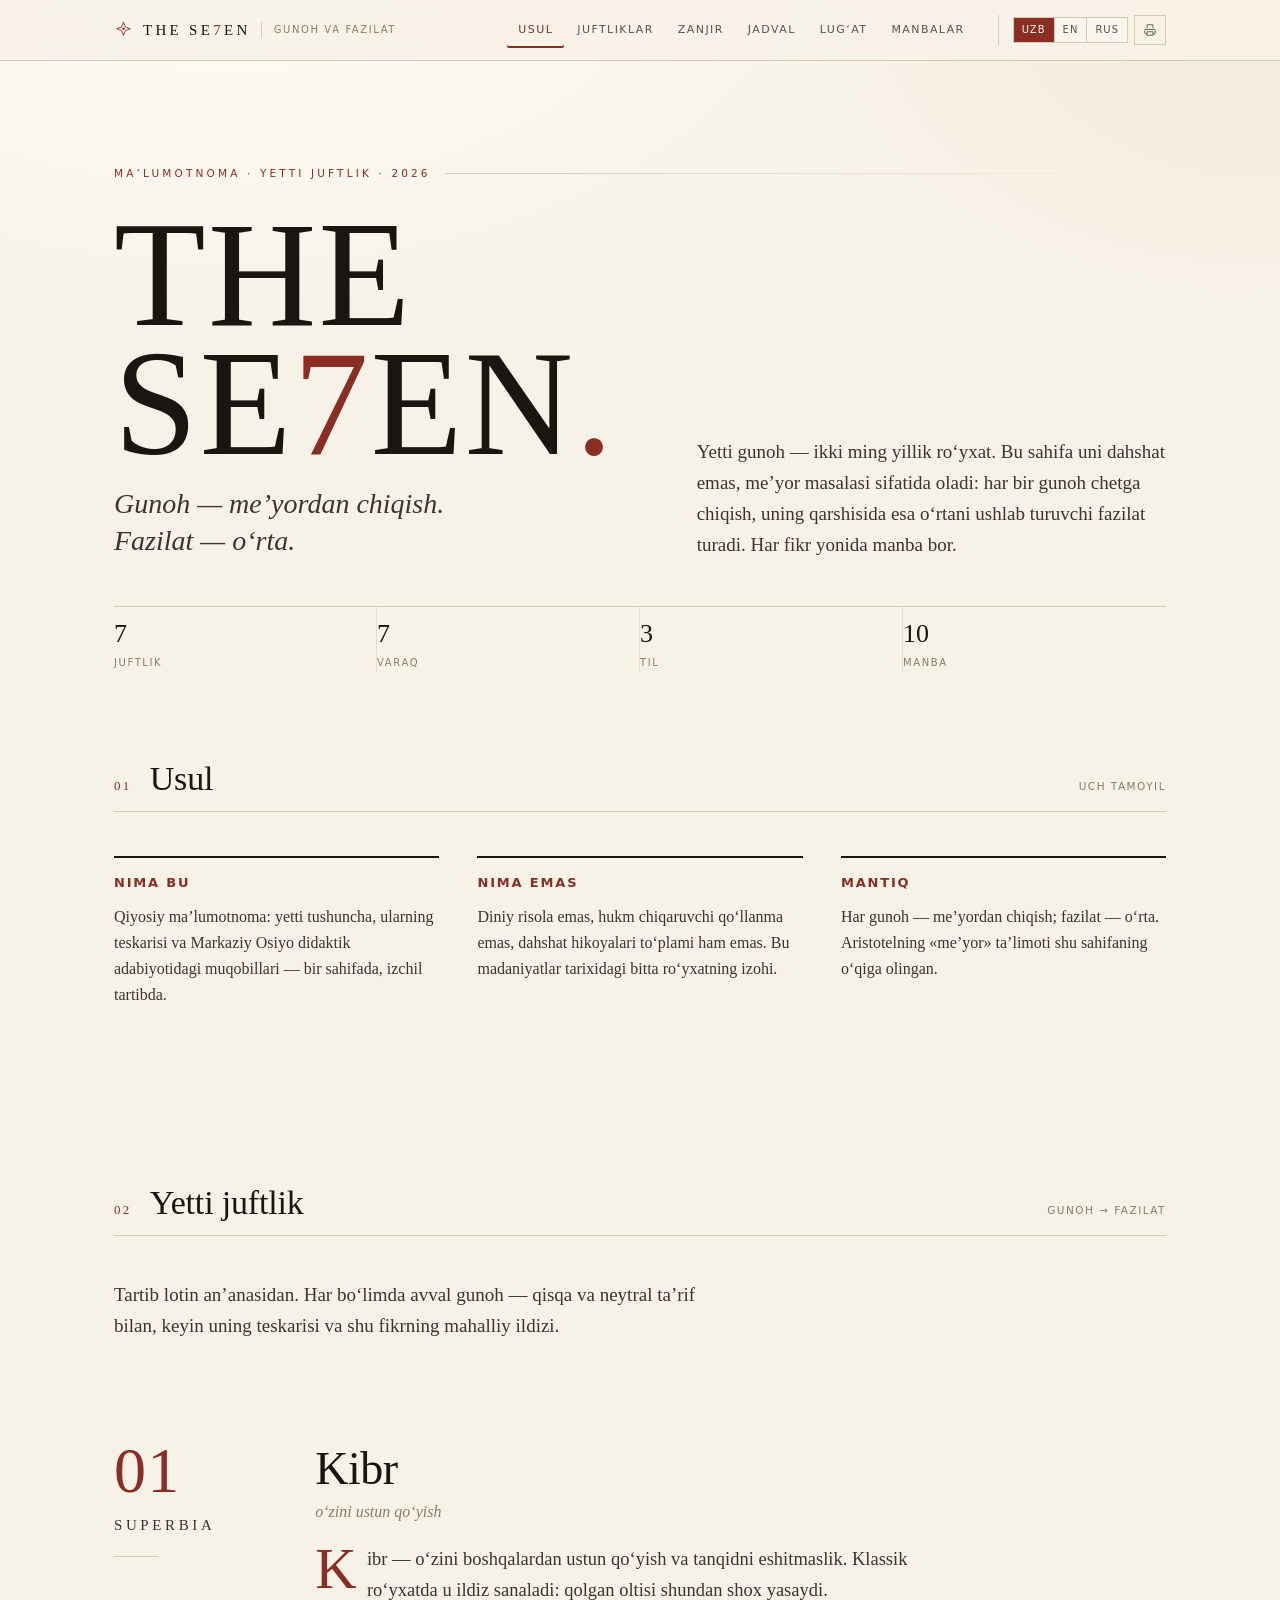
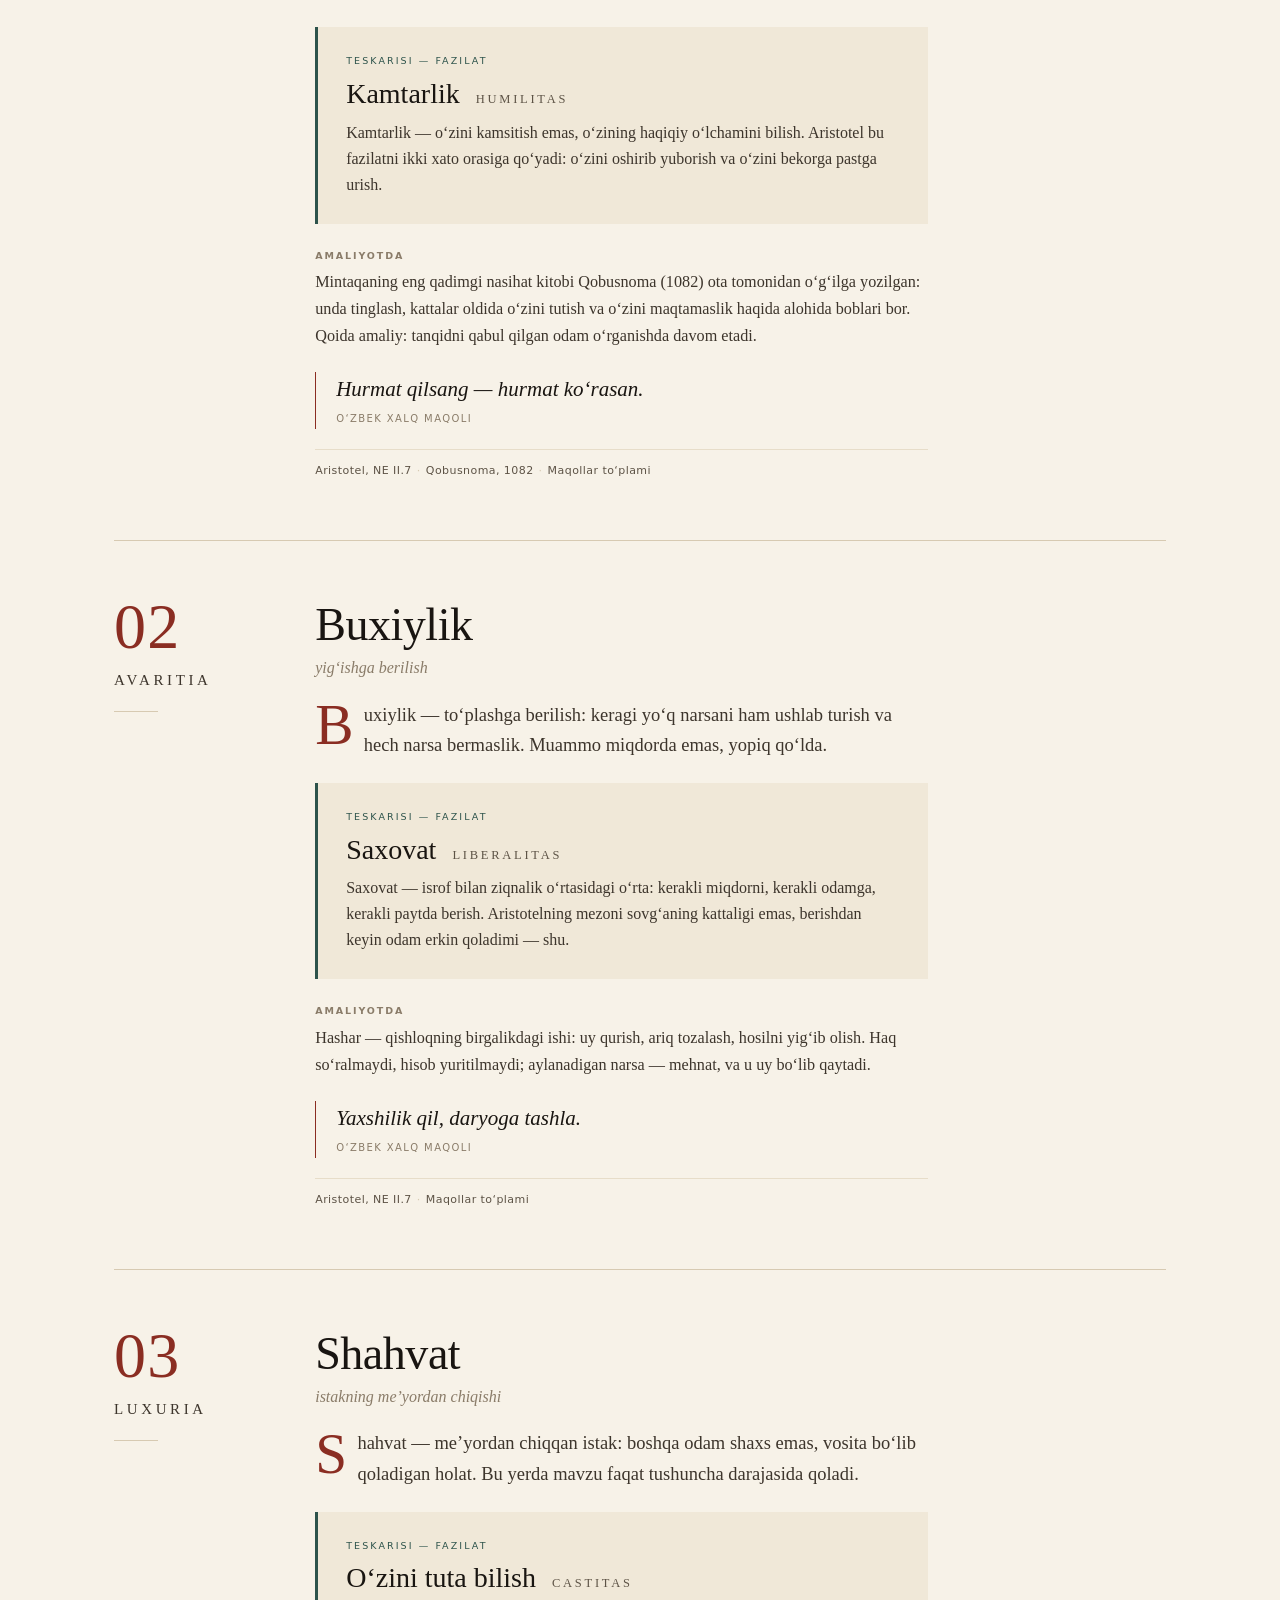
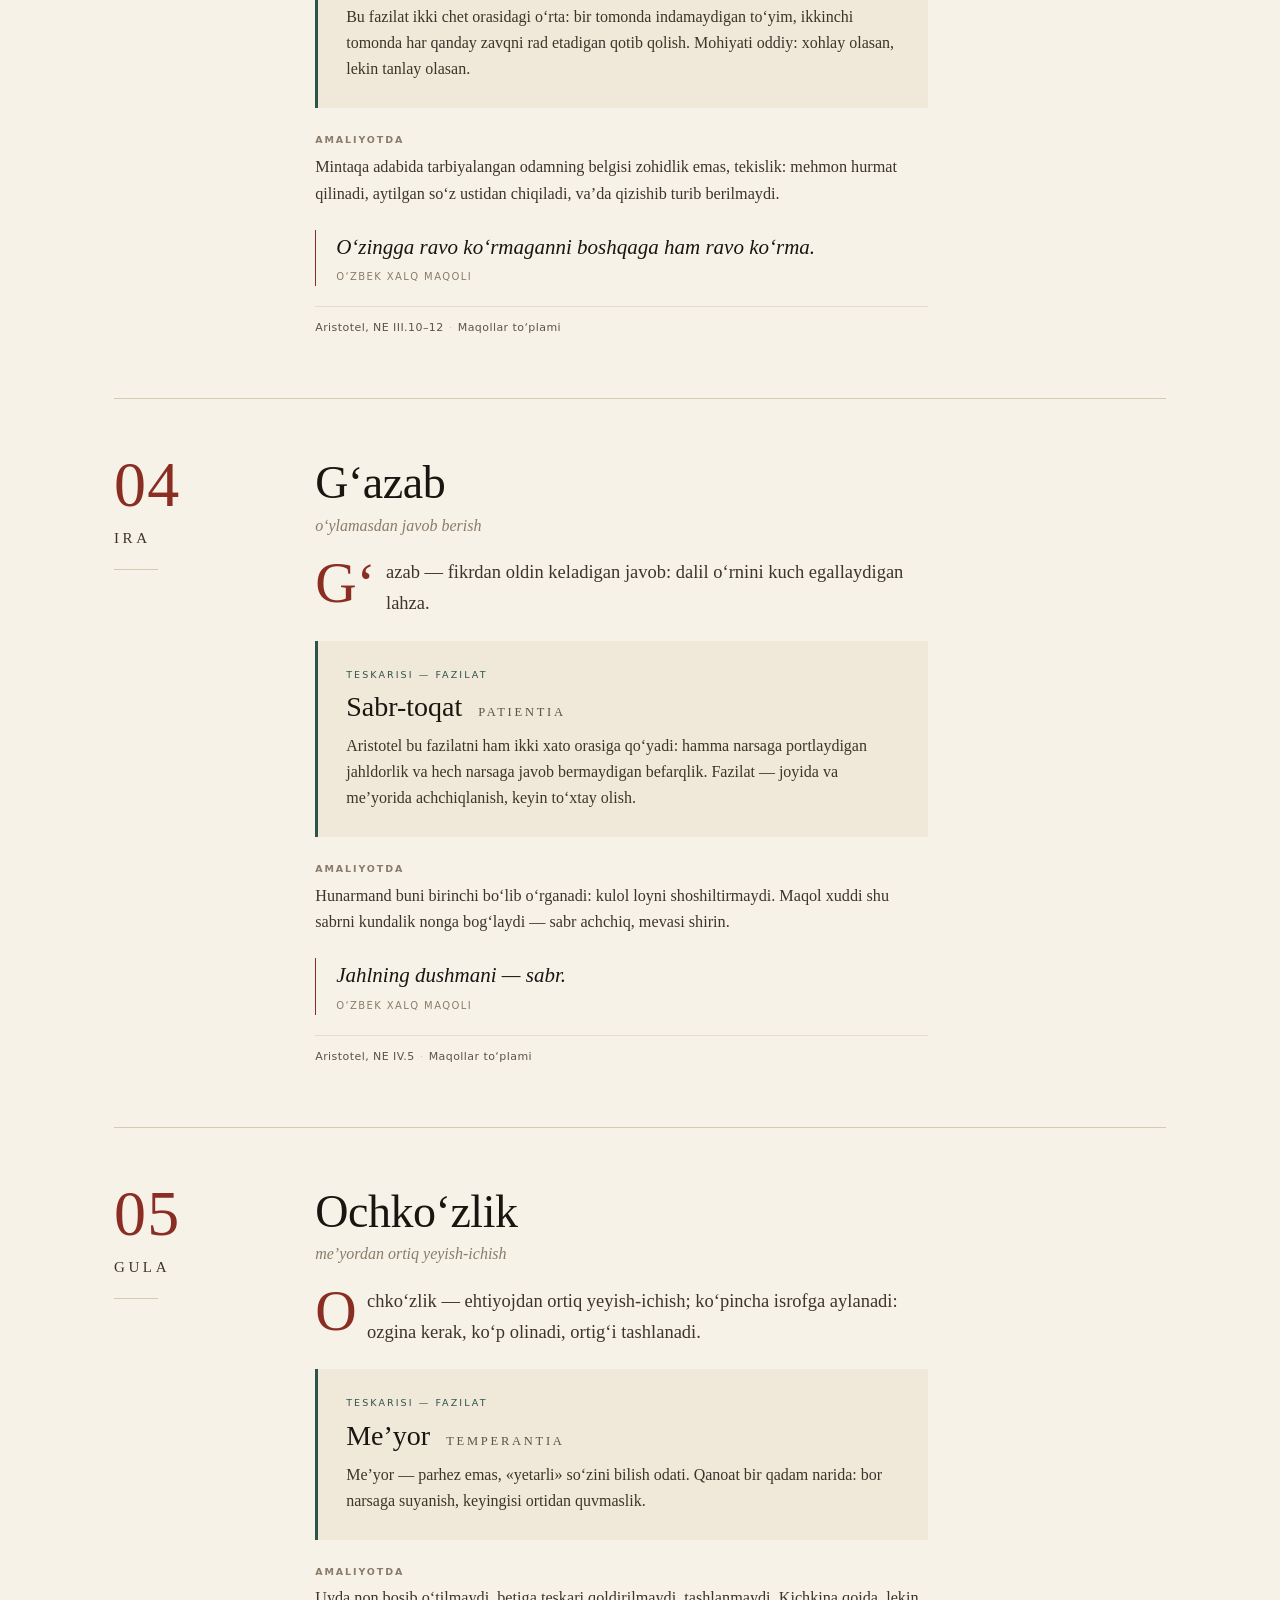
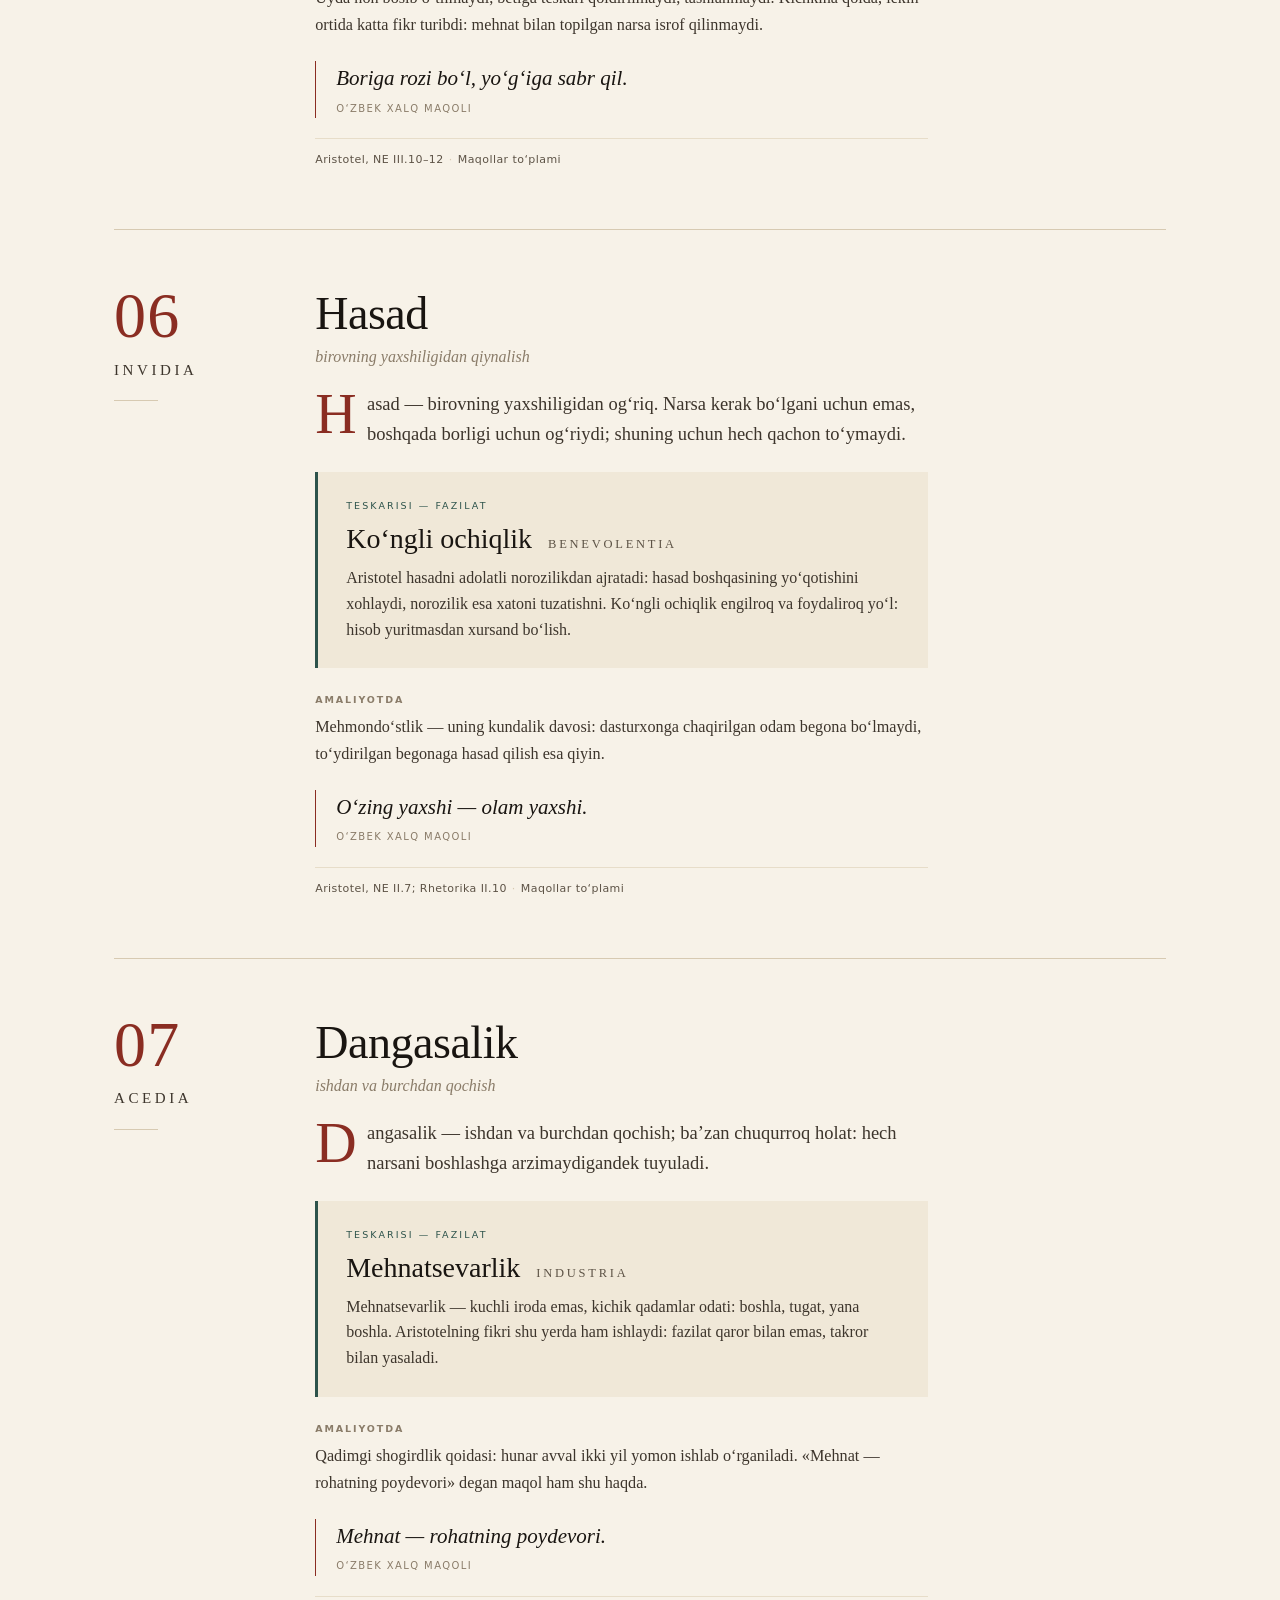
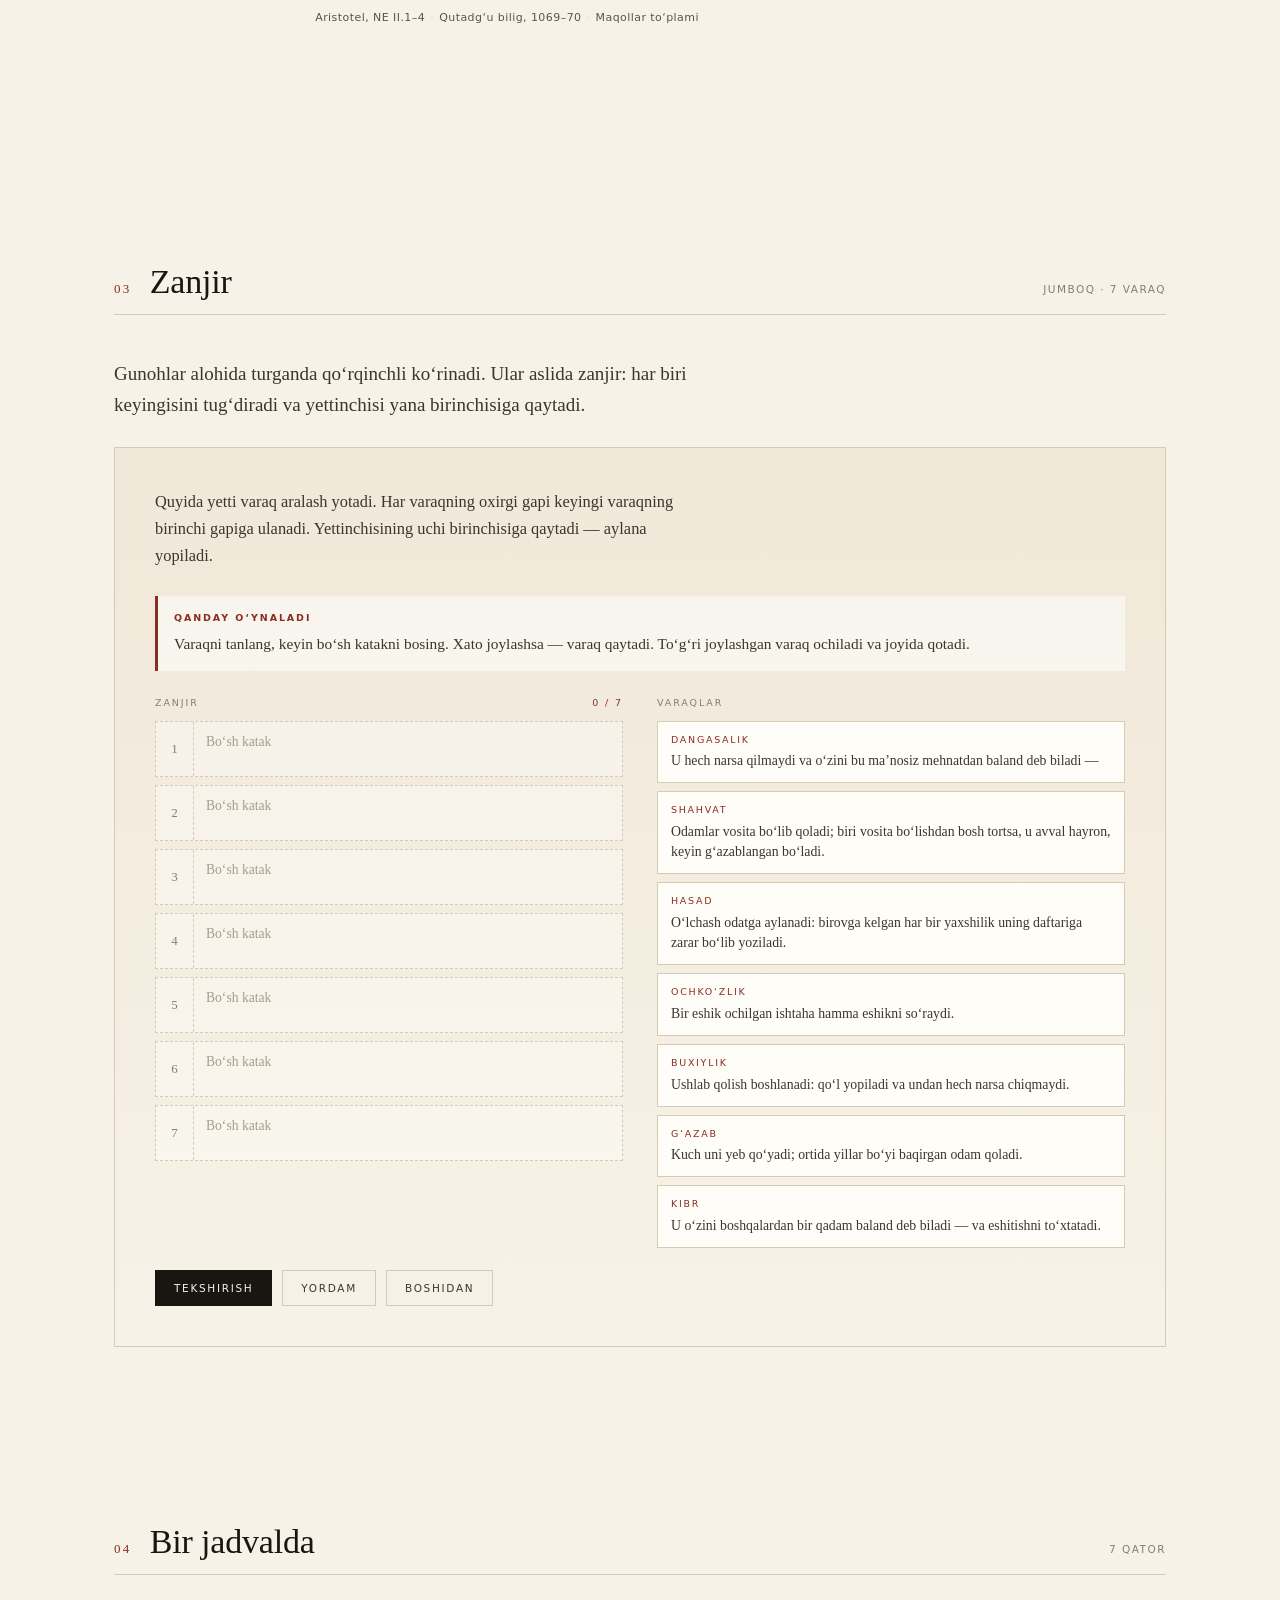
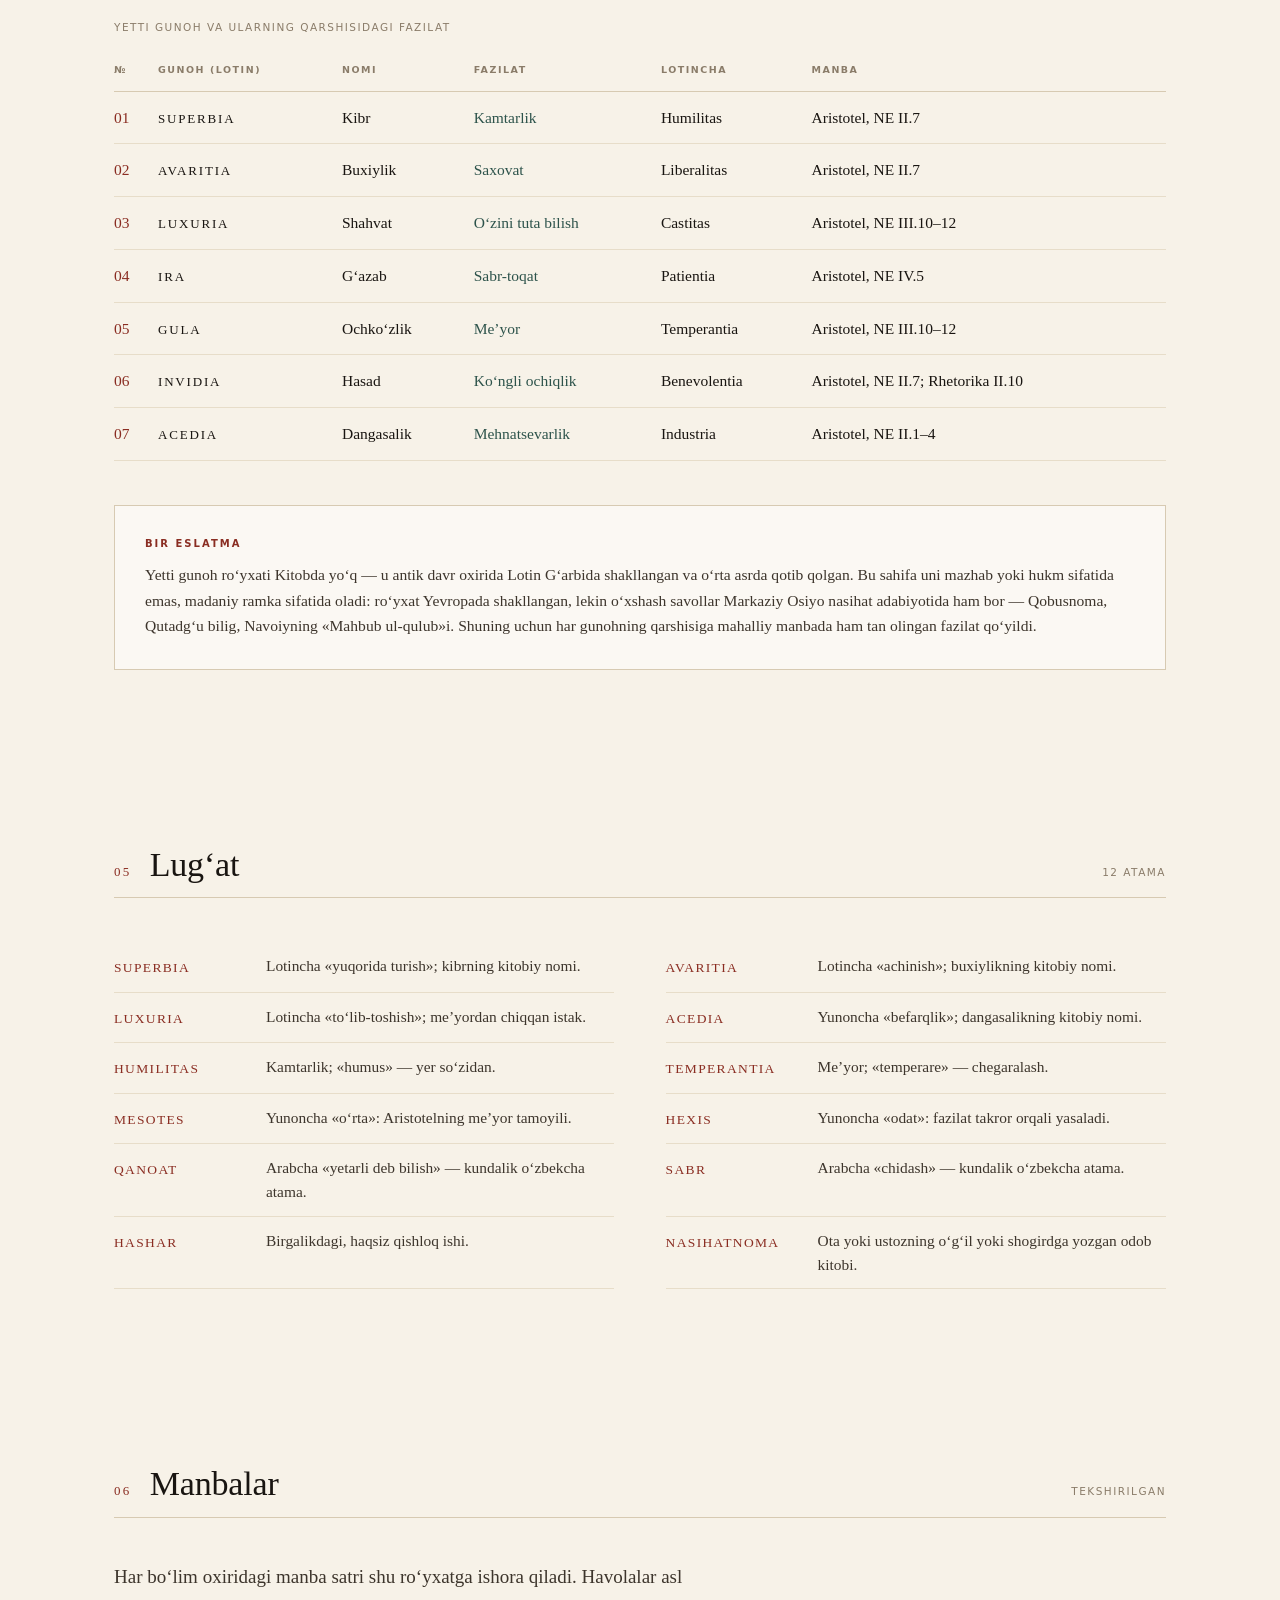
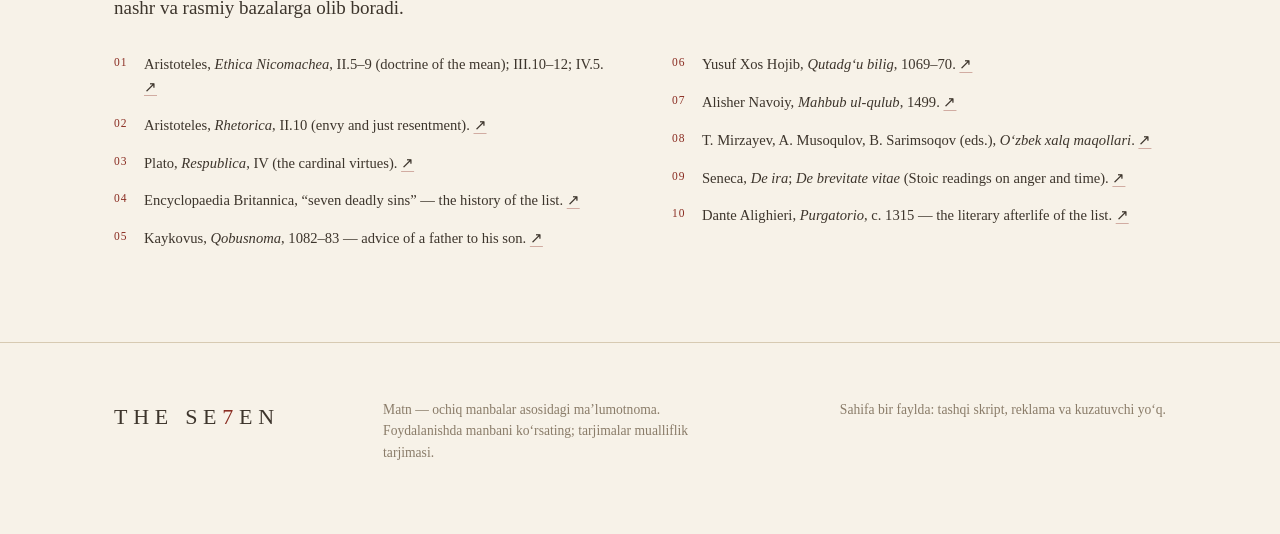
==== _info_template.html @ a53ce7a4 "The Se7en: religion out, brand fixed, Aristotelian mean as the axis, and the Chain puzzle" ====
<!DOCTYPE html>
<html lang="uz">
<head>
<meta charset="utf-8">
<meta name="viewport" content="width=device-width, initial-scale=1, viewport-fit=cover">
<title>The Se7en — gunoh va fazilat</title>
<meta name="description" content="Yetti gunoh va ularning teskarisi — yetti fazilat. Me'yor haqidagi ma'lumotnoma: Aristotel, Qobusnoma, Qutadg'u bilig, xalq maqollari. UZB · EN · RUS.">
<meta name="color-scheme" content="light">
<meta property="og:title" content="The Se7en — gunoh va fazilat">
<meta property="og:description" content="Yetti juftlik, yetti qulf va bitta zanjir. Manbali, neytral ma'lumotnoma.">
<meta property="og:type" content="article">
<style>
@font-face{
  font-family:"Fell";
  src:url([data-uri]*@@FONT@@*/) format("woff2");
  font-weight:400; font-style:normal; font-display:swap;
}
:root{
  --paper:#f7f2e8; --paper-2:#f0e8d8; --paper-3:#e9dfcb;
  --ink:#191511; --ink-2:#3d352c; --ink-3:#5d5346; --muted:#8a7c69;
  --rule:#d7cab2; --rule-2:#e7ddc9;
  --accent:#8a2d22; --green:#2d534b; --gold:#8a6a2d;
  --serif:"Iowan Old Style","Palatino Linotype",Palatino,"Book Antiqua",Georgia,"Times New Roman",serif;
  --sans:ui-sans-serif,system-ui,-apple-system,"Segoe UI",Roboto,"Helvetica Neue",Arial,sans-serif;
  --mono:ui-monospace,SFMono-Regular,Menlo,Consolas,monospace;
  --maxw:1180px; --gutter:clamp(18px,5vw,64px);
}
*{box-sizing:border-box}
html{scroll-behavior:smooth; -webkit-text-size-adjust:100%}
body{
  margin:0; background:var(--paper); color:var(--ink);
  font-family:var(--serif); font-size:17.5px; line-height:1.66;
  font-kerning:normal; font-variant-ligatures:common-ligatures;
  background-image:
    radial-gradient(1200px 700px at 18% -8%, #fffdf7 0%, rgba(255,253,247,0) 60%),
    radial-gradient(900px 600px at 100% 0%, #f3ecdc 0%, rgba(243,236,220,0) 55%);
  background-attachment:fixed;
}
::selection{background:rgba(138,45,34,.14)}
a{color:inherit; text-underline-offset:.22em; text-decoration-thickness:1px; text-decoration-color:rgba(138,45,34,.45)}
a:hover{text-decoration-color:var(--accent)}
:focus-visible{outline:2px solid var(--accent); outline-offset:3px}
.wrap{max-width:var(--maxw); margin:0 auto; padding:0 var(--gutter)}

/* ── header ───────────────────────────────────────────────── */
.top{position:sticky; top:0; z-index:40; background:rgba(247,242,232,.86);
  -webkit-backdrop-filter:saturate(120%) blur(10px); backdrop-filter:saturate(120%) blur(10px);
  border-bottom:1px solid var(--rule)}
.top-in{max-width:var(--maxw); margin:0 auto; padding:0 var(--gutter); height:60px; display:flex; align-items:center; gap:22px}
.brand{display:flex; align-items:center; gap:10px; text-decoration:none; flex:0 0 auto}
.brand svg{display:block; color:var(--accent)}
.brand b{font-family:"Fell",var(--serif); font-weight:400; font-size:15px; letter-spacing:.22em; text-transform:uppercase}
.brand b i{font-style:normal; color:var(--accent)}
.brand span{font-family:var(--sans); font-size:10px; letter-spacing:.16em; text-transform:uppercase; color:var(--muted); border-left:1px solid var(--rule); padding-left:12px}
nav.links{display:flex; gap:2px; margin-left:auto; flex-wrap:nowrap}
nav.links a{font-family:var(--sans); font-size:11px; letter-spacing:.13em; text-transform:uppercase; color:var(--ink-3);
  text-decoration:none; padding:9px 11px; border-radius:2px; white-space:nowrap; transition:color .25s, background .25s}
nav.links a:hover{color:var(--ink); background:rgba(25,21,17,.045)}
nav.links a.on{color:var(--accent); box-shadow:inset 0 -2px 0 var(--accent)}
.tools{display:flex; align-items:center; gap:6px; flex:0 0 auto; padding-left:14px; border-left:1px solid var(--rule)}
.lang{display:flex; border:1px solid var(--rule); background:rgba(255,255,255,.35)}
.lang button{font-family:var(--sans); font-size:10px; letter-spacing:.10em; text-transform:uppercase;
  background:none; border:0; color:var(--ink-3); padding:7px 8px; cursor:pointer; line-height:1}
.lang button+button{border-left:1px solid var(--rule)}
.lang button[aria-pressed="true"]{background:var(--accent); color:#fdf8ee}
.icon{width:32px; height:30px; display:grid; place-items:center; background:none; border:1px solid var(--rule); color:var(--ink-3); cursor:pointer}
.icon:hover{color:var(--accent); border-color:var(--accent)}

/* ── hero ─────────────────────────────────────────────────── */
.hero{padding:clamp(48px,9vw,104px) 0 clamp(30px,5vw,52px); overflow:hidden}
.hero .kicker{font-family:var(--sans); font-size:10.5px; letter-spacing:.30em; text-transform:uppercase; color:var(--accent); display:flex; align-items:center; gap:14px}
.hero .kicker::after{content:""; height:1px; flex:1; background:linear-gradient(90deg,var(--rule),transparent)}
h1.title{font-family:"Fell",var(--serif); font-weight:400; font-size:clamp(52px,12.4vw,150px); line-height:.86; letter-spacing:.015em; margin:clamp(16px,3vw,28px) 0 0}
h1.title .n{color:var(--accent)}
.sub{font-size:clamp(19px,2.6vw,28px); line-height:1.32; font-style:italic; color:var(--ink-2); margin:18px 0 0; max-width:26ch}
.hero-grid{display:grid; grid-template-columns:1.05fr .95fr; gap:clamp(24px,5vw,72px); align-items:end}
.lede{font-size:clamp(16.5px,1.5vw,19px); line-height:1.62; color:var(--ink-2); max-width:56ch; margin:clamp(24px,4vw,38px) 0 0}
.lede strong{font-weight:400; color:var(--ink); box-shadow:inset 0 -.42em 0 rgba(138,45,34,.13)}
.meta{display:grid; grid-template-columns:repeat(4,1fr); border-top:1px solid var(--rule); margin-top:clamp(28px,4vw,46px)}
.meta div{padding:14px 14px 0 0; border-right:1px solid var(--rule-2)}
.meta div:last-child{border-right:0}
.meta b{display:block; font-family:"Fell",var(--serif); font-weight:400; font-size:26px; line-height:1}
.meta span{display:block; font-family:var(--sans); font-size:10px; letter-spacing:.16em; text-transform:uppercase; color:var(--muted); margin-top:8px}

/* ── sections ─────────────────────────────────────────────── */
section{padding:clamp(44px,7vw,88px) 0; scroll-margin-top:76px}
.sec-head{display:flex; align-items:baseline; gap:18px; border-bottom:1px solid var(--rule); padding-bottom:14px; margin-bottom:clamp(26px,4vw,44px)}
.sec-head h2{font-size:clamp(24px,3.2vw,34px); font-weight:400; margin:0; line-height:1.1; letter-spacing:-.005em}
.sec-head .no{font-family:"Fell",var(--serif); font-size:13px; letter-spacing:.18em; color:var(--accent); flex:0 0 auto}
.sec-head .hint{margin-left:auto; font-family:var(--sans); font-size:10.5px; letter-spacing:.14em; text-transform:uppercase; color:var(--muted); text-align:right}
.usul{display:grid; grid-template-columns:repeat(3,1fr); gap:clamp(20px,3vw,40px)}
.usul h3{font-size:13px; font-family:var(--sans); font-weight:600; letter-spacing:.14em; text-transform:uppercase; color:var(--accent); margin:0 0 10px; padding-top:14px; border-top:2px solid var(--ink)}
.usul p{margin:0; font-size:16px; line-height:1.62; color:var(--ink-2)}

/* ── entries ──────────────────────────────────────────────── */
.entry{display:grid; grid-template-columns:150px 1fr; gap:clamp(18px,4vw,54px); padding:clamp(34px,5vw,60px) 0; border-top:1px solid var(--rule)}
.entry:first-child{border-top:0}
.entry .rail{position:sticky; top:86px; align-self:start}
.entry .num{font-family:"Fell",var(--serif); font-size:clamp(44px,6vw,64px); line-height:.8; color:var(--accent); display:block; letter-spacing:.02em}
.entry .lat{font-family:"Fell",var(--serif); font-size:15px; letter-spacing:.24em; text-transform:uppercase; color:var(--ink-2); display:block; margin-top:16px}
.entry .rail .mark{display:block; width:44px; height:1px; background:var(--rule); margin-top:18px}
.entry .body{max-width:70ch}
.entry h3{font-size:clamp(30px,4.4vw,46px); font-weight:400; line-height:1.04; margin:0 0 6px; letter-spacing:-.01em}
.entry .gloss{font-style:italic; color:var(--muted); font-size:16px; margin:0 0 18px}
.entry p.def{font-size:clamp(16.5px,1.6vw,18.5px); line-height:1.66; margin:0 0 22px; color:var(--ink-2)}
.entry p.def::first-letter{font-family:"Fell",var(--serif); font-size:3.1em; line-height:.78; float:left; margin:.06em .18em 0 0; color:var(--accent)}
.virtue{background:var(--paper-2); border-left:3px solid var(--green); padding:clamp(18px,2.6vw,26px) clamp(18px,2.6vw,28px); margin:0 0 24px}
.virtue .lbl{font-family:var(--sans); font-size:9.5px; letter-spacing:.22em; text-transform:uppercase; color:var(--green); display:block; margin-bottom:10px}
.virtue .names{display:flex; flex-wrap:wrap; align-items:baseline; gap:10px 16px; margin-bottom:10px}
.virtue .vname{font-size:clamp(22px,2.8vw,28px); line-height:1.1}
.virtue .vlat{font-family:"Fell",var(--serif); font-size:12.5px; letter-spacing:.22em; text-transform:uppercase; color:var(--ink-3)}
.virtue p{margin:0; font-size:16px; line-height:1.62; color:var(--ink-2)}
.entry .practice{margin:0 0 22px; font-size:16.2px; line-height:1.66; color:var(--ink-2)}
.entry .practice b{font-family:var(--sans); font-size:9.5px; letter-spacing:.2em; text-transform:uppercase; color:var(--muted); display:block; margin-bottom:6px; font-weight:600}
blockquote{margin:0 0 20px; padding:2px 0 2px 20px; border-left:1px solid var(--accent); font-size:clamp(18px,2.1vw,21px); font-style:italic; line-height:1.45}
blockquote cite{display:block; font-style:normal; font-family:var(--sans); font-size:10px; letter-spacing:.14em; text-transform:uppercase; color:var(--muted); margin-top:8px}
.refs{font-family:var(--sans); font-size:11px; letter-spacing:.04em; color:var(--ink-3); border-top:1px solid var(--rule-2); padding-top:12px; display:flex; flex-wrap:wrap; gap:6px 14px}
.refs span{position:relative}
.refs span+span::before{content:"·"; position:absolute; left:-9px; color:var(--rule)}

/* ── puzzle ───────────────────────────────────────────────── */
.puzzle{background:linear-gradient(180deg,var(--paper-2),var(--paper)); border:1px solid var(--rule); padding:clamp(20px,3.4vw,40px)}
.pz-intro{max-width:66ch; margin:0 0 clamp(18px,3vw,26px); color:var(--ink-2); font-size:16.4px}
.pz-rule{margin:0 0 24px; padding:14px 16px; border-left:3px solid var(--accent); background:rgba(255,255,255,.55); font-size:15.4px; color:var(--ink-2)}
.pz-rule b{font-family:var(--sans); font-size:9.5px; letter-spacing:.2em; text-transform:uppercase; color:var(--accent); display:block; margin-bottom:6px; font-weight:600}
.pz-board{display:grid; grid-template-columns:1fr 1fr; gap:clamp(16px,3vw,34px); align-items:start}
.pz-col-t{font-family:var(--sans); font-size:9.5px; letter-spacing:.2em; text-transform:uppercase; color:var(--muted); margin:0 0 10px; display:flex; justify-content:space-between; align-items:center}
.pz-col-t em{font-style:normal; color:var(--accent)}
.slots{list-style:none; margin:0; padding:0; display:flex; flex-direction:column; gap:8px}
.slot{display:flex; align-items:stretch; min-height:56px; border:1px dashed var(--rule); background:rgba(255,255,255,.35); transition:border-color .25s, background .25s}
.slot .idx{width:38px; display:grid; place-items:center; font-family:"Fell",var(--serif); font-size:13px; color:var(--muted); border-right:1px dashed var(--rule)}
.slot .fill{flex:1; padding:10px 12px; display:flex; gap:10px; align-items:baseline; cursor:pointer}
.slot .fill .nm{font-family:var(--sans); font-size:10px; letter-spacing:.16em; text-transform:uppercase; color:var(--accent); flex:0 0 auto}
.slot .fill .tx{font-size:13.6px; line-height:1.42; color:var(--ink-2)}
.slot.filled{border-style:solid; border-color:var(--ink-3); background:#fffdf7}
.slot.locked{border-color:var(--green); background:rgba(45,83,75,.07)}
.slot.locked .idx{color:var(--green); border-right-color:rgba(45,83,75,.3)}
.slot.locked .fill{cursor:default}
.slot.wrong{animation:shake .4s ease}
@keyframes shake{0%,100%{transform:translateX(0)}25%{transform:translateX(-5px)}75%{transform:translateX(5px)}}
.deck{list-style:none; margin:0; padding:0; display:flex; flex-direction:column; gap:8px}
.card{position:relative; text-align:left; width:100%; border:1px solid var(--rule); background:#fffdf7; padding:11px 13px; cursor:pointer;
  font-family:var(--serif); color:var(--ink-2); font-size:13.8px; line-height:1.45; transition:transform .2s, box-shadow .2s, border-color .2s; display:block}
.card:hover{border-color:var(--accent); box-shadow:0 6px 18px -12px rgba(0,0,0,.5)}
.card .nm{display:block; font-family:var(--sans); font-size:9.5px; letter-spacing:.18em; text-transform:uppercase; color:var(--accent); margin-bottom:5px}
.card .hook{color:var(--gold); font-style:italic}
.card.sel{border-color:var(--accent); box-shadow:inset 0 0 0 1px var(--accent)}
.pz-putbar{display:none}
@media (max-width:1000px){
  /* a card should be reachable before the empty slots: deck first */
  .pz-board > div:first-child{order:2}
  .pz-board > div:last-child{order:1}
  .pz-putbar{
    position:fixed; left:0; right:0; bottom:0; z-index:60; align-items:center; gap:8px;
    padding:10px 14px calc(10px + env(safe-area-inset-bottom, 0px));
    background:rgba(247,242,232,.985); border-top:1px solid var(--rule);
    box-shadow:0 -14px 34px -24px rgba(0,0,0,.55);
  }
  .pz-putbar.show{display:flex}
  .pz-putbar .t{font-family:var(--sans); font-size:9.5px; letter-spacing:.14em; text-transform:uppercase; color:var(--muted); margin-right:2px}
  .pz-putbar button{
    flex:1 1 0; min-width:0; height:40px; border:1px solid var(--ink-3); background:#fffdf7;
    font-family:"Fell",var(--serif); font-size:15px; color:var(--ink); cursor:pointer;
  }
  .pz-putbar button[disabled]{opacity:.25; pointer-events:none}
  body.pz-choosing{padding-bottom:78px}
  .slot{min-height:46px}
}
.pz-actions{display:flex; flex-wrap:wrap; gap:10px; align-items:center; margin-top:22px}
.btn{font-family:var(--sans); font-size:10.5px; letter-spacing:.16em; text-transform:uppercase; padding:11px 18px; cursor:pointer;
  border:1px solid var(--ink); background:var(--ink); color:var(--paper); transition:.25s}
.btn:hover{background:var(--accent); border-color:var(--accent)}
.btn.ghost{background:none; color:var(--ink-2); border-color:var(--rule)}
.btn.ghost:hover{color:var(--accent); border-color:var(--accent); background:none}
.btn[disabled]{opacity:.3; cursor:not-allowed; pointer-events:none}
.pz-status{font-family:var(--sans); font-size:11px; letter-spacing:.1em; color:var(--muted); margin-left:auto}
.pz-done{margin-top:26px; padding-top:24px; border-top:1px solid var(--rule); display:none}
.pz-done.show{display:block; animation:fade .8s ease}
@keyframes fade{from{opacity:0; transform:translateY(8px)}to{opacity:1; transform:none}}
.pz-done h4{margin:0 0 14px; font-size:clamp(20px,2.6vw,26px); font-weight:400}
.pz-pairs{list-style:none; margin:0 0 18px; padding:0; display:grid; grid-template-columns:repeat(auto-fit,minmax(240px,1fr)); gap:6px 24px}
.pz-pairs li{font-size:14.6px; color:var(--ink-2); display:flex; gap:8px; align-items:baseline; padding:6px 0; border-bottom:1px solid var(--rule-2)}
.pz-pairs li b{font-weight:400; color:var(--ink)}
.pz-pairs li i{font-style:normal; color:var(--green)}
.pz-pairs li s{color:var(--muted); font-size:13px; text-decoration:none; margin-left:auto; font-family:var(--sans); letter-spacing:.04em}
.pz-close{font-size:17px; font-style:italic; color:var(--ink); margin:0}
.pz-seal{display:flex; justify-content:center; margin:6px 0 18px}
.pz-seal svg{width:132px; height:132px; overflow:visible}
.pz-seal .ray{opacity:.13; transition:opacity .5s ease}
.pz-seal .ray.on{transition:opacity .5s ease}
.pz-seal .ray.on{opacity:1}

/* ── table ────────────────────────────────────────────────── */
.tbl-wrap{overflow-x:auto; -webkit-overflow-scrolling:touch}
table{border-collapse:collapse; width:100%; min-width:660px; font-size:15.5px}
caption{text-align:left; font-family:var(--sans); font-size:10.5px; letter-spacing:.14em; text-transform:uppercase; color:var(--muted); padding-bottom:12px}
th,td{text-align:left; padding:13px 14px 13px 0; border-bottom:1px solid var(--rule-2); vertical-align:baseline}
th{font-family:var(--sans); font-size:9.5px; letter-spacing:.16em; text-transform:uppercase; color:var(--muted); font-weight:600; border-bottom:1px solid var(--rule)}
td.n{font-family:"Fell",var(--serif); color:var(--accent); width:44px}
td.lat{font-family:"Fell",var(--serif); letter-spacing:.14em; text-transform:uppercase; font-size:13px}
td.v{color:var(--green)}
tr:hover td{background:rgba(255,255,255,.4)}
.note{margin-top:clamp(28px,4vw,44px); padding:clamp(20px,3vw,30px); background:rgba(255,255,255,.45); border:1px solid var(--rule)}
.note h4{font-family:var(--sans); font-size:10px; letter-spacing:.2em; text-transform:uppercase; color:var(--accent); margin:0 0 10px; font-weight:600}
.note p{margin:0; font-size:15.6px; line-height:1.64; color:var(--ink-2)}

/* ── glossary ─────────────────────────────────────────────── */
dl.gloss{display:grid; grid-template-columns:repeat(2,minmax(0,1fr)); gap:0 clamp(24px,4vw,56px); margin:0}
dl.gloss div{display:grid; grid-template-columns:136px 1fr; gap:16px; padding:12px 0; border-bottom:1px solid var(--rule-2)}
dl.gloss dt{font-family:var(--serif); font-size:13.5px; letter-spacing:.1em; text-transform:uppercase; color:var(--accent); padding-top:3px}
dl.gloss dd{margin:0; font-size:15.4px; line-height:1.55; color:var(--ink-2)}

/* ── sources ──────────────────────────────────────────────── */
ol.src{margin:0; padding:0; list-style:none; counter-reset:s; columns:2; column-gap:clamp(28px,5vw,64px); font-size:14.6px; line-height:1.56; color:var(--ink-2)}
ol.src li{counter-increment:s; break-inside:avoid; margin:0 0 15px; padding-left:30px; position:relative}
ol.src li::before{content:counter(s,decimal-leading-zero); position:absolute; left:0; top:1px; font-family:"Fell",var(--serif); font-size:11.5px; letter-spacing:.08em; color:var(--accent)}
ol.src li i{font-style:italic}
ol.src a{text-decoration-color:rgba(138,45,34,.35)}

footer{border-top:1px solid var(--rule); padding:clamp(30px,5vw,56px) 0 clamp(40px,6vw,70px)}
.foot{display:flex; flex-wrap:wrap; gap:18px 40px; align-items:flex-start; justify-content:space-between}
.foot p{margin:0; font-size:13.6px; line-height:1.6; color:var(--muted); max-width:52ch}
.foot .fmark{font-family:"Fell",var(--serif); font-size:22px; letter-spacing:.26em; text-transform:uppercase; color:var(--ink-2)}
.foot .fmark i{font-style:normal; color:var(--accent)}

[data-rv]{opacity:0; transform:translateY(14px); transition:opacity .7s ease, transform .7s cubic-bezier(.2,.8,.2,1)}
[data-rv].in{opacity:1; transform:none}

/* ── responsive ───────────────────────────────────────────── */
@media (max-width:1000px){
  .hero-grid{grid-template-columns:1fr; align-items:start}
  .sub{max-width:34ch}
  .usul{grid-template-columns:1fr; gap:26px}
  ol.src{columns:1}
  .pz-board{grid-template-columns:1fr}
}
@media (max-width:820px){
  body{font-size:16.5px}
  .top{background:rgba(247,242,232,.975)}
  .top-in{height:auto; flex-wrap:wrap; padding-top:8px; padding-bottom:0; row-gap:0}
  nav.links{order:3; margin:0; width:calc(100% + var(--gutter)*2); margin-left:calc(var(--gutter)*-1);
    overflow-x:auto; -webkit-overflow-scrolling:touch; scrollbar-width:none; border-top:1px solid var(--rule-2); padding-left:var(--gutter)}
  nav.links::-webkit-scrollbar{display:none}
  nav.links a{padding:9px 7px 10px; font-size:9.5px; letter-spacing:.07em; border-radius:0}
  .tools{margin-left:auto; padding-left:10px}
  section{scroll-margin-top:104px}
  .brand span{display:none}
  .entry{grid-template-columns:1fr; gap:14px}
  .entry .rail{position:static; display:flex; align-items:center; gap:14px; flex-wrap:wrap}
  .entry .num{font-size:38px}
  .entry .lat{margin-top:0}
  .entry .rail .mark{display:none}
  dl.gloss{grid-template-columns:1fr}
  .meta{grid-template-columns:repeat(2,1fr)}
  .meta div{padding:12px 12px 12px 0; border-bottom:1px solid var(--rule-2)}
  .meta div:nth-child(2n){border-right:0}
  .meta div:nth-child(n+3){border-bottom:0}
  .card{font-size:14.2px; padding:12px 13px}
  .slot .fill .tx{font-size:13.4px}
}
@media (max-width:720px){
  .entry p.def::first-letter{font-size:1em; float:none; margin:0; color:inherit; line-height:inherit}
}
@media (max-width:520px){
  :root{--gutter:18px}
  .top-in{height:auto; min-height:52px; gap:10px; padding-top:8px}
  .brand b{font-size:13px; letter-spacing:.18em}
  .lang button{padding:8px 7px; font-size:9.5px}
  .icon{width:30px; height:30px}
  h1.title{font-size:clamp(44px,16vw,88px)}
  .sub{font-size:18px}
  .sec-head .hint{display:none}
  blockquote{font-size:17.5px}
  dl.gloss div{grid-template-columns:112px 1fr; gap:12px}
  .pz-status{margin-left:0; width:100%}
  .pz-actions .btn{flex:1 1 auto; text-align:center}
}
@media (prefers-reduced-motion:reduce){
  html{scroll-behavior:auto}
  *{transition:none !important; animation:none !important}
  [data-rv]{opacity:1; transform:none}
}
@media print{
  .top,.icon,.lang,.puzzle{display:none}
  body{background:#fff; font-size:11pt}
  section{padding:16pt 0; break-inside:avoid}
  .entry{break-inside:avoid; border-top:1px solid #ccc}
  a{text-decoration:none}
  .virtue{background:#f4f0e6}
}
</style>
</head>
<body>

<header class="top">
  <div class="top-in">
    <a class="brand" href="#top" aria-label="The Se7en">
      <svg width="19" height="19" viewBox="0 0 24 24" fill="none" stroke="currentColor" stroke-width="1.1" aria-hidden="true">
        <path d="M12 2.6l2.3 6.2 6.2 2.3-6.2 2.3L12 19.6l-2.3-6.2L3.5 11l6.2-2.3z"/>
        <circle cx="12" cy="11" r="1.5" fill="currentColor" stroke="none"/>
      </svg>
      <b>The Se<i>7</i>en</b>
      <span data-i18n="brand.sub">gunoh va fazilat</span>
    </a>
    <nav class="links" aria-label="Sections">
      <a href="#usul" data-nav="usul" data-i18n="nav.usul">Usul</a>
      <a href="#juftlik" data-nav="juftlik" data-i18n="nav.juftlik">Juftliklar</a>
      <a href="#zanjir" data-nav="zanjir" data-i18n="nav.zanjir">Zanjir</a>
      <a href="#jadval" data-nav="jadval" data-i18n="nav.jadval">Jadval</a>
      <a href="#lugat" data-nav="lugat" data-i18n="nav.lugat">Lug‘at</a>
      <a href="#manbalar" data-nav="manbalar" data-i18n="nav.manbalar">Manbalar</a>
    </nav>
    <div class="tools">
      <div class="lang" role="group" aria-label="Language">
        <button type="button" data-lang="uz" aria-pressed="true">UZB</button>
        <button type="button" data-lang="en" aria-pressed="false">EN</button>
        <button type="button" data-lang="ru" aria-pressed="false">RUS</button>
      </div>
      <button class="icon" type="button" id="printBtn" data-i18n-title="ui.print" title="Chop etish / PDF" aria-label="Print">
        <svg width="14" height="14" viewBox="0 0 24 24" fill="none" stroke="currentColor" stroke-width="1.5" aria-hidden="true"><path d="M7 9V3h10v6M7 19H5a2 2 0 0 1-2-2v-4a2 2 0 0 1 2-2h14a2 2 0 0 1 2 2v4a2 2 0 0 1-2 2h-2M7 15h10v6H7z"/></svg>
      </button>
    </div>
  </div>
</header>

<main id="top">

  <section class="hero" style="padding-bottom:0">
    <div class="wrap">
      <div class="kicker"><span data-i18n="hero.kicker">Ma’lumotnoma · yetti juftlik · 2026</span></div>
      <div class="hero-grid">
        <div>
          <h1 class="title">THE SE<span class="n">7</span>EN<span class="n">.</span></h1>
          <p class="sub" data-i18n="hero.sub">Gunoh — me’yordan chiqish. Fazilat — o‘rta.</p>
        </div>
        <div>
          <p class="lede" data-i18n="hero.lede">Yetti gunoh — ikki ming yillik ro‘yxat. Bu sahifa uni dahshat emas, <strong>me’yor</strong> masalasi sifatida oladi: har bir gunoh chetga chiqish, uning qarshisida esa o‘rtani ushlab turuvchi fazilat turadi. Har fikr yonida manba bor.</p>
        </div>
      </div>
      <div class="meta" id="metaRow"></div>
    </div>
  </section>

  <section id="usul">
    <div class="wrap">
      <div class="sec-head"><span class="no">01</span><h2 data-i18n="usul.title">Usul</h2><span class="hint" data-i18n="usul.hint">uch tamoyil</span></div>
      <div class="usul">
        <div data-rv><h3 data-i18n="usul.a.h">Nima bu</h3><p data-i18n="usul.a.t">Qiyosiy ma’lumotnoma: yetti tushuncha, ularning teskarisi va Markaziy Osiyo didaktik adabiyotidagi muqobillari — bir sahifada, izchil tartibda.</p></div>
        <div data-rv><h3 data-i18n="usul.b.h">Nima emas</h3><p data-i18n="usul.b.t">Diniy risola emas, hukm chiqaruvchi qo‘llanma emas, dahshat hikoyalari to‘plami ham emas. Bu madaniyatlar tarixidagi bitta ro‘yxatning izohi.</p></div>
        <div data-rv><h3 data-i18n="usul.c.h">Mantiq</h3><p data-i18n="usul.c.t">Har gunoh — me’yordan chiqish; fazilat — o‘rta. Aristotelning «me’yor» ta’limoti shu sahifaning o‘qiga olingan.</p></div>
      </div>
    </div>
  </section>

  <section id="juftlik">
    <div class="wrap">
      <div class="sec-head"><span class="no">02</span><h2 data-i18n="juftlik.title">Yetti juftlik</h2><span class="hint" data-i18n="juftlik.hint">gunoh → fazilat</span></div>
      <p class="lede" style="margin:0 0 clamp(24px,4vw,44px); max-width:64ch" data-i18n="juftlik.intro">Tartib lotin an’anasidan. Har bo‘limda avval gunoh — qisqa va neytral ta’rif bilan, keyin uning teskarisi va shu fikrning mahalliy ildizi.</p>
      <div id="entries"></div>
    </div>
  </section>

  <section id="zanjir">
    <div class="wrap">
      <div class="sec-head"><span class="no">03</span><h2 data-i18n="zanjir.title">Zanjir</h2><span class="hint" data-i18n="zanjir.hint">jumboq · 7 varaq</span></div>
      <p class="lede" style="margin:0 0 clamp(18px,3vw,26px); max-width:64ch" data-i18n="zanjir.lead">Gunohlar alohida turganda qo‘rqinchli ko‘rinadi. Ular aslida zanjir: har biri keyingisini tug‘diradi va yettinchisi yana birinchisiga qaytadi.</p>
      <div class="puzzle" id="pz">
        <p class="pz-intro" data-i18n="zanjir.intro">Quyida yetti varaq aralash yotadi. Har varaqning oxirgi gapi keyingi varaqning birinchi gapiga ulanadi. Yettinchisining uchi birinchisiga qaytadi — aylana yopiladi.</p>
        <div class="pz-rule"><b data-i18n="zanjir.howh">Qanday o‘ynaladi</b><span data-i18n="zanjir.how">Varaqni tanlang, keyin bo‘sh katakni bosing. Xato joylashsa — varaq qaytadi. To‘g‘ri joylashgan varaq ochiladi va joyida qotadi.</span></div>
        <div class="pz-board">
          <div>
            <p class="pz-col-t"><span data-i18n="zanjir.slots">Zanjir</span><em id="pzCount">0 / 7</em></p>
            <ol class="slots" id="pzSlots"></ol>
          </div>
          <div>
            <p class="pz-col-t"><span data-i18n="zanjir.deck">Varaqlar</span></p>
            <ul class="deck" id="pzDeck"></ul>
          </div>
        </div>
        <div class="pz-actions">
          <button class="btn" id="pzCheck" data-i18n="zanjir.check">Tekshirish</button>
          <button class="btn ghost" id="pzHint" data-i18n="zanjir.hintBtn">Yordam</button>
          <button class="btn ghost" id="pzReset" data-i18n="zanjir.reset">Boshidan</button>
          <span class="pz-status" id="pzStatus" aria-live="polite"></span>
        </div>
        <div class="pz-done" id="pzDone">
          <div class="pz-seal" aria-hidden="true">
            <svg viewBox="0 0 100 100" fill="none" stroke="#2d534b" stroke-width="1.1" id="pzSeal"></svg>
          </div>
          <h4 data-i18n="zanjir.doneT">Zanjir yopildi</h4>
          <ul class="pz-pairs" id="pzPairs"></ul>
          <p class="pz-close" data-i18n="zanjir.doneC">Zanjirni uzish uchun yettitasini ham kesish shart emas — bitta halqani uzish yetarli.</p>
        </div>
      </div>
      <div class="pz-putbar" id="pzPut"><span class="t" data-i18n="zanjir.which">Qaysi katak?</span></div>
    </div>
  </section>

  <section id="jadval">
    <div class="wrap">
      <div class="sec-head"><span class="no">04</span><h2 data-i18n="jadval.title">Bir jadvalda</h2><span class="hint" data-i18n="jadval.hint">7 qator</span></div>
      <div class="tbl-wrap">
        <table id="tbl">
          <caption data-i18n="jadval.cap">Yetti gunoh va ularning qarshisidagi fazilat</caption>
          <thead><tr id="tblHead"></tr></thead>
          <tbody id="tblBody"></tbody>
        </table>
      </div>
      <div class="note"><h4 data-i18n="note.h">Bir eslatma</h4><p data-i18n="note.t"></p></div>
    </div>
  </section>

  <section id="lugat">
    <div class="wrap">
      <div class="sec-head"><span class="no">05</span><h2 data-i18n="lugat.title">Lug‘at</h2><span class="hint" data-i18n="lugat.hint">12 atama</span></div>
      <dl class="gloss" id="gloss"></dl>
    </div>
  </section>

  <section id="manbalar">
    <div class="wrap">
      <div class="sec-head"><span class="no">06</span><h2 data-i18n="manbalar.title">Manbalar</h2><span class="hint" data-i18n="manbalar.hint">tekshirilgan</span></div>
      <p class="lede" style="margin:0 0 clamp(20px,3vw,30px); max-width:60ch" data-i18n="manbalar.intro">Har bo‘lim oxiridagi manba satri shu ro‘yxatga ishora qiladi. Havolalar asl nashr va rasmiy bazalarga olib boradi.</p>
      <ol class="src" id="src"></ol>
    </div>
  </section>
</main>

<footer>
  <div class="wrap foot">
    <div class="fmark">The Se<i>7</i>en</div>
    <p data-i18n="foot.a">Matn — ochiq manbalar asosidagi ma’lumotnoma. Foydalanishda manbani ko‘rsating; tarjimalar mualliflik tarjimasi.</p>
    <p data-i18n="foot.b">Sahifa bir faylda: tashqi skript, reklama va kuzatuvchi yo‘q.</p>
  </div>
</footer>

<script>
/* ═══════════════════════════════════════════════════════════
   THE SE7EN — one file, three languages, no external requests.
   Registered, non-judgemental, sourced. Every claim carries a link.
   ═══════════════════════════════════════════════════════════ */
const DATA = {

uz: {
  "brand.sub":"gunoh va fazilat",
  nav:{usul:"Usul", juftlik:"Juftliklar", zanjir:"Zanjir", jadval:"Jadval", lugat:"Lug‘at", manbalar:"Manbalar"},
  ui:{print:"Chop etish / PDF"},
  hero:{kicker:"Ma’lumotnoma · yetti juftlik · 2026",
    sub:"Gunoh — me’yordan chiqish. Fazilat — o‘rta.",
    lede:"Yetti gunoh — ikki ming yillik ro‘yxat. Bu sahifa uni dahshat emas, me’yor masalasi sifatida oladi: har bir gunoh chetga chiqish, uning qarshisida esa o‘rtani ushlab turuvchi fazilat turadi. Har fikr yonida manba bor."},
  meta:[["7","juftlik"],["7","varaq"],["3","til"],["10","manba"]],
  usul:{title:"Usul", hint:"uch tamoyil",
    a:{h:"Nima bu", t:"Qiyosiy ma’lumotnoma: yetti tushuncha, ularning teskarisi va Markaziy Osiyo didaktik adabiyotidagi muqobillari — bir sahifada, izchil tartibda."},
    b:{h:"Nima emas", t:"Diniy risola emas, hukm chiqaruvchi qo‘llanma emas, dahshat hikoyalari to‘plami ham emas. Bu madaniyatlar tarixidagi bitta ro‘yxatning izohi."},
    c:{h:"Mantiq", t:"Har gunoh — me’yordan chiqish; fazilat — o‘rta. Aristotelning «me’yor» ta’limoti shu sahifaning o‘qiga olingan."}},
  juftlik:{title:"Yetti juftlik", hint:"gunoh → fazilat",
    intro:"Tartib lotin an’anasidan. Har bo‘limda avval gunoh — qisqa va neytral ta’rif bilan, keyin uning teskarisi va shu fikrning mahalliy ildizi."},
  labels:{virtue:"Teskarisi — fazilat", practice:"Amaliyotda", refs:"Manbalar", src:"manba"},
  entries:[
    {n:"01", lat:"Superbia", name:"Kibr", gloss:"o‘zini ustun qo‘yish",
     def:"Kibr — o‘zini boshqalardan ustun qo‘yish va tanqidni eshitmaslik. Klassik ro‘yxatda u ildiz sanaladi: qolgan oltisi shundan shox yasaydi.",
     vlat:"Humilitas", vname:"Kamtarlik",
     vtext:"Kamtarlik — o‘zini kamsitish emas, o‘zining haqiqiy o‘lchamini bilish. Aristotel bu fazilatni ikki xato orasiga qo‘yadi: o‘zini oshirib yuborish va o‘zini bekorga pastga urish.",
     practice:"Mintaqaning eng qadimgi nasihat kitobi Qobusnoma (1082) ota tomonidan o‘g‘ilga yozilgan: unda tinglash, kattalar oldida o‘zini tutish va o‘zini maqtamaslik haqida alohida boblari bor. Qoida amaliy: tanqidni qabul qilgan odam o‘rganishda davom etadi.",
     quote:"Hurmat qilsang — hurmat ko‘rasan.", qsrc:"O‘zbek xalq maqoli",
     refs:["Aristotel, NE II.7","Qobusnoma, 1082","Maqollar to‘plami"]},

    {n:"02", lat:"Avaritia", name:"Buxiylik", gloss:"yig‘ishga berilish",
     def:"Buxiylik — to‘plashga berilish: keragi yo‘q narsani ham ushlab turish va hech narsa bermaslik. Muammo miqdorda emas, yopiq qo‘lda.",
     vlat:"Liberalitas", vname:"Saxovat",
     vtext:"Saxovat — isrof bilan ziqnalik o‘rtasidagi o‘rta: kerakli miqdorni, kerakli odamga, kerakli paytda berish. Aristotelning mezoni sovg‘aning kattaligi emas, berishdan keyin odam erkin qoladimi — shu.",
     practice:"Hashar — qishloqning birgalikdagi ishi: uy qurish, ariq tozalash, hosilni yig‘ib olish. Haq so‘ralmaydi, hisob yuritilmaydi; aylanadigan narsa — mehnat, va u uy bo‘lib qaytadi.",
     quote:"Yaxshilik qil, daryoga tashla.", qsrc:"O‘zbek xalq maqoli",
     refs:["Aristotel, NE II.7","Maqollar to‘plami"]},

    {n:"03", lat:"Luxuria", name:"Shahvat", gloss:"istakning me’yordan chiqishi",
     def:"Shahvat — me’yordan chiqqan istak: boshqa odam shaxs emas, vosita bo‘lib qoladigan holat. Bu yerda mavzu faqat tushuncha darajasida qoladi.",
     vlat:"Castitas", vname:"O‘zini tuta bilish",
     vtext:"Bu fazilat ikki chet orasidagi o‘rta: bir tomonda indamaydigan to‘yim, ikkinchi tomonda har qanday zavqni rad etadigan qotib qolish. Mohiyati oddiy: xohlay olasan, lekin tanlay olasan.",
     practice:"Mintaqa adabida tarbiyalangan odamning belgisi zohidlik emas, tekislik: mehmon hurmat qilinadi, aytilgan so‘z ustidan chiqiladi, va’da qizishib turib berilmaydi.",
     quote:"O‘zingga ravo ko‘rmaganni boshqaga ham ravo ko‘rma.", qsrc:"O‘zbek xalq maqoli",
     refs:["Aristotel, NE III.10–12","Maqollar to‘plami"]},

    {n:"04", lat:"Ira", name:"G‘azab", gloss:"o‘ylamasdan javob berish",
     def:"G‘azab — fikrdan oldin keladigan javob: dalil o‘rnini kuch egallaydigan lahza.",
     vlat:"Patientia", vname:"Sabr-toqat",
     vtext:"Aristotel bu fazilatni ham ikki xato orasiga qo‘yadi: hamma narsaga portlaydigan jahldorlik va hech narsaga javob bermaydigan befarqlik. Fazilat — joyida va me’yorida achchiqlanish, keyin to‘xtay olish.",
     practice:"Hunarmand buni birinchi bo‘lib o‘rganadi: kulol loyni shoshiltirmaydi. Maqol xuddi shu sabrni kundalik nonga bog‘laydi — sabr achchiq, mevasi shirin.",
     quote:"Jahlning dushmani — sabr.", qsrc:"O‘zbek xalq maqoli",
     refs:["Aristotel, NE IV.5","Maqollar to‘plami"]},

    {n:"05", lat:"Gula", name:"Ochko‘zlik", gloss:"me’yordan ortiq yeyish-ichish",
     def:"Ochko‘zlik — ehtiyojdan ortiq yeyish-ichish; ko‘pincha isrofga aylanadi: ozgina kerak, ko‘p olinadi, ortig‘i tashlanadi.",
     vlat:"Temperantia", vname:"Me’yor",
     vtext:"Me’yor — parhez emas, «yetarli» so‘zini bilish odati. Qanoat bir qadam narida: bor narsaga suyanish, keyingisi ortidan quvmaslik.",
     practice:"Uyda non bosib o‘tilmaydi, betiga teskari qoldirilmaydi, tashlanmaydi. Kichkina qoida, lekin ortida katta fikr turibdi: mehnat bilan topilgan narsa isrof qilinmaydi.",
     quote:"Boriga rozi bo‘l, yo‘g‘iga sabr qil.", qsrc:"O‘zbek xalq maqoli",
     refs:["Aristotel, NE III.10–12","Maqollar to‘plami"]},

    {n:"06", lat:"Invidia", name:"Hasad", gloss:"birovning yaxshiligidan qiynalish",
     def:"Hasad — birovning yaxshiligidan og‘riq. Narsa kerak bo‘lgani uchun emas, boshqada borligi uchun og‘riydi; shuning uchun hech qachon to‘ymaydi.",
     vlat:"Benevolentia", vname:"Ko‘ngli ochiqlik",
     vtext:"Aristotel hasadni adolatli norozilikdan ajratadi: hasad boshqasining yo‘qotishini xohlaydi, norozilik esa xatoni tuzatishni. Ko‘ngli ochiqlik engilroq va foydaliroq yo‘l: hisob yuritmasdan xursand bo‘lish.",
     practice:"Mehmondo‘stlik — uning kundalik davosi: dasturxonga chaqirilgan odam begona bo‘lmaydi, to‘ydirilgan begonaga hasad qilish esa qiyin.",
     quote:"O‘zing yaxshi — olam yaxshi.", qsrc:"O‘zbek xalq maqoli",
     refs:["Aristotel, NE II.7; Rhetorika II.10","Maqollar to‘plami"]},

    {n:"07", lat:"Acedia", name:"Dangasalik", gloss:"ishdan va burchdan qochish",
     def:"Dangasalik — ishdan va burchdan qochish; ba’zan chuqurroq holat: hech narsani boshlashga arzimaydigandek tuyuladi.",
     vlat:"Industria", vname:"Mehnatsevarlik",
     vtext:"Mehnatsevarlik — kuchli iroda emas, kichik qadamlar odati: boshla, tugat, yana boshla. Aristotelning fikri shu yerda ham ishlaydi: fazilat qaror bilan emas, takror bilan yasaladi.",
     practice:"Qadimgi shogirdlik qoidasi: hunar avval ikki yil yomon ishlab o‘rganiladi. «Mehnat — rohatning poydevori» degan maqol ham shu haqda.",
     quote:"Mehnat — rohatning poydevori.", qsrc:"O‘zbek xalq maqoli",
     refs:["Aristotel, NE II.1–4","Qutadg‘u bilig, 1069–70","Maqollar to‘plami"]}
  ],
  zanjir:{title:"Zanjir", hint:"jumboq · 7 varaq",
    lead:"Gunohlar alohida turganda qo‘rqinchli ko‘rinadi. Ular aslida zanjir: har biri keyingisini tug‘diradi va yettinchisi yana birinchisiga qaytadi.",
    intro:"Quyida yetti varaq aralash yotadi. Har varaqning oxirgi gapi keyingi varaqning birinchi gapiga ulanadi. Yettinchisining uchi birinchisiga qaytadi — aylana yopiladi.",
    howh:"Qanday o‘ynaladi",
    how:"Varaqni tanlang, keyin bo‘sh katakni bosing. Xato joylashsa — varaq qaytadi. To‘g‘ri joylashgan varaq ochiladi va joyida qotadi.",
    slots:"Zanjir", deck:"Varaqlar", check:"Tekshirish", hintBtn:"Yordam", reset:"Boshidan",
    which:"Qaysi katak?", pick:"Varaq tanlang — yoki bo‘sh katakni bosing", placed:"Joylashtirildi", empty:"Bo‘sh katak",
    right:"To‘g‘ri", wrong:"Bu joy emas — varaq qaytdi", hintDone:"Birinchi halqa ochildi",
    complete:"Zanjir yopildi. Yetti halqa bir-biriga ulandi.",
    doneT:"Endi teskarisi", doneC:"Zanjirni uzish uchun yettitasini ham kesish shart emas — bitta halqani uzish yetarli.",
    cuts:[["Kibr","Kamtarlik"],["Buxiylik","Saxovat"],["Shahvat","O‘zini tutish"],["G‘azab","Sabr"],["Ochko‘zlik","Me’yor"],["Hasad","Ko‘ngli ochiqlik"],["Dangasalik","Mehnatsevarlik"]],
    cards:[
      {k:"kibr", t:"U o‘zini boshqalardan bir qadam baland deb biladi — va eshitishni to‘xtatadi.", h:"U o‘zini hamma bilan o‘lchay boshlaydi."},
      {k:"hasad", t:"O‘lchash odatga aylanadi: birovga kelgan har bir yaxshilik uning daftariga zarar bo‘lib yoziladi.", h:"U daftarning narigi tomonidagi narsani xohlaydi va ushlab qolishga o‘tadi."},
      {k:"buxiylik", t:"Ushlab qolish boshlanadi: qo‘l yopiladi va undan hech narsa chiqmaydi.", h:"Qo‘l yopilgan joyda og‘iz ochiladi: ishtaha ko‘proq so‘raydi."},
      {k:"ochkozlik", t:"Bir eshik ochilgan ishtaha hamma eshikni so‘raydi.", h:"Chegarasiz xohlash odamni odam sifatida ko‘rishdan voz kechtiradi."},
      {k:"shahvat", t:"Odamlar vosita bo‘lib qoladi; biri vosita bo‘lishdan bosh tortsa, u avval hayron, keyin g‘azablangan bo‘ladi.", h:"Rad javobi kuch bilan beriladi."},
      {k:"gazab", t:"Kuch uni yeb qo‘yadi; ortida yillar bo‘yi baqirgan odam qoladi.", h:"Endi hech narsa boshlashga arzimaydi — iroda jim qoladi."},
      {k:"dangasalik", t:"U hech narsa qilmaydi va o‘zini bu ma’nosiz mehnatdan baland deb biladi —", h:"...va aylana yopiladi: u yana o‘zini boshqalardan bir qadam baland deb biladi."}
    ]},
  jadval:{title:"Bir jadvalda", hint:"7 qator", cap:"Yetti gunoh va ularning qarshisidagi fazilat",
    th:["№","Gunoh (lotin)","Nomi","Fazilat","Lotincha","Manba"]},
  note:{h:"Bir eslatma",
    t:"Yetti gunoh ro‘yxati Kitobda yo‘q — u antik davr oxirida Lotin G‘arbida shakllangan va o‘rta asrda qotib qolgan. Bu sahifa uni mazhab yoki hukm sifatida emas, madaniy ramka sifatida oladi: ro‘yxat Yevropada shakllangan, lekin o‘xshash savollar Markaziy Osiyo nasihat adabiyotida ham bor — Qobusnoma, Qutadg‘u bilig, Navoiyning «Mahbub ul-qulub»i. Shuning uchun har gunohning qarshisiga mahalliy manbada ham tan olingan fazilat qo‘yildi."},
  lugat:{title:"Lug‘at", hint:"12 atama",
    items:[["Superbia","Lotincha «yuqorida turish»; kibrning kitobiy nomi."],
      ["Avaritia","Lotincha «achinish»; buxiylikning kitobiy nomi."],
      ["Luxuria","Lotincha «to‘lib-toshish»; me’yordan chiqqan istak."],
      ["Acedia","Yunoncha «befarqlik»; dangasalikning kitobiy nomi."],
      ["Humilitas","Kamtarlik; «humus» — yer so‘zidan."],
      ["Temperantia","Me’yor; «temperare» — chegaralash."],
      ["Mesotes","Yunoncha «o‘rta»: Aristotelning me’yor tamoyili."],
      ["Hexis","Yunoncha «odat»: fazilat takror orqali yasaladi."],
      ["Qanoat","Arabcha «yetarli deb bilish» — kundalik o‘zbekcha atama."],
      ["Sabr","Arabcha «chidash» — kundalik o‘zbekcha atama."],
      ["Hashar","Birgalikdagi, haqsiz qishloq ishi."],
      ["Nasihatnoma","Ota yoki ustozning o‘g‘il yoki shogirdga yozgan odob kitobi."]]},
  manbalar:{title:"Manbalar", hint:"tekshirilgan",
    intro:"Har bo‘lim oxiridagi manba satri shu ro‘yxatga ishora qiladi. Havolalar asl nashr va rasmiy bazalarga olib boradi."},
  foot:{a:"Matn — ochiq manbalar asosidagi ma’lumotnoma. Foydalanishda manbani ko‘rsating; tarjimalar mualliflik tarjimasi.",
    b:"Sahifa bir faylda: tashqi skript, reklama va kuzatuvchi yo‘q."}
},

en: {
  "brand.sub":"vice and virtue",
  nav:{usul:"Method", juftlik:"Pairs", zanjir:"Chain", jadval:"Table", lugat:"Glossary", manbalar:"Sources"},
  ui:{print:"Print / PDF"},
  hero:{kicker:"Reference · seven pairs · 2026",
    sub:"Vice is the extreme. Virtue is the mean.",
    lede:"The seven deadly sins are a two-thousand-year-old list. This page reads the list not as horror but as a question of measure: every vice is an overshoot, and opposite it stands the virtue that holds the middle. Every claim carries a source."},
  meta:[["7","pairs"],["7","cards"],["3","languages"],["10","sources"]],
  usul:{title:"Method", hint:"three principles",
    a:{h:"What this is", t:"A comparative reference: seven concepts, their reversals, and the equivalents found in the didactic literature of Central Asia — on one page, in a fixed order."},
    b:{h:"What it is not", t:"Not a religious tract, not a book of rulings, not a collection of horror stories. It is a reading of one list inside cultural history."},
    c:{h:"The logic", t:"Every vice is a departure from measure; the virtue is the middle. Aristotle’s doctrine of the mean is the axis of this page."}},
  juftlik:{title:"Seven pairs", hint:"vice → virtue",
    intro:"The order follows the Latin tradition. Each entry opens with the vice, defined briefly and neutrally, then turns to its reversal and to the local root of that idea."},
  labels:{virtue:"Its reversal — virtue", practice:"In practice", refs:"Sources", src:"source"},
  entries:[
    {n:"01", lat:"Superbia", name:"Pride", gloss:"putting oneself above others",
     def:"Pride is the habit of placing oneself above others and refusing to hear correction. In the classical list it is the root: the other six grow out of it.",
     vlat:"Humilitas", vname:"Humility",
     vtext:"Humility is not self-belittlement; it is knowing your own true size. Aristotle sets this virtue between two errors — vanity, which overrates, and undue self-abasement, which underrates.",
     practice:"The oldest advice book of the region, the Qabus-nama (1082), was written by a father for his son; whole chapters deal with listening, with holding oneself before elders, and with not praising oneself. The rule is practical: the person who accepts correction keeps learning.",
     quote:"Respect others, and you will be respected.", qsrc:"Uzbek proverb",
     refs:["Aristotle, NE II.7","Qabus-nama, 1082","Proverb collection"]},

    {n:"02", lat:"Avaritia", name:"Greed", gloss:"the urge to hoard",
     def:"Greed is the urge to accumulate: holding what is not needed and giving nothing away. The problem is not the amount but the closed hand.",
     vlat:"Liberalitas", vname:"Generosity",
     vtext:"Generosity is the middle between waste and meanness: the right amount, to the right person, at the right time. Aristotle’s test is not the size of the gift but whether giving leaves you free.",
     practice:"Hashar — the village working together: raising a house, clearing the irrigation channel, bringing in the harvest. No wage is asked and no account is kept; what circulates is labour, and it returns as a house.",
     quote:"Do good and cast it into the river.", qsrc:"Uzbek proverb",
     refs:["Aristotle, NE II.7","Proverb collection"]},

    {n:"03", lat:"Luxuria", name:"Lust", gloss:"desire beyond measure",
     def:"Lust is desire that has left its measure: a state in which another person becomes a means rather than a person. The subject stays here at the level of idea, not scene.",
     vlat:"Castitas", vname:"Self-command",
     vtext:"The virtue lies between two edges: numbness that refuses all pleasure, and appetite that refuses all limits. Its core is simple — you may want, and still choose.",
     practice:"In the advice literature of the region the mark of a disciplined person is not austerity but evenness: the guest is respected, the word given is kept, and no promise is made in heat.",
     quote:"Do not wish for another what you would not wish for yourself.", qsrc:"Uzbek proverb",
     refs:["Aristotle, NE III.10–12","Proverb collection"]},

    {n:"04", lat:"Ira", name:"Wrath", gloss:"answering before thinking",
     def:"Wrath is the answer that arrives before the thought — the moment when force takes the place of argument.",
     vlat:"Patientia", vname:"Even temper",
     vtext:"Aristotle sets this virtue between two errors too: irascibility, which explodes at everything, and dullness, which never answers even a wrong worth answering. The virtue is to be angry at the right thing, at the right time, and then to stop.",
     practice:"A craftsman learns this first: a potter does not hurry clay. The proverb ties the same patience to daily bread — patience is bitter, its fruit is sweet.",
     quote:"The enemy of anger is patience.", qsrc:"Uzbek proverb",
     refs:["Aristotle, NE IV.5","Proverb collection"]},

    {n:"05", lat:"Gula", name:"Gluttony", gloss:"eating and drinking beyond need",
     def:"Gluttony is eating and drinking beyond need, and it usually ends in waste: a little is required, much is taken, the rest is thrown out.",
     vlat:"Temperantia", vname:"Measure",
     vtext:"Measure is not a diet; it is the habit of knowing where “enough” lies. Contentment is a step further: leaning on what you already have instead of chasing the next thing.",
     practice:"In the house, bread is not stepped over, not left face-down, not thrown out. A small rule — and behind it a large idea: what is made by labour is not wasted.",
     quote:"Be content with what you have; be patient with what you lack.", qsrc:"Uzbek proverb",
     refs:["Aristotle, NE III.10–12","Proverb collection"]},

    {n:"06", lat:"Invidia", name:"Envy", gloss:"pain at another’s good",
     def:"Envy is pain at another person’s good — not because the thing is wanted, but because someone else has it. That is why it is never satisfied.",
     vlat:"Benevolentia", vname:"Goodwill",
     vtext:"Aristotle separates envy from just resentment: envy wants the other to lose, resentment wants the wrong corrected. Goodwill is the lighter, better habit — gladness at another’s success, without keeping a score.",
     practice:"Hospitality is its everyday cure: a guest at the table stops being a stranger, and a stranger who has been fed is harder to resent.",
     quote:"Be good yourself, and the world is good.", qsrc:"Uzbek proverb",
     refs:["Aristotle, NE II.7; Rhetoric II.10","Proverb collection"]},

    {n:"07", lat:"Acedia", name:"Sloth", gloss:"flight from work and duty",
     def:"Sloth is flight from work and duty, and sometimes a deeper state in which nothing seems worth beginning.",
     vlat:"Industria", vname:"Diligence",
     vtext:"Diligence is not a strong will; it is the habit of small steps — begin, finish, begin again. Aristotle’s point holds here too: virtues are made by repetition, not by resolution.",
     practice:"The old rule of apprenticeship: a craft is learned by doing it badly for two years. “Labour is the foundation of rest,” says the proverb.",
     quote:"Labour is the foundation of rest.", qsrc:"Uzbek proverb",
     refs:["Aristotle, NE II.1–4","Qutadgu Bilig, 1069–70","Proverb collection"]}
  ],
  zanjir:{title:"The Chain", hint:"puzzle · 7 cards",
    lead:"Seen one at a time, the vices look monstrous. In fact they are a chain: each one produces the next, and the seventh returns to the first.",
    intro:"Seven cards lie shuffled below. The last sentence of each card is the hook for the first sentence of the next. The end of the seventh returns to the first — the circle closes.",
    howh:"How to play",
    how:"Pick a card, then tap an empty slot. If the placement is wrong, the card comes back. A correct card opens and locks in place.",
    slots:"The chain", deck:"Cards", check:"Check", hintBtn:"Hint", reset:"Restart",
    which:"Which slot?", pick:"Pick a card — or tap an empty slot", placed:"Placed", empty:"Empty slot",
    right:"Correct", wrong:"Not this slot — the card returns", hintDone:"The first link is open",
    complete:"The chain is closed. Seven links joined.",
    doneT:"Now the reversal", doneC:"You do not have to cut all seven links to break the chain — one is enough.",
    cuts:[["Pride","Humility"],["Greed","Generosity"],["Lust","Self-command"],["Wrath","Patience"],["Gluttony","Measure"],["Envy","Goodwill"],["Sloth","Diligence"]],
    cards:[
      {k:"kibr", t:"He is certain he stands a step above the others — and he stops listening.", h:"He begins to measure himself against everyone."},
      {k:"hasad", t:"Measuring becomes a habit: every good thing that happens to anyone else is entered in his ledger as a loss.", h:"He wants what is on the other side of the ledger, and starts to keep."},
      {k:"buxiylik", t:"Keeping begins: the hand closes and nothing leaves it.", h:"Where the hand closed, the mouth opens — appetite asks for more."},
      {k:"ochkozlik", t:"An appetite given one door asks for all of them.", h:"Wanting without limit, he stops seeing people as people."},
      {k:"shahvat", t:"People become instruments; when one refuses to be an instrument he is surprised — and then furious.", h:"The refusal is answered with force."},
      {k:"gazab", t:"Force consumes him; what is left is a man who has been shouting for years.", h:"Nothing seems worth beginning now; the will goes quiet."},
      {k:"dangasalik", t:"He does nothing, and tells himself he is above all this pointless labour —", h:"…and the circle closes: he is certain he stands a step above the others."}
    ]},
  jadval:{title:"In one table", hint:"7 rows", cap:"The seven vices and the virtue set against each",
    th:["№","Vice (Latin)","Name","Virtue","Latin","Source"]},
  note:{h:"One note",
    t:"The seven-sin list is not in the Bible — it took shape in the Latin West in late antiquity and hardened in the Middle Ages. This page treats it not as a doctrine or a verdict but as a cultural frame: the list was formed in Europe, yet similar questions run through the didactic literature of Central Asia too — the Qabus-nama, Qutadgu Bilig, Navoiy’s Mahbub ul-qulub. That is why each vice is paired with a virtue that local sources also recognise."},
  lugat:{title:"Glossary", hint:"12 terms",
    items:[["Superbia","Latin “to be above”; the book name of pride."],
      ["Avaritia","Latin “to grieve over”; the book name of greed."],
      ["Luxuria","Latin “to overflow”; desire past its measure."],
      ["Acedia","Greek “indifference”; the book name of sloth."],
      ["Humilitas","Humility; from humus — earth."],
      ["Temperantia","Measure; from temperare — to bound."],
      ["Mesotes","Greek “the middle”: Aristotle’s principle of the mean."],
      ["Hexis","Greek “habit”: virtue is made by repetition."],
      ["Qanoat","Arabic “to deem sufficient” — an everyday Uzbek word."],
      ["Sabr","Arabic “to endure” — an everyday Uzbek word."],
      ["Hashar","Communal village labour, given without pay."],
      ["Nasihatnama","An advice book written by a father or master for a son or apprentice."]]},
  manbalar:{title:"Sources", hint:"verified",
    intro:"The source line at the end of each entry points to this list. Links lead to the original editions and official databases."},
  foot:{a:"A reference text built on open sources. When quoting, name the source; translations are the author’s.",
    b:"One file: no external scripts, no advertising, no trackers."}
},

ru: {
  "brand.sub":"порок и добродетель",
  nav:{usul:"Метод", juftlik:"Пары", zanjir:"Цепь", jadval:"Таблица", lugat:"Словарь", manbalar:"Источники"},
  ui:{print:"Печать / PDF"},
  hero:{kicker:"Справочник · семь пар · 2026",
    sub:"Порок — выход из меры. Добродетель — середина.",
    lede:"Семь смертных грехов — список возрастом в две тысячи лет. Эта страница читает его не как ужас, а как вопрос о мере: каждый порок — крайность, и напротив него стоит добродетель, держащая середину. У каждого утверждения есть источник."},
  meta:[["7","пар"],["7","карт"],["3","языка"],["10","источников"]],
  usul:{title:"Метод", hint:"три принципа",
    a:{h:"Что это", t:"Сравнительный справочник: семь понятий, их обратная сторона и соответствия в дидактической литературе Центральной Азии — на одной странице, в строгом порядке."},
    b:{h:"Чем это не является", t:"Это не религиозный трактат, не книга предписаний и не сборник историй ужасов. Это разбор одного списка внутри истории культуры."},
    c:{h:"Логика", t:"Каждый порок — уход от меры; добродетель — середина. Учение Аристотеля о середине взято осью этой страницы."}},
  juftlik:{title:"Семь пар", hint:"порок → добродетель",
    intro:"Порядок взят из латинской традиции. В каждом разделе сначала порок — кратко и нейтрально, затем его обратная сторона и местный корень этой мысли."},
  labels:{virtue:"Обратная сторона — добродетель", practice:"На практике", refs:"Источники", src:"источник"},
  entries:[
    {n:"01", lat:"Superbia", name:"Гордыня", gloss:"поставить себя выше других",
     def:"Гордыня — привычка ставить себя выше других и не слышать поправок. В классическом списке она считается корнем: остальные шесть вырастают из неё.",
     vlat:"Humilitas", vname:"Смирение",
     vtext:"Смирение — не самоуничижение, а знание своего настоящего размера. Аристотель ставит эту добродетель между двумя ошибками: тщеславием, которое завышает, и напрасным самоуничижением, которое занижает.",
     practice:"Самая старая книга наставлений региона — «Кабус-наме» (1082), написанная отцом для сына; целые главы в ней о том, как слушать, как держать себя перед старшими и как не хвалить себя. Правило практическое: кто принимает поправку, тот продолжает учиться.",
     quote:"Уважай других — и тебя будут уважать.", qsrc:"Узбекская пословица",
     refs:["Аристотель, NE II.7","Кабус-наме, 1082","Сборник пословиц"]},

    {n:"02", lat:"Avaritia", name:"Жадность", gloss:"стремление копить",
     def:"Жадность — стремление копить: держать ненужное и ничего не отдавать. Дело не в количестве, а в закрытой руке.",
     vlat:"Liberalitas", vname:"Щедрость",
     vtext:"Щедрость — середина между расточительством и скупостью: нужное количество, нужному человеку, в нужный момент. Мерило Аристотеля — не размер дара, а остаёшься ли ты свободным, когда отдаёшь.",
     practice:"Хашар — совместная работа села: поставить дом, очистить арык, собрать урожай. Платы не просят и счёта не ведут; в обороте труд, и он возвращается домом.",
     quote:"Сделай добро и брось его в реку.", qsrc:"Узбекская пословица",
     refs:["Аристотель, NE II.7","Сборник пословиц"]},

    {n:"03", lat:"Luxuria", name:"Похоть", gloss:"желание вне меры",
     def:"Похоть — желание, вышедшее из меры: состояние, в котором другой человек становится средством, а не человеком. Здесь тема остаётся на уровне понятия.",
     vlat:"Castitas", vname:"Владение собой",
     vtext:"Добродетель лежит между двумя краями: оцепенением, отвергающим всякое удовольствие, и аппетитом, не знающим границ. Суть проста: можно хотеть — и всё равно выбирать.",
     practice:"В литературе наставлений региона признак воспитанного человека — не аскеза, а ровность: гостя уважают, данному слову следуют, обещание не дают в горячке.",
     quote:"Не желай другому того, чего не желаешь себе.", qsrc:"Узбекская пословица",
     refs:["Аристотель, NE III.10–12","Сборник пословиц"]},

    {n:"04", lat:"Ira", name:"Гнев", gloss:"ответ раньше мысли",
     def:"Гнев — ответ, приходящий раньше мысли: мгновение, когда сила занимает место довода.",
     vlat:"Patientia", vname:"Ровность",
     vtext:"Аристотель и здесь ставит добродетель между двумя ошибками: вспыльчивостью, которая взрывается из-за всего, и вялостью, которая не отвечает даже на настоящую несправедливость. Добродетель — злиться на верное, в верное время и уметь остановиться.",
     practice:"Ремесленник узнаёт это первым: гончар не торопит глину. Пословица привязывает то же терпение к хлебу: терпение горько, плод его сладок.",
     quote:"Враг гнева — терпение.", qsrc:"Узбекская пословица",
     refs:["Аристотель, NE IV.5","Сборник пословиц"]},

    {n:"05", lat:"Gula", name:"Обжорство", gloss:"есть и пить сверх нужды",
     def:"Обжорство — еда и питьё сверх нужды, и обычно оно кончается расточительством: нужно немного, берут много, остальное выбрасывают.",
     vlat:"Temperantia", vname:"Мера",
     vtext:"Мера — не диета, а привычка знать, где лежит «достаточно». Довольство на шаг дальше: опираться на то, что есть, а не гнаться за следующим.",
     practice:"В доме через хлеб не переступают, не кладут его лицевой стороной вниз, не выбрасывают. Маленькое правило — и за ним большая мысль: сделанное трудом не тратится впустую.",
     quote:"Будь доволен тем, что есть, и терпелив к тому, чего нет.", qsrc:"Узбекская пословица",
     refs:["Аристотель, NE III.10–12","Сборник пословиц"]},

    {n:"06", lat:"Invidia", name:"Зависть", gloss:"боль от чужого блага",
     def:"Зависть — боль от чужого блага: не потому, что вещь нужна, а потому, что она есть у другого. Поэтому она никогда не насыщается.",
     vlat:"Benevolentia", vname:"Доброжелательность",
     vtext:"Аристотель отделяет зависть от праведного негодования: зависть хочет, чтобы другой потерял, негодование — чтобы ошибка была исправлена. Доброжелательность легче и полезнее: радость за чужой успех без счёта.",
     practice:"Гостеприимство — её повседневное лекарство: приглашённый за дастархан перестаёт быть чужим, а накормленному чужому завидовать труднее.",
     quote:"Сам будь хорош — и мир хорош.", qsrc:"Узбекская пословица",
     refs:["Аристотель, NE II.7; Риторика II.10","Сборник пословиц"]},

    {n:"07", lat:"Acedia", name:"Лень", gloss:"бегство от труда и долга",
     def:"Лень — бегство от труда и обязанности, а иногда более глубокое состояние: кажется, что начинать ничего не стоит.",
     vlat:"Industria", vname:"Трудолюбие",
     vtext:"Трудолюбие — не сильная воля, а привычка малых шагов: начни, закончи, начни снова. Мысль Аристотеля работает и здесь: добродетель делается повторением, а не решением.",
     practice:"Старое правило ученичества: ремесло осваивают, два года делая его плохо. «Труд — основа покоя», — говорит пословица.",
     quote:"Труд — основа покоя.", qsrc:"Узбекская пословица",
     refs:["Аристотель, NE II.1–4","Кутадгу билиг, 1069–70","Сборник пословиц"]}
  ],
  zanjir:{title:"Цепь", hint:"головоломка · 7 карт",
    lead:"Пороки, взятые по отдельности, кажутся чудовищами. На деле это цепь: каждый производит следующий, а седьмой возвращается к первому.",
    intro:"Семь карт лежат вперемешку. Последняя фраза каждой карты — зацепка для первой фразы следующей. Конец седьмой возвращается к первой — круг замыкается.",
    howh:"Как играть",
    how:"Выберите карту, затем нажмите на пустую ячейку. Если место неверное, карта вернётся. Верная карта открывается и остаётся на месте.",
    slots:"Цепь", deck:"Карты", check:"Проверить", hintBtn:"Подсказка", reset:"Заново",
    which:"Какая ячейка?", pick:"Выберите карту — или нажмите на пустую ячейку", placed:"Размещено", empty:"Пустая ячейка",
    right:"Верно", wrong:"Не это место — карта вернулась", hintDone:"Первое звено открыто",
    complete:"Цепь замкнута. Семь звеньев соединены.",
    doneT:"Теперь обратная сторона", doneC:"Чтобы разорвать цепь, не нужно рубить все семь звеньев — достаточно одного.",
    cuts:[["Гордыня","Смирение"],["Жадность","Щедрость"],["Похоть","Владение собой"],["Гнев","Терпение"],["Обжорство","Мера"],["Зависть","Доброжелательность"],["Лень","Трудолюбие"]],
    cards:[
      {k:"kibr", t:"Он уверен, что стоит на шаг выше остальных, — и перестаёт слушать.", h:"Он начинает мерить себя со всеми."},
      {k:"hasad", t:"Измерение становится привычкой: каждое чужое благо записывается в его счёт как убыток.", h:"Он хочет то, что на другой стороне счёта, и начинает удерживать."},
      {k:"buxiylik", t:"Начинается удержание: рука закрывается, и из неё ничего не выходит.", h:"Где закрылась рука, открывается рот — аппетит просит большего."},
      {k:"ochkozlik", t:"Аппетиту, которому открыли одну дверь, нужны все.", h:"Желание без границ перестаёт видеть в людях людей."},
      {k:"shahvat", t:"Люди становятся орудиями; когда одно отказывается быть орудием, он сперва удивлён, потом в ярости.", h:"На отказ отвечают силой."},
      {k:"gazab", t:"Сила съедает его; остаётся человек, который кричит уже годами.", h:"Теперь ничто не стоит начинания — воля замолкает."},
      {k:"dangasalik", t:"Он ничего не делает и говорит себе, что выше этого бессмысленного труда, —", h:"…и круг замыкается: он снова уверен, что стоит на шаг выше остальных."}
    ]},
  jadval:{title:"В одной таблице", hint:"7 строк", cap:"Семь пороков и противостоящая каждому добродетель",
    th:["№","Порок (лат.)","Название","Добродетель","Лат.","Источник"]},
  note:{h:"Одно замечание",
    t:"Списка семи грехов нет в Библии — он сложился в латинском Западе в поздней античности и застыл в Средние века. Эта страница берёт его не как вероучение и не как приговор, а как культурную рамку: список сложился в Европе, но похожие вопросы есть и в дидактической литературе Центральной Азии — «Кабус-наме», «Кутадгу билиг», «Махбуб уль-кулуб» Навои. Поэтому напротив каждого порока стоит добродетель, признанная и местными источниками."},
  lugat:{title:"Словарь", hint:"12 терминов",
    items:[["Superbia","Лат. «быть наверху»; книжное имя гордыни."],
      ["Avaritia","Лат. «скорбеть»; книжное имя жадности."],
      ["Luxuria","Лат. «переливаться»; желание вне меры."],
      ["Acedia","Греч. «равнодушие»; книжное имя лени."],
      ["Humilitas","Смирение; от humus — земля."],
      ["Temperantia","Мера; от temperare — ограничивать."],
      ["Mesotes","Греч. «середина»: принцип меры Аристотеля."],
      ["Hexis","Греч. «привычка»: добродетель делается повторением."],
      ["Qanoat","Араб. «считать достаточным» — обиходное узбекское слово."],
      ["Sabr","Араб. «терпеть» — обиходное узбекское слово."],
      ["Hashar","Совместный сельский труд без оплаты."],
      ["Nasihatnama","Книга наставлений отца или учителя сыну или ученику."]]},
  manbalar:{title:"Источники", hint:"проверено",
    intro:"Строка источников в конце каждого раздела отсылает к этому списку. Ссылки ведут к оригинальным изданиям и официальным базам."},
  foot:{a:"Справочный текст на основе открытых источников. При цитировании указывайте источник; переводы — авторские.",
    b:"Один файл: без внешних скриптов, рекламы и трекеров."}
}
};

/* ── bibliography (language-neutral) ───────────────────────── */
const SOURCES = [
  {t:"Aristoteles, <i>Ethica Nicomachea</i>, II.5–9 (doctrine of the mean); III.10–12; IV.5.",
   href:"http://classics.mit.edu/Aristotle/nicomachaen.2.ii.html"},
  {t:"Aristoteles, <i>Rhetorica</i>, II.10 (envy and just resentment).",
   href:"http://classics.mit.edu/Aristotle/rhetoric.2.ii.html"},
  {t:"Plato, <i>Respublica</i>, IV (the cardinal virtues).",
   href:"http://classics.mit.edu/Plato/republic.5.iv.html"},
  {t:"Encyclopaedia Britannica, “seven deadly sins” — the history of the list.",
   href:"https://www.britannica.com/topic/seven-deadly-sins"},
  {t:"Kaykovus, <i>Qobusnoma</i>, 1082–83 — advice of a father to his son.",
   href:"https://uz.wikipedia.org/wiki/Qobusnoma"},
  {t:"Yusuf Xos Hojib, <i>Qutadg‘u bilig</i>, 1069–70.", href:"https://uz.wikipedia.org/wiki/Yusuf_Xos_Hojib"},
  {t:"Alisher Navoiy, <i>Mahbub ul-qulub</i>, 1499.", href:"https://uz.wikipedia.org/wiki/Mahbub_ul-qulub"},
  {t:"T. Mirzayev, A. Musoqulov, B. Sarimsoqov (eds.), <i>O‘zbek xalq maqollari</i>.",
   href:"https://n.ziyouz.com/books/uzbek_xalq_ogzaki_ijodi/"},
  {t:"Seneca, <i>De ira</i>; <i>De brevitate vitae</i> (Stoic readings on anger and time).",
   href:"https://www.gutenberg.org/ebooks/author/1308"},
  {t:"Dante Alighieri, <i>Purgatorio</i>, c. 1315 — the literary afterlife of the list.",
   href:"https://en.wikipedia.org/wiki/Purgatorio"}
];

/* ── render ────────────────────────────────────────────────── */
const $ = (s, r = document) => r.querySelector(s);
const $$ = (s, r = document) => [...r.querySelectorAll(s)];
let LANG = "uz";

const get = (L, path) => path.split(".").reduce((o, k) => (o == null ? o : o[k]), L);

function entriesHTML(L){
  return L.entries.map(e => `
  <article class="entry" data-rv>
    <div class="rail">
      <span class="num">${e.n}</span>
      <span class="lat">${e.lat}</span>
      <span class="mark" aria-hidden="true"></span>
    </div>
    <div class="body">
      <h3>${e.name}</h3>
      <p class="gloss">${e.gloss}</p>
      <p class="def">${e.def}</p>
      <div class="virtue">
        <span class="lbl">${L.labels.virtue}</span>
        <div class="names"><span class="vname">${e.vname}</span><span class="vlat">${e.vlat}</span></div>
        <p>${e.vtext}</p>
      </div>
      <p class="practice"><b>${L.labels.practice}</b>${e.practice}</p>
      <blockquote>${e.quote}<cite>${e.qsrc}</cite></blockquote>
      <div class="refs">${e.refs.map(r => `<span>${r}</span>`).join("")}</div>
    </div>
  </article>`).join("");
}

function tableHTML(L){
  $("#tblHead").innerHTML = L.jadval.th.map(h => `<th scope="col">${h}</th>`).join("");
  $("#tblBody").innerHTML = L.entries.map((e, i) => `
    <tr>
      <td class="n">${e.n}</td>
      <td class="lat">${e.lat}</td>
      <td>${e.name}</td>
      <td class="v">${e.vname}</td>
      <td>${e.vlat}</td>
      <td>${e.refs[0]}</td>
    </tr>`).join("");
}

function glossHTML(L){
  $("#gloss").innerHTML = L.lugat.items.map(([t, d]) => `<div><dt>${t}</dt><dd>${d}</dd></div>`).join("");
}

function metaHTML(L){
  $("#metaRow").innerHTML = L.meta.map(([b, s]) => `<div><b>${b}</b><span>${s}</span></div>`).join("");
}

function srcHTML(){
  $("#src").innerHTML = SOURCES.map(s =>
    `<li>${s.t} <a href="${s.href}" target="_blank" rel="noopener" aria-label="source">↗</a></li>`).join("");
}

/* ── the chain puzzle ──────────────────────────────────────── */
const PZ = {
  order: ["kibr","hasad","buxiylik","ochkozlik","shahvat","gazab","dangasalik"],
  slots: [],     /* slot index -> key | null */
  locked: [],    /* slot index -> bool */
  pool: [],      /* keys still in the deck */
  sel: null,
  L: null,
  hintStep: 0,

  reset(L){
    this.L = L;
    this.slots = new Array(7).fill(null);
    this.locked = new Array(7).fill(false);
    this.sel = null;
    this.hintStep = 0;
    /* shuffled deck, but never in the solved order */
    let arr = [...this.order];
    for (let i = arr.length - 1; i > 0; i--){ const j = Math.floor(Math.random() * (i + 1)); [arr[i], arr[j]] = [arr[j], arr[i]]; }
    if (arr.join() === this.order.join()) arr.push(arr.shift());
    this.pool = arr;
    $("#pzDone").classList.remove("show");
    $("#pzCheck").style.display = "";
    $("#pzHint").style.display = "";
    this.paint();
  },

  byKey(k){ return this.L.zanjir.cards.find(c => c.k === k); },

  paint(){
    const L = this.L.zanjir;
    const done = this.locked.filter(Boolean).length;
    $("#pzCount").textContent = done + " / 7";
    $("#pzSlots").innerHTML = this.slots.map((k, i) => {
      const locked = this.locked[i];
      const card = k ? this.byKey(k) : null;
      return `<li class="slot ${k ? "filled" : ""} ${locked ? "locked" : ""}" data-slot="${i}">
        <span class="idx">${i + 1}</span>
        <span class="fill" ${locked ? "" : `role="button" tabindex="0"`}>
          ${card
            ? `<span class="nm">${this.nameOf(card.k)}</span><span class="tx">${card.t}</span>`
            : `<span class="tx" style="color:#a99c88">${L.empty}</span>`}
        </span>
      </li>`;
    }).join("");

    $("#pzDeck").innerHTML = this.pool.map(k => {
      const c = this.byKey(k);
      return `<li><button class="card ${this.sel === k ? "sel" : ""}" data-card="${k}" type="button">
        <span class="nm">${this.nameOf(k)}</span>${c.t}
      </button></li>`;
    }).join("");

    $("#pzCheck").disabled = done === 7;
    this.syncSeal(done);
    this.paintPutbar();
  },

  nameOf(k){ return (this._names && this._names[k]) || ""; },

  /* a language switch must not throw away what is already solved */
  snapshot(){ return (this.slots && this.slots.length === 7) ? { slots: [...this.slots], locked: [...this.locked], pool: [...this.pool], hint: this.hintStep } : null; },
  restore(snap){
    if (!snap || !snap.slots || snap.slots.length !== 7) return;
    this.slots = [...snap.slots]; this.locked = [...snap.locked];
    this.pool = [...snap.pool]; this.hintStep = snap.hint;
    if (this.locked.every(Boolean)) this.finish(); else { $("#pzDone").classList.remove("show"); $("#pzCheck").style.display = ""; $("#pzHint").style.display = ""; }
    this.paint();
  },

  /* on a phone the slots sit above the deck, so a picked card would need a
     long scroll to be placed: a bar at the bottom offers the seven slots. */
  paintPutbar(){
    const bar = $("#pzPut");
    if (!bar) return;
    const narrow = matchMedia("(max-width: 1000px)").matches;
    const show = narrow && !!this.sel && !this.locked.every(Boolean);
    bar.classList.toggle("show", show);
    document.body.classList.toggle("pz-choosing", show);
    if (!show) return;
    const label = '<span class="t">' + this.L.zanjir.which + '</span>';
    bar.innerHTML = label + this.slots.map((k, i) => {
      const free = !this.locked[i] && !k;
      return `<button type="button" data-put="${i}" ${free ? "" : "disabled"} aria-label="${i + 1}">${i + 1}</button>`;
    }).join("");
  },

  syncSeal(n){
    const rays = $$("#pzSeal .ray");
    rays.forEach((r, i) => r.classList.toggle("on", i < n));
  },

  pick(k){
    if (this.locked.some((l, i) => this.slots[i] === k && l)) return;
    this.sel = (this.sel === k) ? null : k;
    this.status("");
    this.paint();
  },

  place(slot){
    if (this.locked[slot]) return;
    if (!this.sel){ this.status(this.L.zanjir.pick); return; }
    const k = this.sel;
    /* if the card sat in another slot, take it out first */
    const prev = this.slots.indexOf(k);
    if (prev > -1){ this.slots[prev] = null; }
    this.pool = this.pool.filter(x => x !== k);
    this.slots[slot] = k;
    this.sel = null;
    this.status("");
    this.paint();
  },

  check(){
    const L = this.L.zanjir;
    let right = 0, wrong = 0;
    this.slots.forEach((k, i) => {
      if (!k || this.locked[i]) return;
      if (k === this.order[i]){ this.locked[i] = true; right++; }
      else {
        wrong++;
        const node = $(`[data-slot="${i}"]`);
        if (node){ node.classList.add("wrong"); }
        this.slots[i] = null;
        this.pool.push(k);
      }
    });
    if (right) this.status(L.right + " · " + right);
    else if (wrong) this.status(L.wrong);
    /* deck order follows the canonical list for readability */
    this.pool.sort((a, b) => this.order.indexOf(a) - this.order.indexOf(b));
    if (this.locked.every(Boolean)) this.finish();
    this.paint();
  },

  hint(){
    const L = this.L.zanjir;
    const i = this.hintStep;
    if (i >= 7) return;
    /* reveal slot i: clear it, put the right card in, lock it */
    const k = this.order[i];
    const at = this.slots.indexOf(k);
    if (at > -1) this.slots[at] = null;
    this.pool = this.pool.filter(x => x !== k);
    this.slots[i] = k;
    this.locked[i] = true;
    this.hintStep = i + 1;
    this.sel = null;
    this.status(L.hintDone + " · " + (this.hintStep) + " / 7");
    if (this.locked.every(Boolean)) this.finish();
    this.paint();
  },

  finish(){
    const L = this.L.zanjir;
    $("#pzPairs").innerHTML = L.cuts.map(([a, b]) => `<li><b>${a}</b> <span>→</span> <i>${b}</i></li>`).join("");
    $("#pzDone").classList.add("show");
    $("#pzCheck").style.display = "none";
    $("#pzHint").style.display = "none";
    this.status(L.complete);
  },

  status(t){ const el = $("#pzStatus"); if (el) el.textContent = t || ""; }
};

/* the seven-ray seal */
function sealSVG(){
  const cx = 50, cy = 50, R = 44;
  let out = "";
  for (let i = 0; i < 7; i++){
    const a = -Math.PI / 2 + i * (2 * Math.PI / 7);
    const x = cx + R * Math.cos(a), y = cy + R * Math.sin(a);
    out += `<line class="ray" x1="${cx}" y1="${cy}" x2="${x.toFixed(2)}" y2="${y.toFixed(2)}"/>`;
    out += `<circle class="ray" cx="${x.toFixed(2)}" cy="${y.toFixed(2)}" r="1.8"/>`;
  }
  out += `<circle cx="${cx}" cy="${cy}" r="10" fill="none" stroke="#8a2d22" stroke-width="1.1"/>`;
  out += `<circle cx="${cx}" cy="${cy}" r="2.4" fill="#8a2d22" stroke="none"/>`;
  $("#pzSeal").innerHTML = out;
}

/* ── language ──────────────────────────────────────────────── */
function apply(lang){
  const L = DATA[lang] || DATA.uz;
  const keep = PZ.snapshot();
  LANG = lang;
  document.documentElement.lang = lang;
  $$("[data-i18n]").forEach(el => {
    const v = get(L, el.dataset.i18n);
    if (typeof v === "string" && v) el.textContent = v;
  });
  $$("[data-i18n-title]").forEach(el => {
    const v = get(L, el.dataset.i18nTitle);
    if (typeof v === "string" && v){ el.title = v; el.setAttribute("aria-label", v); }
  });
  $$(".lang button").forEach(b => b.setAttribute("aria-pressed", String(b.dataset.lang === lang)));
  $("#entries").innerHTML = entriesHTML(L);
  tableHTML(L);
  glossHTML(L);
  metaHTML(L);
  /* puzzle names come from the entries: keep the seven keys aligned */
  PZ._names = {
    kibr: L.entries[0].name, buxiylik: L.entries[1].name, shahvat: L.entries[2].name,
    gazab: L.entries[3].name, ochkozlik: L.entries[4].name, hasad: L.entries[5].name,
    dangasalik: L.entries[6].name
  };
  PZ.reset(L);
  PZ.restore(keep);
  reveal();
  try { localStorage.setItem("se7en.lang", lang); } catch(e){}
}

/* ── reveal + nav ──────────────────────────────────────────── */
let io = null;
function reveal(){
  if (!("IntersectionObserver" in window)){ $$("[data-rv]").forEach(e => e.classList.add("in")); return; }
  if (io) io.disconnect();
  io = new IntersectionObserver(es => {
    es.forEach(en => { if (en.isIntersecting){ en.target.classList.add("in"); io.unobserve(en.target); } });
  }, { rootMargin: "0px 0px -8% 0px", threshold: 0.06 });
  $$("[data-rv]:not(.in)").forEach(e => io.observe(e));
}

function spy(){
  const secs = $$("main section[id]");
  const links = $$("nav.links a");
  const onScroll = () => {
    const y = scrollY + 130;
    let cur = secs[0] && secs[0].id;
    secs.forEach(s => { if (s.offsetTop <= y) cur = s.id; });
    links.forEach(a => a.classList.toggle("on", a.dataset.nav === cur));
  };
  addEventListener("scroll", onScroll, { passive: true });
  onScroll();
}

/* ── boot ──────────────────────────────────────────────────── */
(function boot(){
  let saved = null;
  try { saved = localStorage.getItem("se7en.lang"); } catch(e){}
  if (!saved) saved = "uz";
  $$(".lang button").forEach(b => b.addEventListener("click", () => apply(b.dataset.lang)));
  const p = $("#printBtn"); if (p) p.addEventListener("click", () => window.print());
  sealSVG();
  $$("#pzDeck").forEach(d => d.addEventListener("click", e => {
    const b = e.target.closest("[data-card]");
    if (b) PZ.pick(b.dataset.card);
  }));
  $("#pzSlots").addEventListener("click", e => {
    const s = e.target.closest("[data-slot]");
    if (s) PZ.place(+s.dataset.slot);
  });
  $("#pzSlots").addEventListener("keydown", e => {
    if (e.key !== "Enter" && e.key !== " ") return;
    const s = e.target.closest("[data-slot]");
    if (s){ e.preventDefault(); PZ.place(+s.dataset.slot); }
  });
  $("#pzPut").addEventListener("click", e => {
    const b = e.target.closest("[data-put]");
    if (b && !b.disabled) PZ.place(+b.dataset.put);
  });
  $("#pzCheck").addEventListener("click", () => PZ.check());
  $("#pzHint").addEventListener("click", () => PZ.hint());
  $("#pzReset").addEventListener("click", () => PZ.reset(DATA[LANG] || DATA.uz));
  srcHTML();
  apply(saved);
  spy();
})();
</script>
</body>
</html>
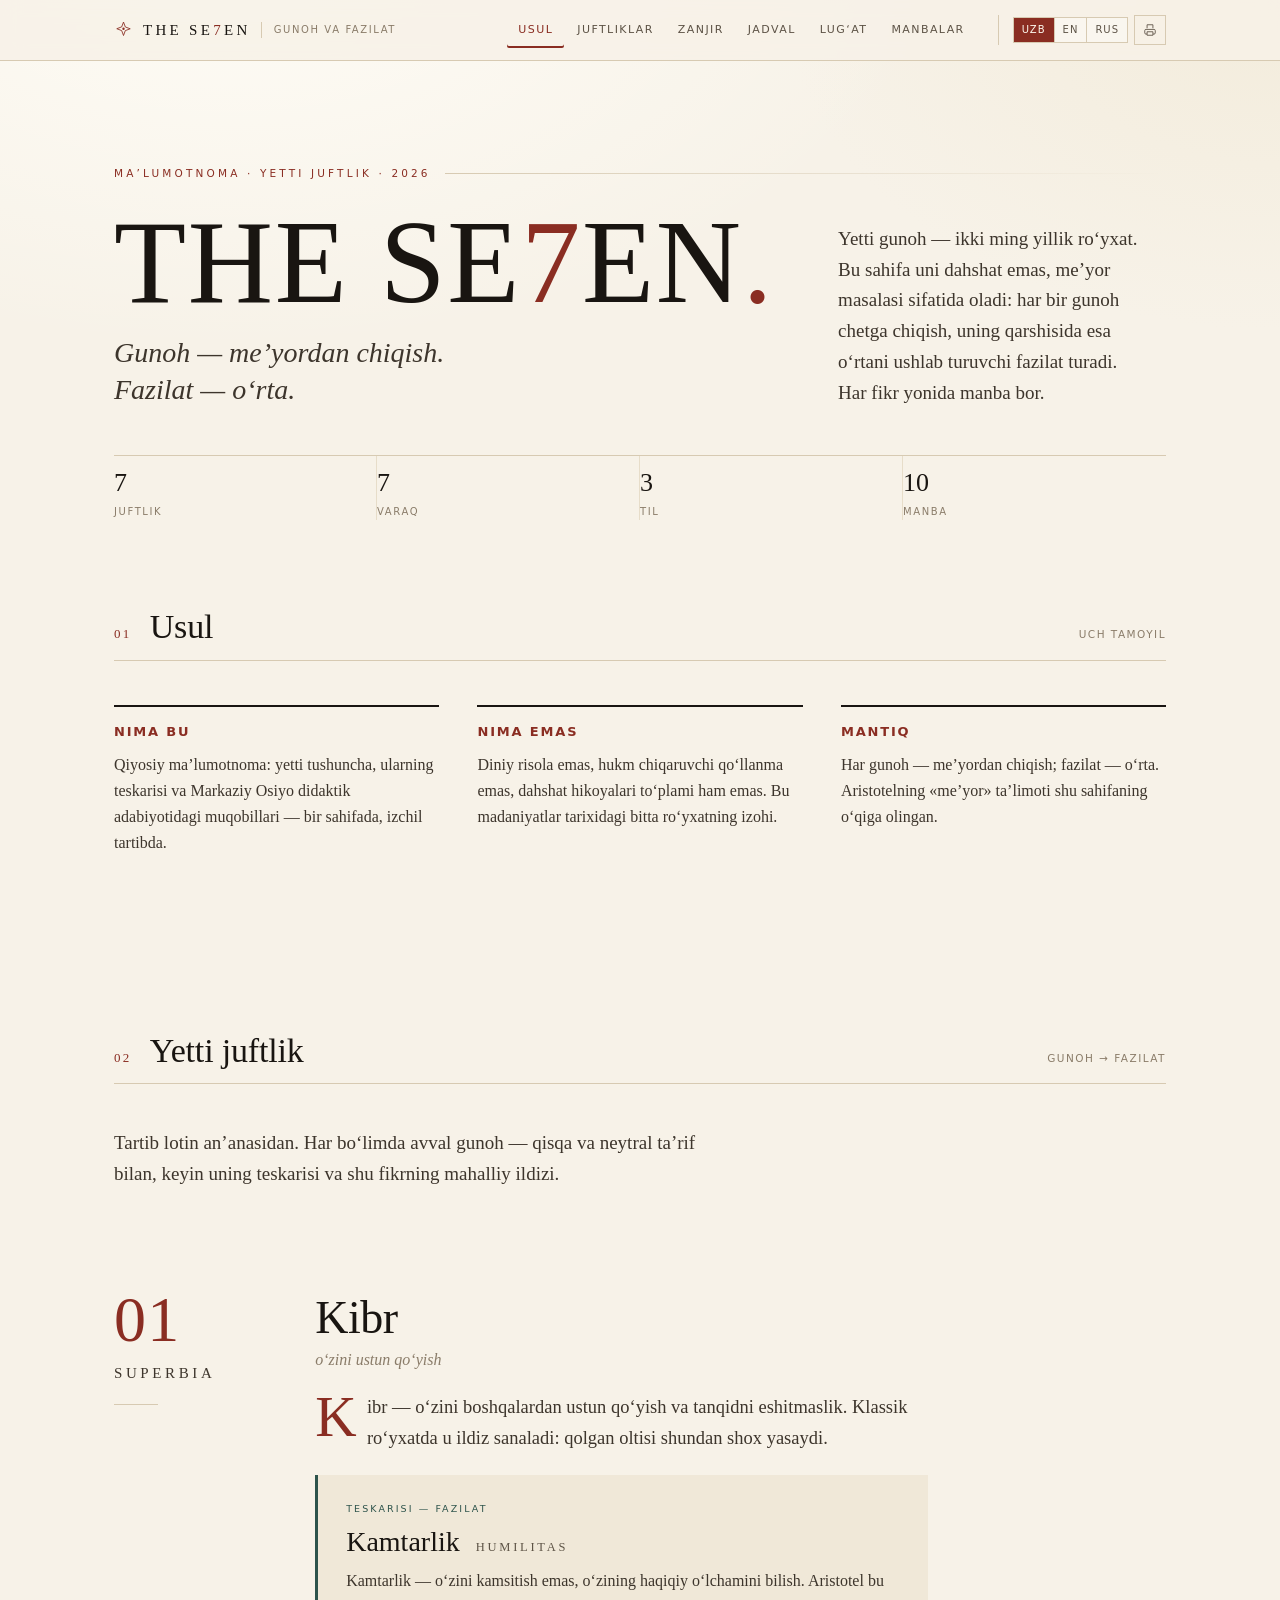
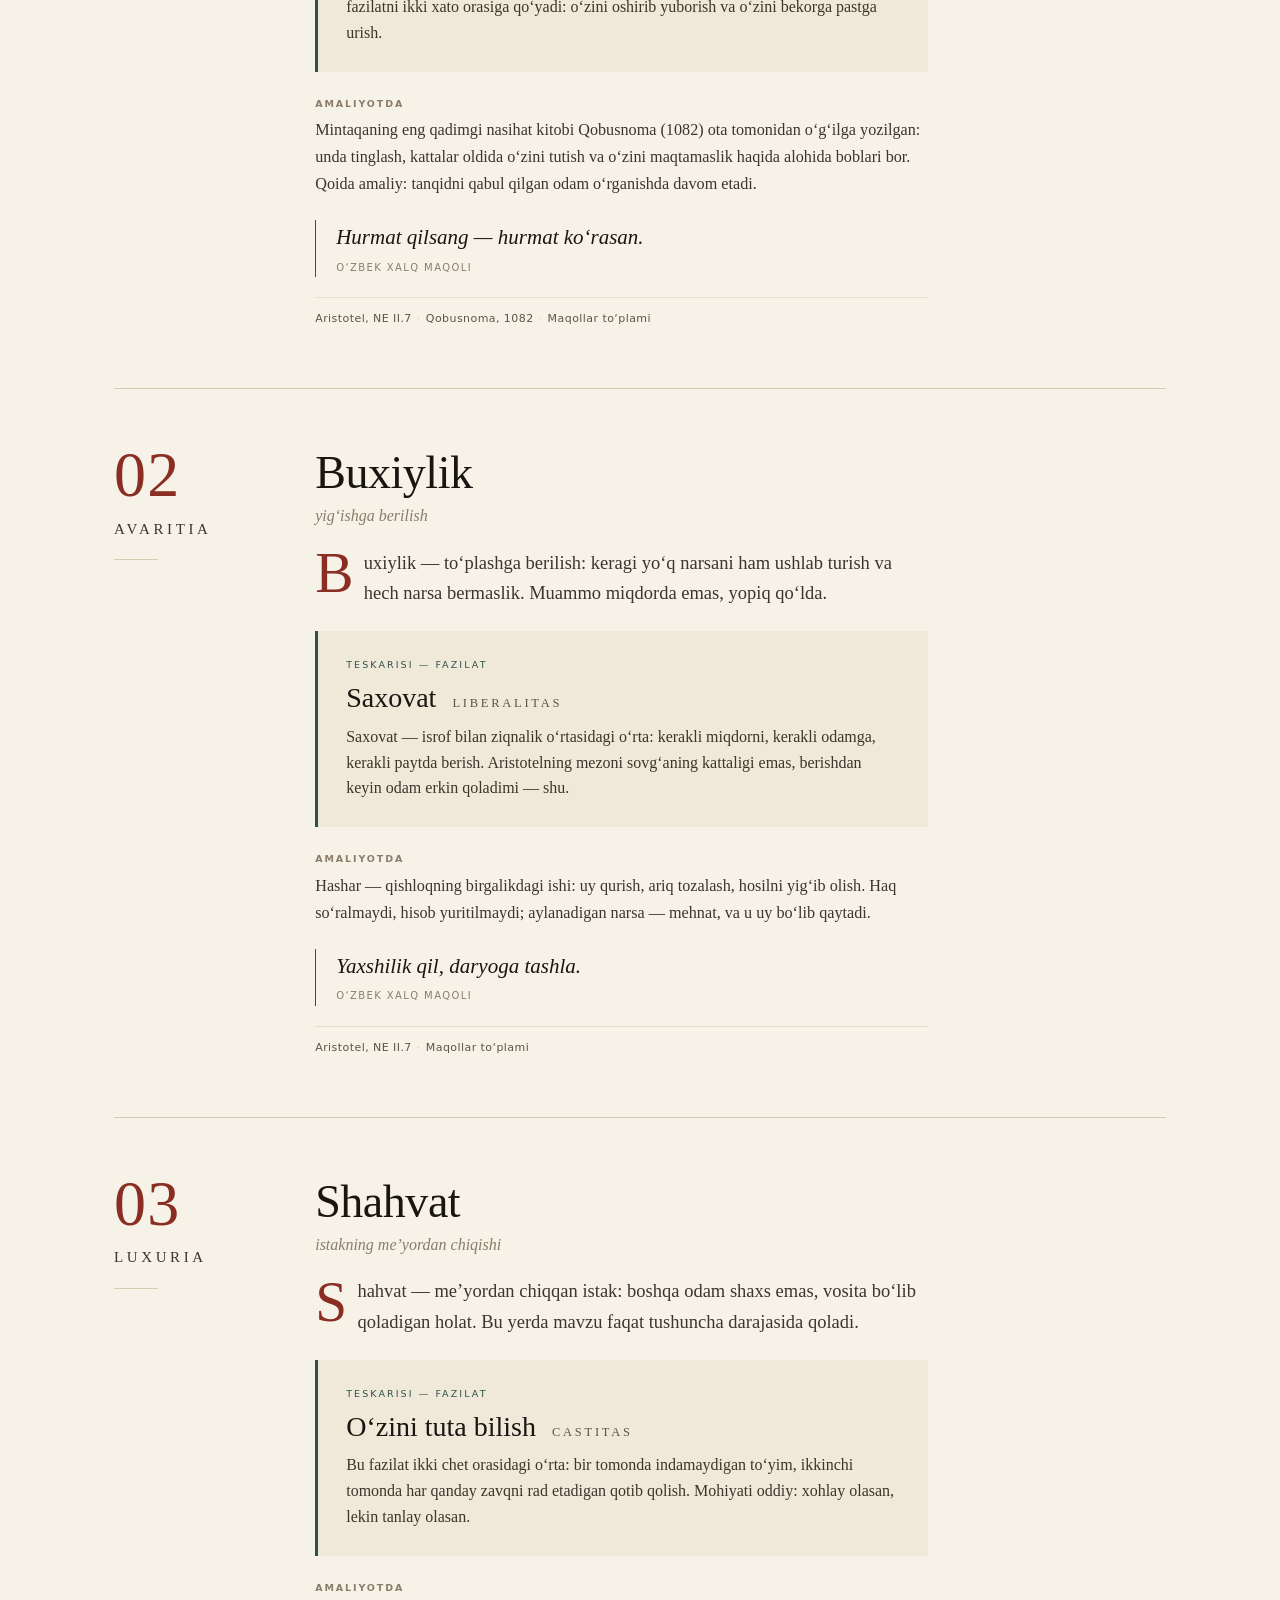
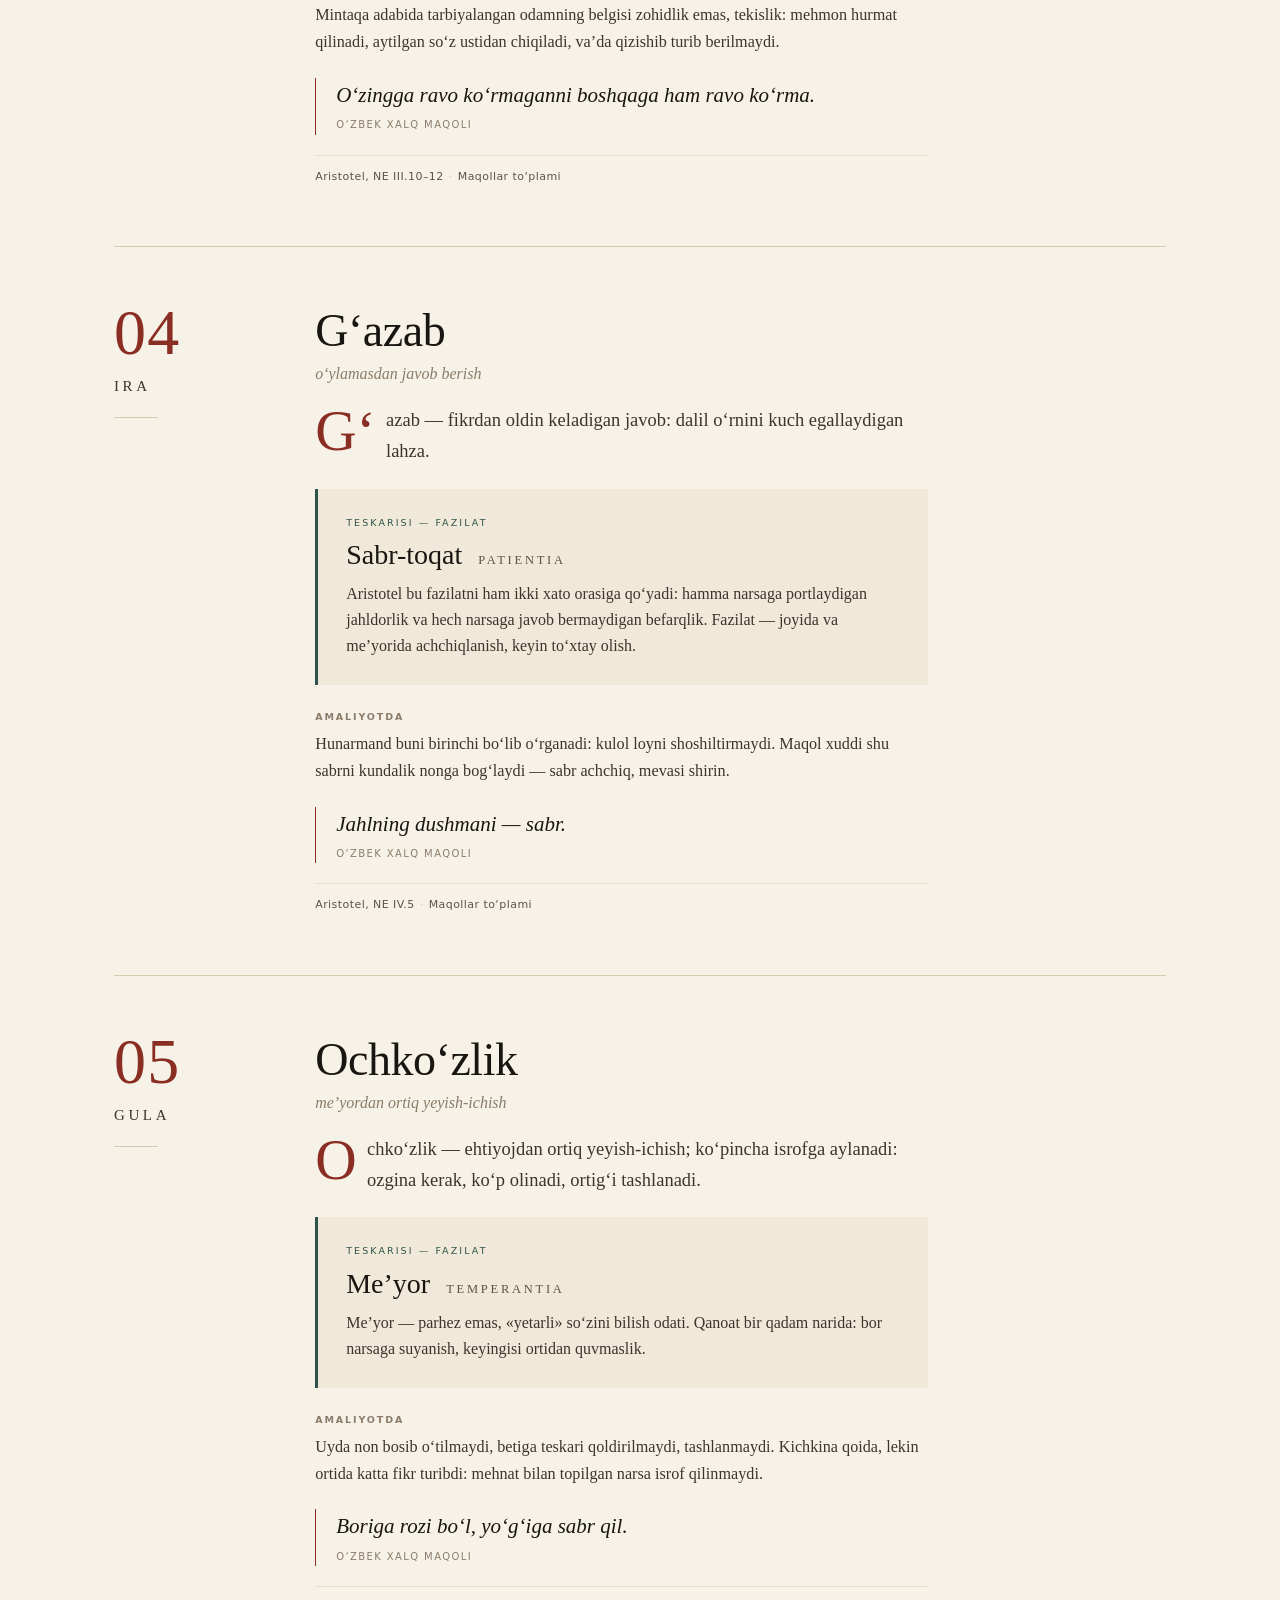
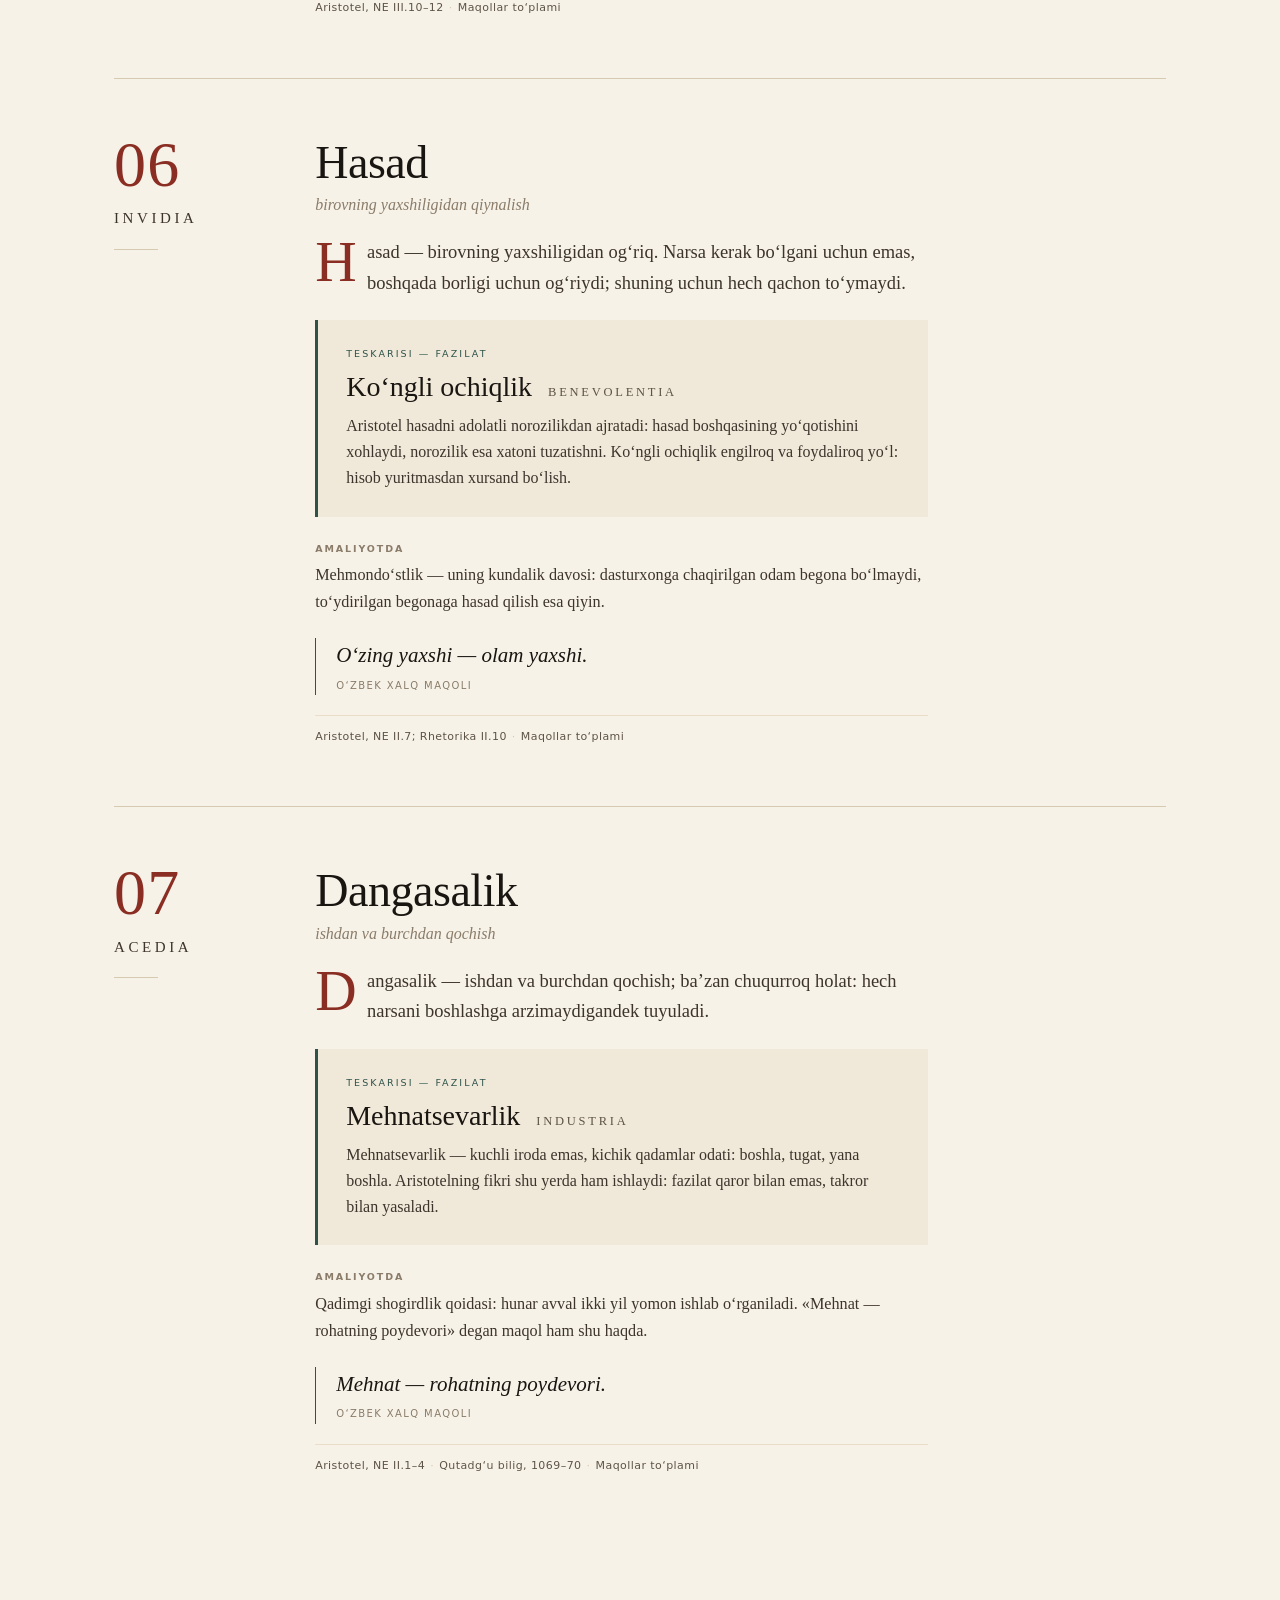
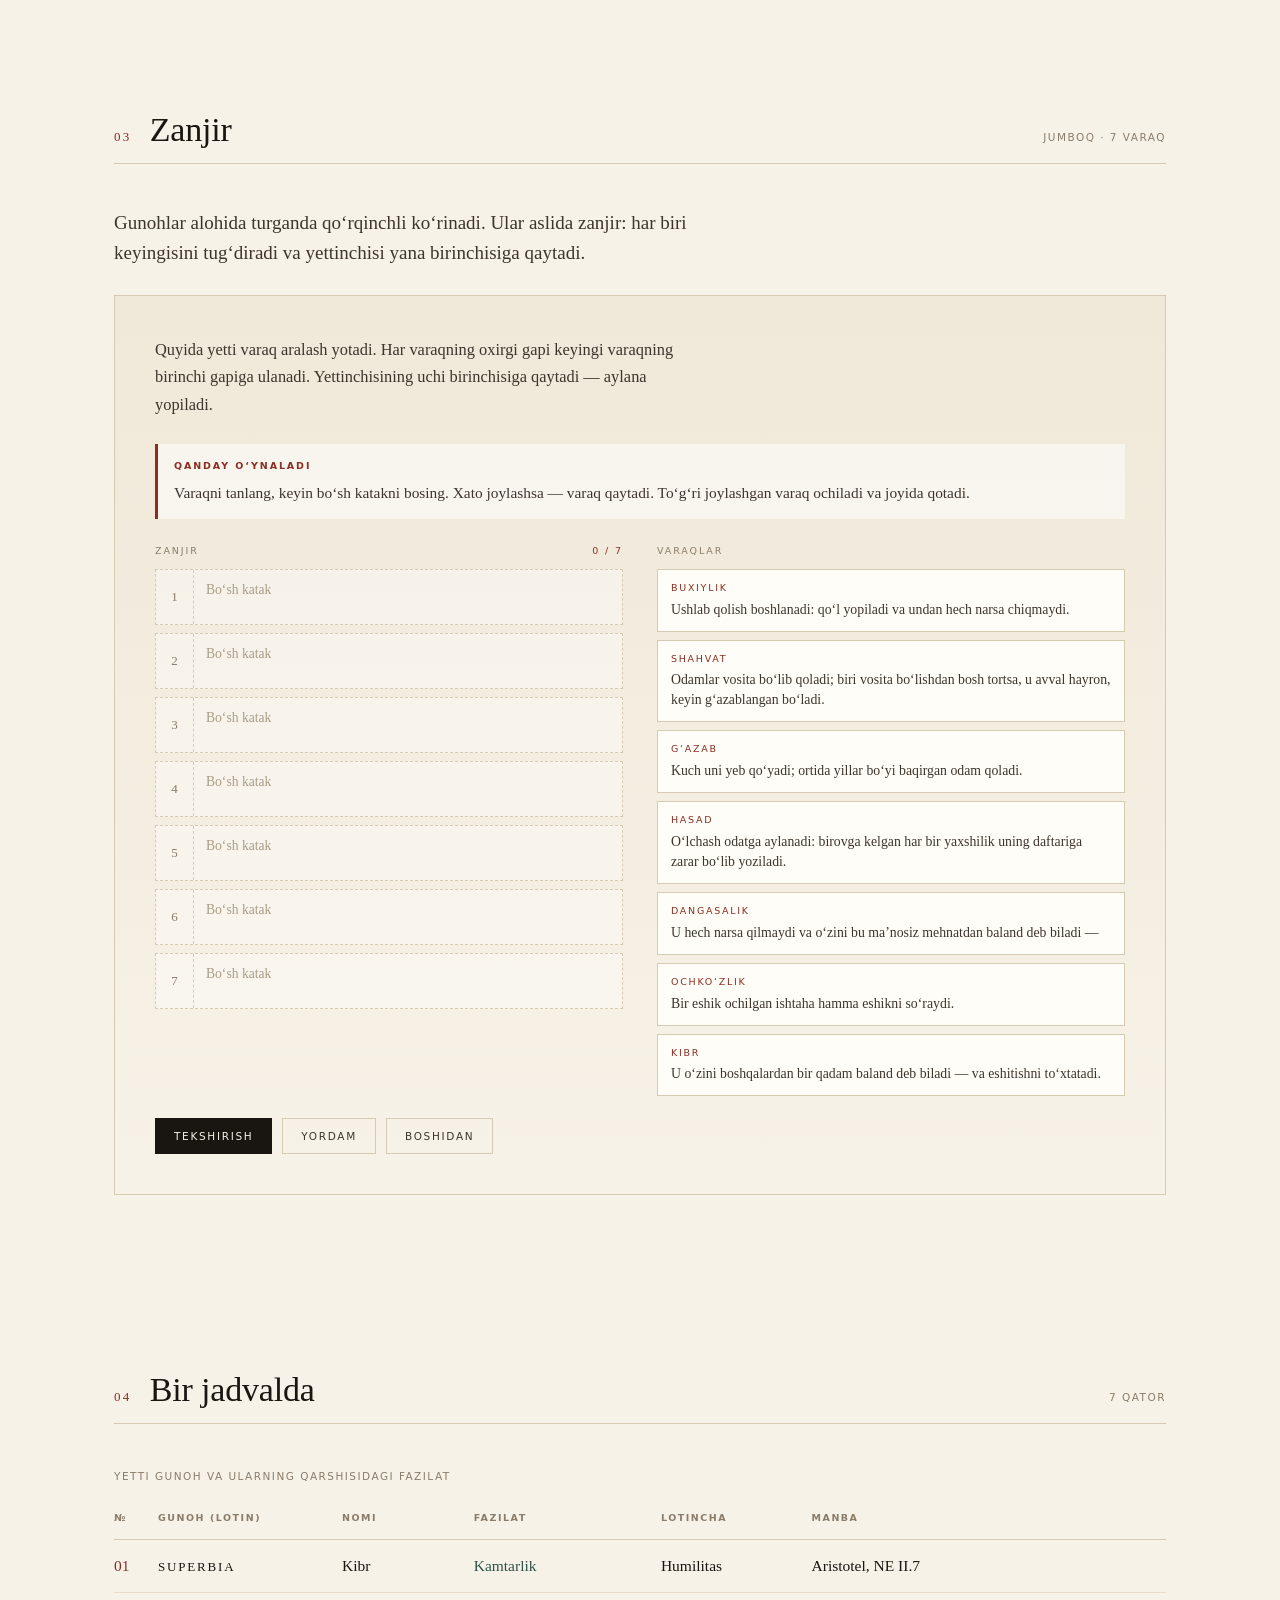
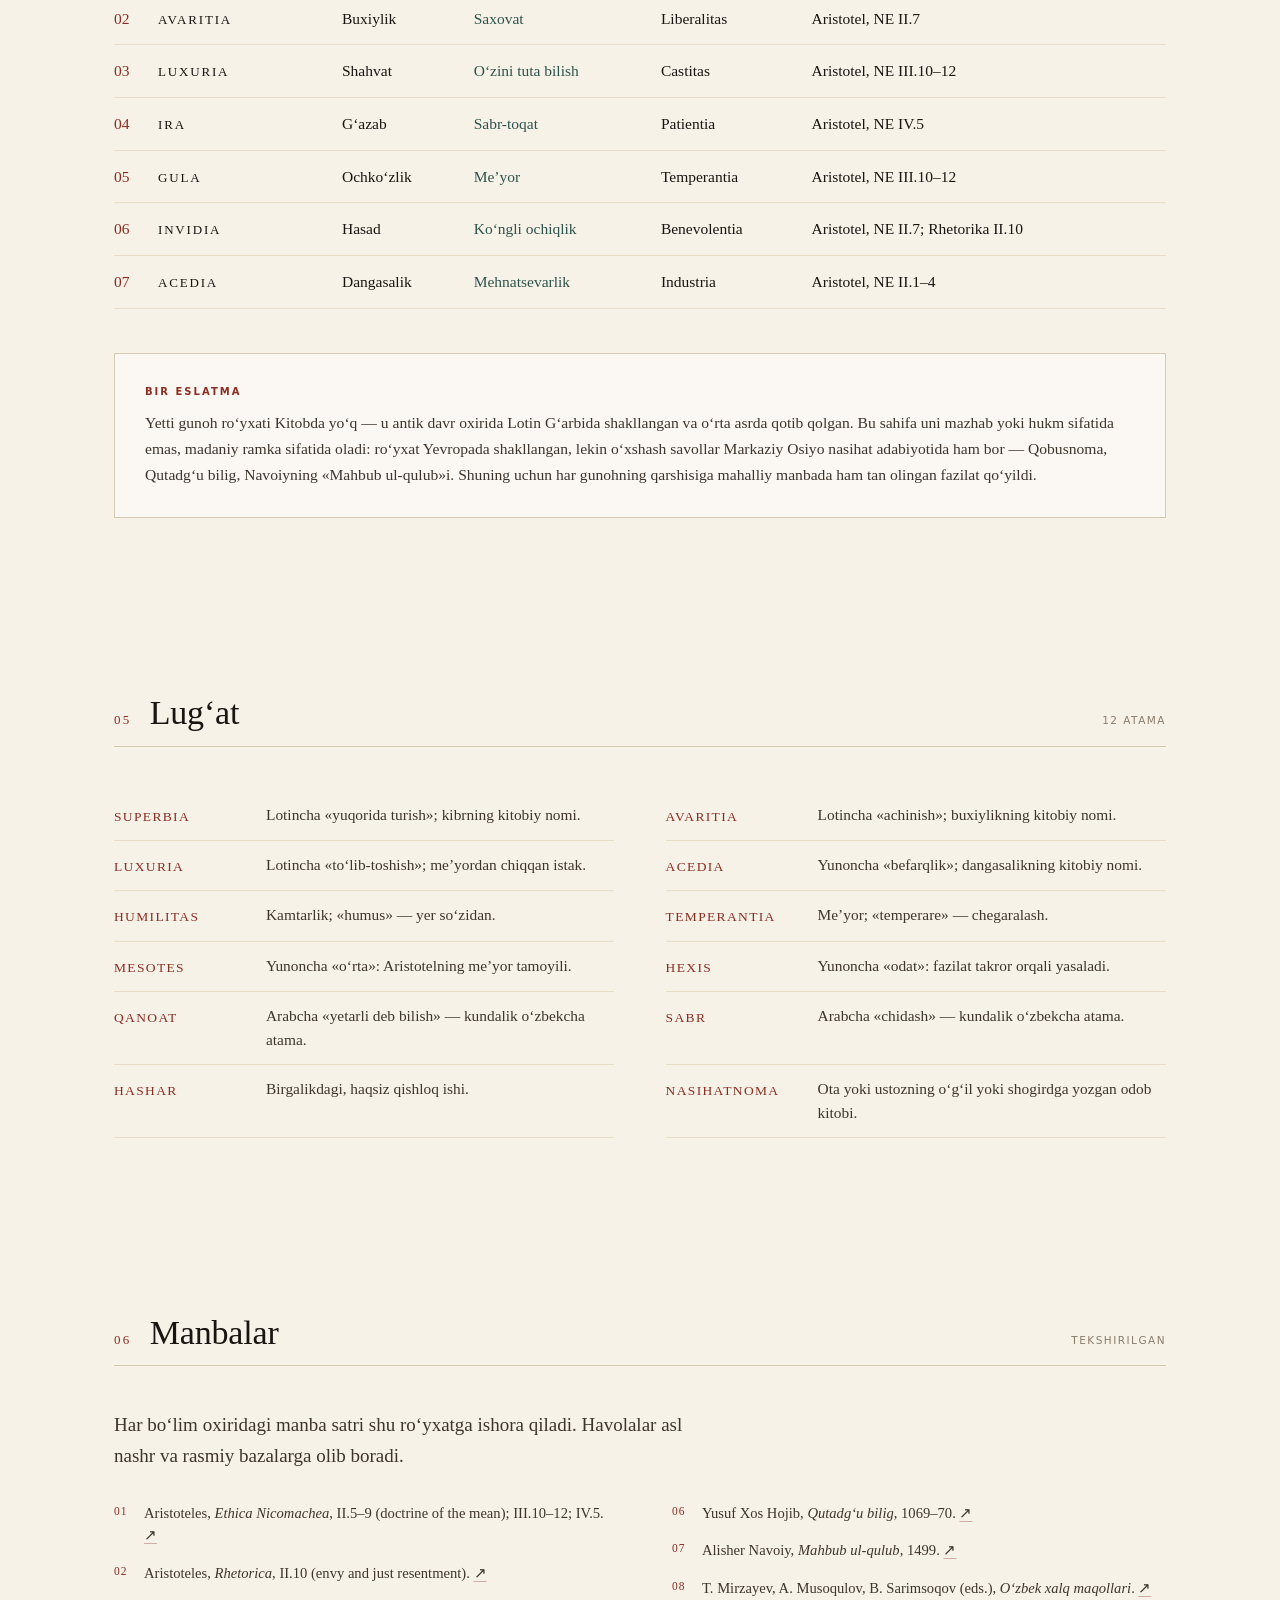
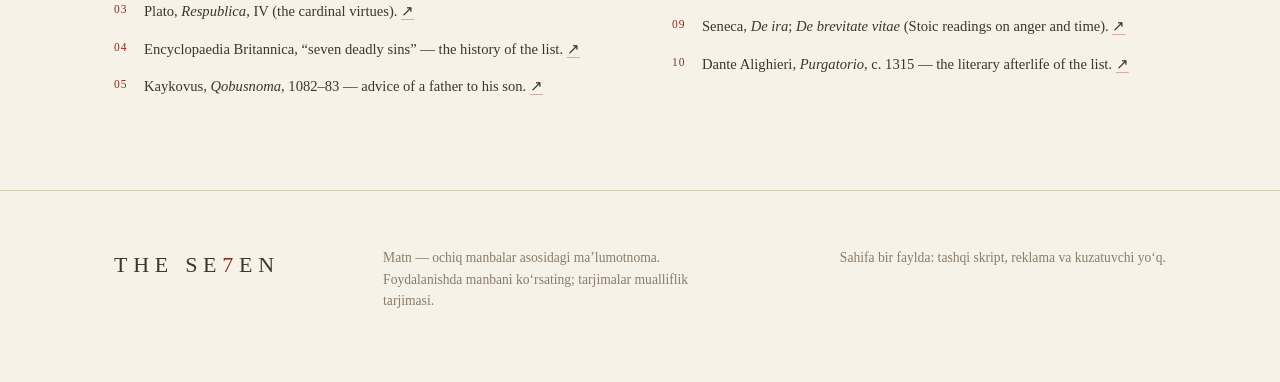
==== commit 5b44d51a: "hero: one-line THE SE7EN, tighter on a phone; docs: brand row" ====
--- a/_info_template.html
+++ b/_info_template.html
@@ -70,7 +70,7 @@
 .hero{padding:clamp(48px,9vw,104px) 0 clamp(30px,5vw,52px); overflow:hidden}
 .hero .kicker{font-family:var(--sans); font-size:10.5px; letter-spacing:.30em; text-transform:uppercase; color:var(--accent); display:flex; align-items:center; gap:14px}
 .hero .kicker::after{content:""; height:1px; flex:1; background:linear-gradient(90deg,var(--rule),transparent)}
-h1.title{font-family:"Fell",var(--serif); font-weight:400; font-size:clamp(52px,12.4vw,150px); line-height:.86; letter-spacing:.015em; margin:clamp(16px,3vw,28px) 0 0}
+h1.title{font-family:"Fell",var(--serif); font-weight:400; font-size:clamp(44px,9.4vw,118px); line-height:.9; white-space:nowrap; letter-spacing:.015em; margin:clamp(16px,3vw,28px) 0 0}
 h1.title .n{color:var(--accent)}
 .sub{font-size:clamp(19px,2.6vw,28px); line-height:1.32; font-style:italic; color:var(--ink-2); margin:18px 0 0; max-width:26ch}
 .hero-grid{display:grid; grid-template-columns:1.05fr .95fr; gap:clamp(24px,5vw,72px); align-items:end}
@@ -267,7 +267,7 @@
   .brand b{font-size:13px; letter-spacing:.18em}
   .lang button{padding:8px 7px; font-size:9.5px}
   .icon{width:30px; height:30px}
-  h1.title{font-size:clamp(44px,16vw,88px)}
+  h1.title{font-size:clamp(40px,12.6vw,72px)}
   .sub{font-size:18px}
   .sec-head .hint{display:none}
   blockquote{font-size:17.5px}
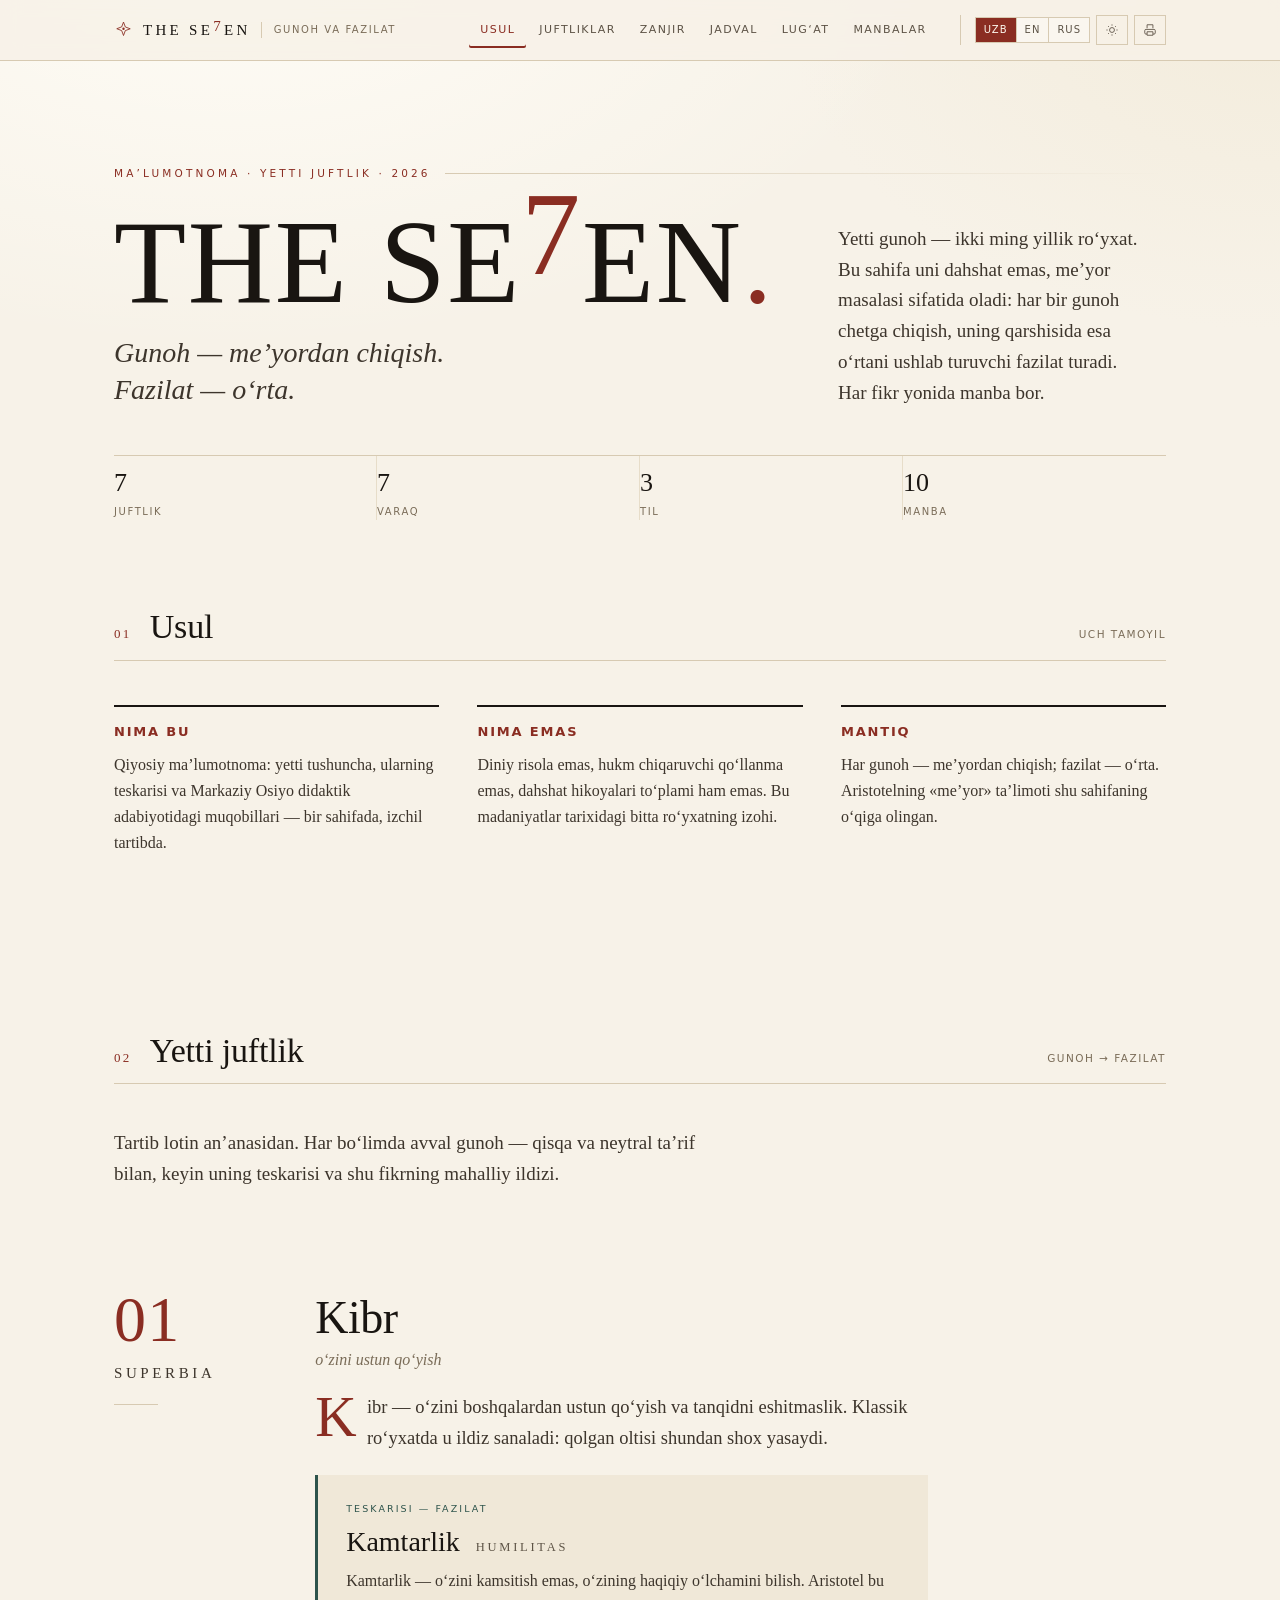
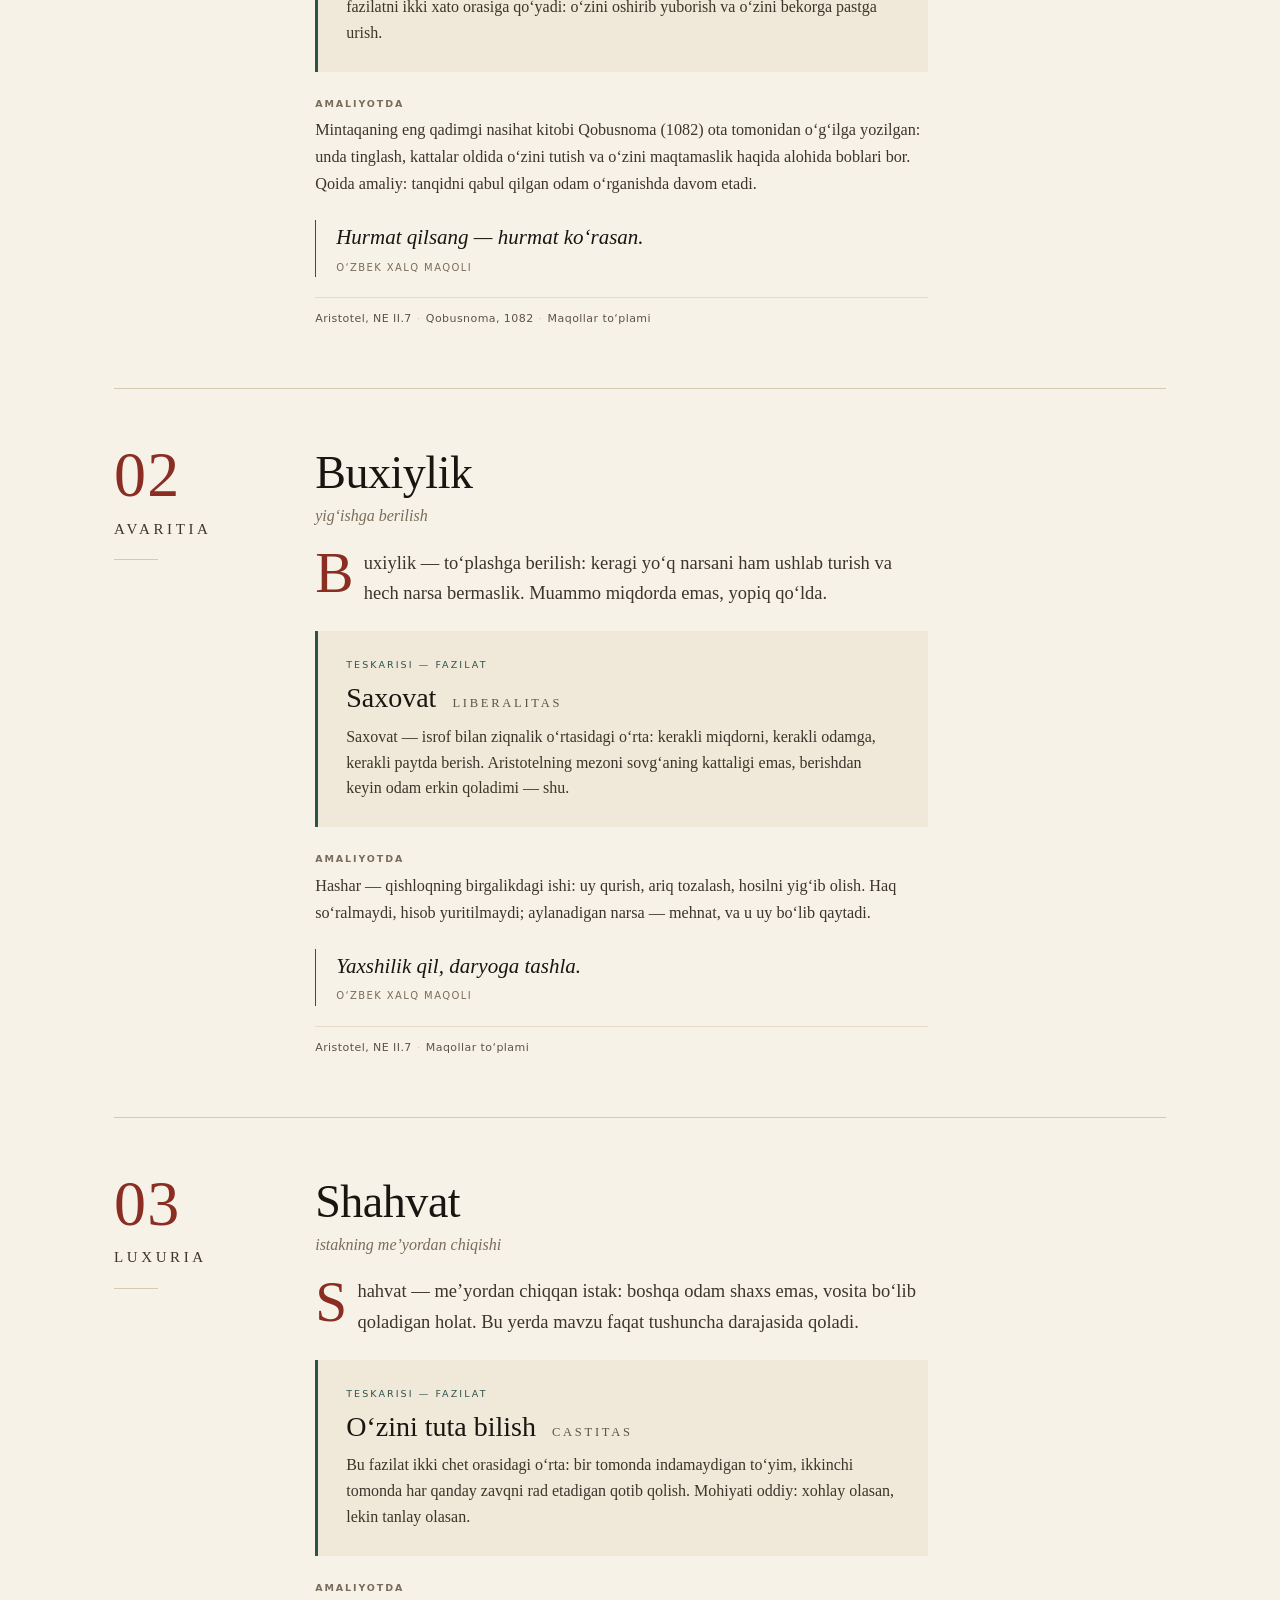
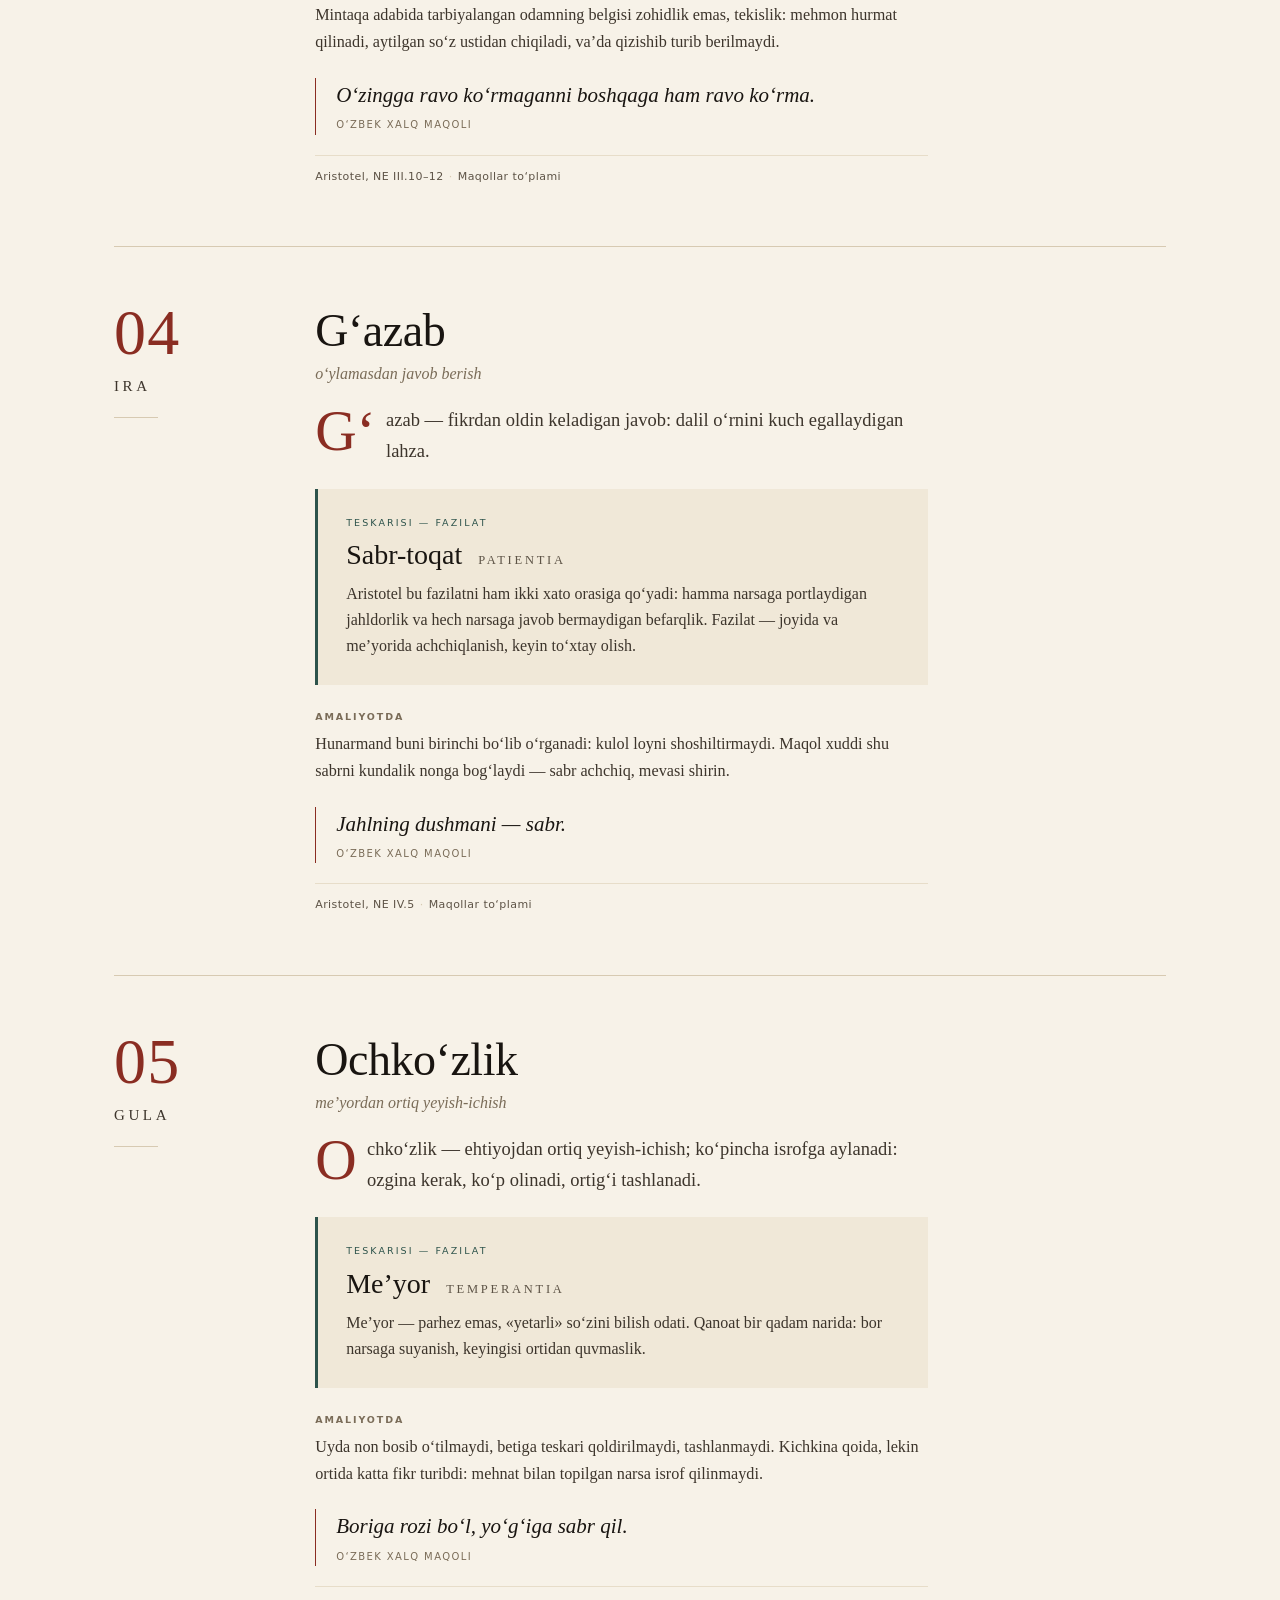
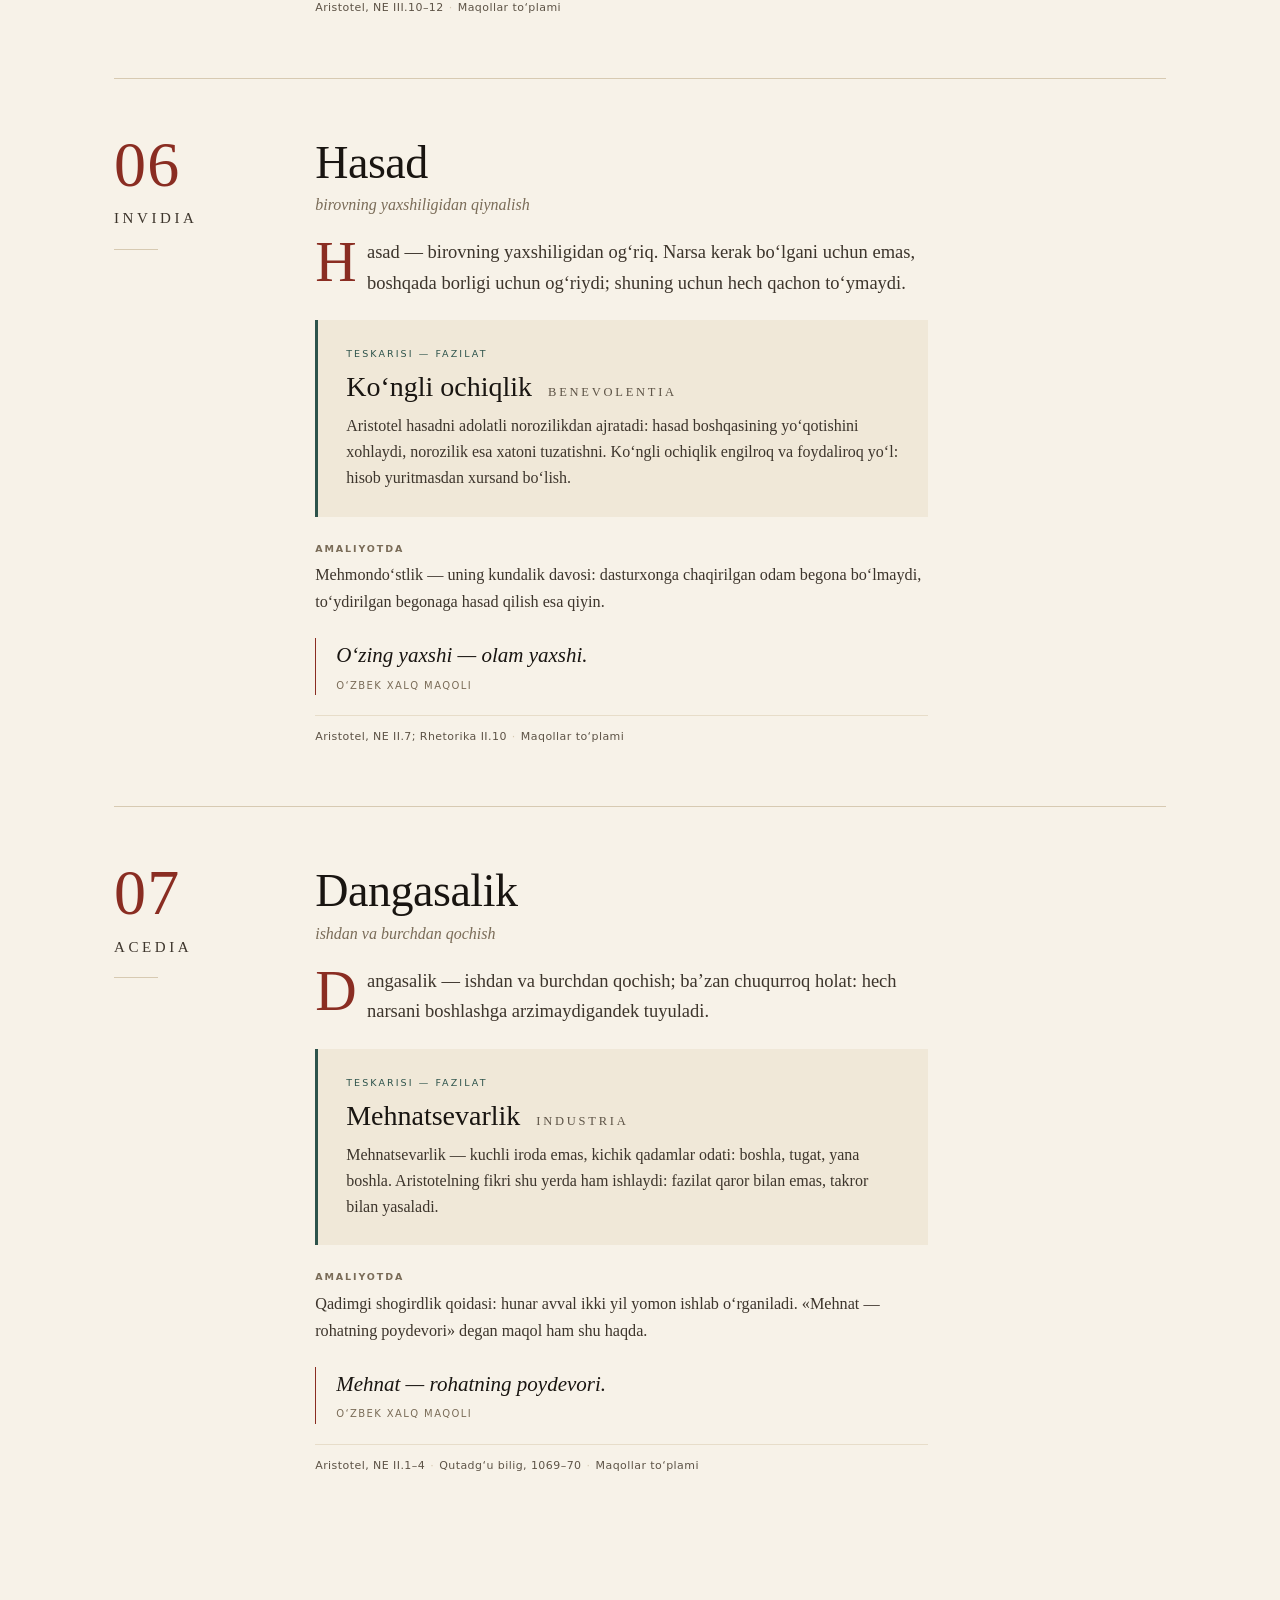
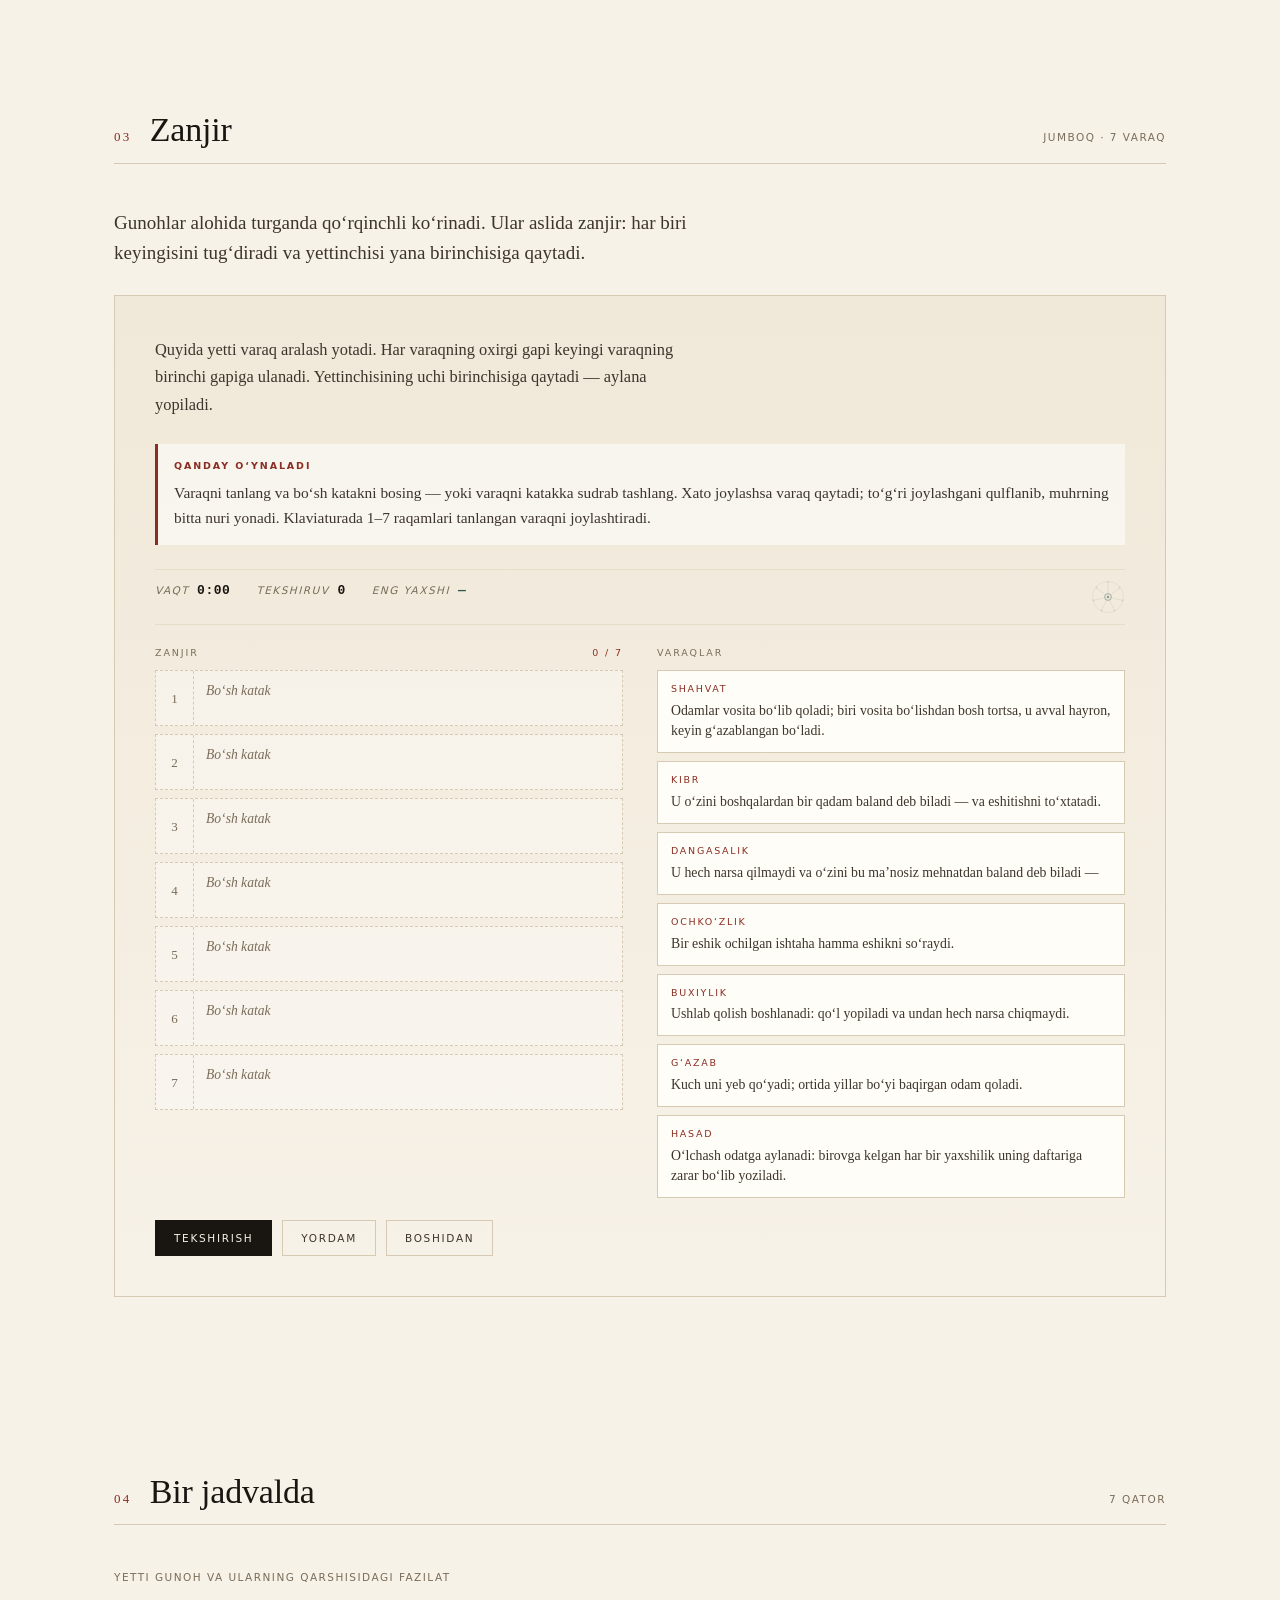
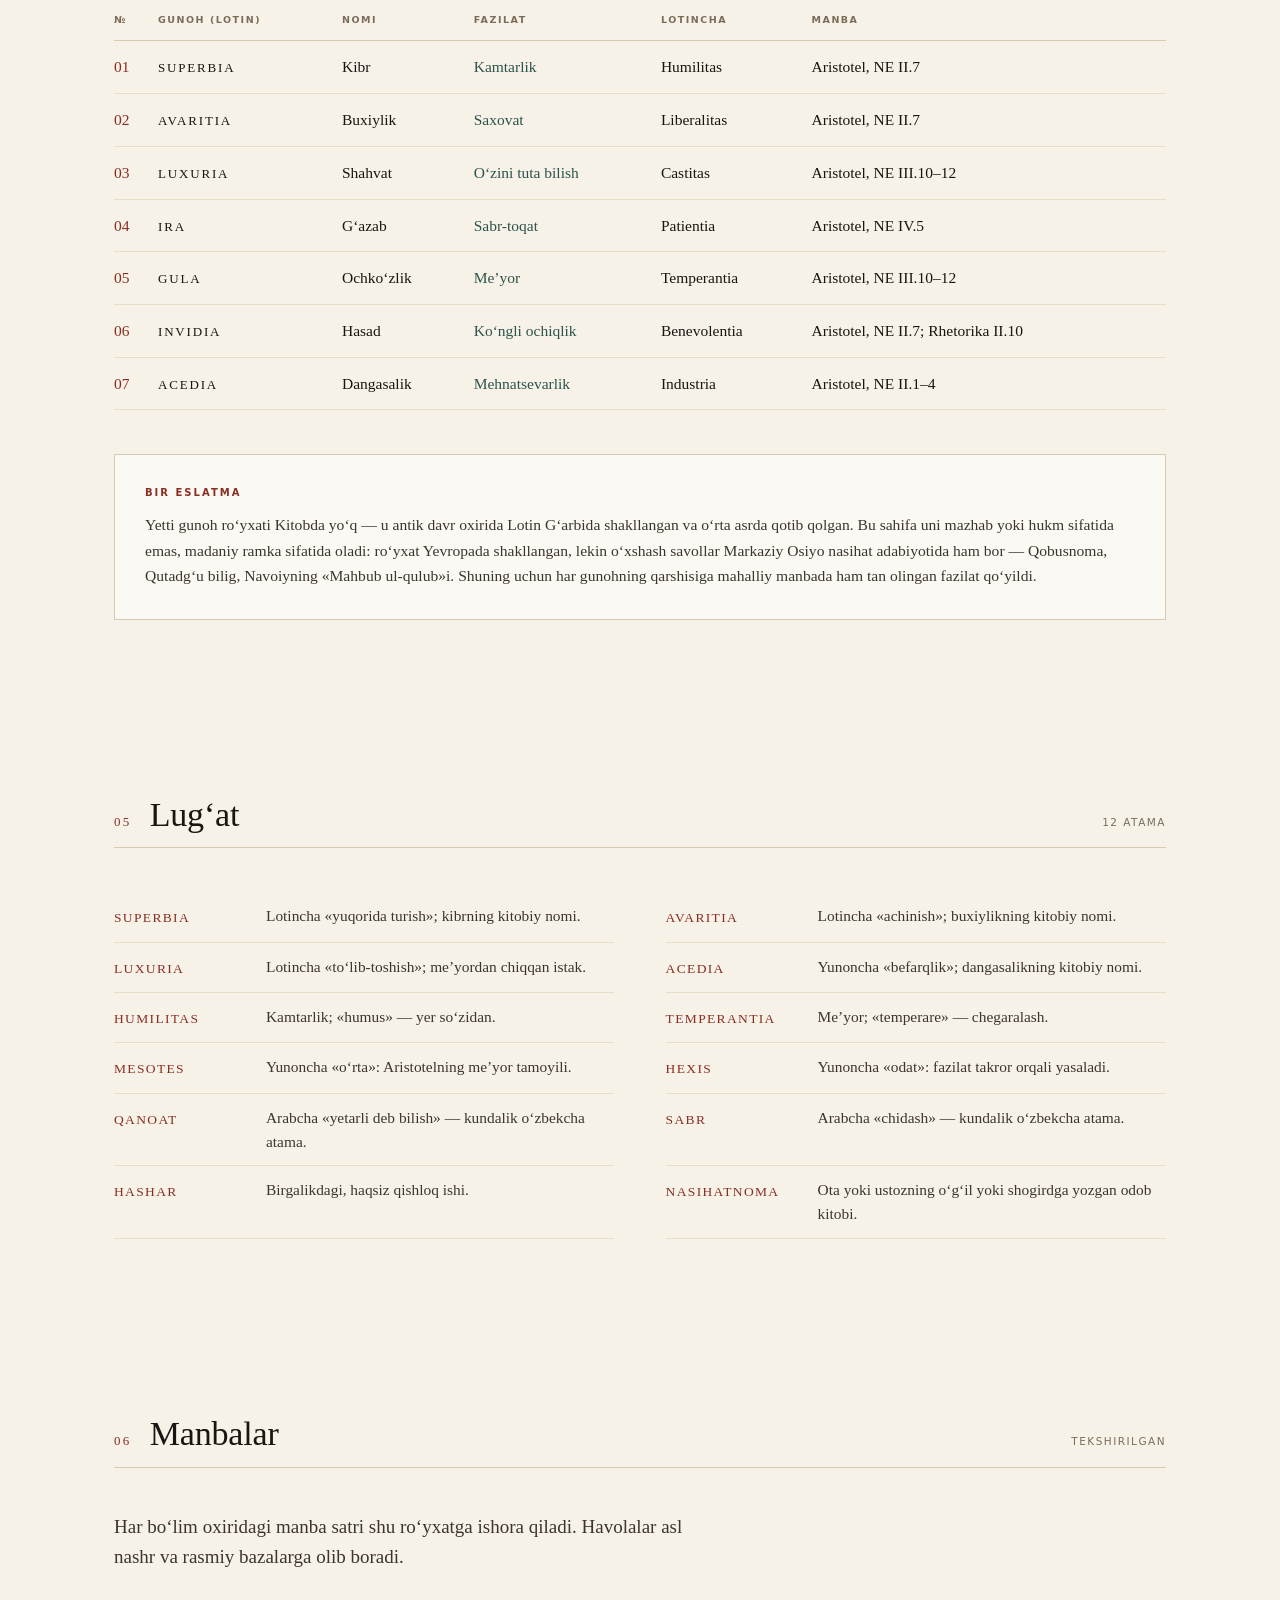
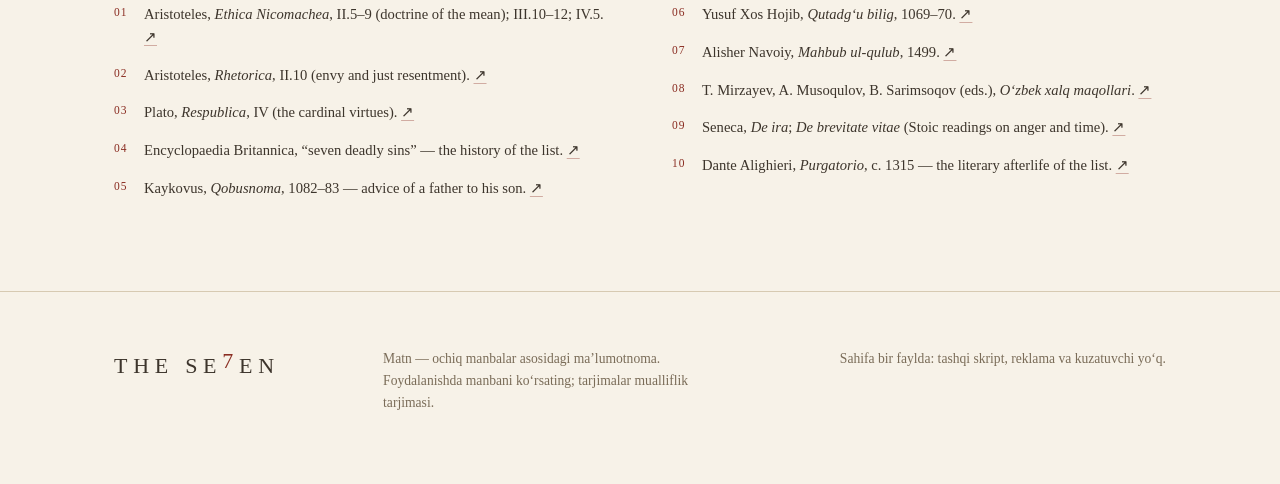
==== commit bd7bb029: "The Se7en: night ink theme, an upright 7, and a puzzle that answers back — drag, joints, clock, seal" ====
--- a/_info_template.html
+++ b/_info_template.html
@@ -3,9 +3,18 @@
 <head>
 <meta charset="utf-8">
 <meta name="viewport" content="width=device-width, initial-scale=1, viewport-fit=cover">
+<script>
+(function(){
+  var t = null;
+  try { t = localStorage.getItem("se7en.theme"); } catch(e){}
+  var sys = matchMedia("(prefers-color-scheme: dark)").matches ? "dark" : "light";
+  document.documentElement.dataset.theme = (t === "dark" || t === "light") ? t : sys;
+  document.documentElement.dataset.themeAuto = t ? "0" : "1";
+})();
+</script>
 <title>The Se7en — gunoh va fazilat</title>
 <meta name="description" content="Yetti gunoh va ularning teskarisi — yetti fazilat. Me'yor haqidagi ma'lumotnoma: Aristotel, Qobusnoma, Qutadg'u bilig, xalq maqollari. UZB · EN · RUS.">
-<meta name="color-scheme" content="light">
+<meta name="color-scheme" content="light dark">
 <meta property="og:title" content="The Se7en — gunoh va fazilat">
 <meta property="og:description" content="Yetti juftlik, yetti qulf va bitta zanjir. Manbali, neytral ma'lumotnoma.">
 <meta property="og:type" content="article">
@@ -16,14 +25,37 @@
   font-weight:400; font-style:normal; font-display:swap;
 }
 :root{
+  color-scheme:light;
   --paper:#f7f2e8; --paper-2:#f0e8d8; --paper-3:#e9dfcb;
-  --ink:#191511; --ink-2:#3d352c; --ink-3:#5d5346; --muted:#8a7c69;
+  --ink:#191511; --ink-2:#3d352c; --ink-3:#5d5346; --muted:#7a6c58;
   --rule:#d7cab2; --rule-2:#e7ddc9;
   --accent:#8a2d22; --green:#2d534b; --gold:#8a6a2d;
+  --on-accent:#fdf8ee; --surface:#fffdf7;
+  --wash:rgba(255,255,255,.35); --wash-2:rgba(255,255,255,.55);
+  --hover:rgba(25,21,17,.045); --sel:rgba(138,45,34,.14);
+  --linkline:rgba(138,45,34,.45); --shadow:rgba(0,0,0,.5);
+  --locked-wash:rgba(45,83,75,.07); --locked-line:rgba(45,83,75,.3);
+  --topbar:rgba(247,242,232,.86); --topbar-solid:rgba(247,242,232,.985);
+  --glow-1:#fffdf7; --glow-2:#f3ecdc;
   --serif:"Iowan Old Style","Palatino Linotype",Palatino,"Book Antiqua",Georgia,"Times New Roman",serif;
   --sans:ui-sans-serif,system-ui,-apple-system,"Segoe UI",Roboto,"Helvetica Neue",Arial,sans-serif;
   --mono:ui-monospace,SFMono-Regular,Menlo,Consolas,monospace;
   --maxw:1180px; --gutter:clamp(18px,5vw,64px);
+}
+/* night ink: the same letterpress page, printed on dark stock */
+html[data-theme="dark"]{
+  color-scheme:dark;
+  --paper:#12100d; --paper-2:#17140f; --paper-3:#1e1a14;
+  --ink:#f1e8d7; --ink-2:#d8cbb6; --ink-3:#b5a68e; --muted:#94866f;
+  --rule:#3a3229; --rule-2:#2b251d;
+  --accent:#d9765c; --green:#7fb9a9; --gold:#d6ae6a;
+  --on-accent:#171310; --surface:#1a1611;
+  --wash:rgba(255,255,255,.045); --wash-2:rgba(255,255,255,.07);
+  --hover:rgba(255,255,255,.07); --sel:rgba(217,118,92,.24);
+  --linkline:rgba(217,118,92,.5); --shadow:rgba(0,0,0,.75);
+  --locked-wash:rgba(127,185,169,.12); --locked-line:rgba(127,185,169,.38);
+  --topbar:rgba(18,16,13,.86); --topbar-solid:rgba(18,16,13,.985);
+  --glow-1:#1c1813; --glow-2:#0d0b09;
 }
 *{box-sizing:border-box}
 html{scroll-behavior:smooth; -webkit-text-size-adjust:100%}
@@ -32,18 +64,18 @@
   font-family:var(--serif); font-size:17.5px; line-height:1.66;
   font-kerning:normal; font-variant-ligatures:common-ligatures;
   background-image:
-    radial-gradient(1200px 700px at 18% -8%, #fffdf7 0%, rgba(255,253,247,0) 60%),
-    radial-gradient(900px 600px at 100% 0%, #f3ecdc 0%, rgba(243,236,220,0) 55%);
+    radial-gradient(1200px 700px at 18% -8%, var(--glow-1) 0%, transparent 60%),
+    radial-gradient(900px 600px at 100% 0%, var(--glow-2) 0%, transparent 55%);
   background-attachment:fixed;
 }
-::selection{background:rgba(138,45,34,.14)}
-a{color:inherit; text-underline-offset:.22em; text-decoration-thickness:1px; text-decoration-color:rgba(138,45,34,.45)}
+::selection{background:var(--sel)}
+a{color:inherit; text-underline-offset:.22em; text-decoration-thickness:1px; text-decoration-color:var(--linkline)}
 a:hover{text-decoration-color:var(--accent)}
 :focus-visible{outline:2px solid var(--accent); outline-offset:3px}
 .wrap{max-width:var(--maxw); margin:0 auto; padding:0 var(--gutter)}
 
 /* ── header ───────────────────────────────────────────────── */
-.top{position:sticky; top:0; z-index:40; background:rgba(247,242,232,.86);
+.top{position:sticky; top:0; z-index:40; background:var(--topbar);
   -webkit-backdrop-filter:saturate(120%) blur(10px); backdrop-filter:saturate(120%) blur(10px);
   border-bottom:1px solid var(--rule)}
 .top-in{max-width:var(--maxw); margin:0 auto; padding:0 var(--gutter); height:60px; display:flex; align-items:center; gap:22px}
@@ -55,16 +87,19 @@
 nav.links{display:flex; gap:2px; margin-left:auto; flex-wrap:nowrap}
 nav.links a{font-family:var(--sans); font-size:11px; letter-spacing:.13em; text-transform:uppercase; color:var(--ink-3);
   text-decoration:none; padding:9px 11px; border-radius:2px; white-space:nowrap; transition:color .25s, background .25s}
-nav.links a:hover{color:var(--ink); background:rgba(25,21,17,.045)}
+nav.links a:hover{color:var(--ink); background:var(--hover)}
 nav.links a.on{color:var(--accent); box-shadow:inset 0 -2px 0 var(--accent)}
 .tools{display:flex; align-items:center; gap:6px; flex:0 0 auto; padding-left:14px; border-left:1px solid var(--rule)}
-.lang{display:flex; border:1px solid var(--rule); background:rgba(255,255,255,.35)}
+.lang{display:flex; border:1px solid var(--rule); background:var(--wash)}
 .lang button{font-family:var(--sans); font-size:10px; letter-spacing:.10em; text-transform:uppercase;
   background:none; border:0; color:var(--ink-3); padding:7px 8px; cursor:pointer; line-height:1}
 .lang button+button{border-left:1px solid var(--rule)}
-.lang button[aria-pressed="true"]{background:var(--accent); color:#fdf8ee}
+.lang button[aria-pressed="true"]{background:var(--accent); color:var(--on-accent)}
 .icon{width:32px; height:30px; display:grid; place-items:center; background:none; border:1px solid var(--rule); color:var(--ink-3); cursor:pointer}
 .icon:hover{color:var(--accent); border-color:var(--accent)}
+.theme .i-moon{display:none}
+html[data-theme="dark"] .theme .i-sun{display:none}
+html[data-theme="dark"] .theme .i-moon{display:block}
 
 /* ── hero ─────────────────────────────────────────────────── */
 .hero{padding:clamp(48px,9vw,104px) 0 clamp(30px,5vw,52px); overflow:hidden}
@@ -72,6 +107,9 @@
 .hero .kicker::after{content:""; height:1px; flex:1; background:linear-gradient(90deg,var(--rule),transparent)}
 h1.title{font-family:"Fell",var(--serif); font-weight:400; font-size:clamp(44px,9.4vw,118px); line-height:.9; white-space:nowrap; letter-spacing:.015em; margin:clamp(16px,3vw,28px) 0 0}
 h1.title .n{color:var(--accent)}
+/* IM Fell draws 7 as an old-style figure that hangs below the baseline:
+   lift it by its own descender so the wordmark sits on one line */
+.s7{display:inline-block; transform:translateY(-.235em)}
 .sub{font-size:clamp(19px,2.6vw,28px); line-height:1.32; font-style:italic; color:var(--ink-2); margin:18px 0 0; max-width:26ch}
 .hero-grid{display:grid; grid-template-columns:1.05fr .95fr; gap:clamp(24px,5vw,72px); align-items:end}
 .lede{font-size:clamp(16.5px,1.5vw,19px); line-height:1.62; color:var(--ink-2); max-width:56ch; margin:clamp(24px,4vw,38px) 0 0}
@@ -121,27 +159,38 @@
 /* ── puzzle ───────────────────────────────────────────────── */
 .puzzle{background:linear-gradient(180deg,var(--paper-2),var(--paper)); border:1px solid var(--rule); padding:clamp(20px,3.4vw,40px)}
 .pz-intro{max-width:66ch; margin:0 0 clamp(18px,3vw,26px); color:var(--ink-2); font-size:16.4px}
-.pz-rule{margin:0 0 24px; padding:14px 16px; border-left:3px solid var(--accent); background:rgba(255,255,255,.55); font-size:15.4px; color:var(--ink-2)}
+.pz-rule{margin:0 0 24px; padding:14px 16px; border-left:3px solid var(--accent); background:var(--wash-2); font-size:15.4px; color:var(--ink-2)}
 .pz-rule b{font-family:var(--sans); font-size:9.5px; letter-spacing:.2em; text-transform:uppercase; color:var(--accent); display:block; margin-bottom:6px; font-weight:600}
+.pz-hud{display:flex; flex-wrap:wrap; gap:6px 26px; margin:0 0 20px; padding:10px 0; border-top:1px solid var(--rule-2); border-bottom:1px solid var(--rule-2); font-family:var(--sans); font-size:10.5px; letter-spacing:.14em; text-transform:uppercase; color:var(--muted)}
+.pz-hud span{display:inline-flex; align-items:baseline; gap:8px}
+.pz-hud b{font-family:var(--mono); font-size:13px; letter-spacing:.04em; color:var(--ink); font-variant-numeric:tabular-nums}
+.pz-hud b.rec{color:var(--green)}
+.pz-mini{margin-left:auto}
+.pz-mini svg{width:34px; height:34px; color:var(--green)}
+.pz-mini .ray{opacity:.16; transition:opacity .45s ease}
+.pz-mini .ray.on{opacity:1}
 .pz-board{display:grid; grid-template-columns:1fr 1fr; gap:clamp(16px,3vw,34px); align-items:start}
 .pz-col-t{font-family:var(--sans); font-size:9.5px; letter-spacing:.2em; text-transform:uppercase; color:var(--muted); margin:0 0 10px; display:flex; justify-content:space-between; align-items:center}
 .pz-col-t em{font-style:normal; color:var(--accent)}
 .slots{list-style:none; margin:0; padding:0; display:flex; flex-direction:column; gap:8px}
-.slot{display:flex; align-items:stretch; min-height:56px; border:1px dashed var(--rule); background:rgba(255,255,255,.35); transition:border-color .25s, background .25s}
+.slot{position:relative; display:flex; align-items:stretch; min-height:56px; border:1px dashed var(--rule); background:var(--wash); transition:border-color .25s, background .25s}
 .slot .idx{width:38px; display:grid; place-items:center; font-family:"Fell",var(--serif); font-size:13px; color:var(--muted); border-right:1px dashed var(--rule)}
 .slot .fill{flex:1; padding:10px 12px; display:flex; gap:10px; align-items:baseline; cursor:pointer}
 .slot .fill .nm{font-family:var(--sans); font-size:10px; letter-spacing:.16em; text-transform:uppercase; color:var(--accent); flex:0 0 auto}
 .slot .fill .tx{font-size:13.6px; line-height:1.42; color:var(--ink-2)}
-.slot.filled{border-style:solid; border-color:var(--ink-3); background:#fffdf7}
-.slot.locked{border-color:var(--green); background:rgba(45,83,75,.07)}
-.slot.locked .idx{color:var(--green); border-right-color:rgba(45,83,75,.3)}
+.slot .fill .tx.empty{color:var(--muted); font-style:italic}
+.slot.filled{border-style:solid; border-color:var(--ink-3); background:var(--surface)}
+.slot.locked{border-color:var(--green); background:var(--locked-wash)}
+.slot.locked .idx{color:var(--green); border-right-color:var(--locked-line)}
 .slot.locked .fill{cursor:default}
+.slot.locked + .slot.locked::before{content:""; position:absolute; left:18px; top:-9px; width:1px; height:9px; background:var(--green)}
+.slot.locked + .slot.locked::after{content:""; position:absolute; left:15.5px; top:-5px; width:6px; height:6px; border:1px solid var(--green); border-radius:50%; background:var(--paper-2)}
 .slot.wrong{animation:shake .4s ease}
 @keyframes shake{0%,100%{transform:translateX(0)}25%{transform:translateX(-5px)}75%{transform:translateX(5px)}}
 .deck{list-style:none; margin:0; padding:0; display:flex; flex-direction:column; gap:8px}
-.card{position:relative; text-align:left; width:100%; border:1px solid var(--rule); background:#fffdf7; padding:11px 13px; cursor:pointer;
+.card{position:relative; text-align:left; width:100%; border:1px solid var(--rule); background:var(--surface); padding:11px 13px; cursor:pointer;
   font-family:var(--serif); color:var(--ink-2); font-size:13.8px; line-height:1.45; transition:transform .2s, box-shadow .2s, border-color .2s; display:block}
-.card:hover{border-color:var(--accent); box-shadow:0 6px 18px -12px rgba(0,0,0,.5)}
+.card:hover{border-color:var(--accent); box-shadow:0 6px 18px -12px var(--shadow)}
 .card .nm{display:block; font-family:var(--sans); font-size:9.5px; letter-spacing:.18em; text-transform:uppercase; color:var(--accent); margin-bottom:5px}
 .card .hook{color:var(--gold); font-style:italic}
 .card.sel{border-color:var(--accent); box-shadow:inset 0 0 0 1px var(--accent)}
@@ -153,19 +202,36 @@
   .pz-putbar{
     position:fixed; left:0; right:0; bottom:0; z-index:60; align-items:center; gap:8px;
     padding:10px 14px calc(10px + env(safe-area-inset-bottom, 0px));
-    background:rgba(247,242,232,.985); border-top:1px solid var(--rule);
-    box-shadow:0 -14px 34px -24px rgba(0,0,0,.55);
+    background:var(--topbar-solid); border-top:1px solid var(--rule);
+    box-shadow:0 -14px 34px -24px var(--shadow);
   }
   .pz-putbar.show{display:flex}
   .pz-putbar .t{font-family:var(--sans); font-size:9.5px; letter-spacing:.14em; text-transform:uppercase; color:var(--muted); margin-right:2px}
   .pz-putbar button{
-    flex:1 1 0; min-width:0; height:40px; border:1px solid var(--ink-3); background:#fffdf7;
+    flex:1 1 0; min-width:0; height:40px; border:1px solid var(--ink-3); background:var(--surface);
     font-family:"Fell",var(--serif); font-size:15px; color:var(--ink); cursor:pointer;
   }
   .pz-putbar button[disabled]{opacity:.25; pointer-events:none}
+  .pz-win{letter-spacing:.1em; gap:4px 0}
+  .pz-win-actions{flex-direction:column; align-items:stretch}
+  .pz-win-actions .btn{width:100%}
   body.pz-choosing{padding-bottom:78px}
   .slot{min-height:46px}
 }
+.pz-seam{margin:16px 0 0; min-height:0; font-size:14.4px; line-height:1.5; color:var(--ink-2); display:none}
+.pz-seam.on{display:block; padding:11px 14px; border-left:2px solid var(--green); background:var(--locked-wash)}
+.pz-seam b{font-family:var(--sans); font-size:9.5px; letter-spacing:.2em; text-transform:uppercase; color:var(--green); font-weight:600; margin-right:8px}
+.pz-seam q{quotes:"«" "»"; font-style:italic}
+.slot.hot{border-color:var(--accent); border-style:solid; background:var(--sel)}
+.slot.ok{animation:okflash .9s ease}
+.slot.bad{animation:shake .45s ease, badflash .9s ease}
+@keyframes okflash{0%{box-shadow:inset 0 0 0 2px var(--green)}100%{box-shadow:inset 0 0 0 0 transparent}}
+@keyframes badflash{0%,60%{box-shadow:inset 0 0 0 2px var(--accent)}100%{box-shadow:inset 0 0 0 0 transparent}}
+body.dragging-card{user-select:none; cursor:grabbing}
+body.dragging-card .card{cursor:grabbing}
+.card.dragging{opacity:.35}
+.drag-ghost{position:fixed; left:0; top:0; z-index:200; pointer-events:none; margin:0;
+  box-shadow:0 22px 40px -22px var(--shadow); transform-origin:0 0; border-color:var(--accent)}
 .pz-actions{display:flex; flex-wrap:wrap; gap:10px; align-items:center; margin-top:22px}
 .btn{font-family:var(--sans); font-size:10.5px; letter-spacing:.16em; text-transform:uppercase; padding:11px 18px; cursor:pointer;
   border:1px solid var(--ink); background:var(--ink); color:var(--paper); transition:.25s}
@@ -183,9 +249,16 @@
 .pz-pairs li b{font-weight:400; color:var(--ink)}
 .pz-pairs li i{font-style:normal; color:var(--green)}
 .pz-pairs li s{color:var(--muted); font-size:13px; text-decoration:none; margin-left:auto; font-family:var(--sans); letter-spacing:.04em}
+.pz-win{margin:18px 0 0; display:flex; flex-wrap:wrap; justify-content:center; gap:6px 0; font-family:var(--sans); font-size:10.5px; letter-spacing:.14em; text-transform:uppercase; color:var(--muted)}
+.pz-win .st{display:inline-flex; align-items:baseline; gap:6px; white-space:nowrap}
+.pz-win .st+.st{border-left:1px solid var(--rule); margin-left:12px; padding-left:12px}
+.pz-win em{border-bottom:1px solid var(--green); padding-bottom:1px}
+.pz-win b{font-family:var(--mono); font-size:12.5px; letter-spacing:.04em; color:var(--ink); font-variant-numeric:tabular-nums}
+.pz-win em{font-style:normal; color:var(--green)}
+.pz-win-actions{display:flex; flex-wrap:wrap; gap:10px; justify-content:center; margin-top:22px}
 .pz-close{font-size:17px; font-style:italic; color:var(--ink); margin:0}
 .pz-seal{display:flex; justify-content:center; margin:6px 0 18px}
-.pz-seal svg{width:132px; height:132px; overflow:visible}
+.pz-seal svg{width:132px; height:132px; overflow:visible; color:var(--green)}
 .pz-seal .ray{opacity:.13; transition:opacity .5s ease}
 .pz-seal .ray.on{transition:opacity .5s ease}
 .pz-seal .ray.on{opacity:1}
@@ -199,8 +272,8 @@
 td.n{font-family:"Fell",var(--serif); color:var(--accent); width:44px}
 td.lat{font-family:"Fell",var(--serif); letter-spacing:.14em; text-transform:uppercase; font-size:13px}
 td.v{color:var(--green)}
-tr:hover td{background:rgba(255,255,255,.4)}
-.note{margin-top:clamp(28px,4vw,44px); padding:clamp(20px,3vw,30px); background:rgba(255,255,255,.45); border:1px solid var(--rule)}
+tr:hover td{background:var(--wash-2)}
+.note{margin-top:clamp(28px,4vw,44px); padding:clamp(20px,3vw,30px); background:var(--wash-2); border:1px solid var(--rule)}
 .note h4{font-family:var(--sans); font-size:10px; letter-spacing:.2em; text-transform:uppercase; color:var(--accent); margin:0 0 10px; font-weight:600}
 .note p{margin:0; font-size:15.6px; line-height:1.64; color:var(--ink-2)}
 
@@ -236,7 +309,7 @@
 }
 @media (max-width:820px){
   body{font-size:16.5px}
-  .top{background:rgba(247,242,232,.975)}
+  .top{background:var(--topbar-solid)}
   .top-in{height:auto; flex-wrap:wrap; padding-top:8px; padding-bottom:0; row-gap:0}
   nav.links{order:3; margin:0; width:calc(100% + var(--gutter)*2); margin-left:calc(var(--gutter)*-1);
     overflow-x:auto; -webkit-overflow-scrolling:touch; scrollbar-width:none; border-top:1px solid var(--rule-2); padding-left:var(--gutter)}
@@ -281,7 +354,12 @@
   [data-rv]{opacity:1; transform:none}
 }
 @media print{
-  .top,.icon,.lang,.puzzle{display:none}
+  html[data-theme="dark"]{
+    --paper:#fff; --ink:#111; --ink-2:#222; --ink-3:#444; --muted:#666;
+    --rule:#bbb; --rule-2:#ddd; --accent:#7a2a20; --green:#2d534b;
+    --surface:#fff; --wash:transparent; --wash-2:transparent; --glow-1:#fff; --glow-2:#fff;
+  }
+  .top,.icon,.lang,.puzzle,.theme{display:none}
   body{background:#fff; font-size:11pt}
   section{padding:16pt 0; break-inside:avoid}
   .entry{break-inside:avoid; border-top:1px solid #ccc}
@@ -299,7 +377,7 @@
         <path d="M12 2.6l2.3 6.2 6.2 2.3-6.2 2.3L12 19.6l-2.3-6.2L3.5 11l6.2-2.3z"/>
         <circle cx="12" cy="11" r="1.5" fill="currentColor" stroke="none"/>
       </svg>
-      <b>The Se<i>7</i>en</b>
+      <b>The Se<i class="s7">7</i>en</b>
       <span data-i18n="brand.sub">gunoh va fazilat</span>
     </a>
     <nav class="links" aria-label="Sections">
@@ -316,6 +394,11 @@
         <button type="button" data-lang="en" aria-pressed="false">EN</button>
         <button type="button" data-lang="ru" aria-pressed="false">RUS</button>
       </div>
+      <button class="icon theme" type="button" id="themeBtn" aria-pressed="false"
+              data-i18n-title="ui.theme" title="Kunduzgi / tungi" aria-label="Theme">
+        <svg class="i-sun" width="14" height="14" viewBox="0 0 24 24" fill="none" stroke="currentColor" stroke-width="1.5" aria-hidden="true"><circle cx="12" cy="12" r="4.2"/><path d="M12 2.4v2.1M12 19.5v2.1M2.4 12h2.1M19.5 12h2.1M5.2 5.2l1.5 1.5M17.3 17.3l1.5 1.5M18.8 5.2l-1.5 1.5M6.7 17.3l-1.5 1.5"/></svg>
+        <svg class="i-moon" width="14" height="14" viewBox="0 0 24 24" fill="none" stroke="currentColor" stroke-width="1.5" aria-hidden="true"><path d="M20.5 14.6A8.6 8.6 0 0 1 9.4 3.5a8.7 8.7 0 1 0 11.1 11.1z"/></svg>
+      </button>
       <button class="icon" type="button" id="printBtn" data-i18n-title="ui.print" title="Chop etish / PDF" aria-label="Print">
         <svg width="14" height="14" viewBox="0 0 24 24" fill="none" stroke="currentColor" stroke-width="1.5" aria-hidden="true"><path d="M7 9V3h10v6M7 19H5a2 2 0 0 1-2-2v-4a2 2 0 0 1 2-2h14a2 2 0 0 1 2 2v4a2 2 0 0 1-2 2h-2M7 15h10v6H7z"/></svg>
       </button>
@@ -330,7 +413,7 @@
       <div class="kicker"><span data-i18n="hero.kicker">Ma’lumotnoma · yetti juftlik · 2026</span></div>
       <div class="hero-grid">
         <div>
-          <h1 class="title">THE SE<span class="n">7</span>EN<span class="n">.</span></h1>
+          <h1 class="title">THE SE<span class="n s7">7</span>EN<span class="n">.</span></h1>
           <p class="sub" data-i18n="hero.sub">Gunoh — me’yordan chiqish. Fazilat — o‘rta.</p>
         </div>
         <div>
@@ -367,6 +450,12 @@
       <div class="puzzle" id="pz">
         <p class="pz-intro" data-i18n="zanjir.intro">Quyida yetti varaq aralash yotadi. Har varaqning oxirgi gapi keyingi varaqning birinchi gapiga ulanadi. Yettinchisining uchi birinchisiga qaytadi — aylana yopiladi.</p>
         <div class="pz-rule"><b data-i18n="zanjir.howh">Qanday o‘ynaladi</b><span data-i18n="zanjir.how">Varaqni tanlang, keyin bo‘sh katakni bosing. Xato joylashsa — varaq qaytadi. To‘g‘ri joylashgan varaq ochiladi va joyida qotadi.</span></div>
+        <div class="pz-hud" id="pzHud">
+          <span><i data-i18n="zanjir.hudTime">vaqt</i><b id="pzTime">0:00</b></span>
+          <span><i data-i18n="zanjir.hudChecks">tekshiruv</i><b id="pzChecks">0</b></span>
+          <span><i data-i18n="zanjir.hudBest">eng yaxshi</i><b id="pzBest">—</b></span>
+          <span class="pz-mini" aria-hidden="true"><svg viewBox="0 0 100 100" fill="none" stroke="currentColor" stroke-width="1.6" id="pzSealMini"></svg></span>
+        </div>
         <div class="pz-board">
           <div>
             <p class="pz-col-t"><span data-i18n="zanjir.slots">Zanjir</span><em id="pzCount">0 / 7</em></p>
@@ -377,6 +466,7 @@
             <ul class="deck" id="pzDeck"></ul>
           </div>
         </div>
+        <p class="pz-seam" id="pzSeam" aria-live="polite"></p>
         <div class="pz-actions">
           <button class="btn" id="pzCheck" data-i18n="zanjir.check">Tekshirish</button>
           <button class="btn ghost" id="pzHint" data-i18n="zanjir.hintBtn">Yordam</button>
@@ -385,11 +475,16 @@
         </div>
         <div class="pz-done" id="pzDone">
           <div class="pz-seal" aria-hidden="true">
-            <svg viewBox="0 0 100 100" fill="none" stroke="#2d534b" stroke-width="1.1" id="pzSeal"></svg>
+            <svg viewBox="0 0 100 100" fill="none" stroke="currentColor" stroke-width="1.1" id="pzSeal"></svg>
           </div>
           <h4 data-i18n="zanjir.doneT">Zanjir yopildi</h4>
           <ul class="pz-pairs" id="pzPairs"></ul>
           <p class="pz-close" data-i18n="zanjir.doneC">Zanjirni uzish uchun yettitasini ham kesish shart emas — bitta halqani uzish yetarli.</p>
+          <p class="pz-win" id="pzWin"></p>
+          <div class="pz-win-actions">
+            <button class="btn ghost" id="pzShare" data-i18n="zanjir.share">Natijani nusxalash</button>
+            <button class="btn" id="pzAgain" data-i18n="zanjir.again">Yana o‘ynash</button>
+          </div>
         </div>
       </div>
       <div class="pz-putbar" id="pzPut"><span class="t" data-i18n="zanjir.which">Qaysi katak?</span></div>
@@ -428,7 +523,7 @@
 
 <footer>
   <div class="wrap foot">
-    <div class="fmark">The Se<i>7</i>en</div>
+    <div class="fmark">The Se<i class="s7">7</i>en</div>
     <p data-i18n="foot.a">Matn — ochiq manbalar asosidagi ma’lumotnoma. Foydalanishda manbani ko‘rsating; tarjimalar mualliflik tarjimasi.</p>
     <p data-i18n="foot.b">Sahifa bir faylda: tashqi skript, reklama va kuzatuvchi yo‘q.</p>
   </div>
@@ -444,7 +539,7 @@
 uz: {
   "brand.sub":"gunoh va fazilat",
   nav:{usul:"Usul", juftlik:"Juftliklar", zanjir:"Zanjir", jadval:"Jadval", lugat:"Lug‘at", manbalar:"Manbalar"},
-  ui:{print:"Chop etish / PDF"},
+  ui:{print:"Chop etish / PDF", theme:"Kunduzgi yoki tungi ko‘rinish"},
   hero:{kicker:"Ma’lumotnoma · yetti juftlik · 2026",
     sub:"Gunoh — me’yordan chiqish. Fazilat — o‘rta.",
     lede:"Yetti gunoh — ikki ming yillik ro‘yxat. Bu sahifa uni dahshat emas, me’yor masalasi sifatida oladi: har bir gunoh chetga chiqish, uning qarshisida esa o‘rtani ushlab turuvchi fazilat turadi. Har fikr yonida manba bor."},
@@ -517,10 +612,14 @@
     lead:"Gunohlar alohida turganda qo‘rqinchli ko‘rinadi. Ular aslida zanjir: har biri keyingisini tug‘diradi va yettinchisi yana birinchisiga qaytadi.",
     intro:"Quyida yetti varaq aralash yotadi. Har varaqning oxirgi gapi keyingi varaqning birinchi gapiga ulanadi. Yettinchisining uchi birinchisiga qaytadi — aylana yopiladi.",
     howh:"Qanday o‘ynaladi",
-    how:"Varaqni tanlang, keyin bo‘sh katakni bosing. Xato joylashsa — varaq qaytadi. To‘g‘ri joylashgan varaq ochiladi va joyida qotadi.",
+    how:"Varaqni tanlang va bo‘sh katakni bosing — yoki varaqni katakka sudrab tashlang. Xato joylashsa varaq qaytadi; to‘g‘ri joylashgani qulflanib, muhrning bitta nuri yonadi. Klaviaturada 1–7 raqamlari tanlangan varaqni joylashtiradi.",
     slots:"Zanjir", deck:"Varaqlar", check:"Tekshirish", hintBtn:"Yordam", reset:"Boshidan",
     which:"Qaysi katak?", pick:"Varaq tanlang — yoki bo‘sh katakni bosing", placed:"Joylashtirildi", empty:"Bo‘sh katak",
-    right:"To‘g‘ri", wrong:"Bu joy emas — varaq qaytdi", hintDone:"Birinchi halqa ochildi",
+    right:"To‘g‘ri", wrong:"Bu joy emas — varaq qaytdi", hintDone:"Halqa ochildi",
+    early:"Erta — bu halqa keyinroq turadi", late:"Kech — bu halqa avvalroq turadi",
+    seam:"Ulanish", hudTime:"vaqt", hudChecks:"tekshiruv", hudBest:"eng yaxshi",
+    hintsWord:"yordam", newBest:"yangi rekord",
+    share:"Natijani nusxalash", shared:"Nusxalandi", again:"Yana o‘ynash",
     complete:"Zanjir yopildi. Yetti halqa bir-biriga ulandi.",
     doneT:"Endi teskarisi", doneC:"Zanjirni uzish uchun yettitasini ham kesish shart emas — bitta halqani uzish yetarli.",
     cuts:[["Kibr","Kamtarlik"],["Buxiylik","Saxovat"],["Shahvat","O‘zini tutish"],["G‘azab","Sabr"],["Ochko‘zlik","Me’yor"],["Hasad","Ko‘ngli ochiqlik"],["Dangasalik","Mehnatsevarlik"]],
@@ -559,7 +658,7 @@
 en: {
   "brand.sub":"vice and virtue",
   nav:{usul:"Method", juftlik:"Pairs", zanjir:"Chain", jadval:"Table", lugat:"Glossary", manbalar:"Sources"},
-  ui:{print:"Print / PDF"},
+  ui:{print:"Print / PDF", theme:"Day or night view"},
   hero:{kicker:"Reference · seven pairs · 2026",
     sub:"Vice is the extreme. Virtue is the mean.",
     lede:"The seven deadly sins are a two-thousand-year-old list. This page reads the list not as horror but as a question of measure: every vice is an overshoot, and opposite it stands the virtue that holds the middle. Every claim carries a source."},
@@ -632,10 +731,14 @@
     lead:"Seen one at a time, the vices look monstrous. In fact they are a chain: each one produces the next, and the seventh returns to the first.",
     intro:"Seven cards lie shuffled below. The last sentence of each card is the hook for the first sentence of the next. The end of the seventh returns to the first — the circle closes.",
     howh:"How to play",
-    how:"Pick a card, then tap an empty slot. If the placement is wrong, the card comes back. A correct card opens and locks in place.",
+    how:"Pick a card and tap an empty slot — or drag the card onto it with a mouse. A wrong card returns; a right one locks in and lights one ray of the seal. On a keyboard, digits 1–7 place the selected card.",
     slots:"The chain", deck:"Cards", check:"Check", hintBtn:"Hint", reset:"Restart",
     which:"Which slot?", pick:"Pick a card — or tap an empty slot", placed:"Placed", empty:"Empty slot",
-    right:"Correct", wrong:"Not this slot — the card returns", hintDone:"The first link is open",
+    right:"Correct", wrong:"Not this slot — the card returns", hintDone:"Link opened",
+    early:"Too early — this link comes later", late:"Too late — this link comes earlier",
+    seam:"Joint", hudTime:"time", hudChecks:"checks", hudBest:"best",
+    hintsWord:"hints", newBest:"new best",
+    share:"Copy result", shared:"Copied", again:"Play again",
     complete:"The chain is closed. Seven links joined.",
     doneT:"Now the reversal", doneC:"You do not have to cut all seven links to break the chain — one is enough.",
     cuts:[["Pride","Humility"],["Greed","Generosity"],["Lust","Self-command"],["Wrath","Patience"],["Gluttony","Measure"],["Envy","Goodwill"],["Sloth","Diligence"]],
@@ -674,7 +777,7 @@
 ru: {
   "brand.sub":"порок и добродетель",
   nav:{usul:"Метод", juftlik:"Пары", zanjir:"Цепь", jadval:"Таблица", lugat:"Словарь", manbalar:"Источники"},
-  ui:{print:"Печать / PDF"},
+  ui:{print:"Печать / PDF", theme:"Дневной или ночной вид"},
   hero:{kicker:"Справочник · семь пар · 2026",
     sub:"Порок — выход из меры. Добродетель — середина.",
     lede:"Семь смертных грехов — список возрастом в две тысячи лет. Эта страница читает его не как ужас, а как вопрос о мере: каждый порок — крайность, и напротив него стоит добродетель, держащая середину. У каждого утверждения есть источник."},
@@ -747,10 +850,14 @@
     lead:"Пороки, взятые по отдельности, кажутся чудовищами. На деле это цепь: каждый производит следующий, а седьмой возвращается к первому.",
     intro:"Семь карт лежат вперемешку. Последняя фраза каждой карты — зацепка для первой фразы следующей. Конец седьмой возвращается к первой — круг замыкается.",
     howh:"Как играть",
-    how:"Выберите карту, затем нажмите на пустую ячейку. Если место неверное, карта вернётся. Верная карта открывается и остаётся на месте.",
+    how:"Выберите карту и нажмите на пустую ячейку — или перетащите карту мышью. Неверная карта возвращается, верная закрепляется и зажигает один луч печати. На клавиатуре цифры 1–7 ставят выбранную карту.",
     slots:"Цепь", deck:"Карты", check:"Проверить", hintBtn:"Подсказка", reset:"Заново",
     which:"Какая ячейка?", pick:"Выберите карту — или нажмите на пустую ячейку", placed:"Размещено", empty:"Пустая ячейка",
-    right:"Верно", wrong:"Не это место — карта вернулась", hintDone:"Первое звено открыто",
+    right:"Верно", wrong:"Не это место — карта вернулась", hintDone:"Звено открыто",
+    early:"Рано — это звено стоит позже", late:"Поздно — это звено стоит раньше",
+    seam:"Стык", hudTime:"время", hudChecks:"проверки", hudBest:"рекорд",
+    hintsWord:"подсказки", newBest:"новый рекорд",
+    share:"Скопировать результат", shared:"Скопировано", again:"Сыграть снова",
     complete:"Цепь замкнута. Семь звеньев соединены.",
     doneT:"Теперь обратная сторона", doneC:"Чтобы разорвать цепь, не нужно рубить все семь звеньев — достаточно одного.",
     cuts:[["Гордыня","Смирение"],["Жадность","Щедрость"],["Похоть","Владение собой"],["Гнев","Терпение"],["Обжорство","Мера"],["Зависть","Доброжелательность"],["Лень","Трудолюбие"]],
@@ -869,31 +976,52 @@
 /* ── the chain puzzle ──────────────────────────────────────── */
 const PZ = {
   order: ["kibr","hasad","buxiylik","ochkozlik","shahvat","gazab","dangasalik"],
-  slots: [],     /* slot index -> key | null */
-  locked: [],    /* slot index -> bool */
-  pool: [],      /* keys still in the deck */
-  sel: null,
-  L: null,
-  hintStep: 0,
+  slots: [], locked: [], pool: [], sel: null, L: null,
+  checks: 0, hints: 0, started: false, t0: 0, timer: null, won: false,
+  _lastDrag: 0,
 
   reset(L){
     this.L = L;
     this.slots = new Array(7).fill(null);
     this.locked = new Array(7).fill(false);
     this.sel = null;
-    this.hintStep = 0;
+    this.checks = 0; this.hints = 0; this.started = false; this.t0 = 0; this.won = false;
+    this.stopClock();
     /* shuffled deck, but never in the solved order */
     let arr = [...this.order];
     for (let i = arr.length - 1; i > 0; i--){ const j = Math.floor(Math.random() * (i + 1)); [arr[i], arr[j]] = [arr[j], arr[i]]; }
     if (arr.join() === this.order.join()) arr.push(arr.shift());
     this.pool = arr;
     $("#pzDone").classList.remove("show");
-    $("#pzCheck").style.display = "";
-    $("#pzHint").style.display = "";
+    $("#pzCheck").style.display = ""; $("#pzHint").style.display = "";
+    $("#pzSeam").classList.remove("on"); $("#pzSeam").innerHTML = "";
+    $("#pzTime").textContent = "0:00"; $("#pzChecks").textContent = "0";
+    this.status("");
     this.paint();
   },
 
   byKey(k){ return this.L.zanjir.cards.find(c => c.k === k); },
+  nameOf(k){ return (this._names && this._names[k]) || ""; },
+
+  /* clock + counters */
+  startClock(){
+    if (this.started || this.won) return;
+    this.started = true; this.t0 = Date.now();
+    this.timer = setInterval(() => this.hud(), 1000);
+    this.hud();
+  },
+  stopClock(){ if (this.timer){ clearInterval(this.timer); this.timer = null; } },
+  elapsed(){ return this.started ? Math.max(0, Math.floor((Date.now() - this.t0) / 1000)) : 0; },
+  clock(sec){ const m = Math.floor(sec / 60), r = sec % 60; return m + ":" + String(r).padStart(2, "0"); },
+  best(){ try { const v = parseInt(localStorage.getItem("se7en.best"), 10); return isFinite(v) ? v : null; } catch(e){ return null; } },
+  hud(){
+    const t = $("#pzTime"); if (!t) return;
+    t.textContent = this.clock(this.elapsed());
+    $("#pzChecks").textContent = String(this.checks);
+    const b = this.best(), el = $("#pzBest");
+    el.textContent = b === null ? "—" : this.clock(b);
+    el.classList.add("rec");
+  },
 
   paint(){
     const L = this.L.zanjir;
@@ -903,18 +1031,18 @@
       const locked = this.locked[i];
       const card = k ? this.byKey(k) : null;
       return `<li class="slot ${k ? "filled" : ""} ${locked ? "locked" : ""}" data-slot="${i}">
-        <span class="idx">${i + 1}</span>
+        <span class="idx">${locked ? "✓" : i + 1}</span>
         <span class="fill" ${locked ? "" : `role="button" tabindex="0"`}>
           ${card
             ? `<span class="nm">${this.nameOf(card.k)}</span><span class="tx">${card.t}</span>`
-            : `<span class="tx" style="color:#a99c88">${L.empty}</span>`}
+            : `<span class="tx empty">${L.empty}</span>`}
         </span>
       </li>`;
     }).join("");
 
     $("#pzDeck").innerHTML = this.pool.map(k => {
       const c = this.byKey(k);
-      return `<li><button class="card ${this.sel === k ? "sel" : ""}" data-card="${k}" type="button">
+      return `<li><button class="card ${this.sel === k ? "sel" : ""}" data-card="${k}" type="button" aria-pressed="${this.sel === k}">
         <span class="nm">${this.nameOf(k)}</span>${c.t}
       </button></li>`;
     }).join("");
@@ -922,27 +1050,15 @@
     $("#pzCheck").disabled = done === 7;
     this.syncSeal(done);
     this.paintPutbar();
-  },
-
-  nameOf(k){ return (this._names && this._names[k]) || ""; },
-
-  /* a language switch must not throw away what is already solved */
-  snapshot(){ return (this.slots && this.slots.length === 7) ? { slots: [...this.slots], locked: [...this.locked], pool: [...this.pool], hint: this.hintStep } : null; },
-  restore(snap){
-    if (!snap || !snap.slots || snap.slots.length !== 7) return;
-    this.slots = [...snap.slots]; this.locked = [...snap.locked];
-    this.pool = [...snap.pool]; this.hintStep = snap.hint;
-    if (this.locked.every(Boolean)) this.finish(); else { $("#pzDone").classList.remove("show"); $("#pzCheck").style.display = ""; $("#pzHint").style.display = ""; }
-    this.paint();
-  },
-
-  /* on a phone the slots sit above the deck, so a picked card would need a
-     long scroll to be placed: a bar at the bottom offers the seven slots. */
+    this.hud();
+    this.applyFlash();
+  },
+
   paintPutbar(){
     const bar = $("#pzPut");
     if (!bar) return;
     const narrow = matchMedia("(max-width: 1000px)").matches;
-    const show = narrow && !!this.sel && !this.locked.every(Boolean);
+    const show = narrow && !!this.sel && !this.won;
     bar.classList.toggle("show", show);
     document.body.classList.toggle("pz-choosing", show);
     if (!show) return;
@@ -954,78 +1070,252 @@
   },
 
   syncSeal(n){
-    const rays = $$("#pzSeal .ray");
-    rays.forEach((r, i) => r.classList.toggle("on", i < n));
+    /* the last ray is lit only when the whole chain closes — then all seven
+       light one after another */
+    const closing = n === 7 && !this._sealClosed;
+    this._sealClosed = n === 7;
+    $$("#pzSeal .ray, #pzSealMini .ray").forEach(r => {
+      r.style.transitionDelay = closing ? (+r.dataset.ray * 65) + "ms" : "0ms";
+      r.classList.toggle("on", +r.dataset.ray < n);
+    });
   },
 
   pick(k){
     if (this.locked.some((l, i) => this.slots[i] === k && l)) return;
     this.sel = (this.sel === k) ? null : k;
     this.status("");
+    this.startClock();
     this.paint();
   },
 
   place(slot){
-    if (this.locked[slot]) return;
+    if (this.locked[slot] || this.won) return;
+    /* tapping a card that already sits in a slot takes it back to the deck */
+    if (this.slots[slot] && !this.sel){
+      const back = this.slots[slot];
+      this.slots[slot] = null;
+      this.pool.push(back);
+      this.pool.sort((a, b) => this.order.indexOf(a) - this.order.indexOf(b));
+      this.status("");
+      this.paint();
+      return;
+    }
     if (!this.sel){ this.status(this.L.zanjir.pick); return; }
     const k = this.sel;
-    /* if the card sat in another slot, take it out first */
     const prev = this.slots.indexOf(k);
-    if (prev > -1){ this.slots[prev] = null; }
+    if (prev > -1) this.slots[prev] = null;
     this.pool = this.pool.filter(x => x !== k);
     this.slots[slot] = k;
     this.sel = null;
     this.status("");
+    this.startClock();
     this.paint();
+  },
+
+  flash(i, cls){
+    /* the board is re-rendered after every change, so the class is applied
+       once the new rows exist */
+    this._flash = this._flash || [];
+    this._flash.push([i, cls]);
+  },
+  applyFlash(){
+    const list = this._flash || [];
+    this._flash = [];
+    requestAnimationFrame(() => list.forEach(([i, cls]) => {
+      const node = $(`[data-slot="${i}"]`);
+      if (!node) return;
+      node.classList.add(cls);
+      setTimeout(() => node.classList.remove(cls), 950);
+    }));
+  },
+
+  /* the last sentence of one card and the first of the next: the joint */
+  split(t){
+    const parts = (t.match(/[^.!?…]+[.!?…]+/g) || [t]).map(x => x.trim());
+    return { head: parts[0] || t, tail: parts[parts.length - 1] || t };
+  },
+  clip(t, n){ return t.length > n ? t.slice(0, n - 1).trim() + "…" : t; },
+
+  seam(i){
+    /* joint between slot i-1 and slot i (or 7 -> 1 when i is 0 and everything is locked) */
+    const prevK = i === 0 ? this.slots[6] : this.slots[i - 1];
+    const curK = i === 0 ? this.slots[0] : this.slots[i];
+    if (!prevK || !curK) return "";
+    const tail = this.clip(this.split(this.byKey(prevK).t).tail, 62);
+    const head = this.clip(this.split(this.byKey(curK).t).head, 62);
+    return `<b>${this.L.zanjir.seam}</b><q>${tail}</q> → <q>${head}</q>`;
+  },
+  showSeam(html){
+    const el = $("#pzSeam");
+    if (!html){ el.classList.remove("on"); el.innerHTML = ""; return; }
+    el.innerHTML = html; el.classList.add("on");
   },
 
   check(){
     const L = this.L.zanjir;
-    let right = 0, wrong = 0;
+    if (this.won) return;
+    const filled = this.slots.some((k, i) => k && !this.locked[i]);
+    if (!filled){ this.status(L.pick); return; }
+    this.checks++; this.startClock();
+    let right = 0; const wrong = [];
     this.slots.forEach((k, i) => {
       if (!k || this.locked[i]) return;
-      if (k === this.order[i]){ this.locked[i] = true; right++; }
-      else {
-        wrong++;
-        const node = $(`[data-slot="${i}"]`);
-        if (node){ node.classList.add("wrong"); }
-        this.slots[i] = null;
-        this.pool.push(k);
-      }
+      if (k === this.order[i]){ this.locked[i] = true; right++; this.flash(i, "ok"); }
+      else { wrong.push([i, k]); this.slots[i] = null; this.pool.push(k); this.flash(i, "bad"); }
     });
-    if (right) this.status(L.right + " · " + right);
-    else if (wrong) this.status(L.wrong);
     /* deck order follows the canonical list for readability */
     this.pool.sort((a, b) => this.order.indexOf(a) - this.order.indexOf(b));
+
+    if (right){
+      const last = this.locked.map((l, i) => l ? i : -1).filter(i => i >= 0).pop();
+      this.showSeam(this.seam(last));
+      this.status(L.right + " · " + right);
+    } else if (wrong.length === 1){
+      const [i, k] = wrong[0];
+      this.status(this.order.indexOf(k) > i ? L.early : L.late);
+    } else if (wrong.length){
+      this.status(L.wrong);
+    }
     if (this.locked.every(Boolean)) this.finish();
     this.paint();
   },
 
   hint(){
+    if (this.won) return;
     const L = this.L.zanjir;
-    const i = this.hintStep;
-    if (i >= 7) return;
-    /* reveal slot i: clear it, put the right card in, lock it */
+    const i = this.locked.findIndex(l => !l);
+    if (i < 0) return;
     const k = this.order[i];
     const at = this.slots.indexOf(k);
     if (at > -1) this.slots[at] = null;
     this.pool = this.pool.filter(x => x !== k);
-    this.slots[i] = k;
-    this.locked[i] = true;
-    this.hintStep = i + 1;
-    this.sel = null;
-    this.status(L.hintDone + " · " + (this.hintStep) + " / 7");
+    this.slots[i] = k; this.locked[i] = true; this.hints++; this.sel = null;
+    this.startClock();
+    this.flash(i, "ok");
+    this.showSeam(this.seam(i));
+    this.status(L.hintDone + " · " + this.locked.filter(Boolean).length + " / 7");
     if (this.locked.every(Boolean)) this.finish();
     this.paint();
   },
 
   finish(){
     const L = this.L.zanjir;
+    this.won = true;
+    this.stopClock();
+    this.sel = null;
+    const secs = this.elapsed();
+    const prev = this.best();
+    let fresh = false;
+    if (prev === null || secs < prev){
+      fresh = true;
+      try { localStorage.setItem("se7en.best", String(secs)); } catch(e){}
+    }
+    /* the seventh link closes back on the first */
+    this.showSeam(this.seam(0));
     $("#pzPairs").innerHTML = L.cuts.map(([a, b]) => `<li><b>${a}</b> <span>→</span> <i>${b}</i></li>`).join("");
+    $("#pzWin").innerHTML =
+      `<span class="st"><b>${this.clock(secs)}</b>${L.hudTime}</span>` +
+      `<span class="st"><b>${this.checks}</b>${L.hudChecks}</span>` +
+      `<span class="st"><b>${this.hints}</b>${L.hintsWord}</span>` +
+      (fresh ? `<span class="st"><em>${L.newBest}</em></span>` : "");
     $("#pzDone").classList.add("show");
     $("#pzCheck").style.display = "none";
     $("#pzHint").style.display = "none";
     this.status(L.complete);
+    this.paint();
+  },
+
+  shareText(){
+    const L = this.L.zanjir;
+    return `The Se7en — ${L.title}: 7/7 · ${this.clock(this.elapsed())} · ${this.checks} ${L.hudChecks.toLowerCase()} · se7en-omega.vercel.app`;
+  },
+  async share(){
+    const L = this.L.zanjir;
+    const txt = this.shareText();
+    let ok = false;
+    if (navigator.share){
+      try { await navigator.share({ title: this.L.zanjir.title, text: txt }); ok = true; }
+      catch(e){ return; }   /* the reader closed the sheet */
+    }
+    if (!ok) try { await navigator.clipboard.writeText(txt); ok = true; }
+    catch(e){
+      try {
+        const ta = document.createElement("textarea");
+        ta.value = txt; ta.style.position = "fixed"; ta.style.opacity = "0";
+        document.body.appendChild(ta); ta.select(); ok = document.execCommand("copy"); ta.remove();
+      } catch(e2){ ok = false; }
+    }
+    const b = $("#pzShare");
+    b.textContent = ok ? this.L.zanjir.shared : txt;
+    setTimeout(() => { b.textContent = this.L.zanjir.share; }, 2200);
+  },
+
+  /* a language switch must not throw away what is already solved */
+  snapshot(){
+    return (this.slots && this.slots.length === 7)
+      ? { slots: [...this.slots], locked: [...this.locked], pool: [...this.pool],
+          checks: this.checks, hints: this.hints, started: this.started, t0: this.t0, won: this.won }
+      : null;
+  },
+  restore(snap){
+    if (!snap || !snap.slots || snap.slots.length !== 7) return;
+    this.slots = [...snap.slots]; this.locked = [...snap.locked]; this.pool = [...snap.pool];
+    this.checks = snap.checks; this.hints = snap.hints; this.started = snap.started; this.t0 = snap.t0;
+    this.won = false;
+    $("#pzDone").classList.remove("show");
+    $("#pzCheck").style.display = ""; $("#pzHint").style.display = "";
+    if (this.started && !snap.won && this.timer === null) this.timer = setInterval(() => this.hud(), 1000);
+    this.paint();
+    if (snap.won) this.finish();
+  },
+
+  /* drag a card onto a slot — mouse and pen; touch keeps tap + the numbered bar */
+  initDrag(){
+    const deck = $("#pzDeck");
+    if (!deck) return;
+    deck.addEventListener("pointerdown", e => {
+      if (e.pointerType === "touch" || e.button !== 0) return;
+      const card = e.target.closest(".card");
+      if (!card) return;
+      const key = card.dataset.card;
+      const sx = e.clientX, sy = e.clientY;
+      let ghost = null, hot = null, dragging = false;
+      const move = ev => {
+        if (!dragging){
+          if (Math.hypot(ev.clientX - sx, ev.clientY - sy) < 7) return;
+          dragging = true;
+          const r = card.getBoundingClientRect();
+          ghost = card.cloneNode(true);
+          ghost.className = "card drag-ghost";
+          ghost.style.width = r.width + "px";
+          document.body.appendChild(ghost);
+          card.classList.add("dragging");
+          document.body.classList.add("dragging-card");
+        }
+        ghost.style.transform = `translate(${ev.clientX - 46}px, ${ev.clientY - 24}px) rotate(-.9deg)`;
+        const el = document.elementFromPoint(ev.clientX, ev.clientY);
+        const slot = el && el.closest ? el.closest(".slot") : null;
+        if (hot && hot !== slot) hot.classList.remove("hot");
+        hot = (slot && !slot.classList.contains("locked")) ? slot : null;
+        if (hot) hot.classList.add("hot");
+      };
+      const up = () => {
+        window.removeEventListener("pointermove", move);
+        window.removeEventListener("pointerup", up);
+        window.removeEventListener("pointercancel", up);
+        if (ghost) ghost.remove();
+        card.classList.remove("dragging");
+        document.body.classList.remove("dragging-card");
+        if (hot) hot.classList.remove("hot");
+        if (dragging){
+          this._lastDrag = Date.now();
+          if (hot){ this.sel = key; this.place(+hot.dataset.slot); }
+        }
+      };
+      window.addEventListener("pointermove", move);
+      window.addEventListener("pointerup", up);
+      window.addEventListener("pointercancel", up);
+    });
   },
 
   status(t){ const el = $("#pzStatus"); if (el) el.textContent = t || ""; }
@@ -1038,12 +1328,14 @@
   for (let i = 0; i < 7; i++){
     const a = -Math.PI / 2 + i * (2 * Math.PI / 7);
     const x = cx + R * Math.cos(a), y = cy + R * Math.sin(a);
-    out += `<line class="ray" x1="${cx}" y1="${cy}" x2="${x.toFixed(2)}" y2="${y.toFixed(2)}"/>`;
-    out += `<circle class="ray" cx="${x.toFixed(2)}" cy="${y.toFixed(2)}" r="1.8"/>`;
+    out += `<line class="ray" data-ray="${i}" x1="${cx}" y1="${cy}" x2="${x.toFixed(2)}" y2="${y.toFixed(2)}"/>`;
+    out += `<circle class="ray" data-ray="${i}" cx="${x.toFixed(2)}" cy="${y.toFixed(2)}" r="1.8"/>`;
   }
-  out += `<circle cx="${cx}" cy="${cy}" r="10" fill="none" stroke="#8a2d22" stroke-width="1.1"/>`;
-  out += `<circle cx="${cx}" cy="${cy}" r="2.4" fill="#8a2d22" stroke="none"/>`;
+  out += `<circle class="ring" cx="${cx}" cy="${cy}" r="46" fill="none" stroke="currentColor" stroke-width=".8" opacity=".28"/>`;
+  out += `<circle cx="${cx}" cy="${cy}" r="10" fill="none" stroke="currentColor" stroke-width="1.1"/>`;
+  out += `<circle cx="${cx}" cy="${cy}" r="2.4" fill="currentColor" stroke="none"/>`;
   $("#pzSeal").innerHTML = out;
+  const m = $("#pzSealMini"); if (m) m.innerHTML = out;
 }
 
 /* ── language ──────────────────────────────────────────────── */
@@ -1109,10 +1401,11 @@
   $$(".lang button").forEach(b => b.addEventListener("click", () => apply(b.dataset.lang)));
   const p = $("#printBtn"); if (p) p.addEventListener("click", () => window.print());
   sealSVG();
-  $$("#pzDeck").forEach(d => d.addEventListener("click", e => {
+  $("#pzDeck").addEventListener("click", e => {
+    if (Date.now() - PZ._lastDrag < 350) return;   /* a drag ends with a click we should ignore */
     const b = e.target.closest("[data-card]");
     if (b) PZ.pick(b.dataset.card);
-  }));
+  });
   $("#pzSlots").addEventListener("click", e => {
     const s = e.target.closest("[data-slot]");
     if (s) PZ.place(+s.dataset.slot);
@@ -1129,6 +1422,37 @@
   $("#pzCheck").addEventListener("click", () => PZ.check());
   $("#pzHint").addEventListener("click", () => PZ.hint());
   $("#pzReset").addEventListener("click", () => PZ.reset(DATA[LANG] || DATA.uz));
+  $("#pzAgain").addEventListener("click", () => PZ.reset(DATA[LANG] || DATA.uz));
+  $("#pzShare").addEventListener("click", () => PZ.share());
+  PZ.initDrag();
+
+  /* keyboard: 1–7 put the selected card, Escape lets go of it */
+  document.addEventListener("keydown", e => {
+    if (e.target.matches("input, textarea, select, [contenteditable]")) return;
+    if (e.key === "Escape" && PZ.sel){ e.preventDefault(); PZ.sel = null; PZ.paint(); return; }
+    if (/^[1-7]$/.test(e.key) && PZ.sel && !PZ.won){ e.preventDefault(); PZ.place(+e.key - 1); }
+  });
+
+  /* theme */
+  const themeBtn = $("#themeBtn");
+  const syncTheme = () => themeBtn.setAttribute("aria-pressed", String(document.documentElement.dataset.theme === "dark"));
+  themeBtn.addEventListener("click", () => {
+    const next = document.documentElement.dataset.theme === "dark" ? "light" : "dark";
+    document.documentElement.dataset.theme = next;
+    try { localStorage.setItem("se7en.theme", next); } catch(e){}
+    syncTheme();
+  });
+  syncTheme();
+  /* until the reader picks a side, follow the system */
+  matchMedia("(prefers-color-scheme: dark)").addEventListener("change", ev => {
+    let chosen = null;
+    try { chosen = localStorage.getItem("se7en.theme"); } catch(e){}
+    if (!chosen){
+      document.documentElement.dataset.theme = ev.matches ? "dark" : "light";
+      syncTheme();
+    }
+  });
+
   srcHTML();
   apply(saved);
   spy();
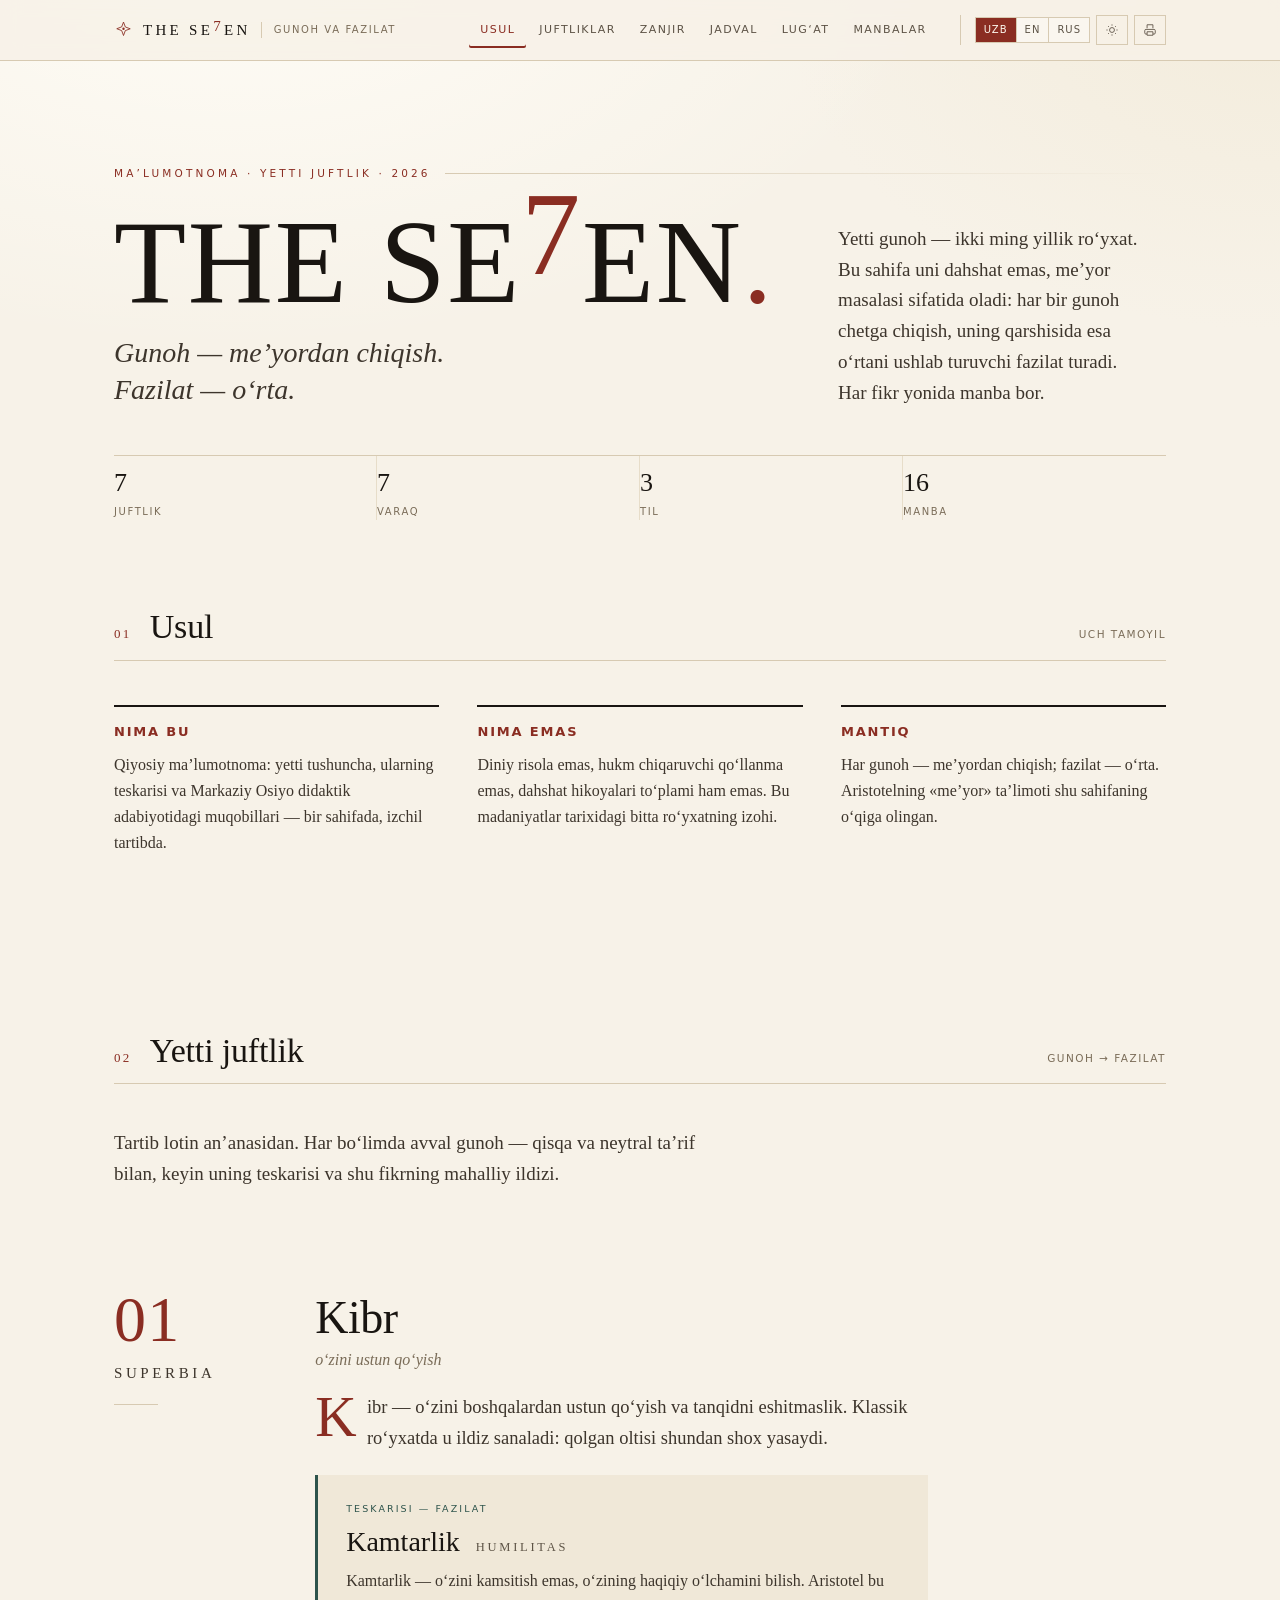
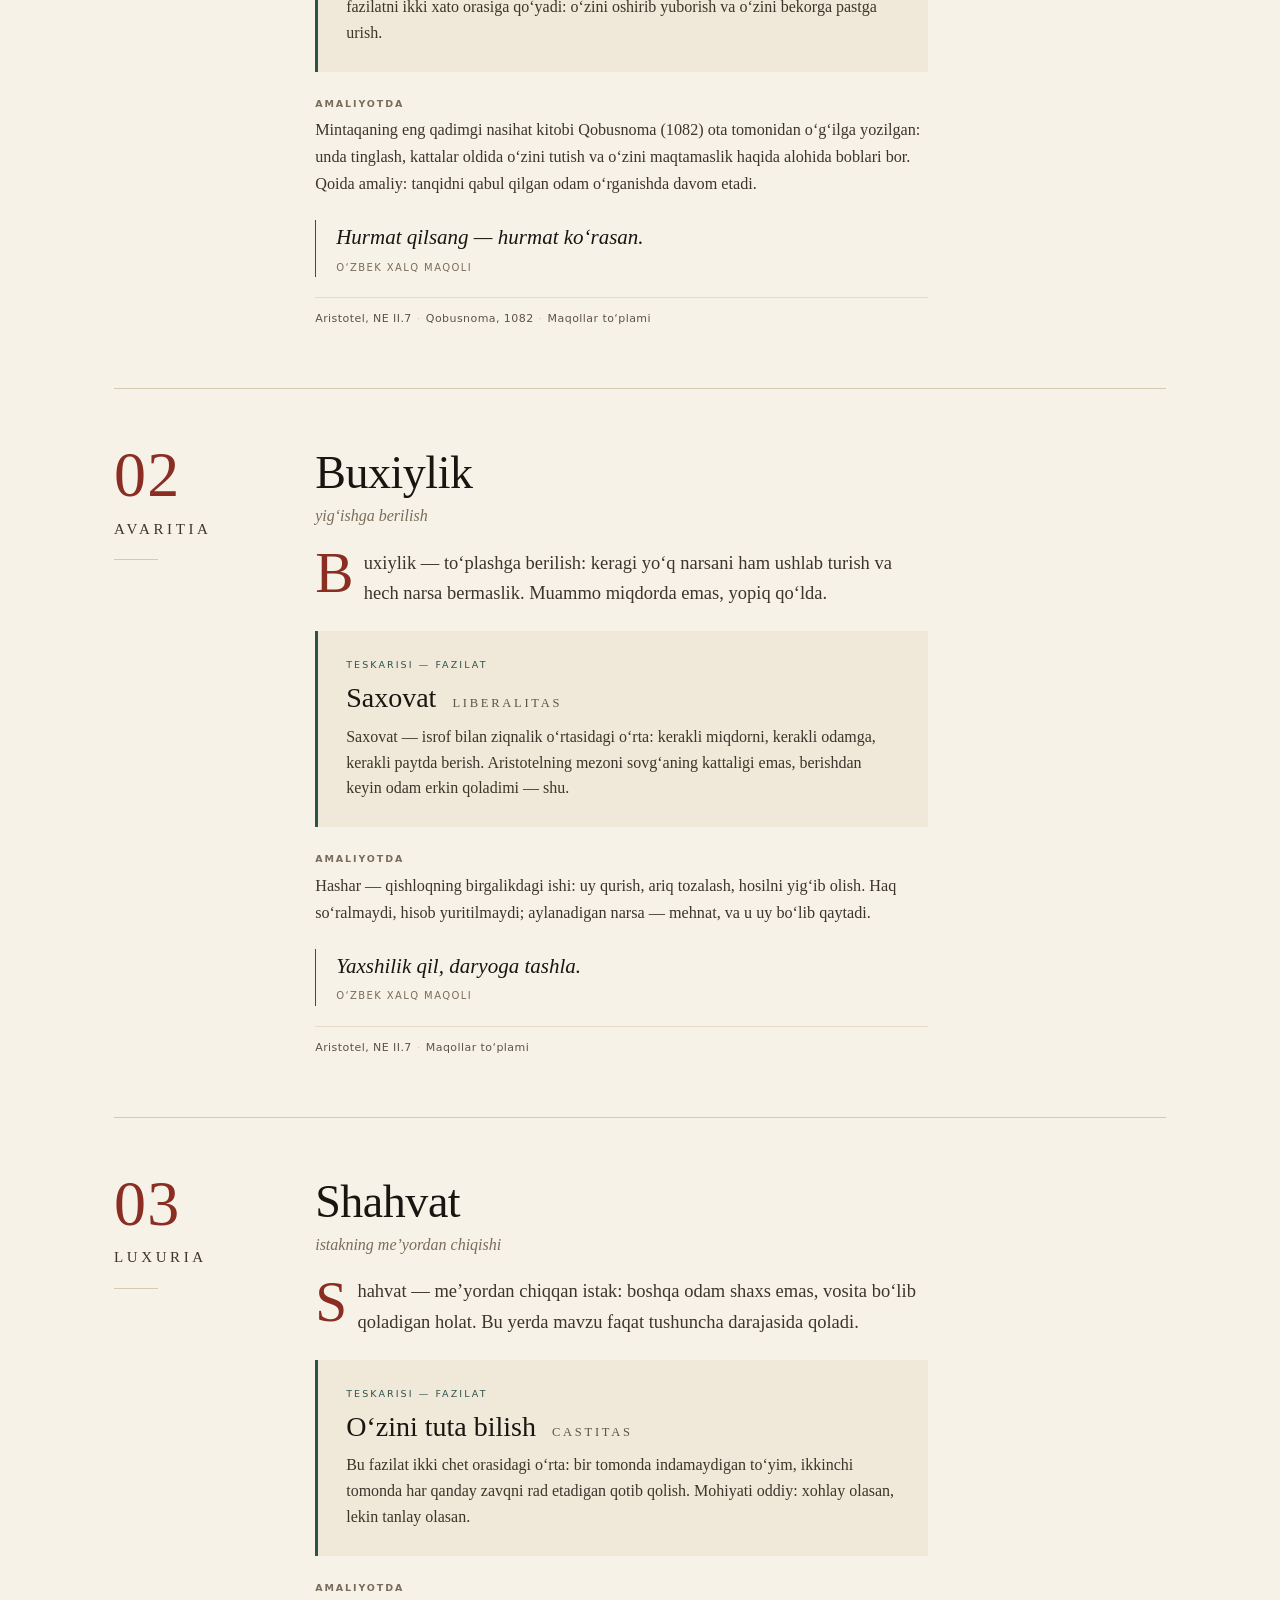
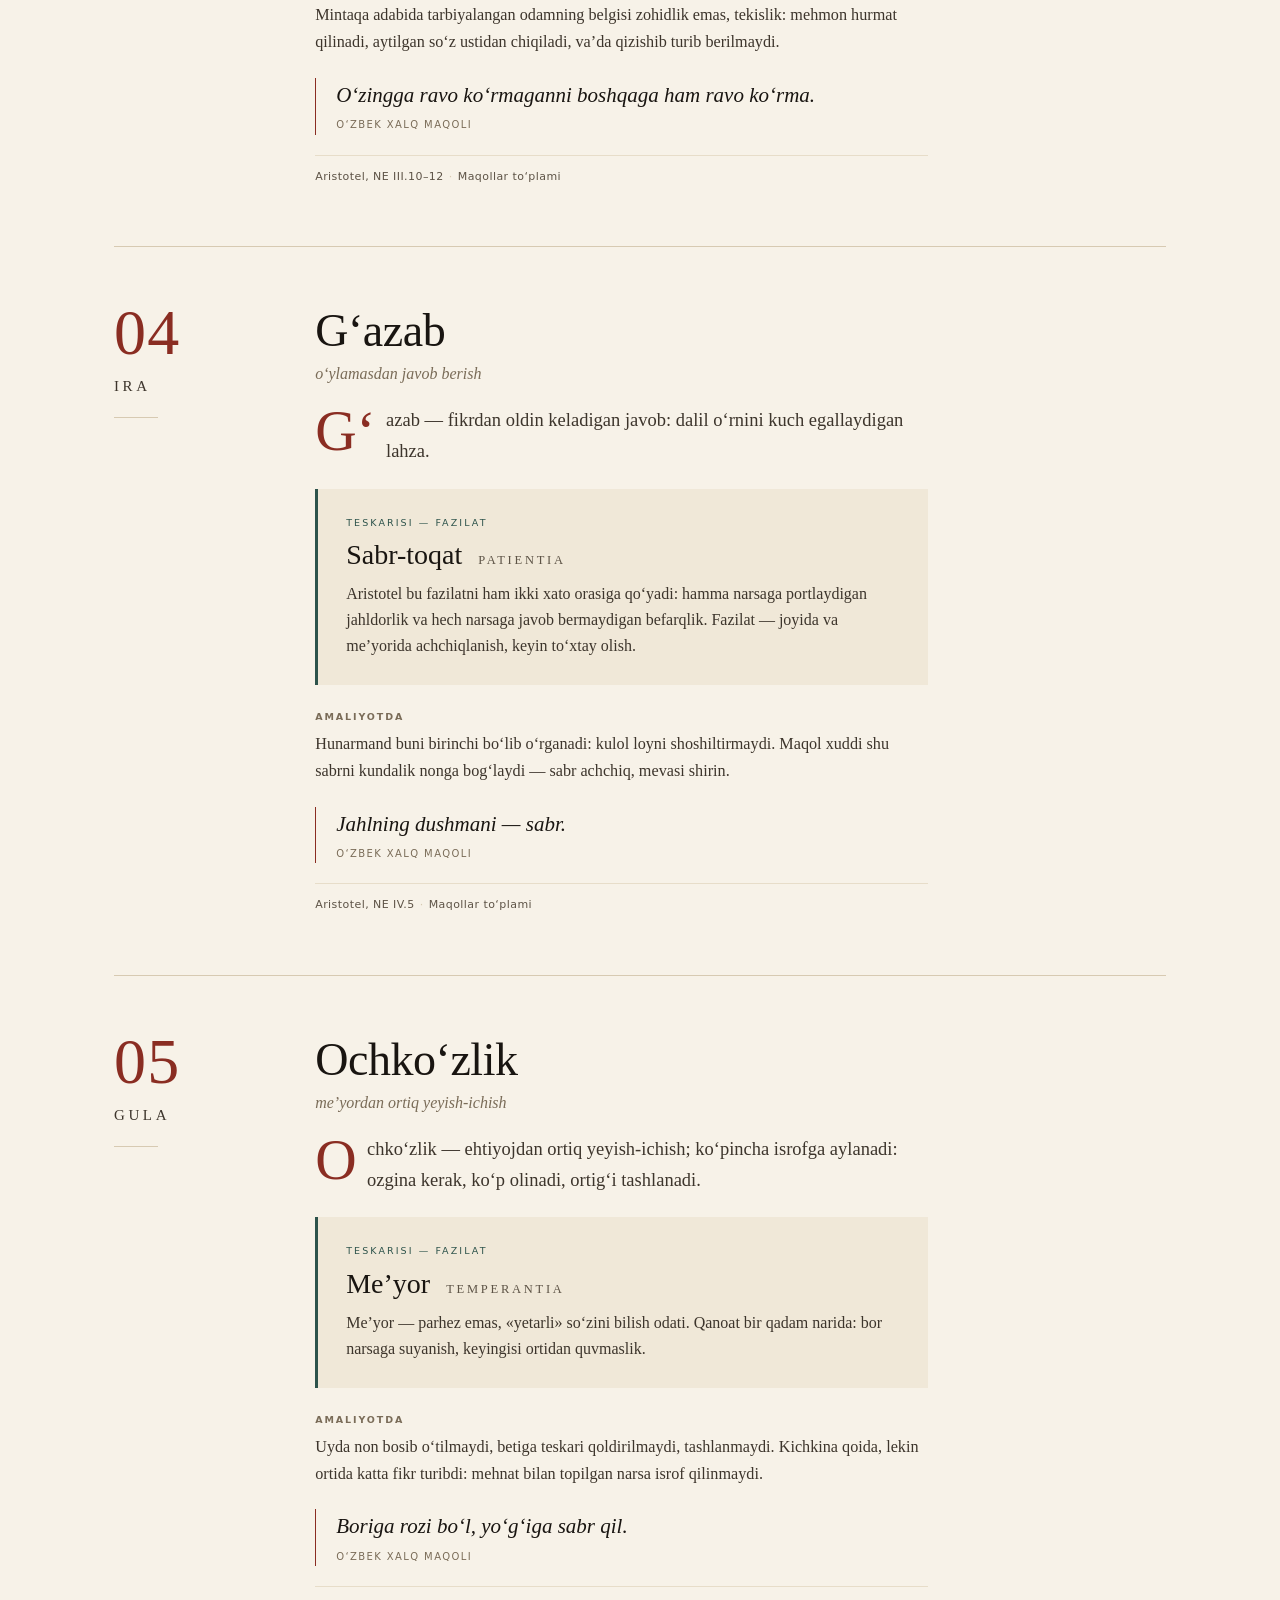
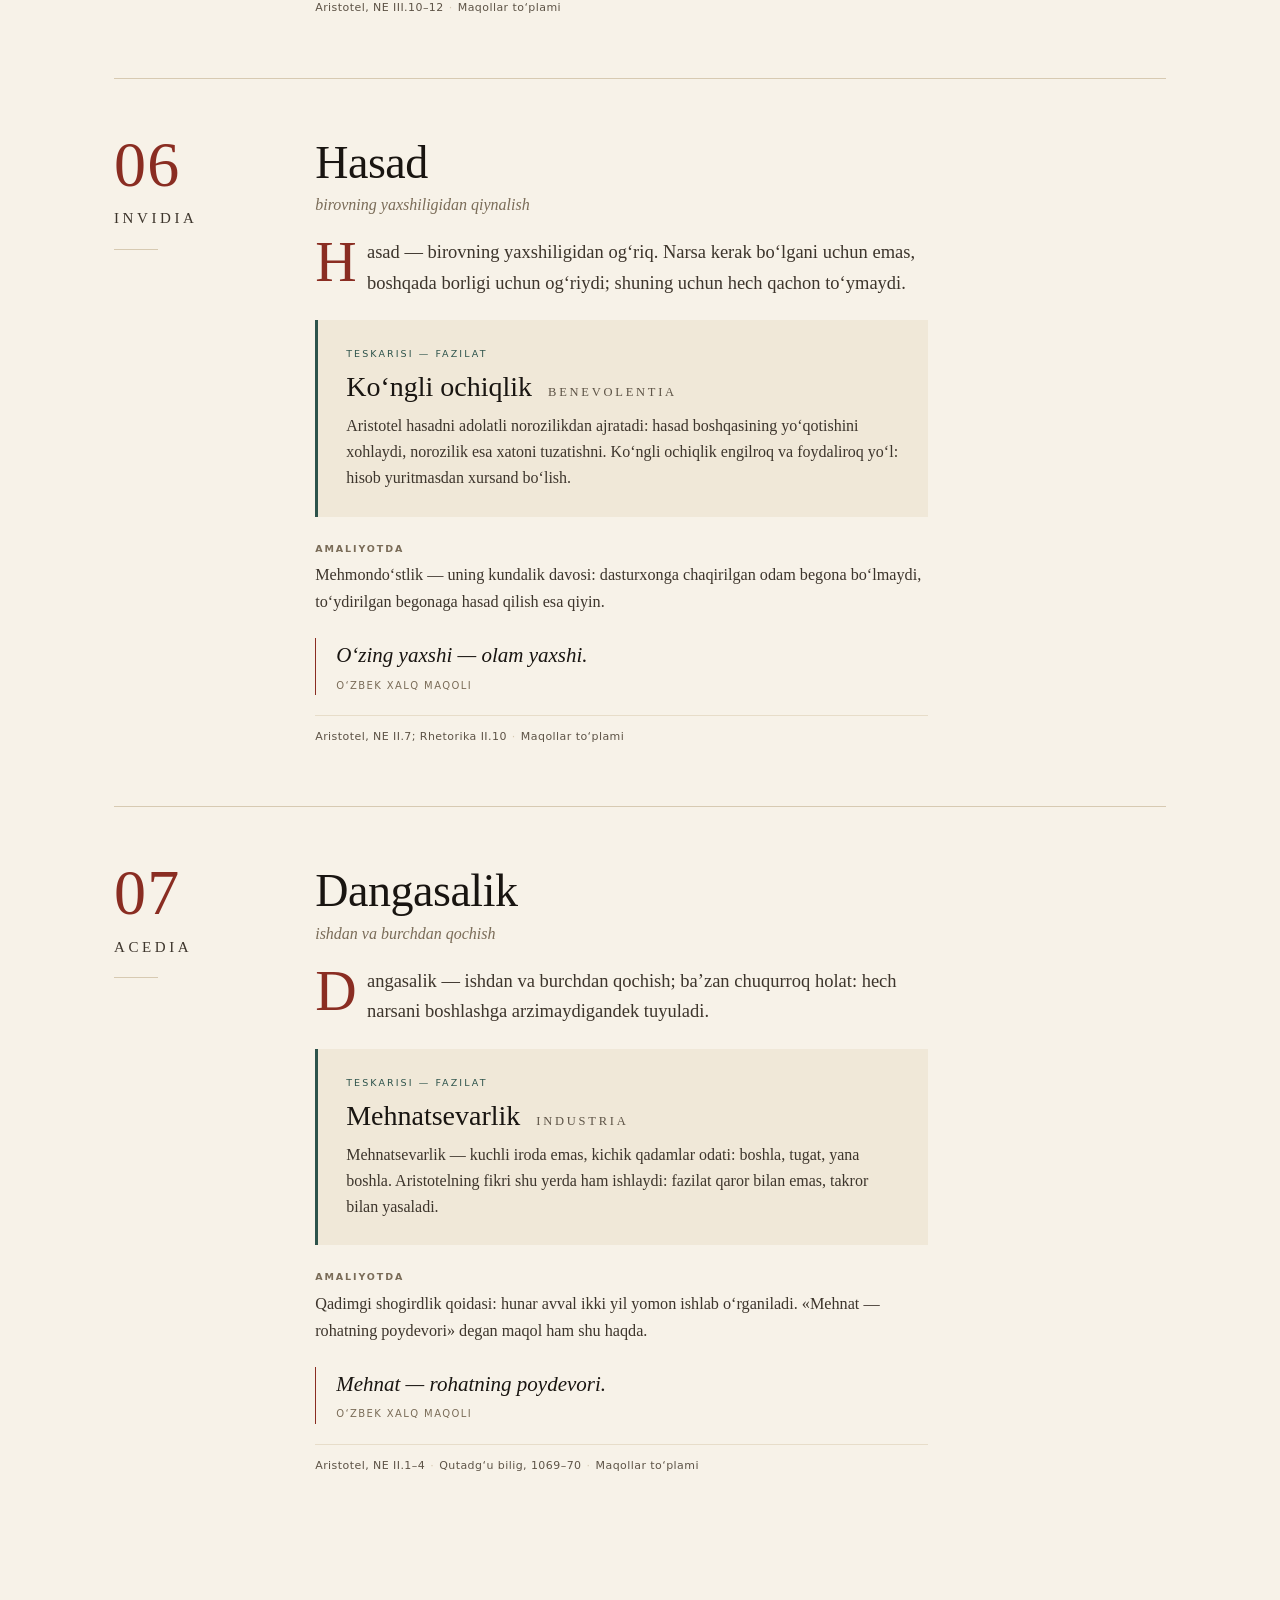
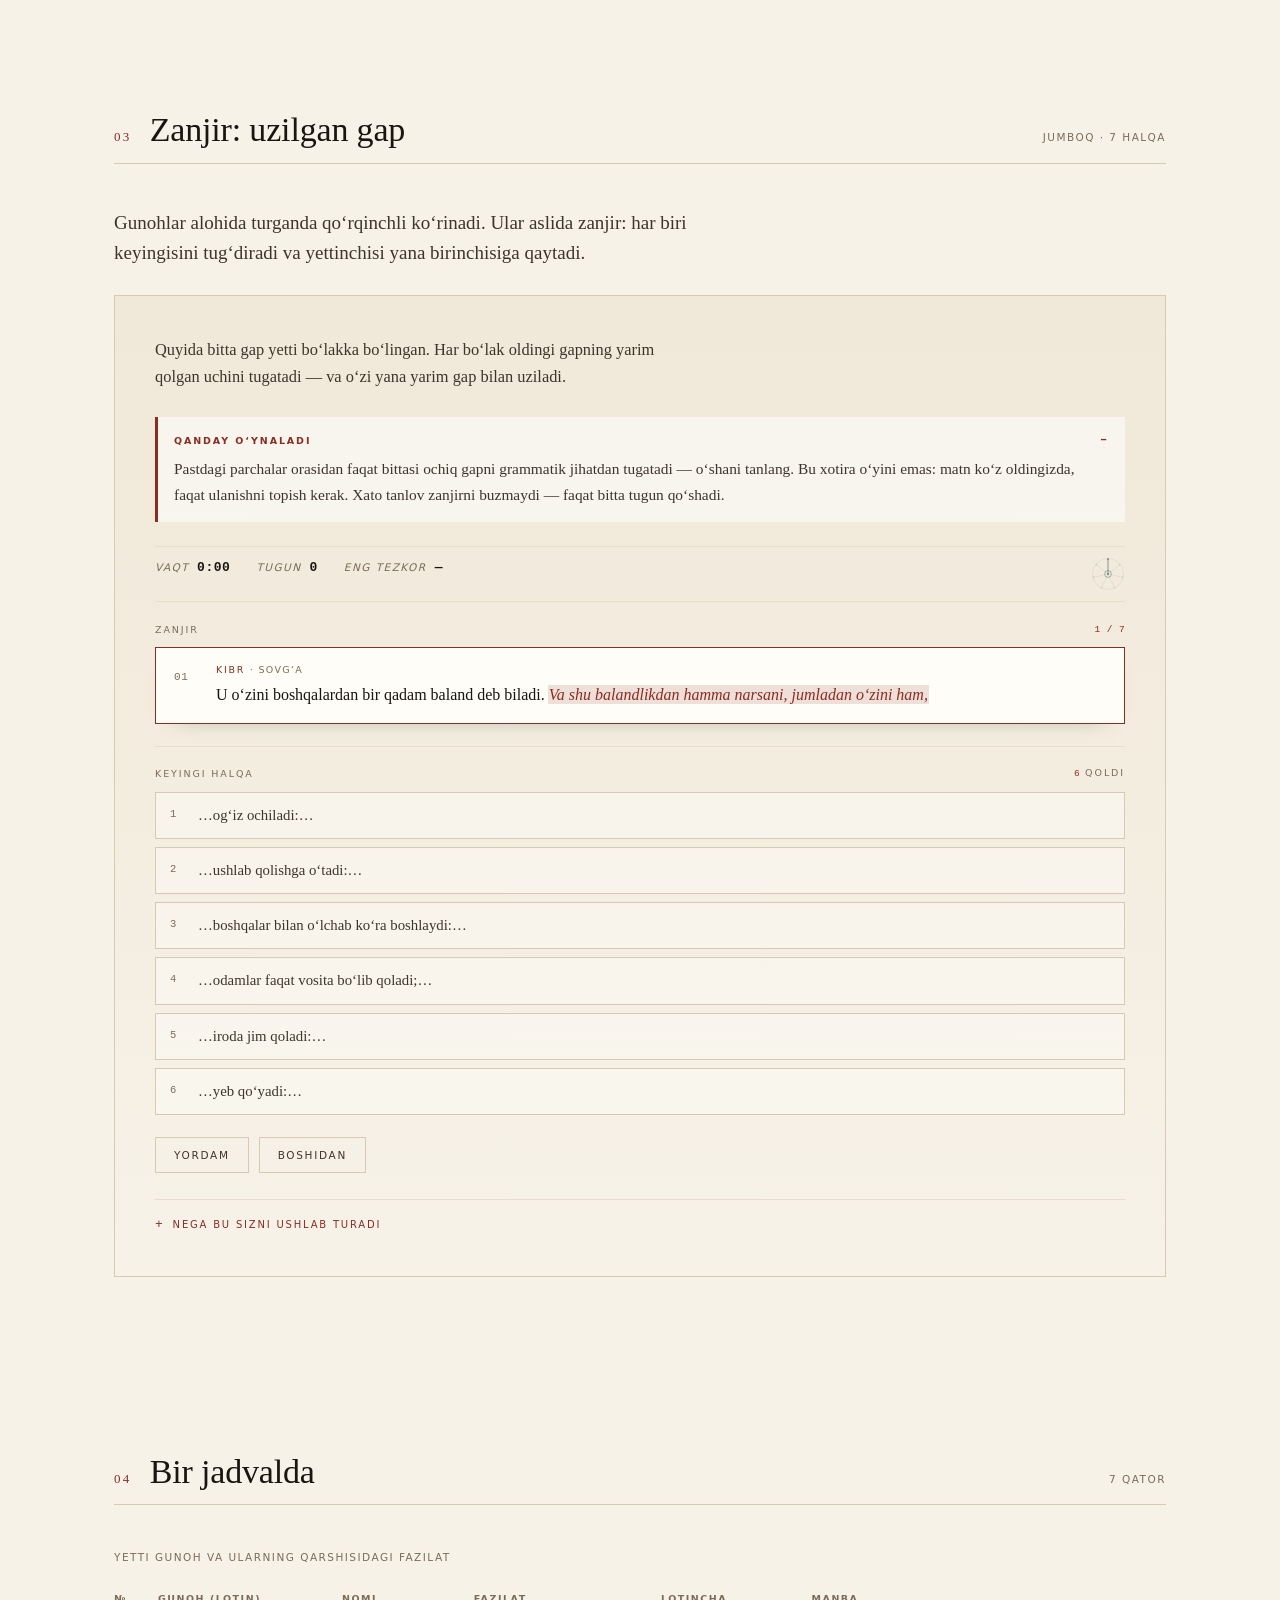
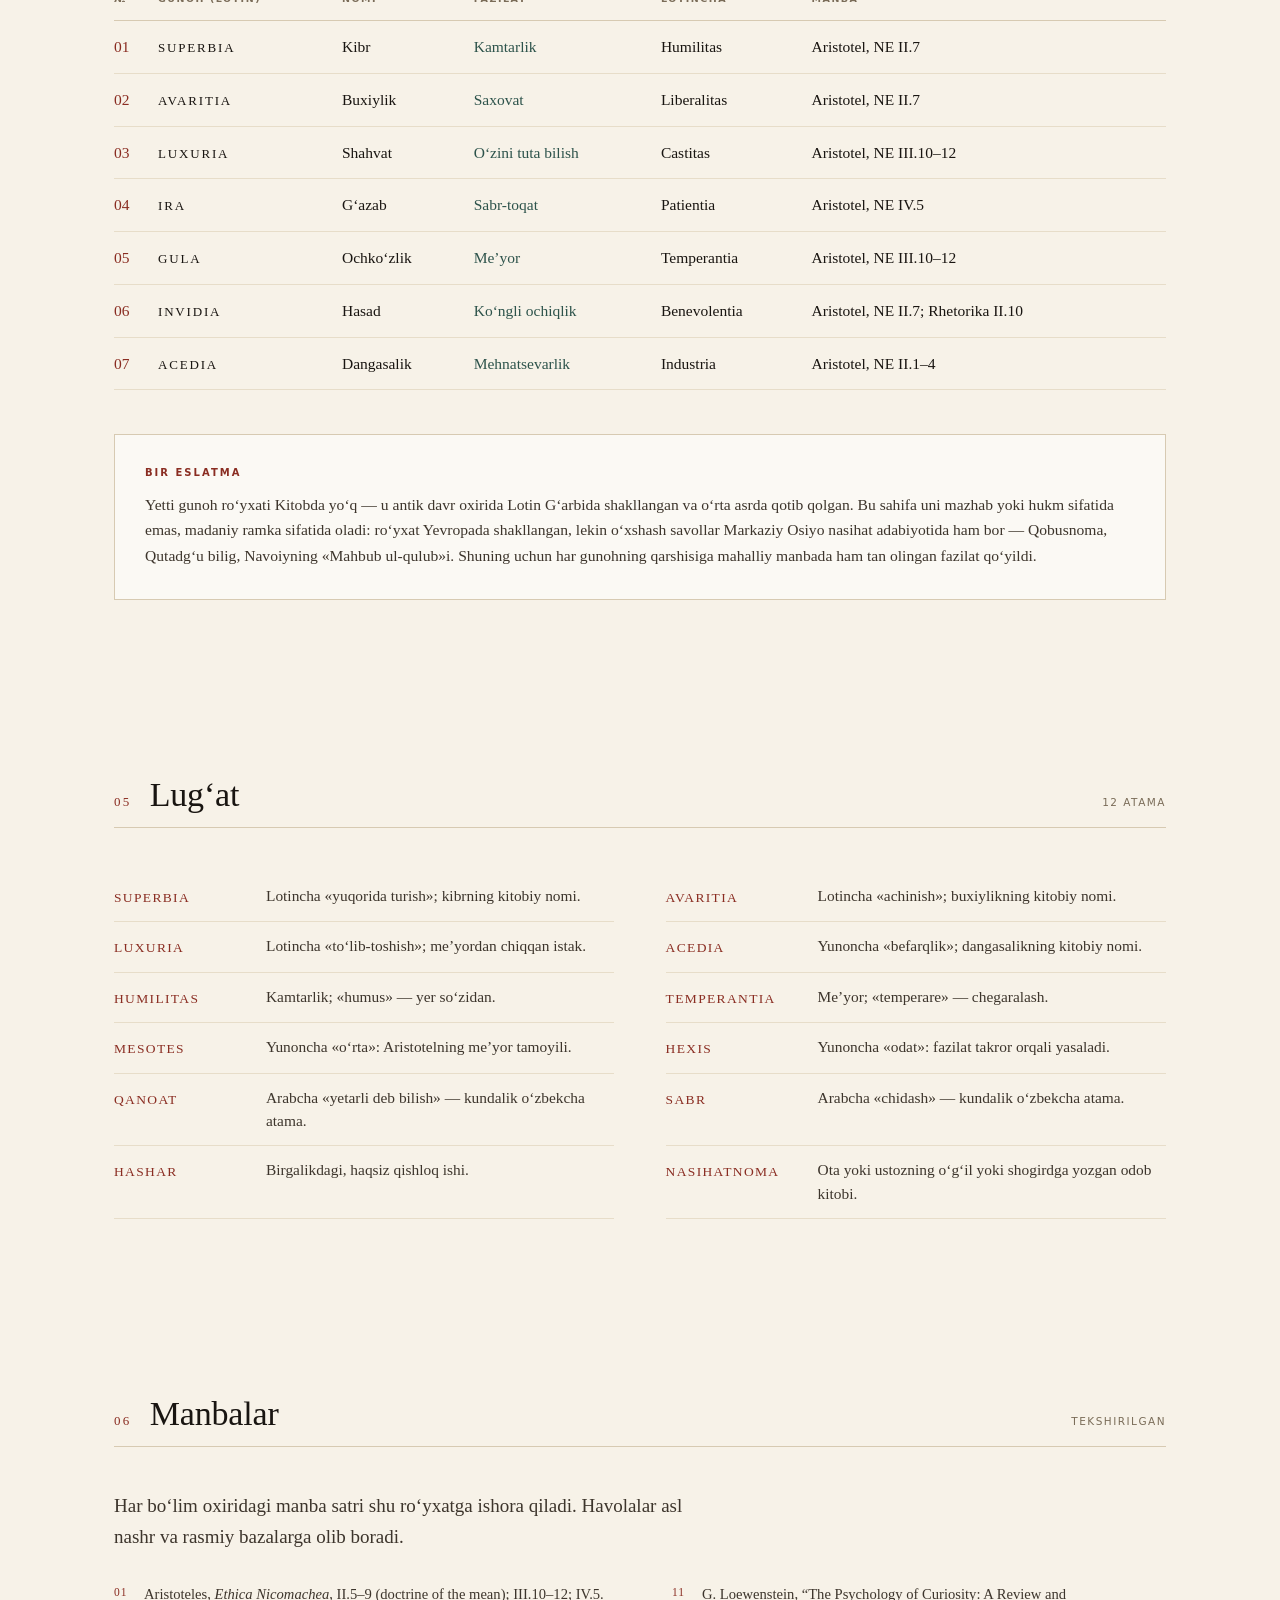
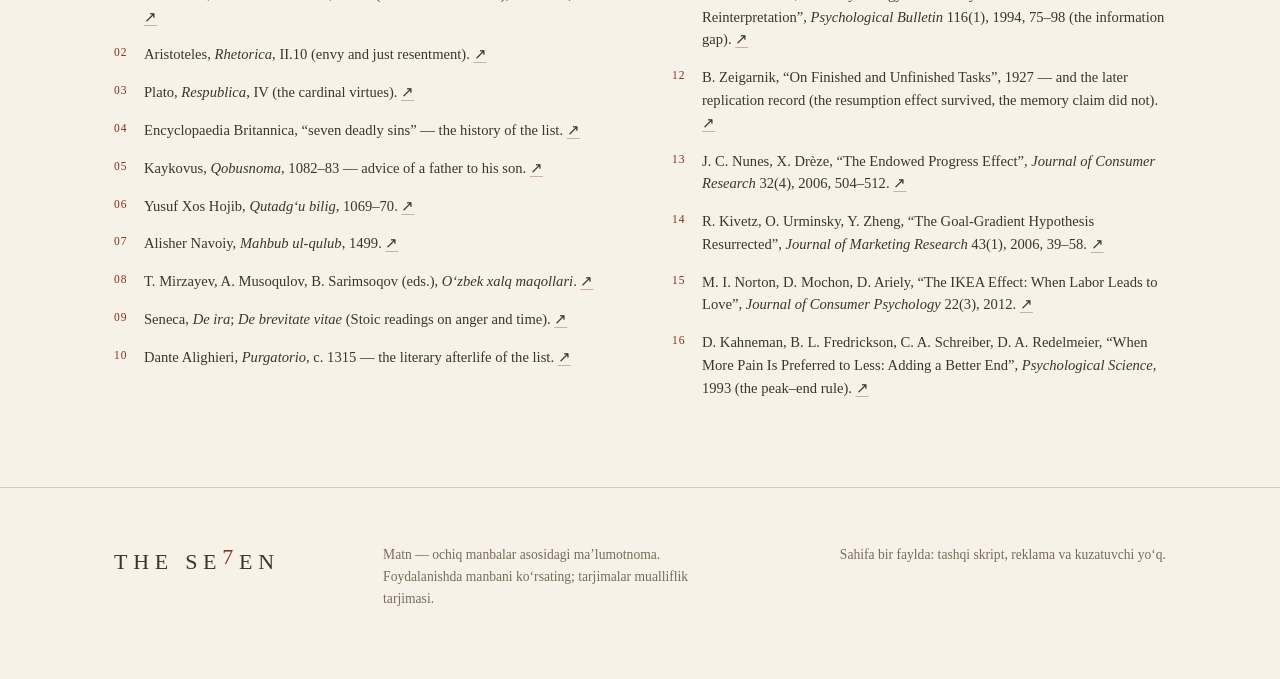
==== commit 7598cc0d: "The Chain, take two: the puzzle is now a single sentence cut into seven pieces — finish the half-sen" ====
--- a/_info_template.html
+++ b/_info_template.html
@@ -160,7 +160,13 @@
 .puzzle{background:linear-gradient(180deg,var(--paper-2),var(--paper)); border:1px solid var(--rule); padding:clamp(20px,3.4vw,40px)}
 .pz-intro{max-width:66ch; margin:0 0 clamp(18px,3vw,26px); color:var(--ink-2); font-size:16.4px}
 .pz-rule{margin:0 0 24px; padding:14px 16px; border-left:3px solid var(--accent); background:var(--wash-2); font-size:15.4px; color:var(--ink-2)}
-.pz-rule b{font-family:var(--sans); font-size:9.5px; letter-spacing:.2em; text-transform:uppercase; color:var(--accent); display:block; margin-bottom:6px; font-weight:600}
+.pz-rule summary{font-family:var(--sans); font-size:9.5px; letter-spacing:.2em; text-transform:uppercase; color:var(--accent); font-weight:600; cursor:pointer; list-style:none; display:flex; align-items:center; gap:8px}
+.pz-rule summary::-webkit-details-marker{display:none}
+.pz-rule summary::after{content:"+"; font-family:var(--mono); font-size:12px; color:var(--accent); margin-left:auto}
+.pz-rule[open] summary::after{content:"–"}
+.pz-rule[open] summary{margin-bottom:6px}
+.pz-rule > span{display:block}
+.pz-hud.wrap{margin-top:18px}
 .pz-hud{display:flex; flex-wrap:wrap; gap:6px 26px; margin:0 0 20px; padding:10px 0; border-top:1px solid var(--rule-2); border-bottom:1px solid var(--rule-2); font-family:var(--sans); font-size:10.5px; letter-spacing:.14em; text-transform:uppercase; color:var(--muted)}
 .pz-hud span{display:inline-flex; align-items:baseline; gap:8px}
 .pz-hud b{font-family:var(--mono); font-size:13px; letter-spacing:.04em; color:var(--ink); font-variant-numeric:tabular-nums}
@@ -169,69 +175,70 @@
 .pz-mini svg{width:34px; height:34px; color:var(--green)}
 .pz-mini .ray{opacity:.16; transition:opacity .45s ease}
 .pz-mini .ray.on{opacity:1}
-.pz-board{display:grid; grid-template-columns:1fr 1fr; gap:clamp(16px,3vw,34px); align-items:start}
-.pz-col-t{font-family:var(--sans); font-size:9.5px; letter-spacing:.2em; text-transform:uppercase; color:var(--muted); margin:0 0 10px; display:flex; justify-content:space-between; align-items:center}
-.pz-col-t em{font-style:normal; color:var(--accent)}
-.slots{list-style:none; margin:0; padding:0; display:flex; flex-direction:column; gap:8px}
-.slot{position:relative; display:flex; align-items:stretch; min-height:56px; border:1px dashed var(--rule); background:var(--wash); transition:border-color .25s, background .25s}
-.slot .idx{width:38px; display:grid; place-items:center; font-family:"Fell",var(--serif); font-size:13px; color:var(--muted); border-right:1px dashed var(--rule)}
-.slot .fill{flex:1; padding:10px 12px; display:flex; gap:10px; align-items:baseline; cursor:pointer}
-.slot .fill .nm{font-family:var(--sans); font-size:10px; letter-spacing:.16em; text-transform:uppercase; color:var(--accent); flex:0 0 auto}
-.slot .fill .tx{font-size:13.6px; line-height:1.42; color:var(--ink-2)}
-.slot .fill .tx.empty{color:var(--muted); font-style:italic}
-.slot.filled{border-style:solid; border-color:var(--ink-3); background:var(--surface)}
-.slot.locked{border-color:var(--green); background:var(--locked-wash)}
-.slot.locked .idx{color:var(--green); border-right-color:var(--locked-line)}
-.slot.locked .fill{cursor:default}
-.slot.locked + .slot.locked::before{content:""; position:absolute; left:18px; top:-9px; width:1px; height:9px; background:var(--green)}
-.slot.locked + .slot.locked::after{content:""; position:absolute; left:15.5px; top:-5px; width:6px; height:6px; border:1px solid var(--green); border-radius:50%; background:var(--paper-2)}
-.slot.wrong{animation:shake .4s ease}
+/* ── the chain: one continuous linked text ─────────────────── */
+.pz-chain{list-style:none; margin:0; padding:0}
+.link{position:relative; display:grid; grid-template-columns:30px 1fr; gap:12px; padding:15px 18px;
+  border:1px solid var(--rule-2); background:var(--surface); transition:border-color .3s, box-shadow .3s}
+.link .n{font-family:var(--mono); font-size:11px; letter-spacing:.06em; color:var(--muted); padding-top:5px}
+.link .body{font-size:16px; line-height:1.56; color:var(--ink); margin:0}
+.link .nm{display:block; font-family:var(--sans); font-size:9.5px; letter-spacing:.18em; text-transform:uppercase; color:var(--accent); margin-bottom:5px}
+.link .nm em{font-style:normal; color:var(--muted); letter-spacing:.14em}
+.link .fit{color:var(--green)}                    /* the fragment that answers the dangling end before it */
+.link .gap{color:var(--accent); font-style:italic} /* the sentence left hanging: the open loop */
+.link.open{border-color:var(--accent); box-shadow:0 10px 26px -22px var(--shadow)}
+.link.open .gap{background:var(--sel); box-shadow:0 0 0 1px var(--sel)}
+.link.done{border-color:var(--green); background:var(--locked-wash)}
+.link.done .gap{background:none; box-shadow:none; color:var(--ink-2); font-style:normal}
+.link.fresh{animation:linkIn .55s cubic-bezier(.2,.7,.3,1) both}
+@keyframes linkIn{from{opacity:0; transform:translateY(10px) scale(.995)}to{opacity:1; transform:none}}
+.join{height:26px; display:grid; place-items:center; color:var(--green); position:relative}
+.join svg{width:44px; height:26px; opacity:.55}
+.join.on svg{opacity:1; animation:ringPulse 1.1s ease}
+@keyframes ringPulse{0%{transform:scale(.6)}55%{transform:scale(1.12)}100%{transform:scale(1)}}
+.pz-ask.gone{display:none}
+.pz-loop{margin:0 0 18px; font-size:15.6px; line-height:1.55; color:var(--ink-2)}
+.pz-loop b{display:block; font-family:var(--sans); font-size:9.5px; letter-spacing:.18em; text-transform:uppercase; color:var(--green); font-weight:600; margin-bottom:5px}
+.pz-loop q{quotes:"«" "»"; font-style:italic; color:var(--ink)}
+.pz-seam{margin:16px 0 0; display:none; font-size:14.4px; line-height:1.55; color:var(--ink-2)}
+.pz-seam.on{display:block; padding:11px 14px; border-left:2px solid var(--green); background:var(--locked-wash); animation:fade .5s ease}
+.pz-seam b{font-family:var(--sans); font-size:9.5px; letter-spacing:.2em; text-transform:uppercase; color:var(--green); font-weight:600; margin-right:8px}
+.pz-seam q{quotes:"«" "»"; font-style:italic; color:var(--ink)}
+.pz-seam .arw{color:var(--green); margin:0 3px}
+@keyframes fade{from{opacity:0; transform:translateY(6px)}to{opacity:1; transform:none}}
+/* the open clause breathes, gently, while it waits to be finished */
+@media (prefers-reduced-motion:no-preference){
+  .link.open .gap{animation:breathe 2.6s ease-in-out infinite}
+}
+@keyframes breathe{0%,100%{box-shadow:0 0 0 1px var(--sel)}50%{box-shadow:0 0 0 3px var(--sel)}}
+.pz-ask{margin-top:22px; padding-top:18px; border-top:1px solid var(--rule-2)}
+.pz-col-t{font-family:var(--sans); font-size:9.5px; letter-spacing:.2em; text-transform:uppercase; color:var(--muted); margin:0 0 10px; display:flex; justify-content:space-between; align-items:center; gap:10px}
+.pz-col-t em{font-style:normal; color:var(--accent); font-family:var(--mono); letter-spacing:.04em}
+.cands{list-style:none; margin:0; padding:0; display:grid; gap:8px}
+.cand{width:100%; text-align:left; font-family:var(--serif); font-size:14.8px; line-height:1.5; color:var(--ink-2);
+  background:var(--wash); border:1px solid var(--rule); padding:11px 14px 12px; cursor:pointer;
+  transition:border-color .2s, background .2s, color .2s; display:grid; grid-template-columns:18px 1fr; gap:10px}
+.cand .k{font-family:var(--mono); font-size:10.5px; color:var(--muted); padding-top:3px}
+.cand > span:last-child{min-width:0}
+.cand:hover{border-color:var(--green); background:var(--locked-wash); color:var(--ink)}
+.cand:hover .k{color:var(--green)}
+.cand.hot{border-color:var(--accent); background:var(--sel); color:var(--ink)}
+.cand.bad{animation:shake .42s ease; border-color:var(--accent)}
+.cands.gone{display:none}
 @keyframes shake{0%,100%{transform:translateX(0)}25%{transform:translateX(-5px)}75%{transform:translateX(5px)}}
-.deck{list-style:none; margin:0; padding:0; display:flex; flex-direction:column; gap:8px}
-.card{position:relative; text-align:left; width:100%; border:1px solid var(--rule); background:var(--surface); padding:11px 13px; cursor:pointer;
-  font-family:var(--serif); color:var(--ink-2); font-size:13.8px; line-height:1.45; transition:transform .2s, box-shadow .2s, border-color .2s; display:block}
-.card:hover{border-color:var(--accent); box-shadow:0 6px 18px -12px var(--shadow)}
-.card .nm{display:block; font-family:var(--sans); font-size:9.5px; letter-spacing:.18em; text-transform:uppercase; color:var(--accent); margin-bottom:5px}
-.card .hook{color:var(--gold); font-style:italic}
-.card.sel{border-color:var(--accent); box-shadow:inset 0 0 0 1px var(--accent)}
-.pz-putbar{display:none}
-@media (max-width:1000px){
-  /* a card should be reachable before the empty slots: deck first */
-  .pz-board > div:first-child{order:2}
-  .pz-board > div:last-child{order:1}
-  .pz-putbar{
-    position:fixed; left:0; right:0; bottom:0; z-index:60; align-items:center; gap:8px;
-    padding:10px 14px calc(10px + env(safe-area-inset-bottom, 0px));
-    background:var(--topbar-solid); border-top:1px solid var(--rule);
-    box-shadow:0 -14px 34px -24px var(--shadow);
-  }
-  .pz-putbar.show{display:flex}
-  .pz-putbar .t{font-family:var(--sans); font-size:9.5px; letter-spacing:.14em; text-transform:uppercase; color:var(--muted); margin-right:2px}
-  .pz-putbar button{
-    flex:1 1 0; min-width:0; height:40px; border:1px solid var(--ink-3); background:var(--surface);
-    font-family:"Fell",var(--serif); font-size:15px; color:var(--ink); cursor:pointer;
-  }
-  .pz-putbar button[disabled]{opacity:.25; pointer-events:none}
-  .pz-win{letter-spacing:.1em; gap:4px 0}
-  .pz-win-actions{flex-direction:column; align-items:stretch}
-  .pz-win-actions .btn{width:100%}
-  body.pz-choosing{padding-bottom:78px}
-  .slot{min-height:46px}
-}
-.pz-seam{margin:16px 0 0; min-height:0; font-size:14.4px; line-height:1.5; color:var(--ink-2); display:none}
-.pz-seam.on{display:block; padding:11px 14px; border-left:2px solid var(--green); background:var(--locked-wash)}
-.pz-seam b{font-family:var(--sans); font-size:9.5px; letter-spacing:.2em; text-transform:uppercase; color:var(--green); font-weight:600; margin-right:8px}
-.pz-seam q{quotes:"«" "»"; font-style:italic}
-.slot.hot{border-color:var(--accent); border-style:solid; background:var(--sel)}
-.slot.ok{animation:okflash .9s ease}
-.slot.bad{animation:shake .45s ease, badflash .9s ease}
-@keyframes okflash{0%{box-shadow:inset 0 0 0 2px var(--green)}100%{box-shadow:inset 0 0 0 0 transparent}}
-@keyframes badflash{0%,60%{box-shadow:inset 0 0 0 2px var(--accent)}100%{box-shadow:inset 0 0 0 0 transparent}}
+.cand.dragging{opacity:.35}
+.drag-ghost{position:fixed; left:0; top:0; z-index:200; pointer-events:none; margin:0; max-width:540px;
+  box-shadow:0 22px 40px -22px var(--shadow); transform-origin:0 0; border-color:var(--accent); background:var(--surface)}
 body.dragging-card{user-select:none; cursor:grabbing}
-body.dragging-card .card{cursor:grabbing}
-.card.dragging{opacity:.35}
-.drag-ghost{position:fixed; left:0; top:0; z-index:200; pointer-events:none; margin:0;
-  box-shadow:0 22px 40px -22px var(--shadow); transform-origin:0 0; border-color:var(--accent)}
+/* why this holds attention: the psychology, folded away */
+.pz-why{margin-top:26px; border-top:1px solid var(--rule-2); padding-top:14px}
+.pz-why summary{cursor:pointer; font-family:var(--sans); font-size:10px; letter-spacing:.18em; text-transform:uppercase; color:var(--accent); list-style:none; display:flex; align-items:center; gap:8px}
+.pz-why summary::-webkit-details-marker{display:none}
+.pz-why summary::before{content:"+"; font-family:var(--mono); font-size:13px; color:var(--accent)}
+.pz-why[open] summary::before{content:"–"}
+.pz-why-body{margin-top:14px; display:grid; gap:14px}
+.pz-why-item h5{margin:0 0 4px; font-family:var(--serif); font-weight:400; font-size:16.5px; color:var(--ink)}
+.pz-why-item p{margin:0; font-size:14.6px; line-height:1.6; color:var(--ink-2)}
+.pz-why-item a{color:var(--green); text-decoration:none; font-family:var(--sans); font-size:10px; letter-spacing:.06em; border-bottom:1px solid var(--locked-line); padding-bottom:1px}
 .pz-actions{display:flex; flex-wrap:wrap; gap:10px; align-items:center; margin-top:22px}
 .btn{font-family:var(--sans); font-size:10.5px; letter-spacing:.16em; text-transform:uppercase; padding:11px 18px; cursor:pointer;
   border:1px solid var(--ink); background:var(--ink); color:var(--paper); transition:.25s}
@@ -445,39 +452,42 @@
 
   <section id="zanjir">
     <div class="wrap">
-      <div class="sec-head"><span class="no">03</span><h2 data-i18n="zanjir.title">Zanjir</h2><span class="hint" data-i18n="zanjir.hint">jumboq · 7 varaq</span></div>
+      <div class="sec-head"><span class="no">03</span><h2 data-i18n="zanjir.title">Zanjir</h2><span class="hint" data-i18n="zanjir.hint">jumboq · 7 halqa</span></div>
       <p class="lede" style="margin:0 0 clamp(18px,3vw,26px); max-width:64ch" data-i18n="zanjir.lead">Gunohlar alohida turganda qo‘rqinchli ko‘rinadi. Ular aslida zanjir: har biri keyingisini tug‘diradi va yettinchisi yana birinchisiga qaytadi.</p>
       <div class="puzzle" id="pz">
-        <p class="pz-intro" data-i18n="zanjir.intro">Quyida yetti varaq aralash yotadi. Har varaqning oxirgi gapi keyingi varaqning birinchi gapiga ulanadi. Yettinchisining uchi birinchisiga qaytadi — aylana yopiladi.</p>
-        <div class="pz-rule"><b data-i18n="zanjir.howh">Qanday o‘ynaladi</b><span data-i18n="zanjir.how">Varaqni tanlang, keyin bo‘sh katakni bosing. Xato joylashsa — varaq qaytadi. To‘g‘ri joylashgan varaq ochiladi va joyida qotadi.</span></div>
-        <div class="pz-hud" id="pzHud">
+        <p class="pz-intro" data-i18n="zanjir.intro">Quyida bitta gap yetti bo‘lakka bo‘lingan. Har bo‘lak oldingi gapning yarim qolgan uchini tugatadi — va o‘zi yana yarim gap bilan uziladi.</p>
+        <details class="pz-rule" id="pzRule" open>
+          <summary data-i18n="zanjir.howh">Qanday o‘ynaladi</summary>
+          <span data-i18n="zanjir.how">Pastdagi parchalar orasidan faqat bittasi ochiq gapni grammatik jihatdan tugatadi — o‘shani tanlang. Bu xotira o‘yini emas: matn ko‘z oldingizda, faqat ulanishni topish kerak. Xato tanlov zanjirni buzmaydi — faqat bitta tugun qo‘shadi.</span>
+        </details>
+        <div class="pz-hud wrap" id="pzHud">
           <span><i data-i18n="zanjir.hudTime">vaqt</i><b id="pzTime">0:00</b></span>
-          <span><i data-i18n="zanjir.hudChecks">tekshiruv</i><b id="pzChecks">0</b></span>
-          <span><i data-i18n="zanjir.hudBest">eng yaxshi</i><b id="pzBest">—</b></span>
+          <span><i data-i18n="zanjir.hudKnots">tugun</i><b id="pzKnots">0</b></span>
+          <span><i data-i18n="zanjir.hudBest">eng tezkor</i><b id="pzBest">—</b></span>
           <span class="pz-mini" aria-hidden="true"><svg viewBox="0 0 100 100" fill="none" stroke="currentColor" stroke-width="1.6" id="pzSealMini"></svg></span>
         </div>
-        <div class="pz-board">
-          <div>
-            <p class="pz-col-t"><span data-i18n="zanjir.slots">Zanjir</span><em id="pzCount">0 / 7</em></p>
-            <ol class="slots" id="pzSlots"></ol>
-          </div>
-          <div>
-            <p class="pz-col-t"><span data-i18n="zanjir.deck">Varaqlar</span></p>
-            <ul class="deck" id="pzDeck"></ul>
-          </div>
+        <p class="pz-col-t"><span data-i18n="zanjir.chainT">Zanjir</span><em id="pzCount">1 / 7</em></p>
+        <ol class="pz-chain" id="pzChain"></ol>
+        <p class="pz-seam" id="pzSeam" aria-live="polite"></p>
+        <div class="pz-ask" id="pzAsk">
+          <p class="pz-col-t"><span data-i18n="zanjir.nextT">Keyingi halqa</span><span id="pzLeft"></span></p>
+          <ul class="cands" id="pzCands"></ul>
         </div>
-        <p class="pz-seam" id="pzSeam" aria-live="polite"></p>
         <div class="pz-actions">
-          <button class="btn" id="pzCheck" data-i18n="zanjir.check">Tekshirish</button>
           <button class="btn ghost" id="pzHint" data-i18n="zanjir.hintBtn">Yordam</button>
           <button class="btn ghost" id="pzReset" data-i18n="zanjir.reset">Boshidan</button>
           <span class="pz-status" id="pzStatus" aria-live="polite"></span>
         </div>
+        <details class="pz-why" id="pzWhy">
+          <summary data-i18n="zanjir.whyT">Nega bu sizni ushlab turadi</summary>
+          <div class="pz-why-body" id="pzWhyBody"></div>
+        </details>
         <div class="pz-done" id="pzDone">
           <div class="pz-seal" aria-hidden="true">
             <svg viewBox="0 0 100 100" fill="none" stroke="currentColor" stroke-width="1.1" id="pzSeal"></svg>
           </div>
-          <h4 data-i18n="zanjir.doneT">Zanjir yopildi</h4>
+          <h4 data-i18n="zanjir.doneT">Aylana yopildi</h4>
+          <p class="pz-loop" id="pzLoop"></p>
           <ul class="pz-pairs" id="pzPairs"></ul>
           <p class="pz-close" data-i18n="zanjir.doneC">Zanjirni uzish uchun yettitasini ham kesish shart emas — bitta halqani uzish yetarli.</p>
           <p class="pz-win" id="pzWin"></p>
@@ -487,7 +497,6 @@
           </div>
         </div>
       </div>
-      <div class="pz-putbar" id="pzPut"><span class="t" data-i18n="zanjir.which">Qaysi katak?</span></div>
     </div>
   </section>
 
@@ -543,7 +552,7 @@
   hero:{kicker:"Ma’lumotnoma · yetti juftlik · 2026",
     sub:"Gunoh — me’yordan chiqish. Fazilat — o‘rta.",
     lede:"Yetti gunoh — ikki ming yillik ro‘yxat. Bu sahifa uni dahshat emas, me’yor masalasi sifatida oladi: har bir gunoh chetga chiqish, uning qarshisida esa o‘rtani ushlab turuvchi fazilat turadi. Har fikr yonida manba bor."},
-  meta:[["7","juftlik"],["7","varaq"],["3","til"],["10","manba"]],
+  meta:[["7","juftlik"],["7","varaq"],["3","til"],["%n","manba"]],
   usul:{title:"Usul", hint:"uch tamoyil",
     a:{h:"Nima bu", t:"Qiyosiy ma’lumotnoma: yetti tushuncha, ularning teskarisi va Markaziy Osiyo didaktik adabiyotidagi muqobillari — bir sahifada, izchil tartibda."},
     b:{h:"Nima emas", t:"Diniy risola emas, hukm chiqaruvchi qo‘llanma emas, dahshat hikoyalari to‘plami ham emas. Bu madaniyatlar tarixidagi bitta ro‘yxatning izohi."},
@@ -608,29 +617,37 @@
      quote:"Mehnat — rohatning poydevori.", qsrc:"O‘zbek xalq maqoli",
      refs:["Aristotel, NE II.1–4","Qutadg‘u bilig, 1069–70","Maqollar to‘plami"]}
   ],
-  zanjir:{title:"Zanjir", hint:"jumboq · 7 varaq",
+  zanjir:{title:"Zanjir: uzilgan gap", hint:"jumboq · 7 halqa",
     lead:"Gunohlar alohida turganda qo‘rqinchli ko‘rinadi. Ular aslida zanjir: har biri keyingisini tug‘diradi va yettinchisi yana birinchisiga qaytadi.",
-    intro:"Quyida yetti varaq aralash yotadi. Har varaqning oxirgi gapi keyingi varaqning birinchi gapiga ulanadi. Yettinchisining uchi birinchisiga qaytadi — aylana yopiladi.",
+    intro:"Quyida bitta gap yetti bo‘lakka bo‘lingan. Har bo‘lak oldingi gapning yarim qolgan uchini tugatadi — va o‘zi yana yarim gap bilan uziladi.",
     howh:"Qanday o‘ynaladi",
-    how:"Varaqni tanlang va bo‘sh katakni bosing — yoki varaqni katakka sudrab tashlang. Xato joylashsa varaq qaytadi; to‘g‘ri joylashgani qulflanib, muhrning bitta nuri yonadi. Klaviaturada 1–7 raqamlari tanlangan varaqni joylashtiradi.",
-    slots:"Zanjir", deck:"Varaqlar", check:"Tekshirish", hintBtn:"Yordam", reset:"Boshidan",
-    which:"Qaysi katak?", pick:"Varaq tanlang — yoki bo‘sh katakni bosing", placed:"Joylashtirildi", empty:"Bo‘sh katak",
-    right:"To‘g‘ri", wrong:"Bu joy emas — varaq qaytdi", hintDone:"Halqa ochildi",
-    early:"Erta — bu halqa keyinroq turadi", late:"Kech — bu halqa avvalroq turadi",
-    seam:"Ulanish", hudTime:"vaqt", hudChecks:"tekshiruv", hudBest:"eng yaxshi",
-    hintsWord:"yordam", newBest:"yangi rekord",
-    share:"Natijani nusxalash", shared:"Nusxalandi", again:"Yana o‘ynash",
-    complete:"Zanjir yopildi. Yetti halqa bir-biriga ulandi.",
-    doneT:"Endi teskarisi", doneC:"Zanjirni uzish uchun yettitasini ham kesish shart emas — bitta halqani uzish yetarli.",
+    how:"Pastdagi parchalar orasidan faqat bittasi ochiq gapni grammatik jihatdan tugatadi — o‘shani tanlang. Bu xotira o‘yini emas: matn ko‘z oldingizda, faqat ulanishni topish kerak. Xato tanlov zanjirni buzmaydi — faqat bitta tugun qo‘shadi.",
+    chainT:"Zanjir", nextT:"Keyingi halqa", leftW:"qoldi", given:"sovg‘a",
+    hudTime:"vaqt", hudKnots:"tugun", hudBest:"eng tezkor", hintsW:"yordam", newBest:"yangi rekord",
+    right:"Ulandi", wrong:"Bu parcha o‘sha yarim gapga ulanmaydi — zanjir joyida qoldi.", seam:"Ulanish",
+    hintBtn:"Yordam", reset:"Boshidan", again:"Yana o‘ynash", share:"Natijani nusxalash", shared:"Nusxalandi",
+    hintDone:"Keyingi parcha shu so‘z bilan boshlanadi:",
+    doneT:"Aylana yopildi",
+    doneC:"Zanjirni uzish uchun yettitasini ham kesish shart emas — bitta halqani uzish yetarli.",
+    loopH:"Oxirgi parcha birinchi gapga qaytdi:",
+    whyT:"Nega bu sizni ushlab turadi",
+    why:[
+      {h:"Yarim qolgan gap", t:"Har halqa tugallanmagan gap bilan uziladi. Psixolog Jorj Louenshteyn buni «bilim bo‘shlig‘i» deb atagan: odam to‘liq bilmagan narsaga emas, aynan sal qolgan narsaga eng kuchli qiziqadi — javob berilishi bilan qiziqish so‘nadi. Shuning uchun har parcha avval javob beradi, keyin yana savol qoldiradi.", n:11},
+      {h:"Boshlanganini tashlab ketish qiyin", t:"1927-yilda Bluma Zeygarnik tugallanmagan ishlar xotirada uzoqroq qolishini ko‘rsatdi. Keyingi takrorlashlar bu farqni ancha zaif topdi (jamlanma nisbat ≈ 1.0), lekin uning hamkasbi Ovsiankina ko‘rgan narsa mustahkam chiqdi: boshlangan ishni odam o‘zi qaytib davom ettiradi. Shuning uchun o‘yin xotiraga emas, davom ettirishga qurilgan.", n:12},
+      {h:"Birinchi qadam sovg‘a", t:"Nunes va Dreze karta tajribasida ko‘rdi: bo‘sh sakkiz shtamp o‘rniga o‘nta shtampdan ikkitasi oldindan bosilgani berilganda, ayni shu mehnat bilan kartani tugatish 19% dan 34% ga chiqdi. Sharti bitta — sovg‘aning sababi aytilishi kerak. Shuning uchun birinchi halqa «sovg‘a» deb belgilangan va sababi yozilgan.", n:13},
+      {h:"Oxiriga yaqin tezlashuv", t:"Kivetz, Urminskiy va Chjen kuzatuvida odamlar maqsadga yaqinlashgan sari tezroq harakat qildi. Shuning uchun hisoblagich qolganini emas, yig‘ilgan halqalarni ko‘rsatadi — va oxirgi halqa tantana bilan yopiladi.", n:14},
+      {h:"O‘z qo‘li bilan ulagan zanjir", t:"Norton, Mochon va Arieli «IKEA effekti»ni ko‘rsatdi: odam o‘zi yig‘gan narsani qimmatroq baholaydi. Chegarasi bor — bu faqat ish tugallansa ishlaydi, buzilgan ish effektni o‘chiradi. Shuning uchun xato javob zanjirni buzmaydi, faqat tugun qo‘shadi.", n:15},
+      {h:"Oxiri esda qoladi", t:"Kahneman va hamkasablari tajriba qanday esda qolishini davomiylik emas, eng kuchli nuqta va yakun belgilashini ko‘rsatdi. Shuning uchun eng kuchli lahza oxirida: yettinchi parcha birinchi gapga qaytib, aylanani yopadi.", n:16}
+    ],
     cuts:[["Kibr","Kamtarlik"],["Buxiylik","Saxovat"],["Shahvat","O‘zini tutish"],["G‘azab","Sabr"],["Ochko‘zlik","Me’yor"],["Hasad","Ko‘ngli ochiqlik"],["Dangasalik","Mehnatsevarlik"]],
     cards:[
-      {k:"kibr", t:"U o‘zini boshqalardan bir qadam baland deb biladi — va eshitishni to‘xtatadi.", h:"U o‘zini hamma bilan o‘lchay boshlaydi."},
-      {k:"hasad", t:"O‘lchash odatga aylanadi: birovga kelgan har bir yaxshilik uning daftariga zarar bo‘lib yoziladi.", h:"U daftarning narigi tomonidagi narsani xohlaydi va ushlab qolishga o‘tadi."},
-      {k:"buxiylik", t:"Ushlab qolish boshlanadi: qo‘l yopiladi va undan hech narsa chiqmaydi.", h:"Qo‘l yopilgan joyda og‘iz ochiladi: ishtaha ko‘proq so‘raydi."},
-      {k:"ochkozlik", t:"Bir eshik ochilgan ishtaha hamma eshikni so‘raydi.", h:"Chegarasiz xohlash odamni odam sifatida ko‘rishdan voz kechtiradi."},
-      {k:"shahvat", t:"Odamlar vosita bo‘lib qoladi; biri vosita bo‘lishdan bosh tortsa, u avval hayron, keyin g‘azablangan bo‘ladi.", h:"Rad javobi kuch bilan beriladi."},
-      {k:"gazab", t:"Kuch uni yeb qo‘yadi; ortida yillar bo‘yi baqirgan odam qoladi.", h:"Endi hech narsa boshlashga arzimaydi — iroda jim qoladi."},
-      {k:"dangasalik", t:"U hech narsa qilmaydi va o‘zini bu ma’nosiz mehnatdan baland deb biladi —", h:"...va aylana yopiladi: u yana o‘zini boshqalardan bir qadam baland deb biladi."}
+      {k:"kibr", in:"", mid:"U o‘zini boshqalardan bir qadam baland deb biladi.", out:"Va shu balandlikdan hamma narsani, jumladan o‘zini ham,"},
+      {k:"hasad", in:"boshqalar bilan o‘lchab ko‘ra boshlaydi:", mid:"birovga kelgan har bir yaxshilik uning daftariga zarar bo‘lib yoziladi.", out:"Va u daftarga qarab, o‘zinikidan ham ko‘proq"},
+      {k:"buxiylik", in:"ushlab qolishga o‘tadi:", mid:"qo‘l yopiladi va undan hech narsa chiqmaydi.", out:"Lekin qo‘l yopilgan joyda"},
+      {k:"ochkozlik", in:"og‘iz ochiladi:", mid:"bir eshik ochilgan ishtaha hamma eshikni so‘raydi.", out:"Va odamni narsa deb ko‘rish boshlangach,"},
+      {k:"shahvat", in:"odamlar faqat vosita bo‘lib qoladi;", mid:"biri vosita bo‘lishdan bosh tortsa, rad javobi kuch bilan qaytariladi.", out:"Va kuch uni"},
+      {k:"gazab", in:"yeb qo‘yadi:", mid:"ortida yillar bo‘yi baqirgan odam qoladi.", out:"Va o‘sha odamga endi hech narsa boshlashga arzimaydi, shuning uchun"},
+      {k:"dangasalik", in:"iroda jim qoladi:", mid:"u hech narsa qilmaydi va o‘zini bu ma’nosiz mehnatdan baland deb biladi.", out:"Ya’ni hammasi boshiga qaytadi: o‘zini boshqalardan bir qadam baland deb biladigan odamga."}
     ]},
   jadval:{title:"Bir jadvalda", hint:"7 qator", cap:"Yetti gunoh va ularning qarshisidagi fazilat",
     th:["№","Gunoh (lotin)","Nomi","Fazilat","Lotincha","Manba"]},
@@ -662,7 +679,7 @@
   hero:{kicker:"Reference · seven pairs · 2026",
     sub:"Vice is the extreme. Virtue is the mean.",
     lede:"The seven deadly sins are a two-thousand-year-old list. This page reads the list not as horror but as a question of measure: every vice is an overshoot, and opposite it stands the virtue that holds the middle. Every claim carries a source."},
-  meta:[["7","pairs"],["7","cards"],["3","languages"],["10","sources"]],
+  meta:[["7","pairs"],["7","cards"],["3","languages"],["%n","sources"]],
   usul:{title:"Method", hint:"three principles",
     a:{h:"What this is", t:"A comparative reference: seven concepts, their reversals, and the equivalents found in the didactic literature of Central Asia — on one page, in a fixed order."},
     b:{h:"What it is not", t:"Not a religious tract, not a book of rulings, not a collection of horror stories. It is a reading of one list inside cultural history."},
@@ -727,29 +744,37 @@
      quote:"Labour is the foundation of rest.", qsrc:"Uzbek proverb",
      refs:["Aristotle, NE II.1–4","Qutadgu Bilig, 1069–70","Proverb collection"]}
   ],
-  zanjir:{title:"The Chain", hint:"puzzle · 7 cards",
+  zanjir:{title:"The Chain: a broken sentence", hint:"puzzle · 7 links",
     lead:"Seen one at a time, the vices look monstrous. In fact they are a chain: each one produces the next, and the seventh returns to the first.",
-    intro:"Seven cards lie shuffled below. The last sentence of each card is the hook for the first sentence of the next. The end of the seventh returns to the first — the circle closes.",
+    intro:"Below, one sentence has been cut into seven pieces. Each piece finishes the half-sentence the one before it left hanging — and leaves a new half-sentence open.",
     howh:"How to play",
-    how:"Pick a card and tap an empty slot — or drag the card onto it with a mouse. A wrong card returns; a right one locks in and lights one ray of the seal. On a keyboard, digits 1–7 place the selected card.",
-    slots:"The chain", deck:"Cards", check:"Check", hintBtn:"Hint", reset:"Restart",
-    which:"Which slot?", pick:"Pick a card — or tap an empty slot", placed:"Placed", empty:"Empty slot",
-    right:"Correct", wrong:"Not this slot — the card returns", hintDone:"Link opened",
-    early:"Too early — this link comes later", late:"Too late — this link comes earlier",
-    seam:"Joint", hudTime:"time", hudChecks:"checks", hudBest:"best",
-    hintsWord:"hints", newBest:"new best",
-    share:"Copy result", shared:"Copied", again:"Play again",
-    complete:"The chain is closed. Seven links joined.",
-    doneT:"Now the reversal", doneC:"You do not have to cut all seven links to break the chain — one is enough.",
+    how:"Only one fragment finishes the open sentence grammatically — pick it. This is not a memory game: the text stays in front of you, the only thing to find is the joint. A wrong choice never breaks the chain, it only adds a knot.",
+    chainT:"The chain", nextT:"Next link", leftW:"left", given:"a gift",
+    hudTime:"time", hudKnots:"knots", hudBest:"fastest", hintsW:"hints", newBest:"new best",
+    right:"Joined", wrong:"That fragment does not join the open half-sentence — the chain stays as it was.", seam:"Joint",
+    hintBtn:"Hint", reset:"Restart", again:"Play again", share:"Copy result", shared:"Copied",
+    hintDone:"The next fragment begins with:",
+    doneT:"The circle is closed",
+    doneC:"You do not have to cut all seven links to break the chain — one is enough.",
+    loopH:"The last fragment returned to the first sentence:",
+    whyT:"Why this holds you",
+    why:[
+      {h:"The half-open sentence", t:"Every link ends on an unfinished clause. The psychologist George Loewenstein called this an information gap: curiosity is strongest not when we know nothing but when we almost know — and it fades the moment the answer arrives. So each fragment answers, then asks again.", n:11},
+      {h:"A started thing is hard to leave", t:"In 1927 Bluma Zeigarnik showed that unfinished tasks linger in memory; later replications made that gap far weaker (pooled ratio ≈ 1.0), but what her colleague Ovsiankina saw held up: people return on their own to a task they have begun. So this game is built on resuming, not on remembering.", n:12},
+      {h:"The first step is a gift", t:"In Nunes and Drèze’s stamp-card study, a 10-stamp card with 2 stamps already given raised completion from 19% to 34% for exactly the same effort — on one condition: the head start had to come with a reason. So the first link is marked as a gift, and the reason is written down.", n:13},
+      {h:"Acceleration near the end", t:"Kivetz, Urminsky and Zheng found that people move faster as a goal comes closer. So the counter shows links gathered, not links left — and the last link closes with ceremony.", n:14},
+      {h:"A chain you joined yourself", t:"Norton, Mochon and Ariely described the IKEA effect: we value what we assembled ourselves. But it holds only if the build is completed — a destroyed or unfinished one kills the effect. So a wrong choice never breaks this chain; it only adds a knot.", n:15},
+      {h:"The end is what is remembered", t:"Kahneman and colleagues showed that an experience is remembered by its peak and its ending, not its duration. So the strongest moment is saved for last: the seventh fragment returns to the first sentence and closes the circle.", n:16}
+    ],
     cuts:[["Pride","Humility"],["Greed","Generosity"],["Lust","Self-command"],["Wrath","Patience"],["Gluttony","Measure"],["Envy","Goodwill"],["Sloth","Diligence"]],
     cards:[
-      {k:"kibr", t:"He is certain he stands a step above the others — and he stops listening.", h:"He begins to measure himself against everyone."},
-      {k:"hasad", t:"Measuring becomes a habit: every good thing that happens to anyone else is entered in his ledger as a loss.", h:"He wants what is on the other side of the ledger, and starts to keep."},
-      {k:"buxiylik", t:"Keeping begins: the hand closes and nothing leaves it.", h:"Where the hand closed, the mouth opens — appetite asks for more."},
-      {k:"ochkozlik", t:"An appetite given one door asks for all of them.", h:"Wanting without limit, he stops seeing people as people."},
-      {k:"shahvat", t:"People become instruments; when one refuses to be an instrument he is surprised — and then furious.", h:"The refusal is answered with force."},
-      {k:"gazab", t:"Force consumes him; what is left is a man who has been shouting for years.", h:"Nothing seems worth beginning now; the will goes quiet."},
-      {k:"dangasalik", t:"He does nothing, and tells himself he is above all this pointless labour —", h:"…and the circle closes: he is certain he stands a step above the others."}
+      {k:"kibr", in:"", mid:"He is certain he stands a step above the others.", out:"And from that height he begins to weigh everything, himself included,"},
+      {k:"hasad", in:"against everyone else:", mid:"every good thing that happens to another is entered in his ledger as a loss.", out:"And reading that ledger, he wants to hold on to more than his own —"},
+      {k:"buxiylik", in:"so he starts to keep:", mid:"the hand closes and nothing leaves it.", out:"But where the hand is closed,"},
+      {k:"ochkozlik", in:"the mouth opens:", mid:"an appetite let in at one door asks for every door.", out:"And once a person is seen as a thing,"},
+      {k:"shahvat", in:"people become only means;", mid:"if one of them refuses to be a means, the refusal is answered with force.", out:"And force"},
+      {k:"gazab", in:"eats him up:", mid:"what is left is a man who has been shouting for years.", out:"And to that man nothing is worth beginning any more, so"},
+      {k:"dangasalik", in:"the will goes quiet:", mid:"he does nothing and counts himself above this pointless labour.", out:"Which is where it began: with a man certain he stands a step above the others."}
     ]},
   jadval:{title:"In one table", hint:"7 rows", cap:"The seven vices and the virtue set against each",
     th:["№","Vice (Latin)","Name","Virtue","Latin","Source"]},
@@ -781,7 +806,7 @@
   hero:{kicker:"Справочник · семь пар · 2026",
     sub:"Порок — выход из меры. Добродетель — середина.",
     lede:"Семь смертных грехов — список возрастом в две тысячи лет. Эта страница читает его не как ужас, а как вопрос о мере: каждый порок — крайность, и напротив него стоит добродетель, держащая середину. У каждого утверждения есть источник."},
-  meta:[["7","пар"],["7","карт"],["3","языка"],["10","источников"]],
+  meta:[["7","пар"],["7","карт"],["3","языка"],["%n","источников"]],
   usul:{title:"Метод", hint:"три принципа",
     a:{h:"Что это", t:"Сравнительный справочник: семь понятий, их обратная сторона и соответствия в дидактической литературе Центральной Азии — на одной странице, в строгом порядке."},
     b:{h:"Чем это не является", t:"Это не религиозный трактат, не книга предписаний и не сборник историй ужасов. Это разбор одного списка внутри истории культуры."},
@@ -846,29 +871,37 @@
      quote:"Труд — основа покоя.", qsrc:"Узбекская пословица",
      refs:["Аристотель, NE II.1–4","Кутадгу билиг, 1069–70","Сборник пословиц"]}
   ],
-  zanjir:{title:"Цепь", hint:"головоломка · 7 карт",
-    lead:"Пороки, взятые по отдельности, кажутся чудовищами. На деле это цепь: каждый производит следующий, а седьмой возвращается к первому.",
-    intro:"Семь карт лежат вперемешку. Последняя фраза каждой карты — зацепка для первой фразы следующей. Конец седьмой возвращается к первой — круг замыкается.",
+  zanjir:{title:"Цепь: разорванная фраза", hint:"головоломка · 7 звеньев",
+    lead:"Пороки, взятые по отдельности, выглядят чудовищами. На деле они — цепь: каждый порождает следующий, а седьмой возвращается к первому.",
+    intro:"Ниже одно предложение разрезано на семь частей. Каждая часть заканчивает половину фразы, оставленную предыдущей, — и сама оставляет новую половину открытой.",
     howh:"Как играть",
-    how:"Выберите карту и нажмите на пустую ячейку — или перетащите карту мышью. Неверная карта возвращается, верная закрепляется и зажигает один луч печати. На клавиатуре цифры 1–7 ставят выбранную карту.",
-    slots:"Цепь", deck:"Карты", check:"Проверить", hintBtn:"Подсказка", reset:"Заново",
-    which:"Какая ячейка?", pick:"Выберите карту — или нажмите на пустую ячейку", placed:"Размещено", empty:"Пустая ячейка",
-    right:"Верно", wrong:"Не это место — карта вернулась", hintDone:"Звено открыто",
-    early:"Рано — это звено стоит позже", late:"Поздно — это звено стоит раньше",
-    seam:"Стык", hudTime:"время", hudChecks:"проверки", hudBest:"рекорд",
-    hintsWord:"подсказки", newBest:"новый рекорд",
-    share:"Скопировать результат", shared:"Скопировано", again:"Сыграть снова",
-    complete:"Цепь замкнута. Семь звеньев соединены.",
-    doneT:"Теперь обратная сторона", doneC:"Чтобы разорвать цепь, не нужно рубить все семь звеньев — достаточно одного.",
+    how:"Только один фрагмент грамматически завершает открытое предложение — выберите его. Это не игра на память: текст перед вами, найти нужно только стык. Неверный выбор не ломает цепь — он лишь добавляет один узел.",
+    chainT:"Цепь", nextT:"Следующее звено", leftW:"осталось", given:"подарок",
+    hudTime:"время", hudKnots:"узлы", hudBest:"рекорд", hintsW:"подсказки", newBest:"новый рекорд",
+    right:"Соединено", wrong:"Этот фрагмент не соединяется с открытой фразой — цепь осталась как была.", seam:"Стык",
+    hintBtn:"Подсказка", reset:"Заново", again:"Сыграть снова", share:"Скопировать результат", shared:"Скопировано",
+    hintDone:"Следующий фрагмент начинается так:",
+    doneT:"Круг замкнулся",
+    doneC:"Чтобы разорвать цепь, не нужно рубить все семь звеньев — достаточно одного.",
+    loopH:"Последний фрагмент вернулся к первому предложению:",
+    whyT:"Почему это держит вас",
+    why:[
+      {h:"Полуоткрытая фраза", t:"Каждое звено обрывается на незаконченной фразе. Психолог Джордж Лёвенштейн назвал это «информационным разрывом»: любопытство сильнее всего не тогда, когда мы не знаем ничего, а когда знаем почти всё, — и гаснет, как только ответ получен. Поэтому каждый фрагмент сначала отвечает, а потом снова спрашивает.", n:11},
+      {h:"Начатое трудно оставить", t:"В 1927 году Блюма Зейгарник показала, что незавершённые дела дольше держатся в памяти; последующие повторения сильно ослабили этот эффект (сводное отношение ≈ 1.0), но то, что увидела её коллега Овсянкина, подтвердилось: к начатому делу человек возвращается сам. Поэтому игра построена на продолжении, а не на запоминании.", n:12},
+      {h:"Первый шаг — подарок", t:"В исследовании Nunes и Drèze карта на 10 штампов, где 2 уже проставлены, дала 34% завершений против 19% у пустой карты на 8 — при том же усилии. Условие одно: у подарка должна быть причина. Поэтому первое звено помечено как подарок, и причина написана.", n:13},
+      {h:"Ускорение к финишу", t:"Kivetz, Urminsky и Zheng показали: чем ближе цель, тем быстрее человек действует. Поэтому счётчик показывает собранные звенья, а не оставшиеся, — и последнее звено закрывается с церемонией.", n:14},
+      {h:"Цепь, собранная своими руками", t:"Norton, Mochon и Ariely описали «эффект IKEA»: собранное своими руками мы ценим выше. Но эффект живёт только при завершении: разрушенная или незаконченная работа его гасит. Поэтому неверный выбор никогда не ломает цепь — он только добавляет узел.", n:15},
+      {h:"Запоминается конец", t:"Канеман и коллеги показали, что опыт запоминается по самой сильной точке и по финалу, а не по длительности. Поэтому самое сильное оставлено на конец: седьмой фрагмент возвращается к первому предложению и замыкает круг.", n:16}
+    ],
     cuts:[["Гордыня","Смирение"],["Жадность","Щедрость"],["Похоть","Владение собой"],["Гнев","Терпение"],["Обжорство","Мера"],["Зависть","Доброжелательность"],["Лень","Трудолюбие"]],
     cards:[
-      {k:"kibr", t:"Он уверен, что стоит на шаг выше остальных, — и перестаёт слушать.", h:"Он начинает мерить себя со всеми."},
-      {k:"hasad", t:"Измерение становится привычкой: каждое чужое благо записывается в его счёт как убыток.", h:"Он хочет то, что на другой стороне счёта, и начинает удерживать."},
-      {k:"buxiylik", t:"Начинается удержание: рука закрывается, и из неё ничего не выходит.", h:"Где закрылась рука, открывается рот — аппетит просит большего."},
-      {k:"ochkozlik", t:"Аппетиту, которому открыли одну дверь, нужны все.", h:"Желание без границ перестаёт видеть в людях людей."},
-      {k:"shahvat", t:"Люди становятся орудиями; когда одно отказывается быть орудием, он сперва удивлён, потом в ярости.", h:"На отказ отвечают силой."},
-      {k:"gazab", t:"Сила съедает его; остаётся человек, который кричит уже годами.", h:"Теперь ничто не стоит начинания — воля замолкает."},
-      {k:"dangasalik", t:"Он ничего не делает и говорит себе, что выше этого бессмысленного труда, —", h:"…и круг замыкается: он снова уверен, что стоит на шаг выше остальных."}
+      {k:"kibr", in:"", mid:"Он уверен, что стоит на шаг выше остальных.", out:"И с этой высоты он начинает мерить всё, включая себя,"},
+      {k:"hasad", in:"меркой остальных:", mid:"каждое чужое благо записывается в его тетрадь как убыток.", out:"И, глядя в эту тетрадь, он хочет удержать больше своего —"},
+      {k:"buxiylik", in:"и начинает удерживать:", mid:"рука закрывается, и из неё ничего не выходит.", out:"Но там, где рука закрыта,"},
+      {k:"ochkozlik", in:"открывается рот:", mid:"аппетит, впущенный в одну дверь, требует все двери.", out:"И как только человек становится вещью,"},
+      {k:"shahvat", in:"люди становятся только средством;", mid:"если кто-то отказывается быть средством, отказ встречают силой.", out:"И сила"},
+      {k:"gazab", in:"съедает его:", mid:"остаётся человек, который годами кричал.", out:"И этому человеку уже не стоит ничего начинать, поэтому"},
+      {k:"dangasalik", in:"воля замолкает:", mid:"он ничего не делает и считает себя выше этого бессмысленного труда.", out:"То есть всё возвращается к началу: к человеку, уверенному, что стоит на шаг выше остальных."}
     ]},
   jadval:{title:"В одной таблице", hint:"7 строк", cap:"Семь пороков и противостоящая каждому добродетель",
     th:["№","Порок (лат.)","Название","Добродетель","Лат.","Источник"]},
@@ -913,7 +946,20 @@
   {t:"Seneca, <i>De ira</i>; <i>De brevitate vitae</i> (Stoic readings on anger and time).",
    href:"https://www.gutenberg.org/ebooks/author/1308"},
   {t:"Dante Alighieri, <i>Purgatorio</i>, c. 1315 — the literary afterlife of the list.",
-   href:"https://en.wikipedia.org/wiki/Purgatorio"}
+   href:"https://en.wikipedia.org/wiki/Purgatorio"},
+  /* the psychology of why a half-open sentence holds attention — see the note under the puzzle */
+  {t:"G. Loewenstein, “The Psychology of Curiosity: A Review and Reinterpretation”, <i>Psychological Bulletin</i> 116(1), 1994, 75–98 (the information gap).",
+   href:"https://www.byrdseed.com/handouts/Psychology%20of%20Curiosity.pdf"},
+  {t:"B. Zeigarnik, “On Finished and Unfinished Tasks”, 1927 — and the later replication record (the resumption effect survived, the memory claim did not).",
+   href:"https://en.wikipedia.org/wiki/Zeigarnik_effect"},
+  {t:"J. C. Nunes, X. Drèze, “The Endowed Progress Effect”, <i>Journal of Consumer Research</i> 32(4), 2006, 504–512.",
+   href:"https://www.coglode.com/nuggets/endowed-progress-effect"},
+  {t:"R. Kivetz, O. Urminsky, Y. Zheng, “The Goal-Gradient Hypothesis Resurrected”, <i>Journal of Marketing Research</i> 43(1), 2006, 39–58.",
+   href:"https://doi.org/10.1509/jmkr.43.1.39"},
+  {t:"M. I. Norton, D. Mochon, D. Ariely, “The IKEA Effect: When Labor Leads to Love”, <i>Journal of Consumer Psychology</i> 22(3), 2012.",
+   href:"https://www.hbs.edu/ris/Publication%20Files/11-091.pdf"},
+  {t:"D. Kahneman, B. L. Fredrickson, C. A. Schreiber, D. A. Redelmeier, “When More Pain Is Preferred to Less: Adding a Better End”, <i>Psychological Science</i>, 1993 (the peak–end rule).",
+   href:"https://en.wikipedia.org/wiki/Peak%E2%80%93end_rule"}
 ];
 
 /* ── render ────────────────────────────────────────────────── */
@@ -964,8 +1010,15 @@
   $("#gloss").innerHTML = L.lugat.items.map(([t, d]) => `<div><dt>${t}</dt><dd>${d}</dd></div>`).join("");
 }
 
+function whyHTML(L){
+  $("#pzWhyBody").innerHTML = L.zanjir.why.map(w => {
+    const src = SOURCES[w.n - 1];
+    return `<div class="pz-why-item"><h5>${w.h}</h5><p>${w.t} <a href="${src.href}" target="_blank" rel="noopener">[${w.n}]</a></p></div>`;
+  }).join("");
+}
+
 function metaHTML(L){
-  $("#metaRow").innerHTML = L.meta.map(([b, s]) => `<div><b>${b}</b><span>${s}</span></div>`).join("");
+  $("#metaRow").innerHTML = L.meta.map(([b, s]) => `<div><b>${b === "%n" ? SOURCES.length : b}</b><span>${s}</span></div>`).join("");
 }
 
 function srcHTML(){
@@ -973,29 +1026,35 @@
     `<li>${s.t} <a href="${s.href}" target="_blank" rel="noopener" aria-label="source">↗</a></li>`).join("");
 }
 
-/* ── the chain puzzle ──────────────────────────────────────── */
+/* ── the chain puzzle ──────────────────────────────────────────
+   One text, cut into seven pieces. Each piece finishes the sentence
+   the one before it left hanging; each piece leaves a new one open.
+   The reader never remembers anything — the text is on screen — the
+   only thing to find is which fragment fits the open clause.        */
+const LINK_SVG = '<svg viewBox="0 0 44 26" fill="none" stroke="currentColor" stroke-width="1.3" aria-hidden="true">'
+  + '<ellipse cx="17" cy="13" rx="9.5" ry="6" transform="rotate(-28 17 13)"/>'
+  + '<ellipse cx="27" cy="13" rx="9.5" ry="6" transform="rotate(-28 27 13)"/></svg>';
+
 const PZ = {
   order: ["kibr","hasad","buxiylik","ochkozlik","shahvat","gazab","dangasalik"],
-  slots: [], locked: [], pool: [], sel: null, L: null,
-  checks: 0, hints: 0, started: false, t0: 0, timer: null, won: false,
-  _lastDrag: 0,
+  chain: [], pool: [], L: null,
+  knots: 0, hints: 0, started: false, t0: 0, timer: null, won: false,
+  _bad: null, _fresh: null, _lastDrag: 0,
 
   reset(L){
     this.L = L;
-    this.slots = new Array(7).fill(null);
-    this.locked = new Array(7).fill(false);
-    this.sel = null;
-    this.checks = 0; this.hints = 0; this.started = false; this.t0 = 0; this.won = false;
+    /* the first link is a gift — and it comes with a stated reason */
+    this.chain = [this.order[0]];
+    let rest = this.order.slice(1);
+    for (let i = rest.length - 1; i > 0; i--){ const j = Math.floor(Math.random() * (i + 1)); [rest[i], rest[j]] = [rest[j], rest[i]]; }
+    this.pool = rest;
+    this.knots = 0; this.hints = 0; this.started = false; this.t0 = 0; this.won = false;
+    this._bad = null; this._fresh = null;
     this.stopClock();
-    /* shuffled deck, but never in the solved order */
-    let arr = [...this.order];
-    for (let i = arr.length - 1; i > 0; i--){ const j = Math.floor(Math.random() * (i + 1)); [arr[i], arr[j]] = [arr[j], arr[i]]; }
-    if (arr.join() === this.order.join()) arr.push(arr.shift());
-    this.pool = arr;
     $("#pzDone").classList.remove("show");
-    $("#pzCheck").style.display = ""; $("#pzHint").style.display = "";
-    $("#pzSeam").classList.remove("on"); $("#pzSeam").innerHTML = "";
-    $("#pzTime").textContent = "0:00"; $("#pzChecks").textContent = "0";
+    $("#pzAsk").style.display = "";
+    $("#pzTime").textContent = "0:00"; $("#pzKnots").textContent = "0";
+    this.showSeam(null);
     this.status("");
     this.paint();
   },
@@ -1003,7 +1062,7 @@
   byKey(k){ return this.L.zanjir.cards.find(c => c.k === k); },
   nameOf(k){ return (this._names && this._names[k]) || ""; },
 
-  /* clock + counters */
+  /* clock */
   startClock(){
     if (this.started || this.won) return;
     this.started = true; this.t0 = Date.now();
@@ -1013,232 +1072,136 @@
   stopClock(){ if (this.timer){ clearInterval(this.timer); this.timer = null; } },
   elapsed(){ return this.started ? Math.max(0, Math.floor((Date.now() - this.t0) / 1000)) : 0; },
   clock(sec){ const m = Math.floor(sec / 60), r = sec % 60; return m + ":" + String(r).padStart(2, "0"); },
-  best(){ try { const v = parseInt(localStorage.getItem("se7en.best"), 10); return isFinite(v) ? v : null; } catch(e){ return null; } },
+  best(){ try { const v = parseInt(localStorage.getItem("se7en.best.chain"), 10); return isFinite(v) ? v : null; } catch(e){ return null; } },
   hud(){
     const t = $("#pzTime"); if (!t) return;
     t.textContent = this.clock(this.elapsed());
-    $("#pzChecks").textContent = String(this.checks);
-    const b = this.best(), el = $("#pzBest");
-    el.textContent = b === null ? "—" : this.clock(b);
-    el.classList.add("rec");
+    $("#pzKnots").textContent = String(this.knots);
+    const b = this.best();
+    $("#pzBest").textContent = b === null ? "—" : this.clock(b);
   },
 
   paint(){
     const L = this.L.zanjir;
-    const done = this.locked.filter(Boolean).length;
-    $("#pzCount").textContent = done + " / 7";
-    $("#pzSlots").innerHTML = this.slots.map((k, i) => {
-      const locked = this.locked[i];
-      const card = k ? this.byKey(k) : null;
-      return `<li class="slot ${k ? "filled" : ""} ${locked ? "locked" : ""}" data-slot="${i}">
-        <span class="idx">${locked ? "✓" : i + 1}</span>
-        <span class="fill" ${locked ? "" : `role="button" tabindex="0"`}>
-          ${card
-            ? `<span class="nm">${this.nameOf(card.k)}</span><span class="tx">${card.t}</span>`
-            : `<span class="tx empty">${L.empty}</span>`}
-        </span>
+    const n = this.chain.length;
+    $("#pzCount").textContent = n + " / 7";
+
+    /* the chain itself: a linked text, one piece per link */
+    let out = "";
+    this.chain.forEach((k, i) => {
+      const c = this.byKey(k);
+      const last = i === n - 1;
+      if (i > 0) out += `<li class="join ${last ? "on" : ""}" aria-hidden="true">${LINK_SVG}</li>`;
+      out += `<li class="link ${last && !this.won ? "open" : ""} ${this.won ? "done" : ""} ${this._fresh === k ? "fresh" : ""}" data-link="${k}">
+        <span class="n">${String(i + 1).padStart(2, "0")}</span>
+        <p class="body"><span class="nm">${this.nameOf(k)}${i === 0 ? ` <em>· ${L.given}</em>` : ""}</span>${
+          c.in ? `<span class="fit">…${c.in}</span> ` : ""}${c.mid}${c.out ? ` <span class="gap">${c.out}</span>` : ""}</p>
       </li>`;
+    });
+    $("#pzChain").innerHTML = out;
+    this._fresh = null;
+
+    /* what is left to fit */
+    $("#pzLeft").innerHTML = `<em>${this.pool.length}</em> ${L.leftW}`;
+    $("#pzCands").innerHTML = this.pool.map((k, i) => {
+      const c = this.byKey(k);
+      const frag = c.in || c.mid;
+      const cut = frag.length > 104 ? frag.slice(0, 103).replace(/[,;:\s]+$/, "") + "…" : frag;
+      return `<li><button class="cand ${this._bad === k ? "bad" : ""}" type="button" data-cand="${k}">
+        <span class="k">${i + 1}</span><span>…${cut}${/[.!?…]$/.test(cut) ? "" : "…"}</span></button></li>`;
     }).join("");
-
-    $("#pzDeck").innerHTML = this.pool.map(k => {
-      const c = this.byKey(k);
-      return `<li><button class="card ${this.sel === k ? "sel" : ""}" data-card="${k}" type="button" aria-pressed="${this.sel === k}">
-        <span class="nm">${this.nameOf(k)}</span>${c.t}
-      </button></li>`;
-    }).join("");
-
-    $("#pzCheck").disabled = done === 7;
-    this.syncSeal(done);
-    this.paintPutbar();
+    $("#pzAsk").classList.toggle("gone", this.won);
+    this._bad = null;
+
+    this.syncSeal(n);
     this.hud();
-    this.applyFlash();
   },
 
-  paintPutbar(){
-    const bar = $("#pzPut");
-    if (!bar) return;
-    const narrow = matchMedia("(max-width: 1000px)").matches;
-    const show = narrow && !!this.sel && !this.won;
-    bar.classList.toggle("show", show);
-    document.body.classList.toggle("pz-choosing", show);
-    if (!show) return;
-    const label = '<span class="t">' + this.L.zanjir.which + '</span>';
-    bar.innerHTML = label + this.slots.map((k, i) => {
-      const free = !this.locked[i] && !k;
-      return `<button type="button" data-put="${i}" ${free ? "" : "disabled"} aria-label="${i + 1}">${i + 1}</button>`;
-    }).join("");
-  },
-
   syncSeal(n){
-    /* the last ray is lit only when the whole chain closes — then all seven
-       light one after another */
     const closing = n === 7 && !this._sealClosed;
     this._sealClosed = n === 7;
     $$("#pzSeal .ray, #pzSealMini .ray").forEach(r => {
-      r.style.transitionDelay = closing ? (+r.dataset.ray * 65) + "ms" : "0ms";
+      r.style.transitionDelay = closing ? (+r.dataset.ray * 70) + "ms" : "0ms";
       r.classList.toggle("on", +r.dataset.ray < n);
     });
   },
 
-  pick(k){
-    if (this.locked.some((l, i) => this.slots[i] === k && l)) return;
-    this.sel = (this.sel === k) ? null : k;
-    this.status("");
-    this.startClock();
-    this.paint();
-  },
-
-  place(slot){
-    if (this.locked[slot] || this.won) return;
-    /* tapping a card that already sits in a slot takes it back to the deck */
-    if (this.slots[slot] && !this.sel){
-      const back = this.slots[slot];
-      this.slots[slot] = null;
-      this.pool.push(back);
-      this.pool.sort((a, b) => this.order.indexOf(a) - this.order.indexOf(b));
-      this.status("");
-      this.paint();
-      return;
-    }
-    if (!this.sel){ this.status(this.L.zanjir.pick); return; }
-    const k = this.sel;
-    const prev = this.slots.indexOf(k);
-    if (prev > -1) this.slots[prev] = null;
-    this.pool = this.pool.filter(x => x !== k);
-    this.slots[slot] = k;
-    this.sel = null;
-    this.status("");
-    this.startClock();
-    this.paint();
-  },
-
-  flash(i, cls){
-    /* the board is re-rendered after every change, so the class is applied
-       once the new rows exist */
-    this._flash = this._flash || [];
-    this._flash.push([i, cls]);
-  },
-  applyFlash(){
-    const list = this._flash || [];
-    this._flash = [];
-    requestAnimationFrame(() => list.forEach(([i, cls]) => {
-      const node = $(`[data-slot="${i}"]`);
-      if (!node) return;
-      node.classList.add(cls);
-      setTimeout(() => node.classList.remove(cls), 950);
-    }));
-  },
-
-  /* the last sentence of one card and the first of the next: the joint */
-  split(t){
-    const parts = (t.match(/[^.!?…]+[.!?…]+/g) || [t]).map(x => x.trim());
-    return { head: parts[0] || t, tail: parts[parts.length - 1] || t };
-  },
-  clip(t, n){ return t.length > n ? t.slice(0, n - 1).trim() + "…" : t; },
-
-  seam(i){
-    /* joint between slot i-1 and slot i (or 7 -> 1 when i is 0 and everything is locked) */
-    const prevK = i === 0 ? this.slots[6] : this.slots[i - 1];
-    const curK = i === 0 ? this.slots[0] : this.slots[i];
-    if (!prevK || !curK) return "";
-    const tail = this.clip(this.split(this.byKey(prevK).t).tail, 62);
-    const head = this.clip(this.split(this.byKey(curK).t).head, 62);
-    return `<b>${this.L.zanjir.seam}</b><q>${tail}</q> → <q>${head}</q>`;
-  },
+  /* the joint: the clause that was hanging, and the fragment that answers it */
   showSeam(html){
     const el = $("#pzSeam");
     if (!html){ el.classList.remove("on"); el.innerHTML = ""; return; }
     el.innerHTML = html; el.classList.add("on");
   },
 
-  check(){
+  choose(k){
+    if (this.won) return;
     const L = this.L.zanjir;
-    if (this.won) return;
-    const filled = this.slots.some((k, i) => k && !this.locked[i]);
-    if (!filled){ this.status(L.pick); return; }
-    this.checks++; this.startClock();
-    let right = 0; const wrong = [];
-    this.slots.forEach((k, i) => {
-      if (!k || this.locked[i]) return;
-      if (k === this.order[i]){ this.locked[i] = true; right++; this.flash(i, "ok"); }
-      else { wrong.push([i, k]); this.slots[i] = null; this.pool.push(k); this.flash(i, "bad"); }
-    });
-    /* deck order follows the canonical list for readability */
-    this.pool.sort((a, b) => this.order.indexOf(a) - this.order.indexOf(b));
-
-    if (right){
-      const last = this.locked.map((l, i) => l ? i : -1).filter(i => i >= 0).pop();
-      this.showSeam(this.seam(last));
-      this.status(L.right + " · " + right);
-    } else if (wrong.length === 1){
-      const [i, k] = wrong[0];
-      this.status(this.order.indexOf(k) > i ? L.early : L.late);
-    } else if (wrong.length){
+    const next = this.order[this.chain.length];
+    this.startClock();
+    if (k === next){
+      const prev = this.chain[this.chain.length - 1];
+      this.chain.push(k);
+      this.pool = this.pool.filter(x => x !== k);
+      this._fresh = k;
+      const tail = this.byKey(prev).out || this.byKey(prev).mid;
+      this.showSeam(`<b>${L.seam}</b><q>${tail}</q> <span class="arw">→</span> <q>…${this.byKey(k).in}</q>`);
+      this.status(L.right + " · " + this.nameOf(k));
+      if (this.chain.length === 7) this.finish(); else this.paint();
+    } else {
+      this.knots++;
+      this._bad = k;
       this.status(L.wrong);
+      this.paint();
     }
-    if (this.locked.every(Boolean)) this.finish();
-    this.paint();
   },
 
   hint(){
     if (this.won) return;
     const L = this.L.zanjir;
-    const i = this.locked.findIndex(l => !l);
-    if (i < 0) return;
-    const k = this.order[i];
-    const at = this.slots.indexOf(k);
-    if (at > -1) this.slots[at] = null;
-    this.pool = this.pool.filter(x => x !== k);
-    this.slots[i] = k; this.locked[i] = true; this.hints++; this.sel = null;
-    this.startClock();
-    this.flash(i, "ok");
-    this.showSeam(this.seam(i));
-    this.status(L.hintDone + " · " + this.locked.filter(Boolean).length + " / 7");
-    if (this.locked.every(Boolean)) this.finish();
-    this.paint();
+    const next = this.order[this.chain.length];
+    const first = (this.byKey(next).in || "").split(/\s+/).slice(0, 2).join(" ");
+    if (!first) return;
+    this.hints++;
+    this.status(L.hintDone + " «" + first + "…»");
   },
 
   finish(){
     const L = this.L.zanjir;
     this.won = true;
     this.stopClock();
-    this.sel = null;
     const secs = this.elapsed();
     const prev = this.best();
     let fresh = false;
     if (prev === null || secs < prev){
       fresh = true;
-      try { localStorage.setItem("se7en.best", String(secs)); } catch(e){}
+      try { localStorage.setItem("se7en.best.chain", String(secs)); } catch(e){}
     }
-    /* the seventh link closes back on the first */
-    this.showSeam(this.seam(0));
+    const first = this.byKey(this.order[0]);
+    $("#pzLoop").innerHTML = `<b>${L.loopH}</b> <q>${first.mid.split(/[.,]/)[0]}</q>`;
     $("#pzPairs").innerHTML = L.cuts.map(([a, b]) => `<li><b>${a}</b> <span>→</span> <i>${b}</i></li>`).join("");
     $("#pzWin").innerHTML =
       `<span class="st"><b>${this.clock(secs)}</b>${L.hudTime}</span>` +
-      `<span class="st"><b>${this.checks}</b>${L.hudChecks}</span>` +
-      `<span class="st"><b>${this.hints}</b>${L.hintsWord}</span>` +
+      `<span class="st"><b>${this.knots}</b>${L.hudKnots}</span>` +
+      `<span class="st"><b>${this.hints}</b>${L.hintsW}</span>` +
       (fresh ? `<span class="st"><em>${L.newBest}</em></span>` : "");
     $("#pzDone").classList.add("show");
-    $("#pzCheck").style.display = "none";
-    $("#pzHint").style.display = "none";
-    this.status(L.complete);
+    this.status("");
     this.paint();
+    this.showSeam(null);
   },
 
   shareText(){
     const L = this.L.zanjir;
-    return `The Se7en — ${L.title}: 7/7 · ${this.clock(this.elapsed())} · ${this.checks} ${L.hudChecks.toLowerCase()} · se7en-omega.vercel.app`;
+    return `The Se7en — ${L.title}: 7/7 · ${this.clock(this.elapsed())} · ${this.knots} ${L.hudKnots.toLowerCase()} · se7en-omega.vercel.app`;
   },
   async share(){
-    const L = this.L.zanjir;
-    const txt = this.shareText();
+    const L = this.L.zanjir, txt = this.shareText();
     let ok = false;
     if (navigator.share){
-      try { await navigator.share({ title: this.L.zanjir.title, text: txt }); ok = true; }
-      catch(e){ return; }   /* the reader closed the sheet */
+      try { await navigator.share({ title: L.title, text: txt }); ok = true; }
+      catch(e){ return; }
     }
-    if (!ok) try { await navigator.clipboard.writeText(txt); ok = true; }
-    catch(e){
+    if (!ok) try { await navigator.clipboard.writeText(txt); ok = true; } catch(e){
       try {
         const ta = document.createElement("textarea");
         ta.value = txt; ta.style.position = "fixed"; ta.style.opacity = "0";
@@ -1246,57 +1209,56 @@
       } catch(e2){ ok = false; }
     }
     const b = $("#pzShare");
-    b.textContent = ok ? this.L.zanjir.shared : txt;
-    setTimeout(() => { b.textContent = this.L.zanjir.share; }, 2200);
+    b.textContent = ok ? L.shared : txt;
+    setTimeout(() => { b.textContent = L.share; }, 2200);
   },
 
-  /* a language switch must not throw away what is already solved */
+  /* a language switch keeps the chain exactly where it was */
   snapshot(){
-    return (this.slots && this.slots.length === 7)
-      ? { slots: [...this.slots], locked: [...this.locked], pool: [...this.pool],
-          checks: this.checks, hints: this.hints, started: this.started, t0: this.t0, won: this.won }
+    return (this.chain && this.chain.length)
+      ? { chain: [...this.chain], pool: [...this.pool], knots: this.knots, hints: this.hints,
+          started: this.started, t0: this.t0, won: this.won }
       : null;
   },
   restore(snap){
-    if (!snap || !snap.slots || snap.slots.length !== 7) return;
-    this.slots = [...snap.slots]; this.locked = [...snap.locked]; this.pool = [...snap.pool];
-    this.checks = snap.checks; this.hints = snap.hints; this.started = snap.started; this.t0 = snap.t0;
-    this.won = false;
+    if (!snap || !snap.chain) return;
+    this.chain = [...snap.chain]; this.pool = [...snap.pool];
+    this.knots = snap.knots; this.hints = snap.hints;
+    this.started = snap.started; this.t0 = snap.t0; this.won = false;
     $("#pzDone").classList.remove("show");
-    $("#pzCheck").style.display = ""; $("#pzHint").style.display = "";
+    $("#pzAsk").style.display = "";
     if (this.started && !snap.won && this.timer === null) this.timer = setInterval(() => this.hud(), 1000);
     this.paint();
     if (snap.won) this.finish();
   },
 
-  /* drag a card onto a slot — mouse and pen; touch keeps tap + the numbered bar */
+  /* drag a fragment onto the open link — mouse and pen only */
   initDrag(){
-    const deck = $("#pzDeck");
-    if (!deck) return;
-    deck.addEventListener("pointerdown", e => {
+    const list = $("#pzCands");
+    if (!list) return;
+    list.addEventListener("pointerdown", e => {
       if (e.pointerType === "touch" || e.button !== 0) return;
-      const card = e.target.closest(".card");
-      if (!card) return;
-      const key = card.dataset.card;
-      const sx = e.clientX, sy = e.clientY;
+      const btn = e.target.closest("[data-cand]");
+      if (!btn) return;
+      const key = btn.dataset.cand, sx = e.clientX, sy = e.clientY;
       let ghost = null, hot = null, dragging = false;
       const move = ev => {
         if (!dragging){
-          if (Math.hypot(ev.clientX - sx, ev.clientY - sy) < 7) return;
+          if (Math.hypot(ev.clientX - sx, ev.clientY - sy) < 8) return;
           dragging = true;
-          const r = card.getBoundingClientRect();
-          ghost = card.cloneNode(true);
-          ghost.className = "card drag-ghost";
+          const r = btn.getBoundingClientRect();
+          ghost = btn.cloneNode(true);
+          ghost.className = "cand drag-ghost";
           ghost.style.width = r.width + "px";
           document.body.appendChild(ghost);
-          card.classList.add("dragging");
+          btn.classList.add("dragging");
           document.body.classList.add("dragging-card");
         }
-        ghost.style.transform = `translate(${ev.clientX - 46}px, ${ev.clientY - 24}px) rotate(-.9deg)`;
+        ghost.style.transform = `translate(${ev.clientX - 80}px, ${ev.clientY - 26}px) rotate(-.8deg)`;
         const el = document.elementFromPoint(ev.clientX, ev.clientY);
-        const slot = el && el.closest ? el.closest(".slot") : null;
-        if (hot && hot !== slot) hot.classList.remove("hot");
-        hot = (slot && !slot.classList.contains("locked")) ? slot : null;
+        const link = el && el.closest ? el.closest(".link.open") : null;
+        if (hot && hot !== link) hot.classList.remove("hot");
+        hot = link || null;
         if (hot) hot.classList.add("hot");
       };
       const up = () => {
@@ -1304,12 +1266,12 @@
         window.removeEventListener("pointerup", up);
         window.removeEventListener("pointercancel", up);
         if (ghost) ghost.remove();
-        card.classList.remove("dragging");
+        btn.classList.remove("dragging");
         document.body.classList.remove("dragging-card");
-        if (hot) hot.classList.remove("hot");
+        if (hot){ hot.classList.remove("hot"); hot.classList.remove("hot"); }
         if (dragging){
           this._lastDrag = Date.now();
-          if (hot){ this.sel = key; this.place(+hot.dataset.slot); }
+          if (hot) this.choose(key);
         }
       };
       window.addEventListener("pointermove", move);
@@ -1357,6 +1319,7 @@
   tableHTML(L);
   glossHTML(L);
   metaHTML(L);
+  whyHTML(L);
   /* puzzle names come from the entries: keep the seven keys aligned */
   PZ._names = {
     kibr: L.entries[0].name, buxiylik: L.entries[1].name, shahvat: L.entries[2].name,
@@ -1401,36 +1364,26 @@
   $$(".lang button").forEach(b => b.addEventListener("click", () => apply(b.dataset.lang)));
   const p = $("#printBtn"); if (p) p.addEventListener("click", () => window.print());
   sealSVG();
-  $("#pzDeck").addEventListener("click", e => {
+  /* on a phone the long rule would push the game below the fold: fold it */
+  const rule = $("#pzRule");
+  if (rule && matchMedia("(max-width: 1000px)").matches) rule.open = false;
+  $("#pzCands").addEventListener("click", e => {
     if (Date.now() - PZ._lastDrag < 350) return;   /* a drag ends with a click we should ignore */
-    const b = e.target.closest("[data-card]");
-    if (b) PZ.pick(b.dataset.card);
+    const b = e.target.closest("[data-cand]");
+    if (b) PZ.choose(b.dataset.cand);
   });
-  $("#pzSlots").addEventListener("click", e => {
-    const s = e.target.closest("[data-slot]");
-    if (s) PZ.place(+s.dataset.slot);
-  });
-  $("#pzSlots").addEventListener("keydown", e => {
-    if (e.key !== "Enter" && e.key !== " ") return;
-    const s = e.target.closest("[data-slot]");
-    if (s){ e.preventDefault(); PZ.place(+s.dataset.slot); }
-  });
-  $("#pzPut").addEventListener("click", e => {
-    const b = e.target.closest("[data-put]");
-    if (b && !b.disabled) PZ.place(+b.dataset.put);
-  });
-  $("#pzCheck").addEventListener("click", () => PZ.check());
   $("#pzHint").addEventListener("click", () => PZ.hint());
   $("#pzReset").addEventListener("click", () => PZ.reset(DATA[LANG] || DATA.uz));
   $("#pzAgain").addEventListener("click", () => PZ.reset(DATA[LANG] || DATA.uz));
   $("#pzShare").addEventListener("click", () => PZ.share());
   PZ.initDrag();
 
-  /* keyboard: 1–7 put the selected card, Escape lets go of it */
+  /* keyboard: the digits pick the n-th fragment offered */
   document.addEventListener("keydown", e => {
     if (e.target.matches("input, textarea, select, [contenteditable]")) return;
-    if (e.key === "Escape" && PZ.sel){ e.preventDefault(); PZ.sel = null; PZ.paint(); return; }
-    if (/^[1-7]$/.test(e.key) && PZ.sel && !PZ.won){ e.preventDefault(); PZ.place(+e.key - 1); }
+    if (!/^[1-6]$/.test(e.key) || PZ.won) return;
+    const btn = $$("#pzCands [data-cand]")[+e.key - 1];
+    if (btn){ e.preventDefault(); PZ.choose(btn.dataset.cand); }
   });
 
   /* theme */
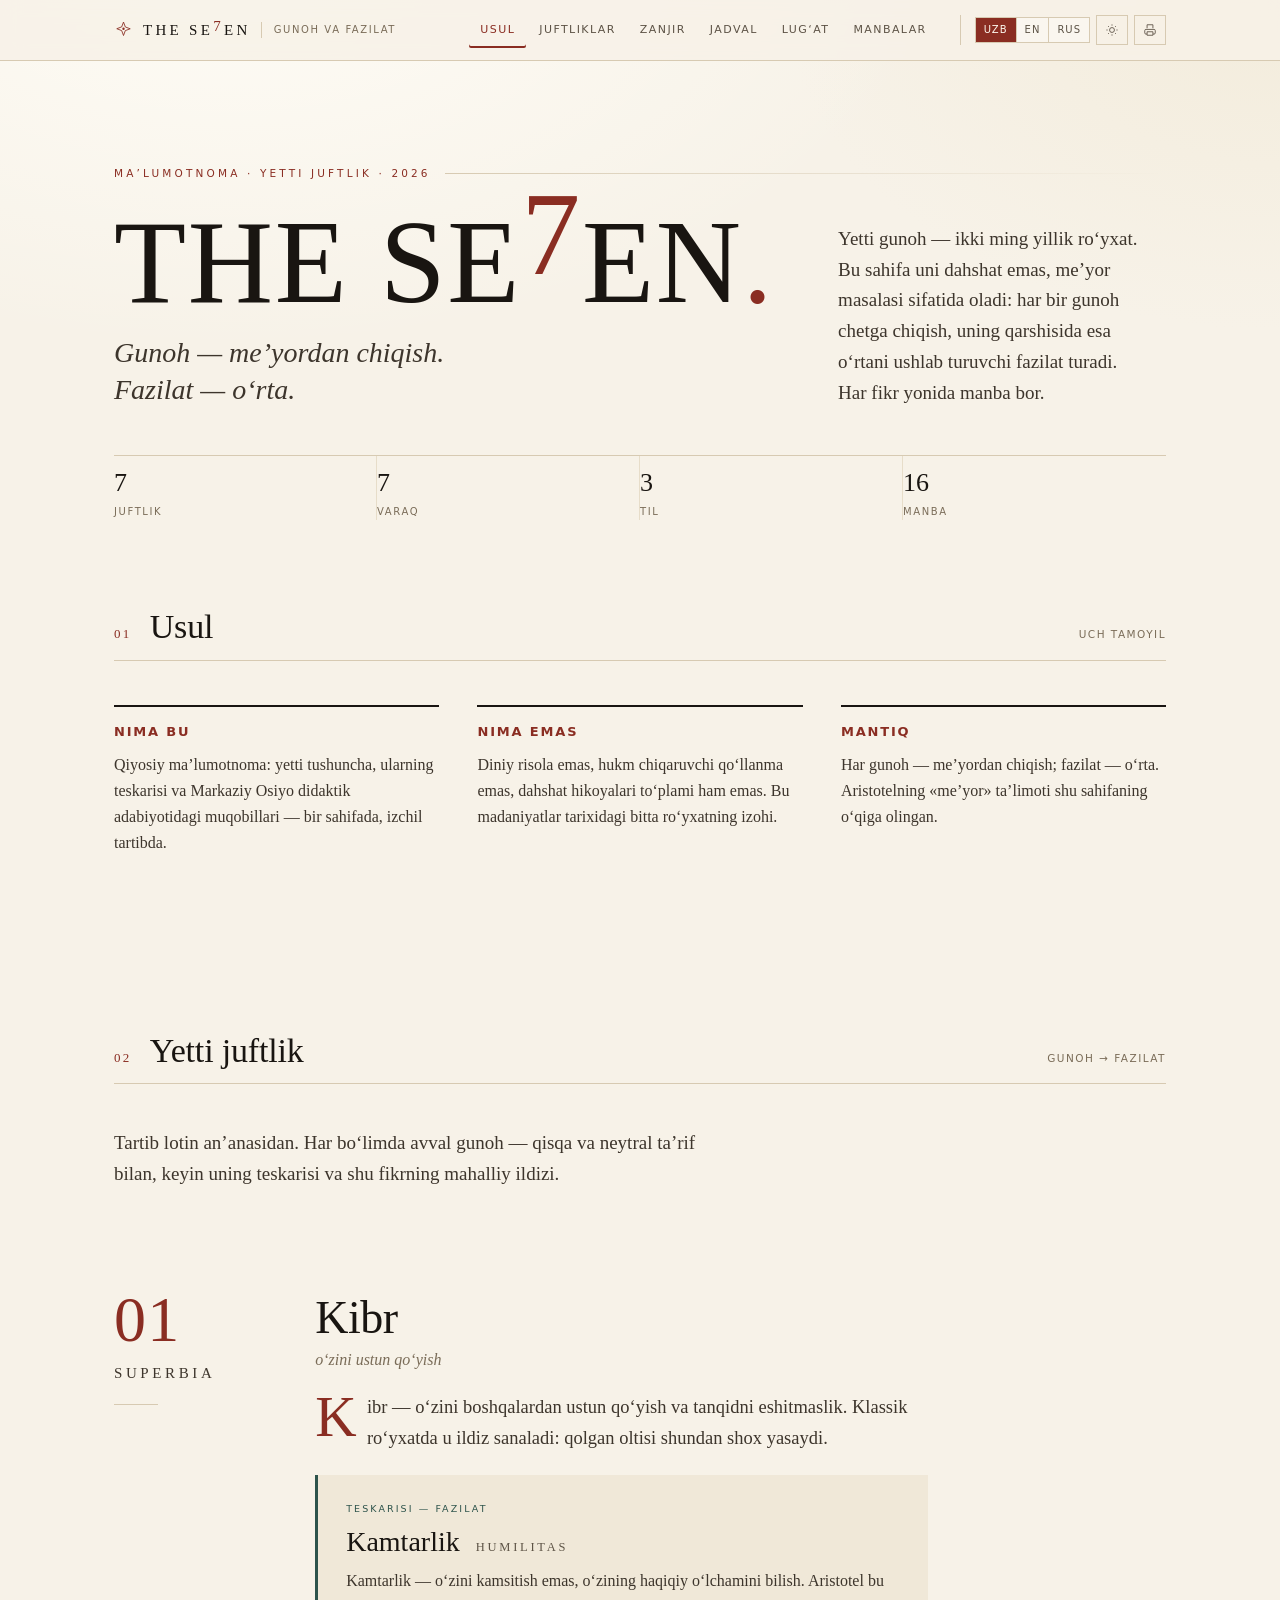
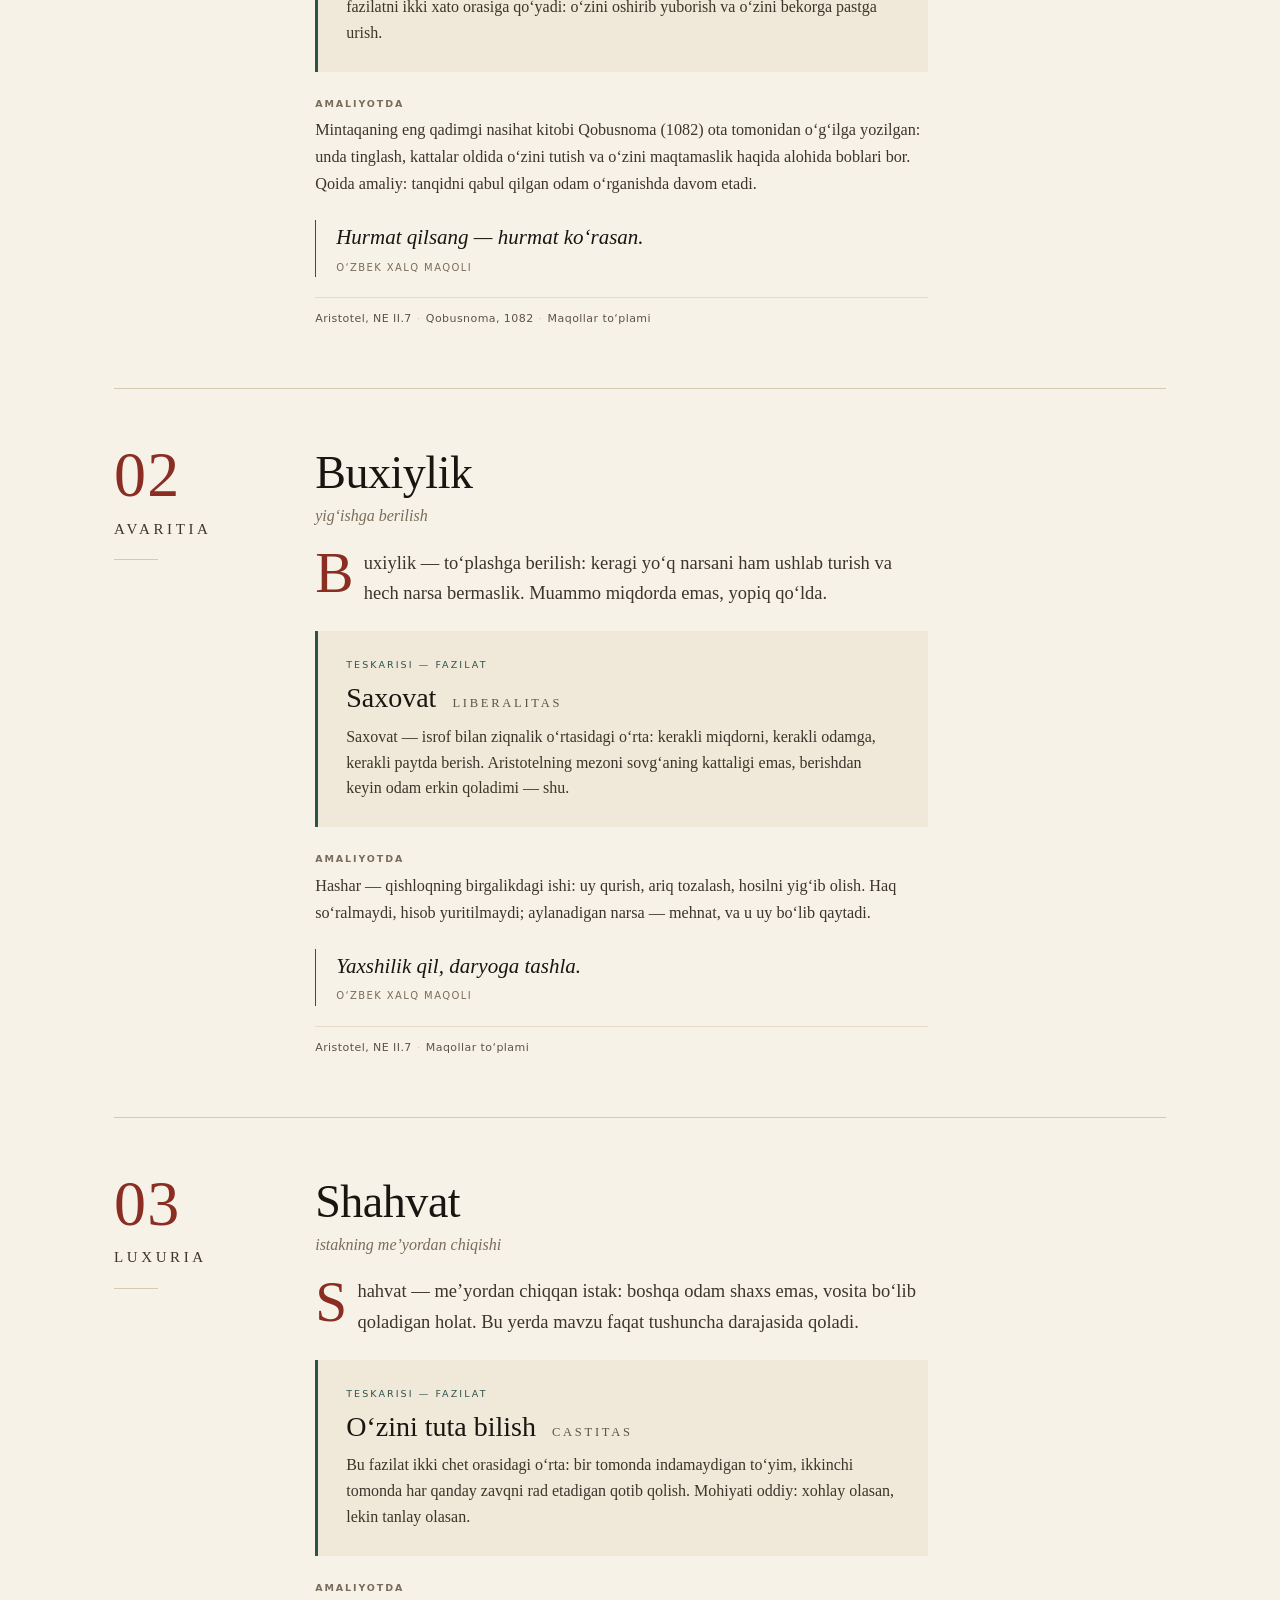
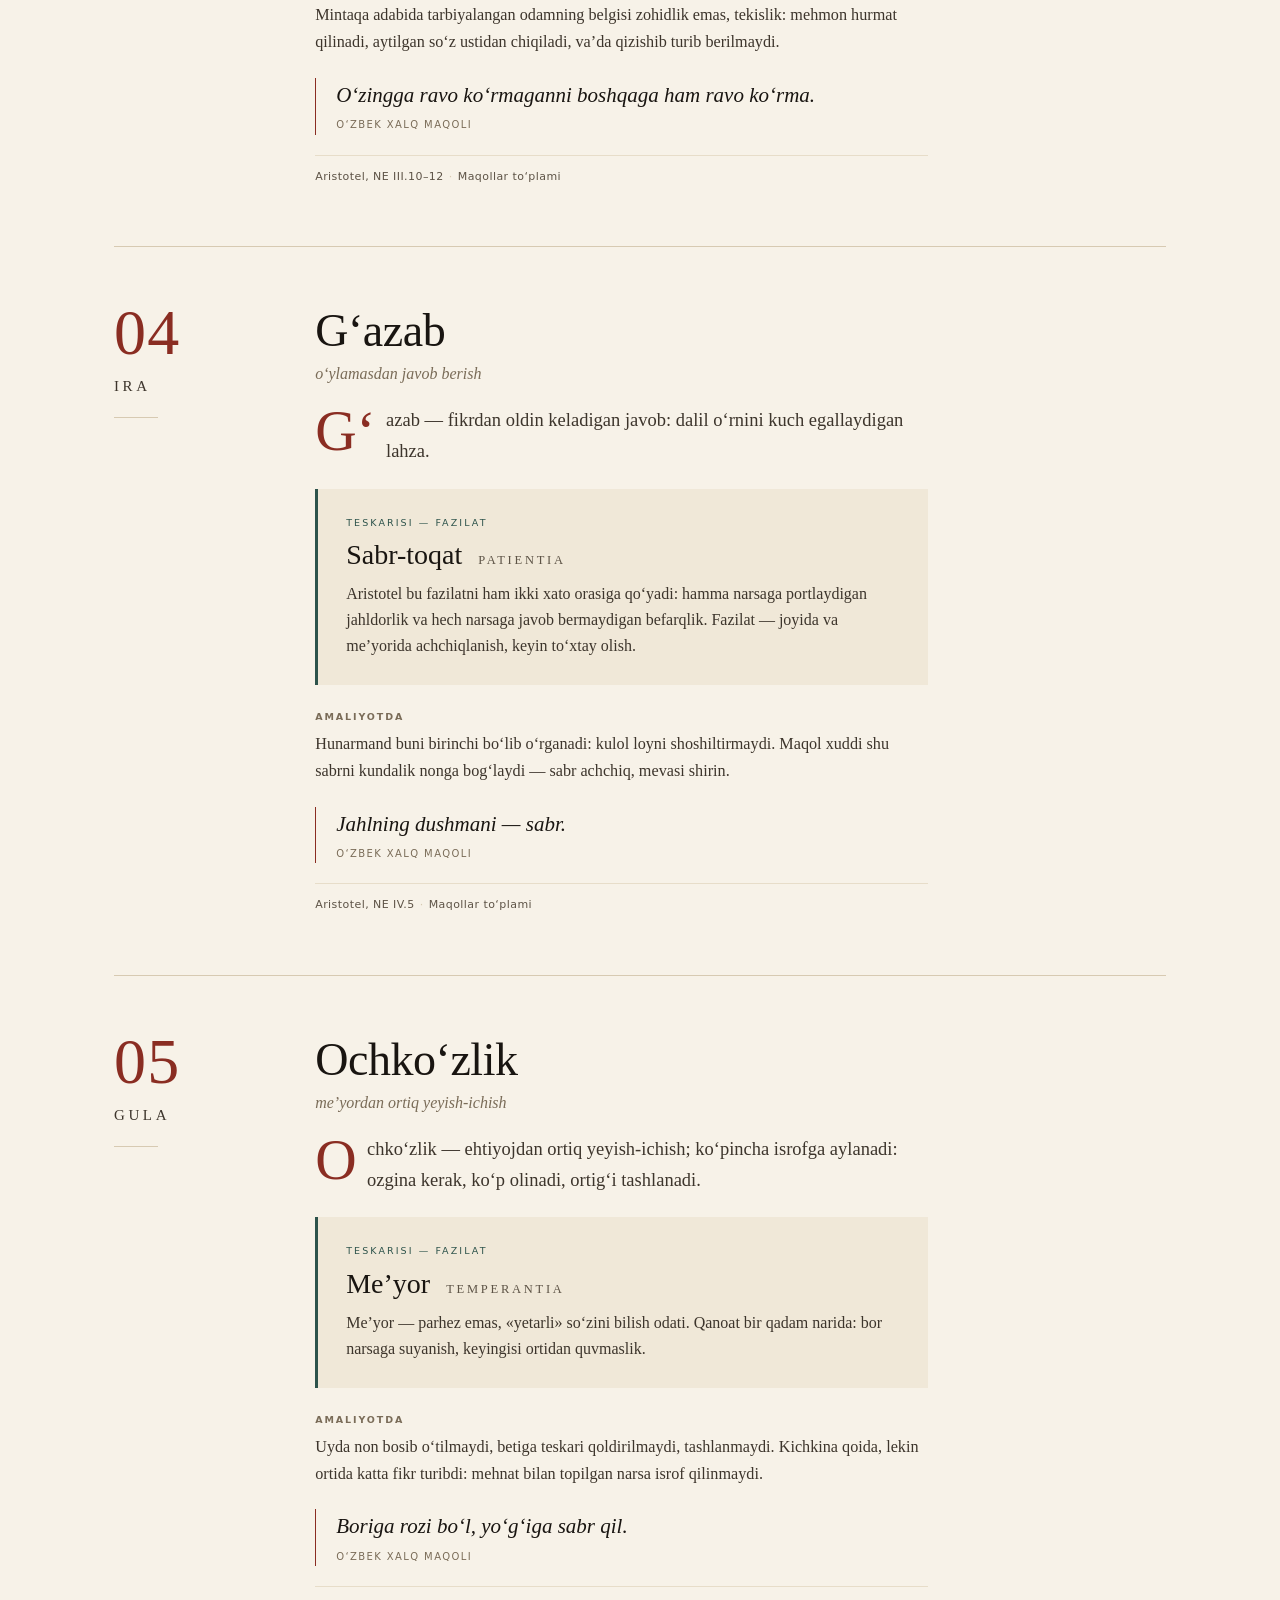
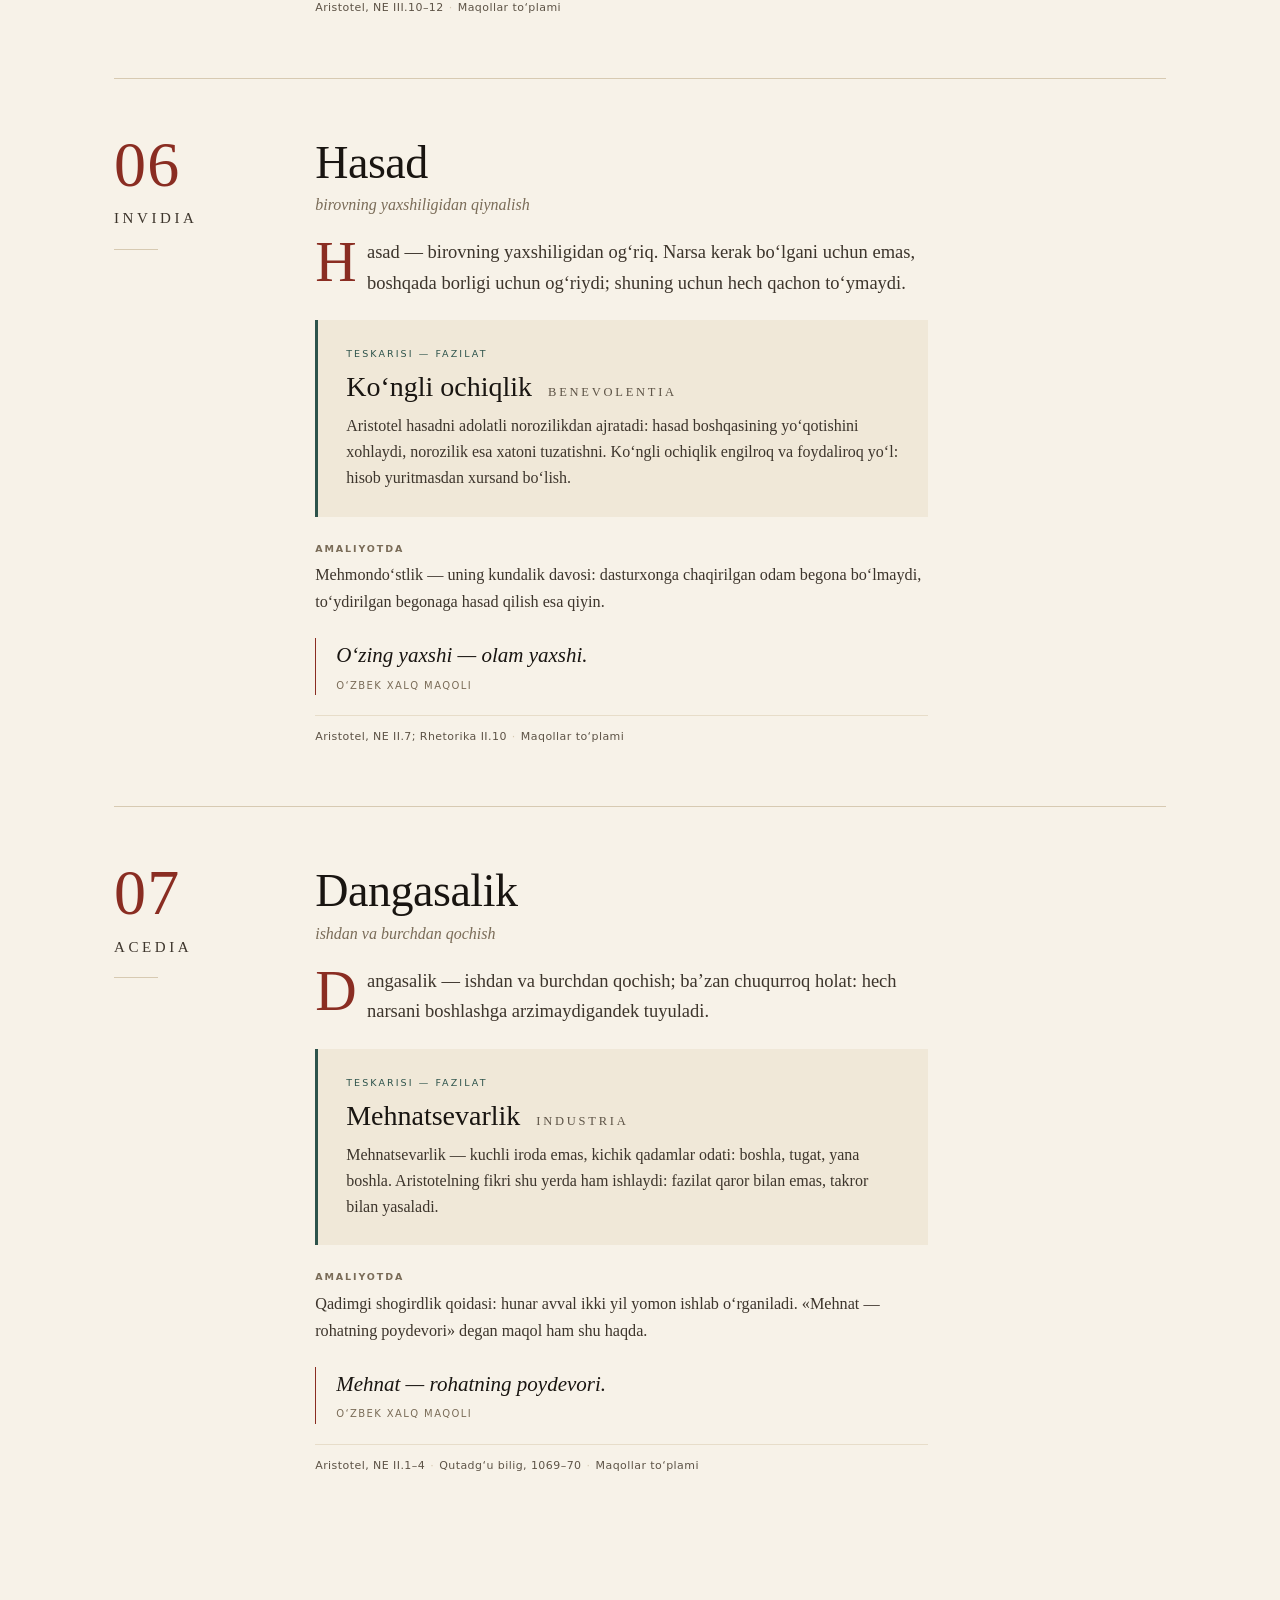
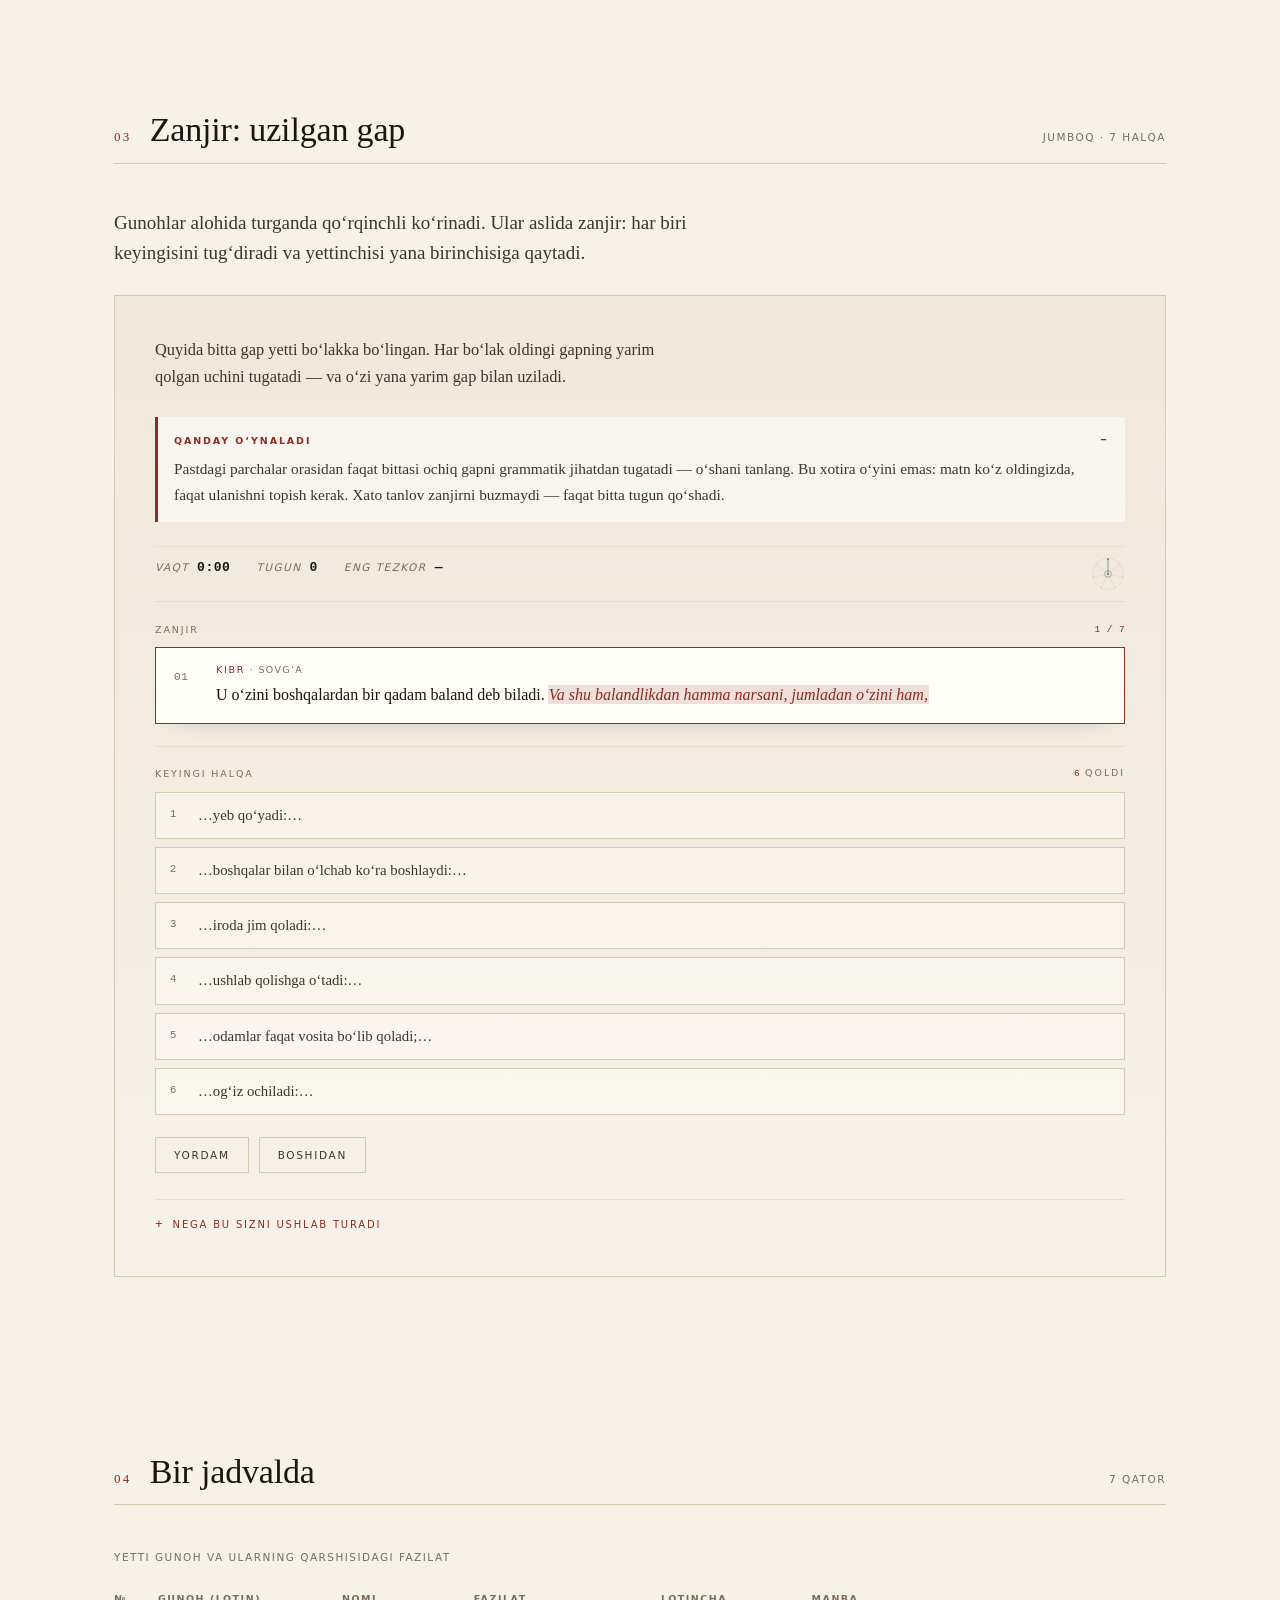
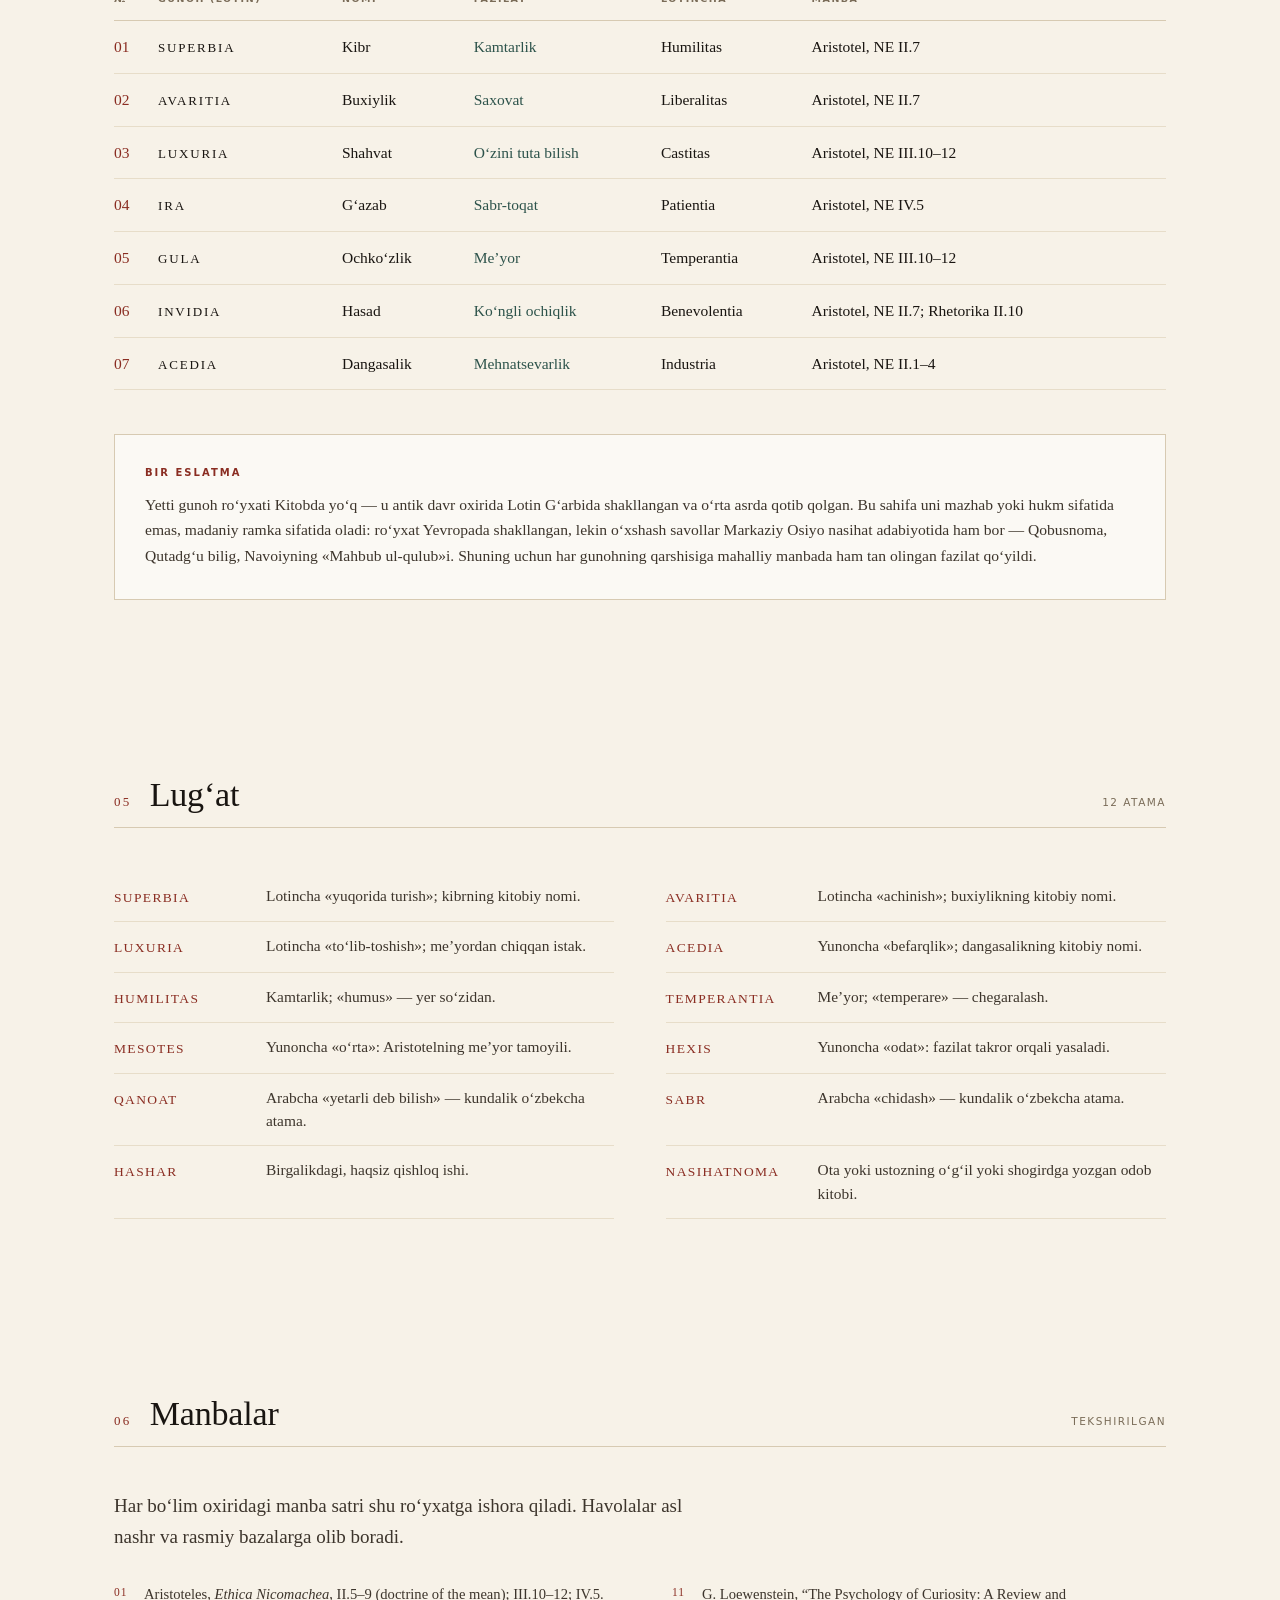
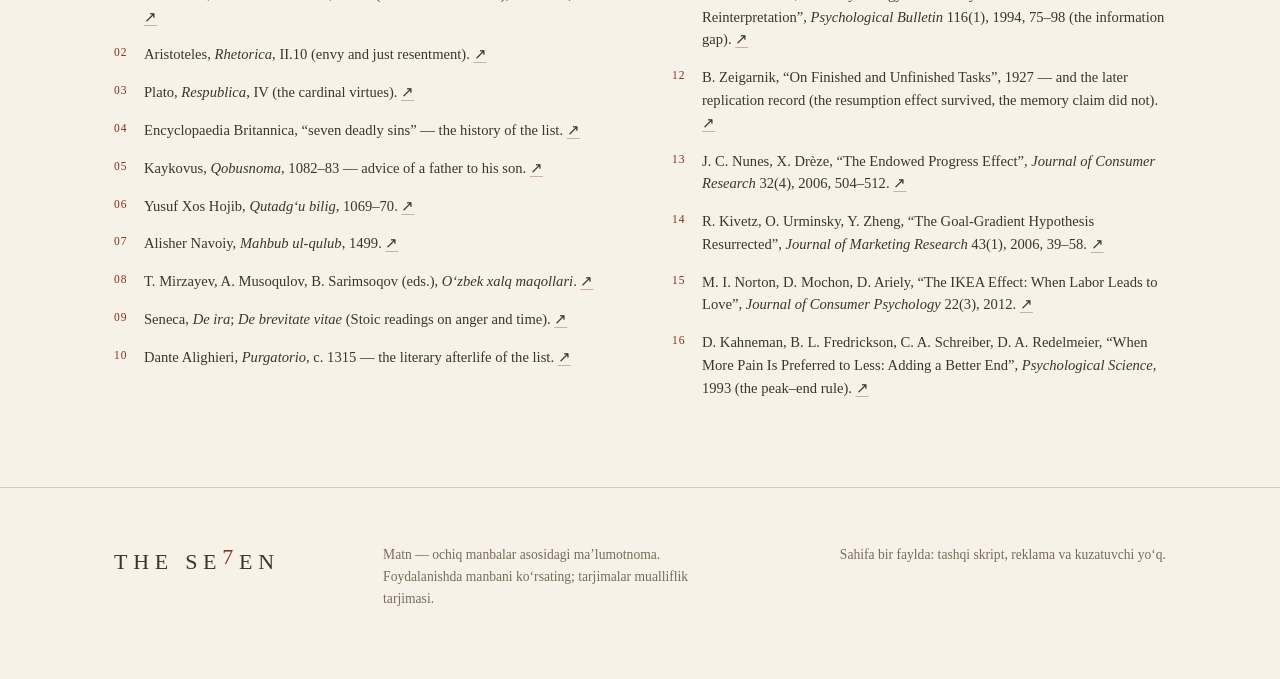
==== commit fb9ee9b6: "chain: the controls step aside once the circle closes" ====
--- a/_info_template.html
+++ b/_info_template.html
@@ -196,6 +196,7 @@
 .join.on svg{opacity:1; animation:ringPulse 1.1s ease}
 @keyframes ringPulse{0%{transform:scale(.6)}55%{transform:scale(1.12)}100%{transform:scale(1)}}
 .pz-ask.gone{display:none}
+.pz-actions.won{display:none}
 .pz-loop{margin:0 0 18px; font-size:15.6px; line-height:1.55; color:var(--ink-2)}
 .pz-loop b{display:block; font-family:var(--sans); font-size:9.5px; letter-spacing:.18em; text-transform:uppercase; color:var(--green); font-weight:600; margin-bottom:5px}
 .pz-loop q{quotes:"«" "»"; font-style:italic; color:var(--ink)}
@@ -1052,6 +1053,7 @@
     this._bad = null; this._fresh = null;
     this.stopClock();
     $("#pzDone").classList.remove("show");
+    $$(".pz-actions").forEach(a => a.classList.remove("won"));
     $("#pzAsk").style.display = "";
     $("#pzTime").textContent = "0:00"; $("#pzKnots").textContent = "0";
     this.showSeam(null);
@@ -1185,6 +1187,7 @@
       `<span class="st"><b>${this.hints}</b>${L.hintsW}</span>` +
       (fresh ? `<span class="st"><em>${L.newBest}</em></span>` : "");
     $("#pzDone").classList.add("show");
+    $$(".pz-actions").forEach(a => a.classList.add("won"));
     this.status("");
     this.paint();
     this.showSeam(null);
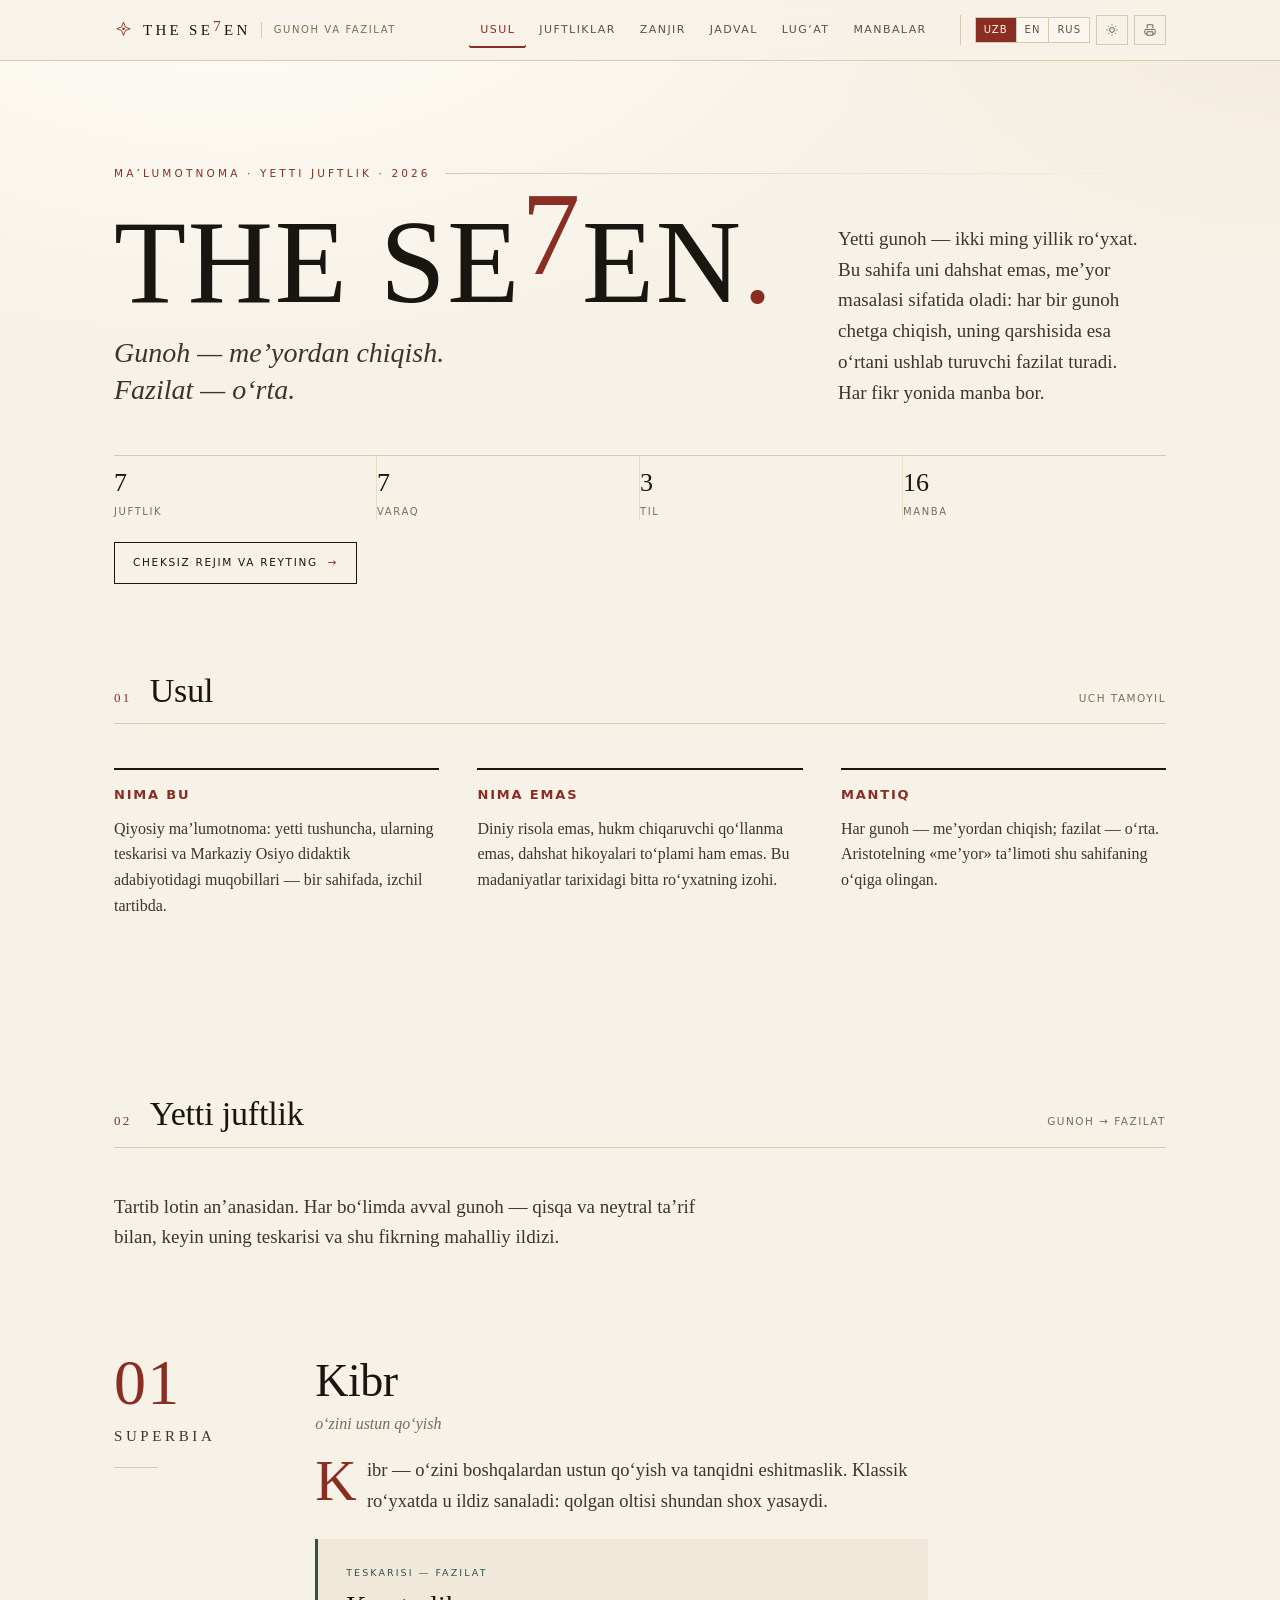
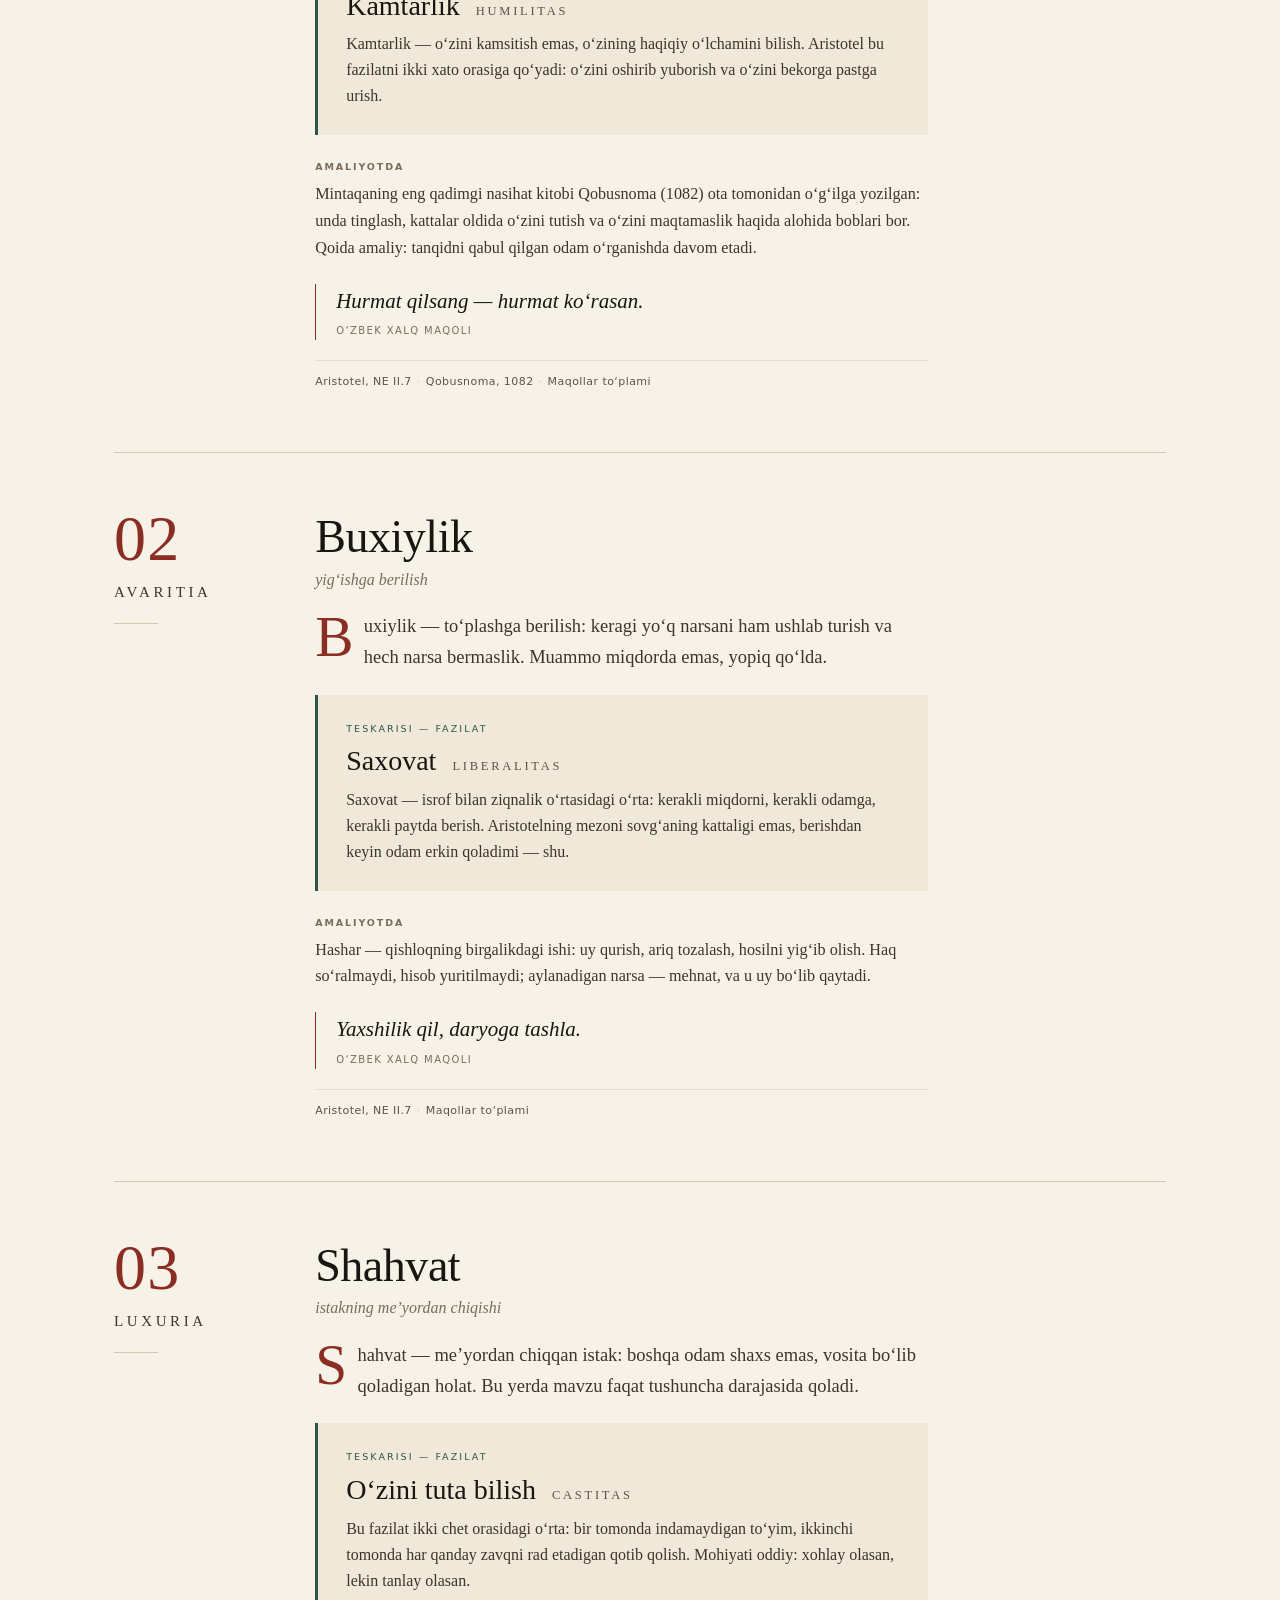
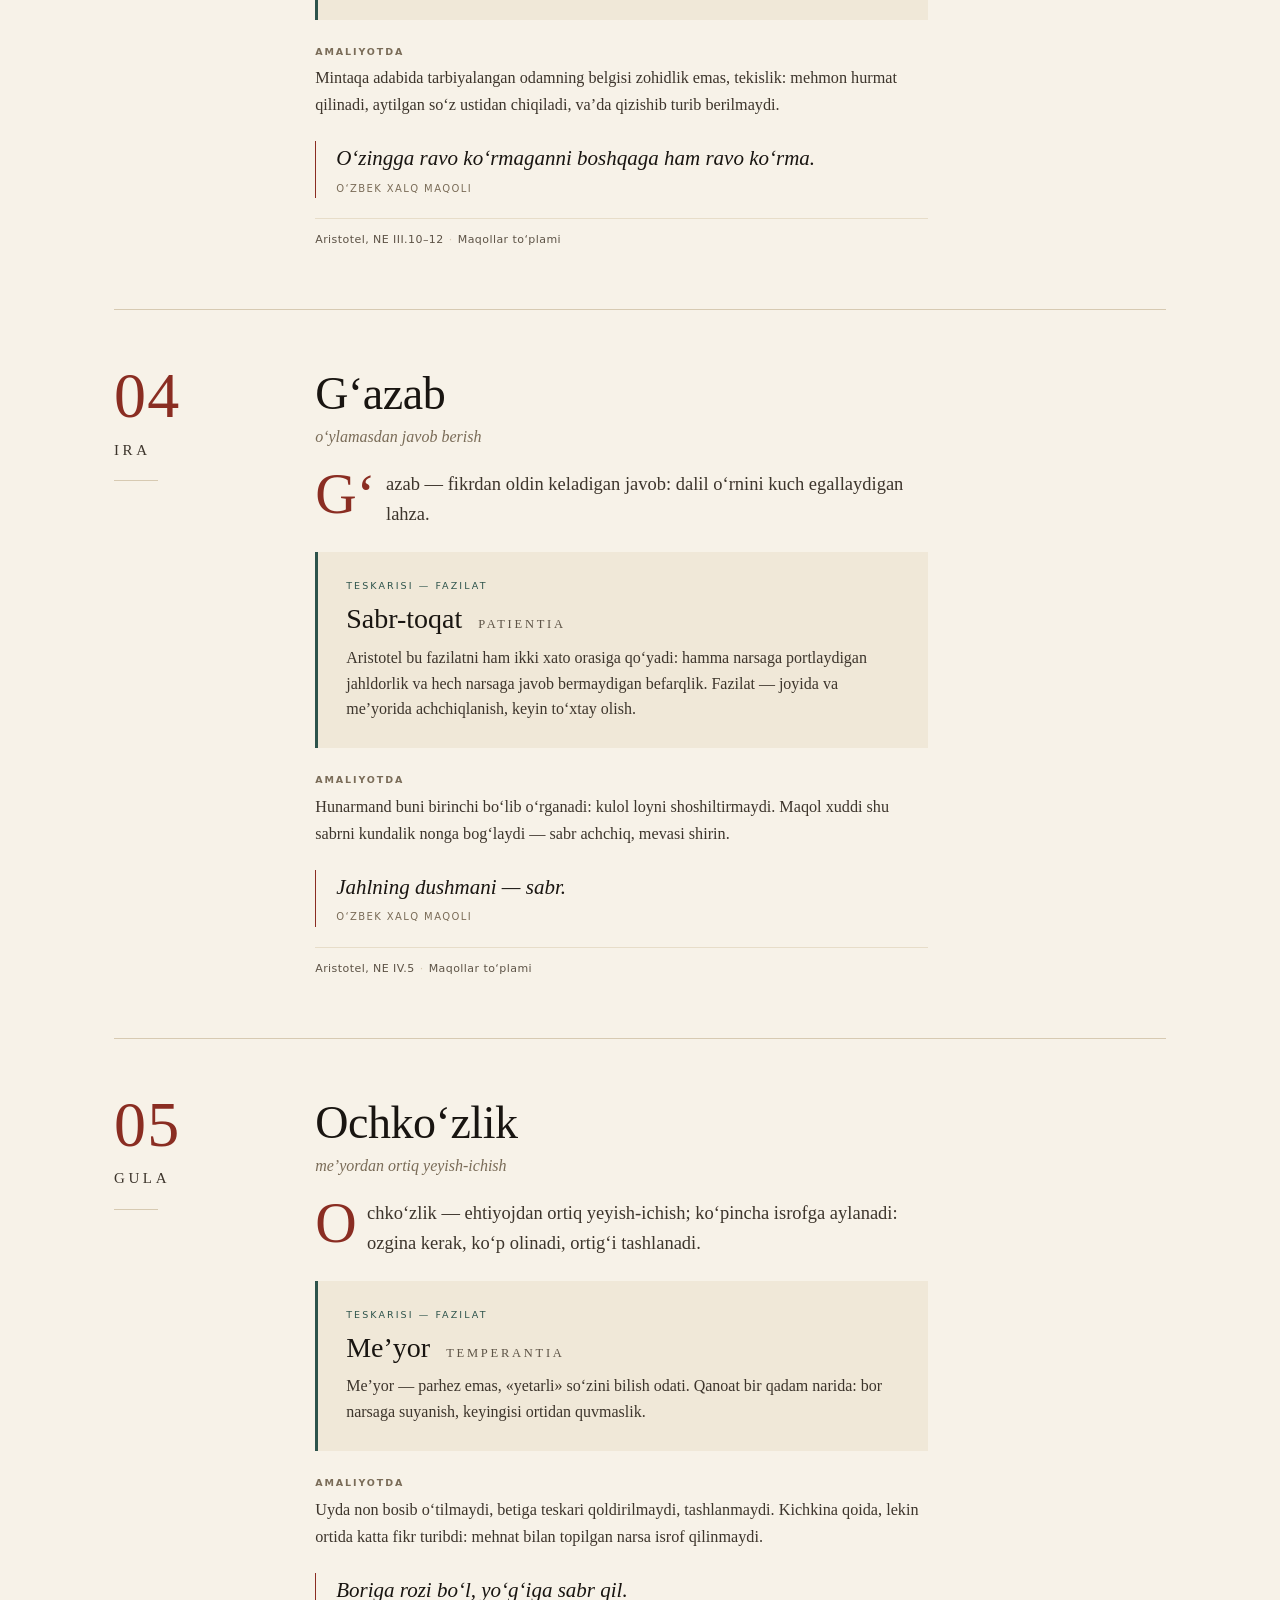
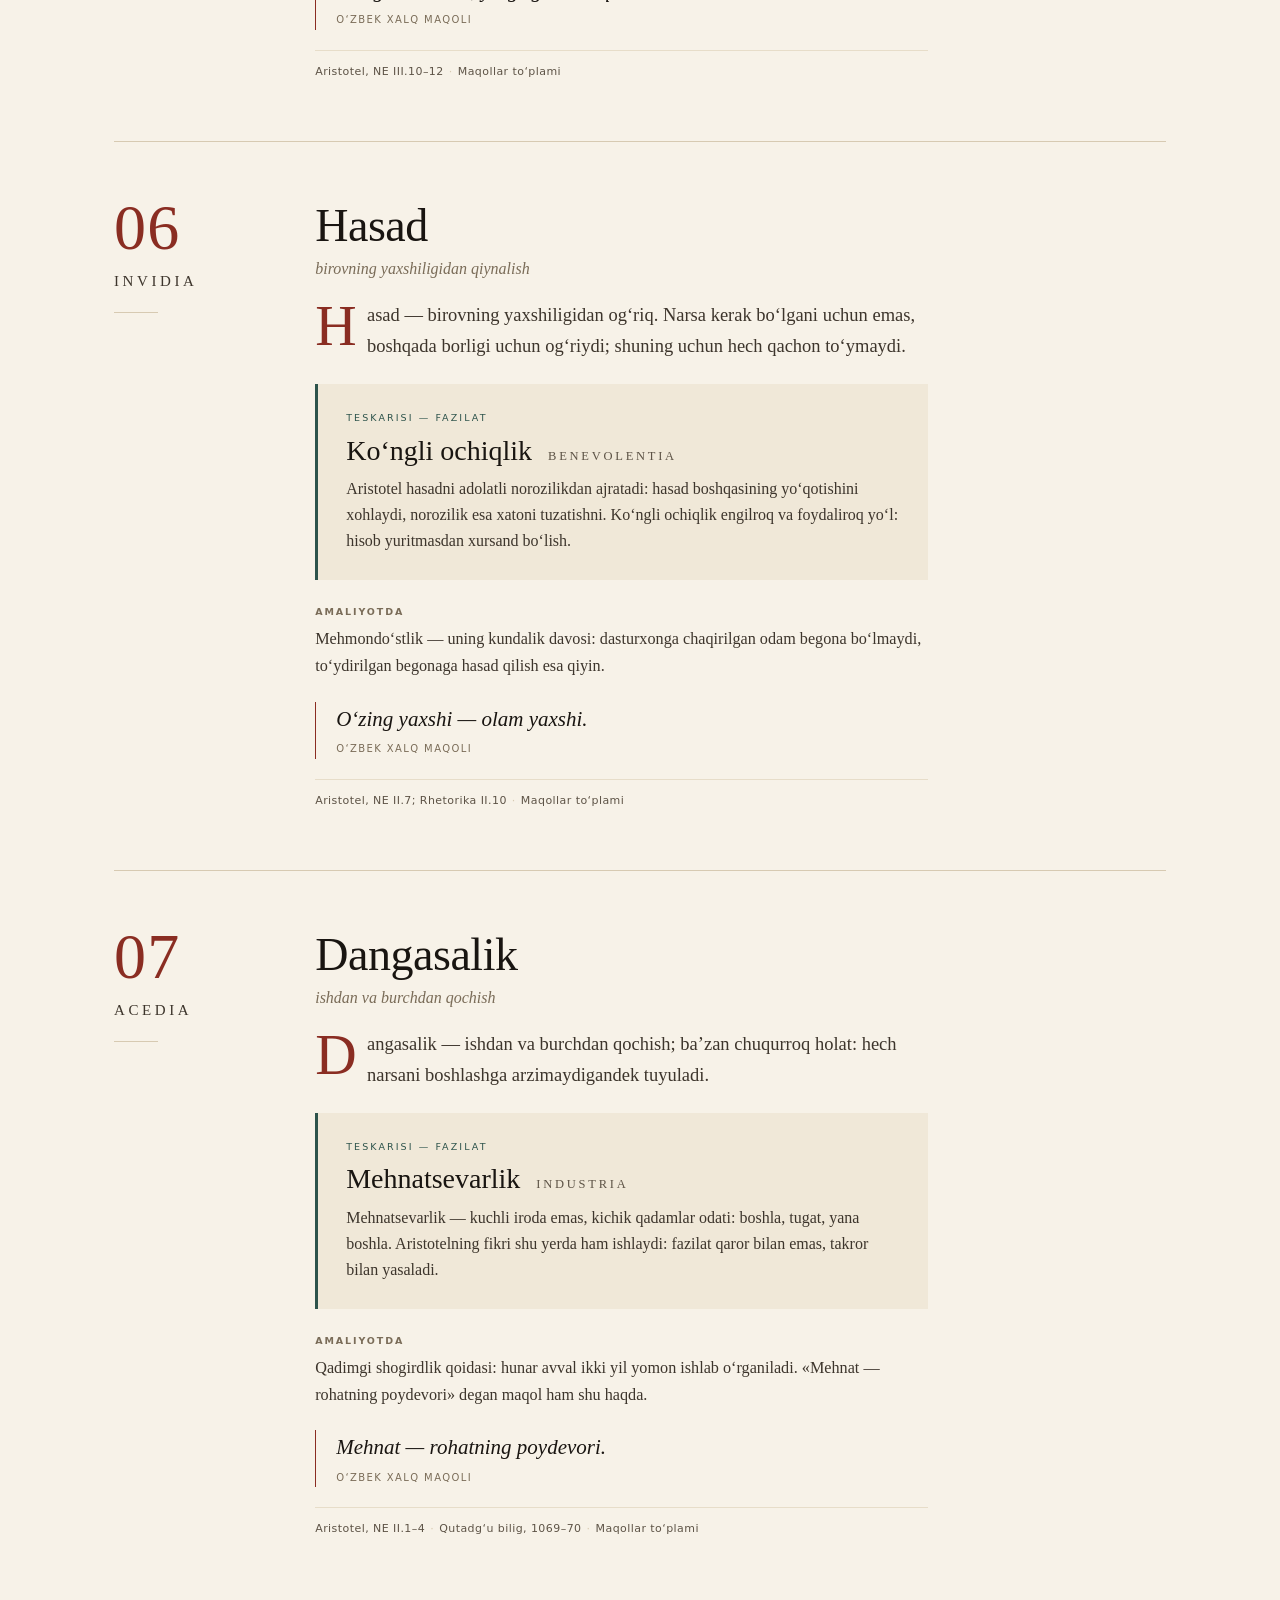
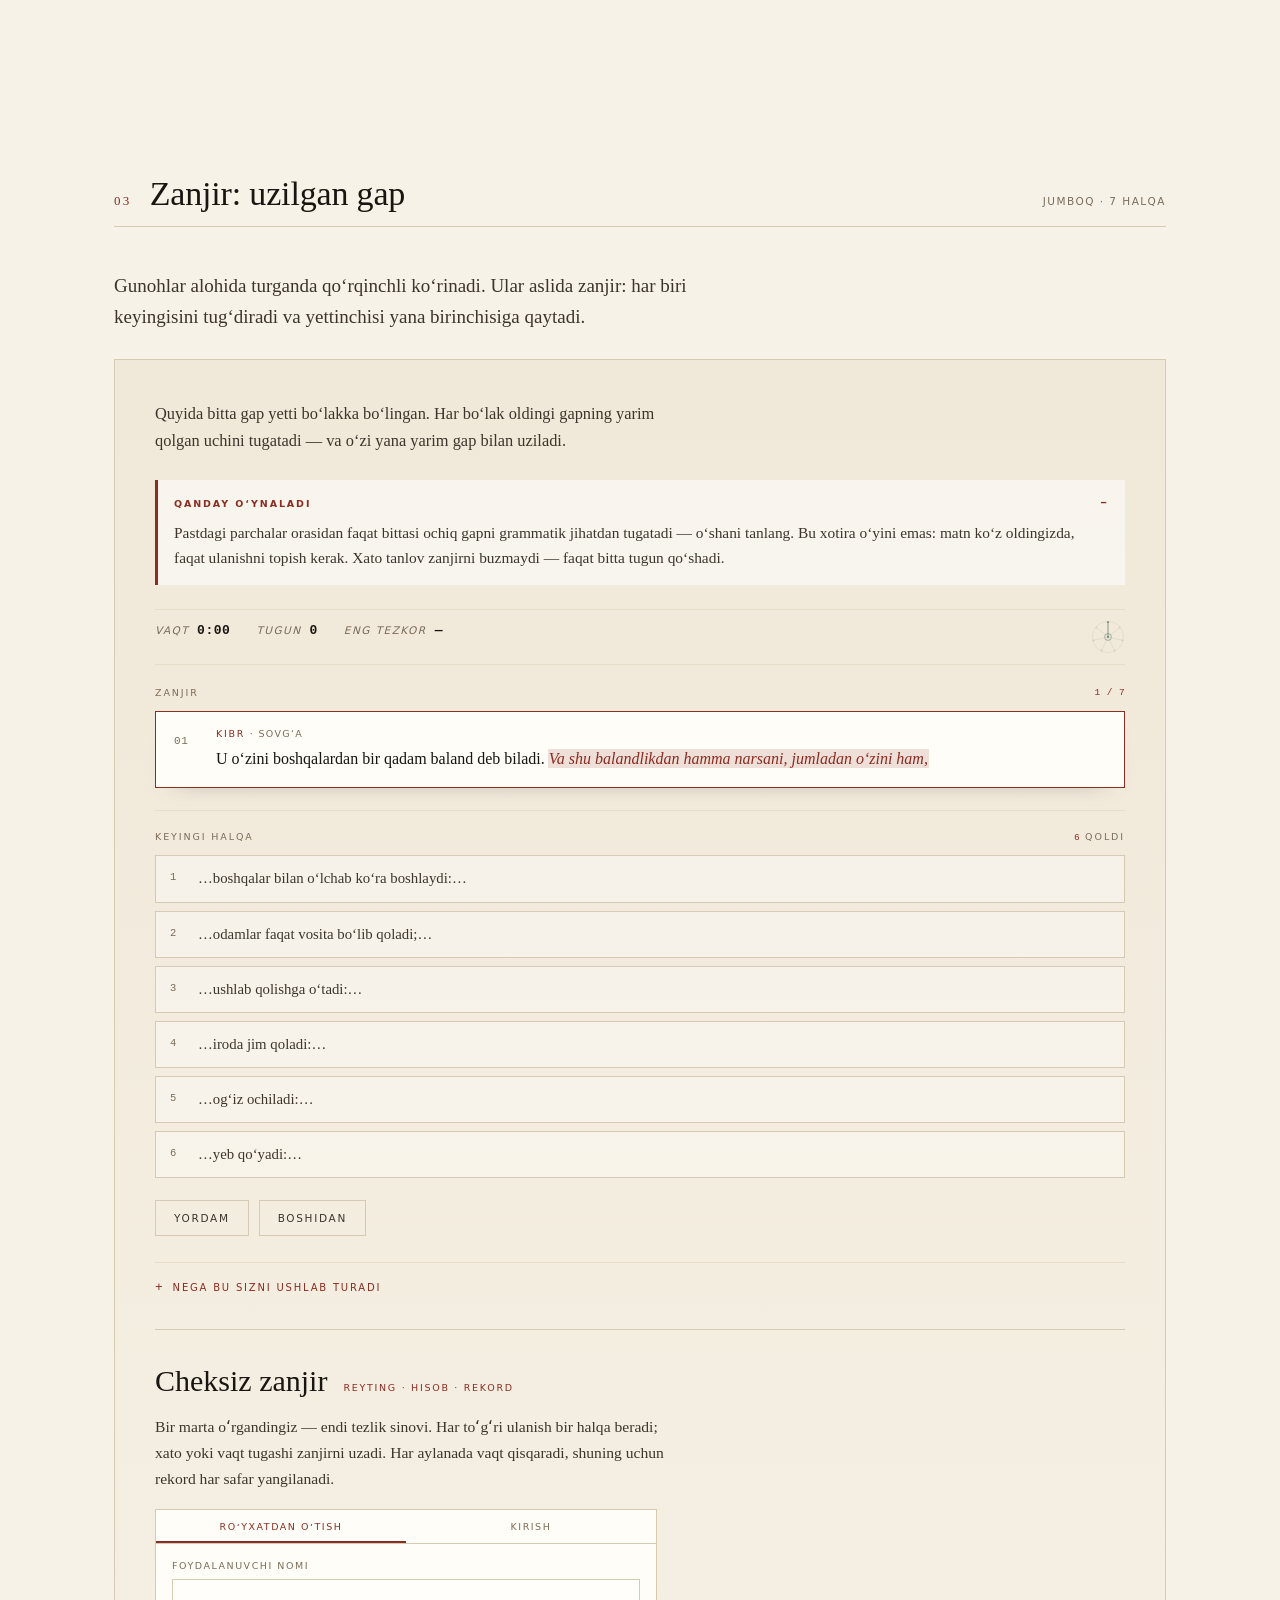
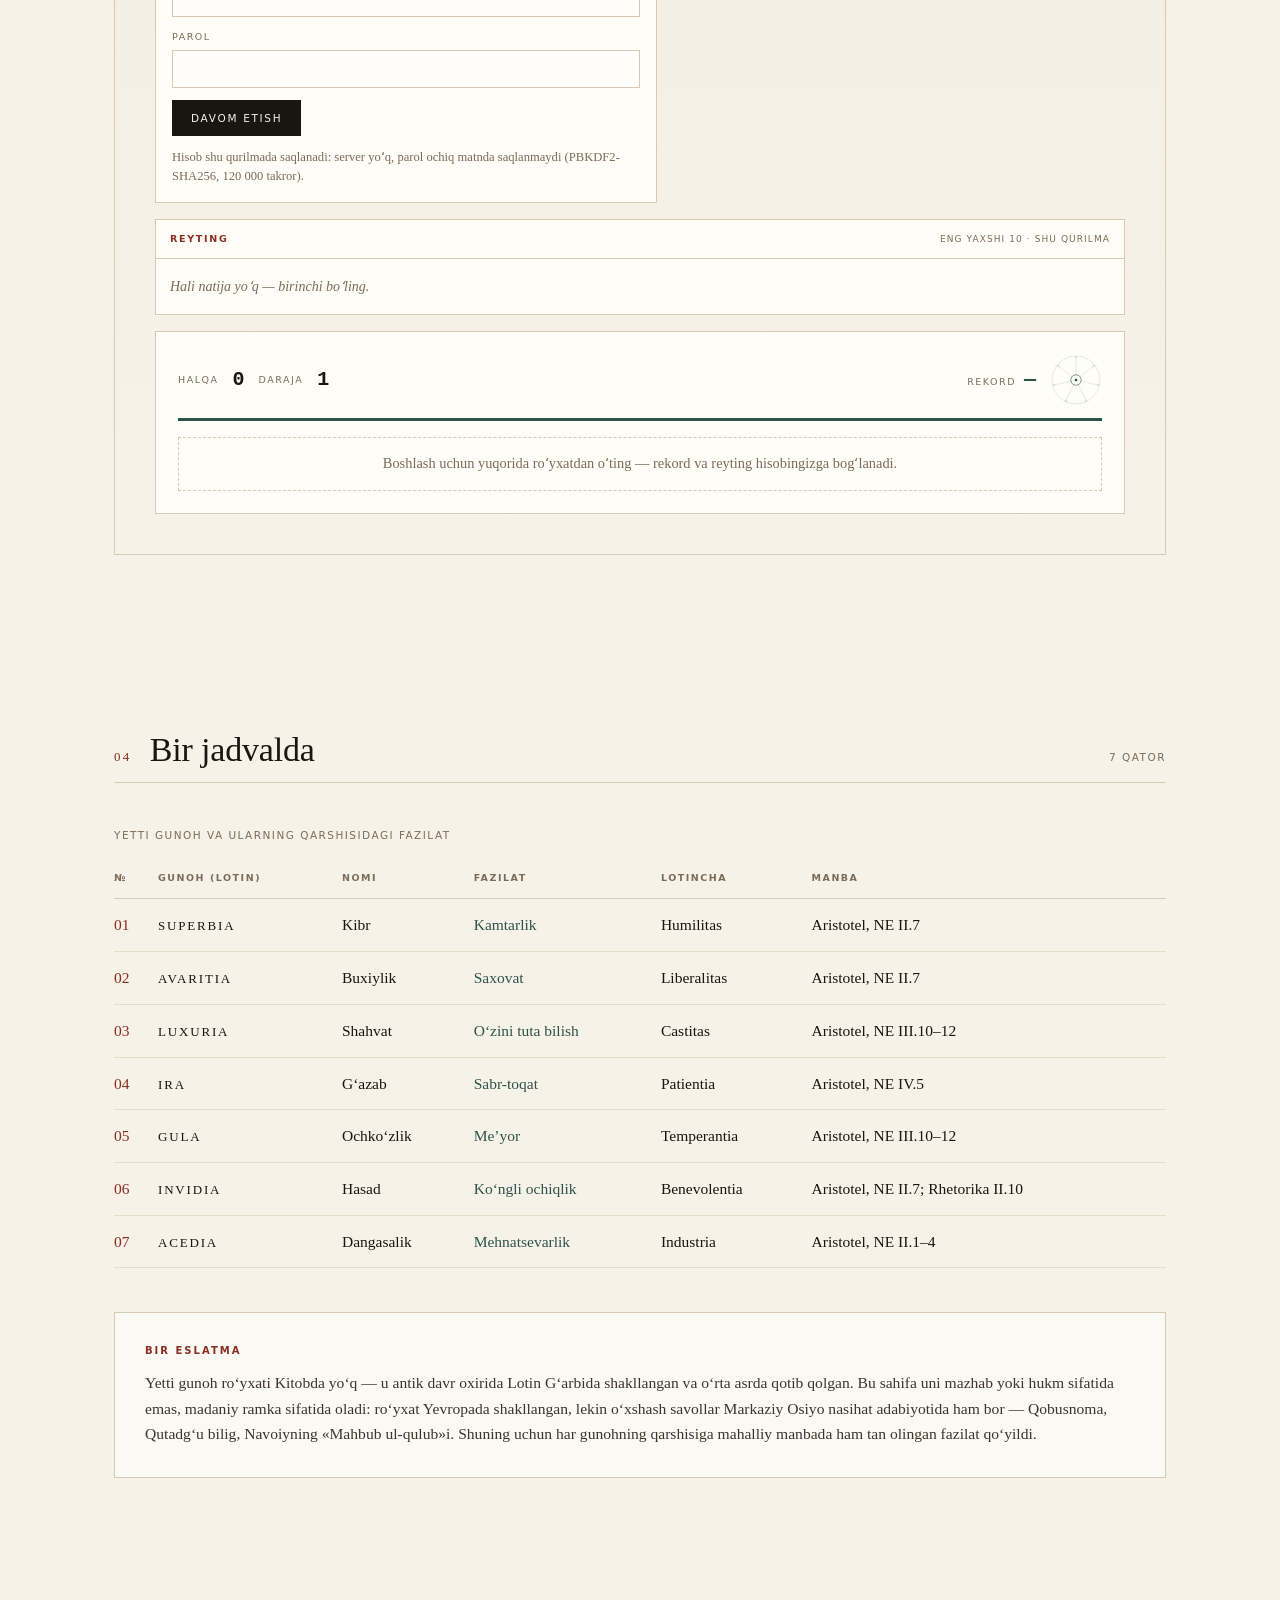
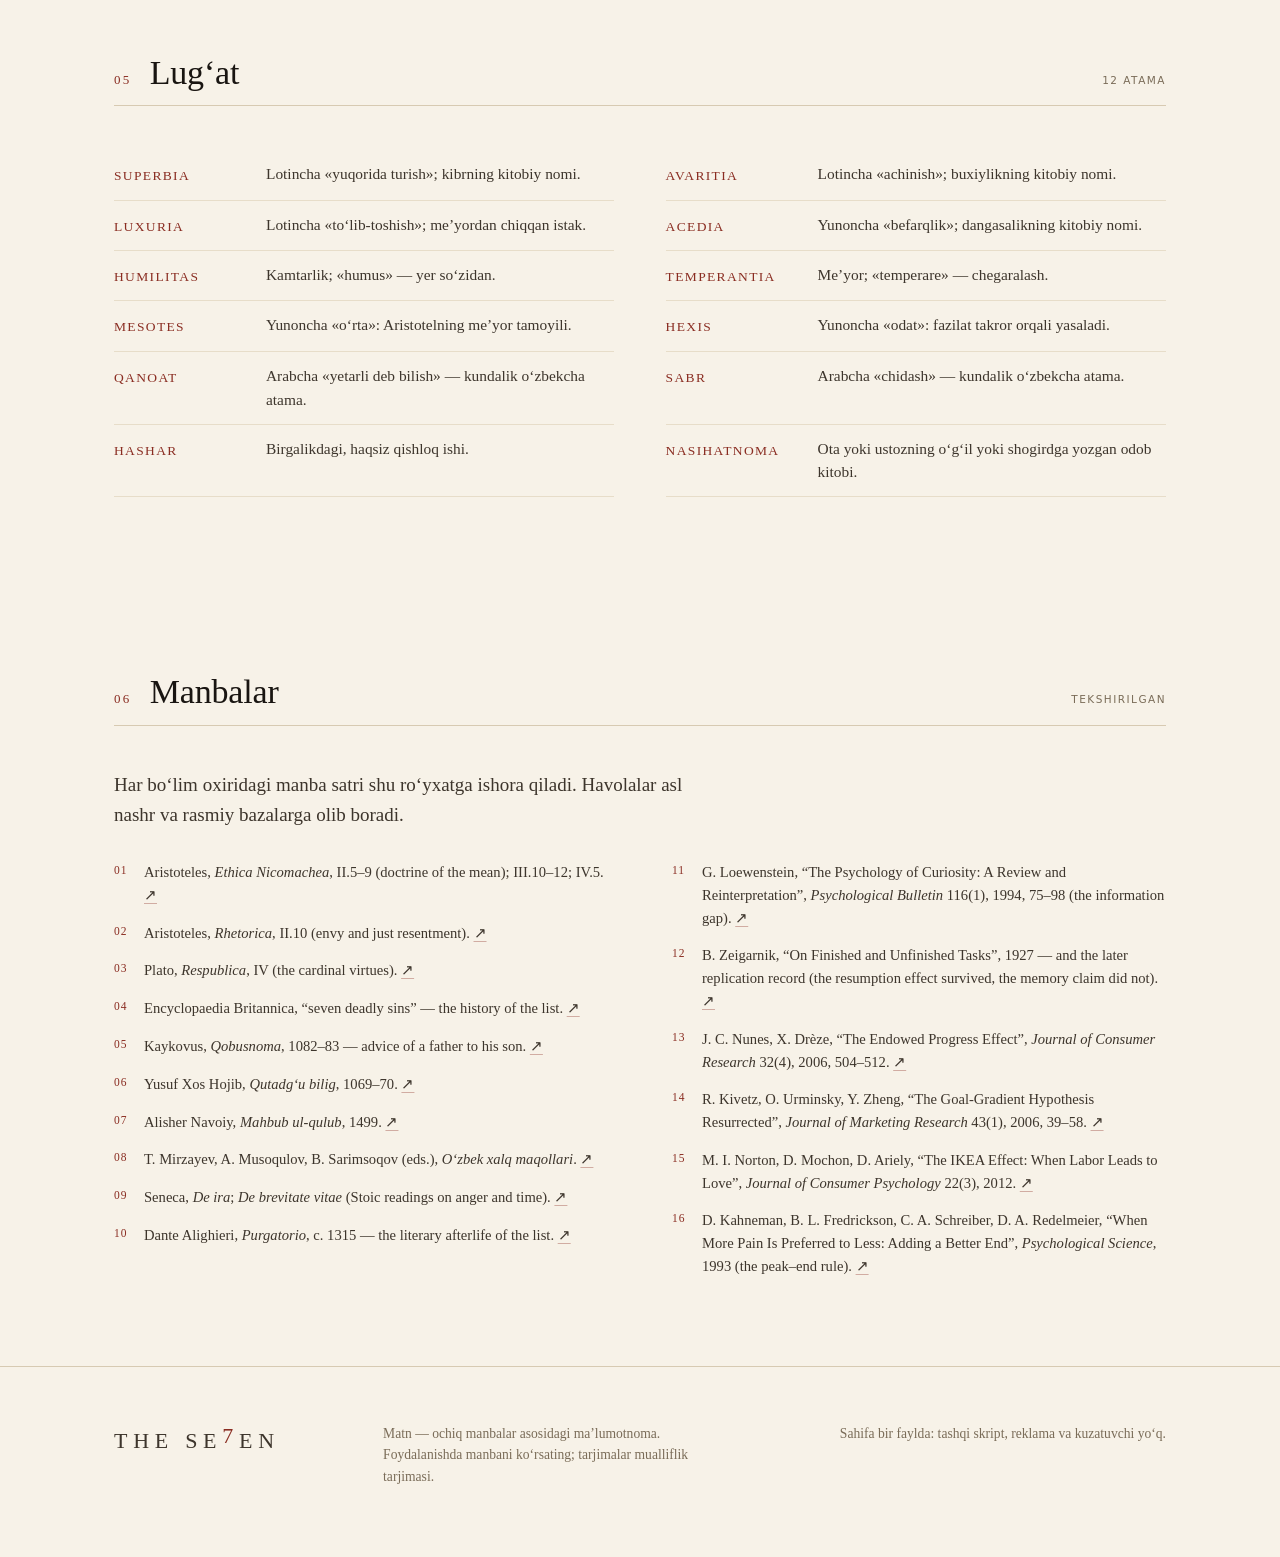
==== commit 250cb2c9: "Endless chain: local accounts (PBKDF2), a device rating, and a run that ends on one wrong link or a " ====
--- a/_info_template.html
+++ b/_info_template.html
@@ -72,6 +72,11 @@
 a{color:inherit; text-underline-offset:.22em; text-decoration-thickness:1px; text-decoration-color:var(--linkline)}
 a:hover{text-decoration-color:var(--accent)}
 :focus-visible{outline:2px solid var(--accent); outline-offset:3px}
+.cta{display:inline-flex; align-items:center; gap:10px; margin-top:22px; padding:11px 18px; border:1px solid var(--ink);
+  font-family:var(--sans); font-size:10.5px; letter-spacing:.16em; text-transform:uppercase; text-decoration:none; color:var(--ink); transition:.25s}
+.cta:hover{background:var(--accent); border-color:var(--accent); color:var(--on-accent)}
+.cta i{font-style:normal; color:var(--accent); transition:.25s}
+.cta:hover i{color:var(--on-accent)}
 .wrap{max-width:var(--maxw); margin:0 auto; padding:0 var(--gutter)}
 
 /* ── header ───────────────────────────────────────────────── */
@@ -374,6 +379,78 @@
   a{text-decoration:none}
   .virtue{background:#f4f0e6}
 }
+
+/* ── accounts, rating, endless run ─────────────────────────── */
+.pz-more{margin-top:30px; padding-top:26px; border-top:1px solid var(--rule)}
+.pz-more-h{display:flex; flex-wrap:wrap; align-items:baseline; gap:10px 16px; margin-bottom:8px}
+.pz-more-h h3{margin:0; font-weight:400; font-size:clamp(22px,3vw,30px)}
+.pz-more-h .tag{font-family:var(--sans); font-size:9.5px; letter-spacing:.18em; text-transform:uppercase; color:var(--accent)}
+.pz-more p.lead2{margin:0 0 18px; max-width:66ch; font-size:15.6px; color:var(--ink-2)}
+
+.acc{display:grid; gap:14px; grid-template-columns:1.05fr .95fr; align-items:start}
+.acc-card{border:1px solid var(--rule); background:var(--surface); padding:16px}
+.acc-tabs{display:flex; margin:-16px -16px 14px; border-bottom:1px solid var(--rule)}
+.acc-tabs button{flex:1; font-family:var(--sans); font-size:9.5px; letter-spacing:.16em; text-transform:uppercase; padding:11px 8px; background:none; border:0; color:var(--muted); cursor:pointer}
+.acc-tabs button[aria-pressed="true"]{color:var(--accent); box-shadow:inset 0 -2px 0 var(--accent)}
+.acc label{display:block; font-family:var(--sans); font-size:9.5px; letter-spacing:.16em; text-transform:uppercase; color:var(--muted); margin:0 0 5px}
+.acc input{width:100%; font-family:var(--serif); font-size:16px; color:var(--ink); background:var(--wash); border:1px solid var(--rule); padding:9px 11px; margin:0 0 12px}
+.acc input:focus{outline:none; border-color:var(--accent)}
+.acc .row{display:flex; gap:10px; align-items:center; flex-wrap:wrap}
+.acc .err{margin:10px 0 0; font-size:13.6px; color:var(--accent); min-height:1.2em}
+.acc .fine{margin:12px 0 0; font-size:12.6px; line-height:1.5; color:var(--muted)}
+.who{display:flex; align-items:center; gap:10px; flex-wrap:wrap; border:1px solid var(--locked-line); background:var(--locked-wash); padding:12px 14px}
+.who b{font-size:17px}
+.who span{font-family:var(--sans); font-size:10px; letter-spacing:.14em; text-transform:uppercase; color:var(--muted)}
+.who .sp{flex:1}
+
+.lb{margin:16px 0 0; border:1px solid var(--rule); background:var(--surface)}
+.lb-hd{display:flex; align-items:baseline; gap:10px; padding:11px 14px; border-bottom:1px solid var(--rule)}
+.lb-hd b{font-family:var(--sans); font-size:9.5px; letter-spacing:.18em; text-transform:uppercase; color:var(--accent); font-weight:600}
+.lb-hd em{margin-left:auto; font-style:normal; font-family:var(--sans); font-size:9px; letter-spacing:.12em; text-transform:uppercase; color:var(--muted)}
+.lb table{width:100%; border-collapse:collapse}
+.lb th,.lb td{text-align:left; padding:8px 14px; border-bottom:1px solid var(--rule-2); font-size:14px}
+.lb th{font-family:var(--sans); font-size:9px; letter-spacing:.14em; text-transform:uppercase; color:var(--muted); font-weight:600}
+.lb td.n{font-family:var(--mono); color:var(--muted); width:34px}
+.lb td.s{font-family:var(--mono); color:var(--ink)}
+.lb td.d{font-family:var(--sans); font-size:11px; color:var(--muted)}
+.lb tr.me td{background:var(--locked-wash)}
+.lb tr.me td.s{color:var(--green)}
+.lb .empty{padding:16px 14px; font-size:14px; color:var(--muted); font-style:italic}
+
+.run{margin-top:16px; border:1px solid var(--rule); background:var(--surface); padding:clamp(14px,2.6vw,22px)}
+.run-top{display:flex; align-items:center; gap:14px; flex-wrap:wrap; margin-bottom:12px}
+.run-top .k{font-family:var(--sans); font-size:9.5px; letter-spacing:.16em; text-transform:uppercase; color:var(--muted)}
+.run-top b{font-family:var(--mono); font-size:20px; color:var(--ink)}
+.run-top .sp{flex:1}
+.run-top .best{display:inline-flex; align-items:baseline; gap:8px}
+.run-top .rec{font-family:var(--mono); font-size:20px; color:var(--green)}
+.run-acts{display:flex; flex-wrap:wrap; gap:10px; align-items:center; margin-top:16px}
+.run-seal{width:52px; height:52px; color:var(--green); margin-left:auto; flex:0 0 auto}
+.run-seal .ray{opacity:.14; transition:opacity .35s ease}
+.run-seal .ray.on{opacity:1}
+.run-bar{height:3px; background:var(--rule-2); overflow:hidden; margin:0 0 16px}
+.run-bar i{display:block; height:100%; width:100%; background:var(--green); transform-origin:0 50%; transition:background .3s}
+.run-bar.low i{background:var(--accent)}
+.run-open{border-left:2px solid var(--accent); padding:10px 14px; background:var(--wash); font-size:16px; line-height:1.55; margin:0 0 14px}
+.run-open .nm{display:block; font-family:var(--sans); font-size:9.5px; letter-spacing:.18em; text-transform:uppercase; color:var(--accent); margin-bottom:4px}
+.run-open .gap{background:var(--sel); font-style:italic; color:var(--accent)}
+.run-cands{list-style:none; margin:0; padding:0; display:grid; gap:7px}
+.run-cands button{width:100%; text-align:left; font-family:var(--serif); font-size:15px; color:var(--ink-2); background:var(--wash); border:1px solid var(--rule); padding:9px 12px; cursor:pointer; display:grid; grid-template-columns:16px 1fr; gap:9px}
+.run-cands button:hover{border-color:var(--green); color:var(--ink); background:var(--locked-wash)}
+.run-cands button .k{font-family:var(--mono); font-size:10px; color:var(--muted)}
+.run-cands button.bad{border-color:var(--accent); animation:shake .4s ease}
+.run-over{display:none; text-align:center; padding:8px 0 4px}
+.run-over.show{display:block; animation:fade .5s ease}
+.run-over h4{margin:0 0 6px; font-weight:400; font-size:clamp(22px,3vw,28px)}
+.run-over .big{font-family:var(--mono); font-size:clamp(34px,7vw,54px); color:var(--accent); line-height:1}
+.run-over p{margin:8px 0 0; color:var(--ink-2); font-size:15px}
+.run-over .acts{display:flex; gap:10px; justify-content:center; flex-wrap:wrap; margin-top:16px}
+.run-fresh{display:inline-block; margin-left:8px; font-family:var(--sans); font-size:9.5px; letter-spacing:.16em; text-transform:uppercase; color:var(--green); border-bottom:1px solid var(--green)}
+.run-lock{padding:14px; border:1px dashed var(--rule); color:var(--muted); font-size:14.4px; text-align:center}
+@media (max-width:900px){
+  .acc{grid-template-columns:1fr}
+  .lb th:nth-child(5), .lb td:nth-child(5){display:none}
+}
 </style>
 </head>
 <body>
@@ -429,6 +506,7 @@
         </div>
       </div>
       <div class="meta" id="metaRow"></div>
+      <a class="cta" href="#zanjir" id="heroCta"><span data-i18n="hero.cta">Cheksiz rejim va reyting</span> <i>→</i></a>
     </div>
   </section>
 
@@ -483,6 +561,59 @@
           <summary data-i18n="zanjir.whyT">Nega bu sizni ushlab turadi</summary>
           <div class="pz-why-body" id="pzWhyBody"></div>
         </details>
+        <div class="pz-more" id="more">
+          <div class="pz-more-h">
+            <h3 data-i18n="e.title">Cheksiz zanjir</h3>
+            <span class="tag" data-i18n="e.tag">reyting · hisob · rekord</span>
+          </div>
+          <p class="lead2" data-i18n="e.lead">Bir marta oʻrgandingiz — endi tezlik sinovi. Har toʻgʻri ulanish bir halqa beradi; xato yoki vaqt tugashi zanjirni uzadi. Har aylanada vaqt qisqaradi, shuning uchun rekord har safar yangilanadi.</p>
+
+          <!-- account -->
+          <div id="accBox"></div>
+
+          <!-- rating -->
+          <div class="lb" id="lb">
+            <div class="lb-hd"><b data-i18n="b.title">Reyting</b><em data-i18n="b.local">eng yaxshi 10 · shu qurilma</em></div>
+            <div id="lbBody"></div>
+          </div>
+
+          <!-- the endless run -->
+          <div class="run" id="run">
+            <div class="run-top">
+              <span class="k" data-i18n="e.score">halqa</span><b id="runScore">0</b>
+              <span class="k" data-i18n="e.level">daraja</span><b id="runLevel">1</b>
+              <span class="sp"></span>
+              <span class="best"><span class="k" data-i18n="e.best">rekord</span><b class="rec" id="runBest">—</b></span>
+              <span class="run-seal" aria-hidden="true"><svg viewBox="0 0 100 100" fill="none" stroke="currentColor" stroke-width="1.6" id="runSeal"></svg></span>
+            </div>
+            <div class="run-bar" id="runBar"><i></i></div>
+            <div id="runLock" class="run-lock" data-i18n="e.need">Boshlash uchun yuqorida roʻyxatdan oʻting — rekord va reyting hisobingizga bogʻlanadi.</div>
+            <div id="runIdle" style="display:none; text-align:center; padding:6px 0 4px">
+              <p style="margin:0 0 14px; color:var(--ink-2); font-size:15px" data-i18n="e.idle">Tayyormisiz? Har toʻgʻri ulanish — bir halqa. Xato yoki vaqt tugashi — zanjir uziladi.</p>
+              <div class="run-acts">
+                <button class="btn" id="runStart" data-i18n="e.start">Boshlash</button>
+                <span class="pz-status" id="runStatus2" aria-live="polite"></span>
+              </div>
+            </div>
+            <div id="runPlay" style="display:none">
+              <div class="run-open" id="runOpen"></div>
+              <ul class="run-cands" id="runCands"></ul>
+              <div class="pz-actions" style="margin-top:14px">
+                <button class="btn ghost" id="runStop" data-i18n="e.stop">Toʻxtatish</button>
+                <span class="pz-status" id="runStatus" aria-live="polite"></span>
+              </div>
+            </div>
+            <div class="run-over" id="runOver">
+              <h4 data-i18n="e.over">Zanjir uzildi</h4>
+              <div class="big" id="runBig">0</div>
+              <p id="runOverTxt"></p>
+              <div class="acts">
+                <button class="btn" id="runAgain" data-i18n="e.again">Yana urinish</button>
+              </div>
+            </div>
+          </div>
+        </div>
+
         <div class="pz-done" id="pzDone">
           <div class="pz-seal" aria-hidden="true">
             <svg viewBox="0 0 100 100" fill="none" stroke="currentColor" stroke-width="1.1" id="pzSeal"></svg>
@@ -551,7 +682,7 @@
   nav:{usul:"Usul", juftlik:"Juftliklar", zanjir:"Zanjir", jadval:"Jadval", lugat:"Lug‘at", manbalar:"Manbalar"},
   ui:{print:"Chop etish / PDF", theme:"Kunduzgi yoki tungi ko‘rinish"},
   hero:{kicker:"Ma’lumotnoma · yetti juftlik · 2026",
-    sub:"Gunoh — me’yordan chiqish. Fazilat — o‘rta.",
+    sub:"Gunoh — me’yordan chiqish. Fazilat — o‘rta.", cta:"Cheksiz rejim va reyting",
     lede:"Yetti gunoh — ikki ming yillik ro‘yxat. Bu sahifa uni dahshat emas, me’yor masalasi sifatida oladi: har bir gunoh chetga chiqish, uning qarshisida esa o‘rtani ushlab turuvchi fazilat turadi. Har fikr yonida manba bor."},
   meta:[["7","juftlik"],["7","varaq"],["3","til"],["%n","manba"]],
   usul:{title:"Usul", hint:"uch tamoyil",
@@ -618,6 +749,18 @@
      quote:"Mehnat — rohatning poydevori.", qsrc:"O‘zbek xalq maqoli",
      refs:["Aristotel, NE II.1–4","Qutadg‘u bilig, 1069–70","Maqollar to‘plami"]}
   ],
+  e:{title:"Cheksiz zanjir", tag:"reyting · hisob · rekord",
+    lead:"Bir marta oʻrgandingiz — endi tezlik sinovi. Har toʻgʻri ulanish bir halqa beradi; xato yoki vaqt tugashi zanjirni uzadi. Har aylanada vaqt qisqaradi, shuning uchun rekord har safar yangilanadi.",
+    score:"halqa", level:"daraja", best:"rekord", start:"Boshlash", stop:"Toʻxtatish",
+    idle:"Tayyormisiz? Har toʻgʻri ulanish — bir halqa. Xato yoki vaqt tugashi — zanjir uziladi.",
+    need:"Boshlash uchun yuqorida roʻyxatdan oʻting — rekord va reyting hisobingizga bogʻlanadi.",
+    over:"Zanjir uzildi", again:"Yana urinish", overT:"{n} halqa · {l}-daraja · {t}",
+    newBest:"yangi rekord!", circle:"Aylana yopildi — daraja {l}", wrong:"Xato ulanish.", timeout:"Vaqt tugadi.", quit:"Toʻxtatildi."},
+  a:{signup:"Roʻyxatdan oʻtish", login:"Kirish", name:"Foydalanuvchi nomi", pass:"Parol",
+    go:"Davom etish", logout:"Chiqish", hi:"Kirildi:", you:"siz", note:"Hisob shu qurilmada saqlanadi: server yoʻq, parol ochiq matnda saqlanmaydi (PBKDF2-SHA256, 120 000 takror).",
+    errName:"Nom 3–16 belgi: harflar, raqamlar, pastki chiziq.", errPass:"Parol kamida 4 belgi.",
+    errTaken:"Bu nom allaqachon olingan.", errBad:"Nom yoki parol xato.", errBusy:"Tekshirilmoqda…"},
+  b:{title:"Reyting", local:"eng yaxshi 10 · shu qurilma", empty:"Hali natija yoʻq — birinchi boʻling.", rank:"#", name:"ism", score:"halqa", level:"daraja", date:"sana"},
   zanjir:{title:"Zanjir: uzilgan gap", hint:"jumboq · 7 halqa",
     lead:"Gunohlar alohida turganda qo‘rqinchli ko‘rinadi. Ular aslida zanjir: har biri keyingisini tug‘diradi va yettinchisi yana birinchisiga qaytadi.",
     intro:"Quyida bitta gap yetti bo‘lakka bo‘lingan. Har bo‘lak oldingi gapning yarim qolgan uchini tugatadi — va o‘zi yana yarim gap bilan uziladi.",
@@ -678,7 +821,7 @@
   nav:{usul:"Method", juftlik:"Pairs", zanjir:"Chain", jadval:"Table", lugat:"Glossary", manbalar:"Sources"},
   ui:{print:"Print / PDF", theme:"Day or night view"},
   hero:{kicker:"Reference · seven pairs · 2026",
-    sub:"Vice is the extreme. Virtue is the mean.",
+    sub:"Vice is the extreme. Virtue is the mean.", cta:"Endless mode and rating",
     lede:"The seven deadly sins are a two-thousand-year-old list. This page reads the list not as horror but as a question of measure: every vice is an overshoot, and opposite it stands the virtue that holds the middle. Every claim carries a source."},
   meta:[["7","pairs"],["7","cards"],["3","languages"],["%n","sources"]],
   usul:{title:"Method", hint:"three principles",
@@ -745,6 +888,18 @@
      quote:"Labour is the foundation of rest.", qsrc:"Uzbek proverb",
      refs:["Aristotle, NE II.1–4","Qutadgu Bilig, 1069–70","Proverb collection"]}
   ],
+  e:{title:"Endless chain", tag:"rating · account · record",
+    lead:"Once you have learned it, the test is speed. Every correct join is a link; one wrong choice or a drained clock breaks the chain. Each circle leaves less time, so the record keeps moving.",
+    score:"links", level:"level", best:"record", start:"Start", stop:"Stop",
+    idle:"Ready? Every correct join is a link. One wrong choice or a drained clock ends it.",
+    need:"Register above to begin — your record and rating are tied to your account.",
+    over:"The chain broke", again:"Try again", overT:"{n} links · level {l} · {t}",
+    newBest:"new record!", circle:"Circle closed — level {l}", wrong:"Wrong join.", timeout:"Time ran out.", quit:"Stopped."},
+  a:{signup:"Sign up", login:"Sign in", name:"Username", pass:"Password",
+    go:"Continue", logout:"Sign out", hi:"Signed in:", you:"you", note:"The account lives in this browser: there is no server, and the password is never stored in plain text (PBKDF2-SHA256, 120,000 rounds).",
+    errName:"Name 3–16 characters: letters, digits, underscore.", errPass:"Password at least 4 characters.",
+    errTaken:"That name is already taken.", errBad:"Wrong name or password.", errBusy:"Checking…"},
+  b:{title:"Rating", local:"top 10 · this device", empty:"No results yet — be the first.", rank:"#", name:"name", score:"links", level:"level", date:"date"},
   zanjir:{title:"The Chain: a broken sentence", hint:"puzzle · 7 links",
     lead:"Seen one at a time, the vices look monstrous. In fact they are a chain: each one produces the next, and the seventh returns to the first.",
     intro:"Below, one sentence has been cut into seven pieces. Each piece finishes the half-sentence the one before it left hanging — and leaves a new half-sentence open.",
@@ -805,7 +960,7 @@
   nav:{usul:"Метод", juftlik:"Пары", zanjir:"Цепь", jadval:"Таблица", lugat:"Словарь", manbalar:"Источники"},
   ui:{print:"Печать / PDF", theme:"Дневной или ночной вид"},
   hero:{kicker:"Справочник · семь пар · 2026",
-    sub:"Порок — выход из меры. Добродетель — середина.",
+    sub:"Порок — выход из меры. Добродетель — середина.", cta:"Бесконечный режим и рейтинг",
     lede:"Семь смертных грехов — список возрастом в две тысячи лет. Эта страница читает его не как ужас, а как вопрос о мере: каждый порок — крайность, и напротив него стоит добродетель, держащая середину. У каждого утверждения есть источник."},
   meta:[["7","пар"],["7","карт"],["3","языка"],["%n","источников"]],
   usul:{title:"Метод", hint:"три принципа",
@@ -872,6 +1027,18 @@
      quote:"Труд — основа покоя.", qsrc:"Узбекская пословица",
      refs:["Аристотель, NE II.1–4","Кутадгу билиг, 1069–70","Сборник пословиц"]}
   ],
+  e:{title:"Бесконечная цепь", tag:"рейтинг · аккаунт · рекорд",
+    lead:"Вы уже поняли правила — теперь проверка на скорость. Каждое верное соединение даёт звено; ошибка или истёкшее время рвут цепь. С каждым кругом времени меньше, поэтому рекорд всё время движется.",
+    score:"звенья", level:"уровень", best:"рекорд", start:"Начать", stop:"Остановить",
+    idle:"Готовы? Каждое верное соединение — звено. Ошибка или истёкшее время рвут цепь.",
+    need:"Зарегистрируйтесь выше, чтобы начать — рекорд и рейтинг привязаны к аккаунту.",
+    over:"Цепь разорвана", again:"Ещё попытка", overT:"{n} звеньев · уровень {l} · {t}",
+    newBest:"новый рекорд!", circle:"Круг замкнут — уровень {l}", wrong:"Неверное соединение.", timeout:"Время вышло.", quit:"Остановлено."},
+  a:{signup:"Регистрация", login:"Вход", name:"Имя пользователя", pass:"Пароль",
+    go:"Продолжить", logout:"Выйти", hi:"Вход выполнен:", you:"вы", note:"Аккаунт хранится в этом браузере: сервера нет, пароль не хранится открытым текстом (PBKDF2-SHA256, 120 000 итераций).",
+    errName:"Имя 3–16 символов: буквы, цифры, подчёркивание.", errPass:"Пароль не короче 4 символов.",
+    errTaken:"Это имя уже занято.", errBad:"Неверное имя или пароль.", errBusy:"Проверяем…"},
+  b:{title:"Рейтинг", local:"топ-10 · это устройство", empty:"Результатов пока нет — станьте первым.", rank:"#", name:"имя", score:"звенья", level:"уровень", date:"дата"},
   zanjir:{title:"Цепь: разорванная фраза", hint:"головоломка · 7 звеньев",
     lead:"Пороки, взятые по отдельности, выглядят чудовищами. На деле они — цепь: каждый порождает следующий, а седьмой возвращается к первому.",
     intro:"Ниже одно предложение разрезано на семь частей. Каждая часть заканчивает половину фразы, оставленную предыдущей, — и сама оставляет новую половину открытой.",
@@ -1301,7 +1468,278 @@
   out += `<circle cx="${cx}" cy="${cy}" r="2.4" fill="currentColor" stroke="none"/>`;
   $("#pzSeal").innerHTML = out;
   const m = $("#pzSealMini"); if (m) m.innerHTML = out;
-}
+  const r2 = $("#runSeal"); if (r2) r2.innerHTML = out;
+}
+
+/* ── accounts, rating, endless run ───────────────────────────
+   Everything here lives in this browser: there is no server, so the
+   rating is a device-local board. Passwords are never stored in the
+   clear — PBKDF2-SHA256 over a random salt. If the page is opened in
+   an insecure context (no crypto.subtle), accounts are disabled
+   rather than silently weakened.                                   */
+
+const Store = {
+  get(k, d){ try { const v = localStorage.getItem(k); return v ? JSON.parse(v) : d; } catch(e){ return d; } },
+  set(k, v){ try { localStorage.setItem(k, JSON.stringify(v)); return true; } catch(e){ return false; } },
+  del(k){ try { localStorage.removeItem(k); } catch(e){} }
+};
+
+const hex = buf => [...new Uint8Array(buf)].map(b => b.toString(16).padStart(2, "0")).join("");
+
+const Auth = {
+  user: null,
+  can(){ return !!(window.crypto && crypto.subtle && crypto.subtle.deriveBits); },
+  async digest(pass, saltHex, rounds){
+    const enc = new TextEncoder();
+    const salt = Uint8Array.from(saltHex.match(/.{2}/g).map(h => parseInt(h, 16)));
+    const key = await crypto.subtle.importKey("raw", enc.encode(pass), "PBKDF2", false, ["deriveBits"]);
+    const bits = await crypto.subtle.deriveBits({ name: "PBKDF2", salt, iterations: rounds, hash: "SHA-256" }, key, 256);
+    return hex(bits);
+  },
+  randHex(n){
+    const a = new Uint8Array(n); crypto.getRandomValues(a);
+    return [...a].map(b => b.toString(16).padStart(2, "0")).join("");
+  },
+  users(){ return Store.get("se7en.users", {}); },
+  load(){ this.user = Store.get("se7en.session", null); return this.user; },
+  validName(n){ return /^[A-Za-z0-9_ʻ’\u0400-\u04FF]{3,16}$/.test(n); },
+  async register(name, pass){
+    if (!this.validName(name)) return { ok: false, err: "name" };
+    if (!pass || pass.length < 4) return { ok: false, err: "pass" };
+    const users = this.users();
+    if (users[name.toLowerCase()]) return { ok: false, err: "taken" };
+    const salt = this.randHex(16), rounds = 120000;
+    let hash = null;
+    if (this.can()) hash = await this.digest(pass, salt, rounds);
+    else return { ok: false, err: "nocrypto" };
+    users[name.toLowerCase()] = { name, salt, hash, rounds, ts: Date.now() };
+    Store.set("se7en.users", users);
+    this.user = { name, key: name.toLowerCase() };
+    Store.set("se7en.session", this.user);
+    return { ok: true };
+  },
+  async login(name, pass){
+    const users = this.users(), u = users[String(name || "").toLowerCase()];
+    if (!u) return { ok: false, err: "bad" };
+    if (!this.can()) return { ok: false, err: "nocrypto" };
+    const hash = await this.digest(pass, u.salt, u.rounds || 120000);
+    if (hash !== u.hash) return { ok: false, err: "bad" };
+    this.user = { name: u.name, key: String(name).toLowerCase() };
+    Store.set("se7en.session", this.user);
+    return { ok: true };
+  },
+  logout(){ this.user = null; Store.del("se7en.session"); }
+};
+
+const Board = {
+  all(){ return Store.get("se7en.board", []); },
+  bestOf(key){ const r = this.all().find(x => x.key === key); return r ? r.score : 0; },
+  /* one row per player: the best run wins, and it can always be improved */
+  submit(key, name, score, level, ms){
+    const rows = this.all();
+    let row = rows.find(r => r.key === key);
+    let fresh = false;
+    if (!row){ row = { key, name, score, level, ms, ts: Date.now() }; rows.push(row); fresh = true; }
+    else if (score > row.score){ row.score = score; row.level = level; row.ms = ms; row.ts = Date.now(); row.name = name; fresh = true; }
+    rows.sort((a, b) => b.score - a.score || b.level - a.level || a.ms - b.ms);
+    Store.set("se7en.board", rows.slice(0, 50));
+    return { fresh, rank: rows.findIndex(r => r.key === key) + 1 };
+  },
+  html(L){
+    const rows = this.all();
+    if (!rows.length) return `<div class="empty">${L.b.empty}</div>`;
+    const me = Auth.user ? Auth.user.key : null;
+    const body = rows.slice(0, 10).map((r, i) => `<tr class="${r.key === me ? "me" : ""}">
+      <td class="n">${i + 1}</td>
+      <td>${r.name}${r.key === me ? ` <span style="color:var(--green)">·</span>` : ""}</td>
+      <td class="s">${r.score}</td>
+      <td class="s">${r.level}</td>
+      <td class="d">${new Date(r.ts).toLocaleDateString()}</td></tr>`).join("");
+    return `<table><thead><tr><th>${L.b.rank}</th><th>${L.b.name}</th><th>${L.b.score}</th><th>${L.b.level}</th><th>${L.b.date}</th></tr></thead><tbody>${body}</tbody></table>`;
+  },
+  paint(L){
+    const el = $("#lbBody"); if (!el) return;
+    el.innerHTML = this.html(L);
+    const hd = $("#lb .lb-hd em"); if (hd) hd.textContent = L.b.local;
+  }
+};
+
+/* ── the endless run: one wrong join or one drained clock ends it ── */
+const Run = {
+  on: false, score: 0, level: 1, idx: 0, order: null, startedAt: 0,
+  deadline: 0, raf: null, timer: null, L: null,
+
+  secsFor(level){ return Math.max(3.6, 12 - (level - 1) * 1.15); },
+
+  reset(L){
+    this.L = L;
+    this.on = false; this.score = 0; this.level = 1; this.idx = 0;
+    $("#runPlay").style.display = "none";
+    $("#runOver").classList.remove("show");
+    const idle = $("#runIdle");
+    if (idle) idle.style.display = Auth.user ? "block" : "none";
+    $("#runScore").textContent = "0";
+    $("#runLevel").textContent = "1";
+    $("#runBest").textContent = String(Board.bestOf(Auth.user ? Auth.user.key : "") || "—");
+    $("#runBar").querySelector("i").style.transform = "scaleX(1)";
+    this.locked(!Auth.user);
+  },
+
+  locked(state){
+    $("#runLock").style.display = state ? "block" : "none";
+    const idle = $("#runIdle");
+    if (idle) idle.style.display = (!state && !this.on && !$("#runOver").classList.contains("show")) ? "block" : "none";
+  },
+
+  start(){
+    if (!Auth.user){ this.locked(true); return; }
+    const L = this.L;
+    this.on = true; this.score = 0; this.level = 1; this.idx = 0;
+    /* each level starts at a different point of the circle, so the order
+       itself cannot be memorised — the joints still can */
+    this.order = [...PZ.order];
+    this.startedAt = performance.now();
+    $("#runOver").classList.remove("show");
+    $("#runIdle").style.display = "none";
+    $("#runPlay").style.display = "block";
+    $("#runLock").style.display = "none";
+    this.status("");
+    this.step();
+  },
+
+  step(){
+    const L = this.L, seconds = this.secsFor(this.level);
+    this.deadline = performance.now() + seconds * 1000;
+    this.tick(seconds * 1000);
+    const cur = this.order[this.idx % 7];
+    const card = PZ.byKey(cur);
+    $("#runOpen").innerHTML = `<span class="nm">${PZ.nameOf(cur)}</span>${card.in ? `<span class="fit">…${card.in}</span> ` : ""}${card.mid} <span class="gap">${card.out || "…"}</span>`;
+    const next = this.order[(this.idx + 1) % 7];
+    const pool = PZ.order.filter(k => k !== next);
+    for (let i = pool.length - 1; i > 0; i--){ const j = Math.floor(Math.random() * (i + 1)); [pool[i], pool[j]] = [pool[j], pool[i]]; }
+    const opts = [next, ...pool.slice(0, 5)];
+    for (let i = opts.length - 1; i > 0; i--){ const j = Math.floor(Math.random() * (i + 1)); [opts[i], opts[j]] = [opts[j], opts[i]]; }
+    const Lz = this.L.zanjir;
+    $("#runCands").innerHTML = opts.map((k, i) => {
+      const c = PZ.byKey(k);
+      const frag = c.in || c.mid;
+      const cut = frag.length > 96 ? frag.slice(0, 95).replace(/[,;:\s]+$/, "") + "…" : frag;
+      return `<li><button type="button" data-run="${k}"><span class="k">${i + 1}</span><span>…${cut}</span></button></li>`;
+    }).join("");
+    $("#runScore").textContent = String(this.score);
+    $("#runLevel").textContent = String(this.level);
+    const b = Board.bestOf(Auth.user ? Auth.user.key : "");
+    $("#runBest").textContent = b ? String(b) : "—";
+    const rays = $$("#runSeal .ray");
+    rays.forEach(r => r.classList.toggle("on", +r.dataset.ray < this.idx));
+  },
+
+  tick(ms){
+    const bar = $("#runBar"), fill = bar.querySelector("i"), total = ms;
+    bar.classList.remove("low");
+    cancelAnimationFrame(this.raf);
+    const loop = () => {
+      if (!this.on) return;
+      const left = this.deadline - performance.now();
+      const k = Math.max(0, left / total);
+      fill.style.transform = `scaleX(${k.toFixed(4)})`;
+      bar.classList.toggle("low", k < .34);
+      if (left <= 0){ this.lose("timeout"); return; }
+      this.raf = requestAnimationFrame(loop);
+    };
+    this.raf = requestAnimationFrame(loop);
+  },
+
+  pick(k){
+    if (!this.on) return;
+    const next = this.order[(this.idx + 1) % 7];
+    if (k !== next){
+      const btn = $(`#runCands [data-run="${k}"]`);
+      if (btn) btn.classList.add("bad");
+      this.lose("wrong");
+      return;
+    }
+    this.score++; this.idx++;
+    if (this.idx % 7 === 0){
+      this.level++;
+      this.status(this.L.e.circle.replace("{l}", this.level));
+    } else this.status("");
+    this.step();
+  },
+
+  lose(why){
+    if (!this.on) return;
+    this.on = false;
+    cancelAnimationFrame(this.raf);
+    const ms = Math.round(performance.now() - this.startedAt);
+    const u = Auth.user;
+    const res = Board.submit(u.key, u.name, this.score, this.level, ms);
+    $("#runPlay").style.display = "none";
+    $("#runIdle").style.display = "none";
+    $("#runOver").classList.add("show");
+    $("#runBig").textContent = String(this.score);
+    const t = Math.floor(ms / 1000);
+    $("#runOverTxt").innerHTML = this.L.e.overT.replace("{n}", this.score).replace("{l}", this.level).replace("{t}", PZ.clock(t)) +
+      (res.fresh && this.score > 0 ? ` <span class="run-fresh">${this.L.e.newBest}</span>` : "") +
+      `<br><span style="font-family:var(--sans); font-size:10.5px; letter-spacing:.14em; text-transform:uppercase; color:var(--muted)">${this.L.b.rank} ${res.rank} · ${this.L.b.score} ${this.score} · ${this.L.b.level} ${this.level}</span>`;
+    $("#runBest").textContent = String(Board.bestOf(u.key));
+    Board.paint(this.L);
+    this.status(this.L.e[why] || "");
+  },
+
+  stop(){
+    if (!this.on) return;
+    this.lose("quit");
+  },
+
+  status(t){ const el = $("#runStatus"); if (el) el.textContent = t || ""; },
+
+  renderAuth(){
+    const L = this.L, box = $("#accBox");
+    if (!box) return;
+    if (Auth.user){
+      const best = Board.bestOf(Auth.user.key);
+      box.innerHTML = `<div class="who"><b>${Auth.user.name}</b><span>${L.a.hi} ${best ? best + " " + L.e.score : L.e.best + " —"}</span><span class="sp"></span><button class="btn ghost" id="accOut">${L.a.logout}</button></div>`;
+      $("#accOut").addEventListener("click", () => { Auth.logout(); this.renderAuth(); this.reset(this.L); Board.paint(this.L); });
+      $("#runStart").textContent = L.e.start;
+      this.locked(false);
+      return;
+    }
+    const tab = this._tab || "signup";
+    box.innerHTML = `<div class="acc">
+      <div class="acc-card">
+        <div class="acc-tabs">
+          <button type="button" data-tab="signup" aria-pressed="${tab === "signup"}">${L.a.signup}</button>
+          <button type="button" data-tab="login" aria-pressed="${tab === "login"}">${L.a.login}</button>
+        </div>
+        <form id="accForm" autocomplete="on">
+          <label for="accName">${L.a.name}</label>
+          <input id="accName" name="username" autocomplete="username" maxlength="16" required>
+          <label for="accPass">${L.a.pass}</label>
+          <input id="accPass" name="password" type="password" autocomplete="current-password" minlength="4" required>
+          <div class="row"><button class="btn" type="submit" id="accGo">${L.a.go}</button><span class="err" id="accErr"></span></div>
+          <p class="fine">${L.a.note}</p>
+        </form>
+      </div>
+    </div>`;
+    box.querySelectorAll("[data-tab]").forEach(b => b.addEventListener("click", () => { this._tab = b.dataset.tab; this.renderAuth(); }));
+    $("#accForm").addEventListener("submit", async e => {
+      e.preventDefault();
+      const name = $("#accName").value.trim(), pass = $("#accPass").value;
+      const err = $("#accErr");
+      err.textContent = L.a.errBusy;
+      const fn = (this._tab === "login") ? Auth.login : Auth.register;
+      const res = await fn.call(Auth, name, pass);
+      if (!res.ok){
+        err.textContent = res.err === "name" ? L.a.errName : res.err === "pass" ? L.a.errPass
+          : res.err === "taken" ? L.a.errTaken : res.err === "nocrypto" ? L.a.errBad : L.a.errBad;
+        return;
+      }
+      this.renderAuth(); Board.paint(this.L); this.reset(this.L);
+    });
+    this.locked(true);
+  }
+};
 
 /* ── language ──────────────────────────────────────────────── */
 function apply(lang){
@@ -1331,6 +1769,14 @@
   };
   PZ.reset(L);
   PZ.restore(keep);
+  if (Run.on){ Run.L = L; }
+  Run.L = L;
+  Run.renderAuth();
+  Board.paint(L);
+  if (!Run.on) Run.reset(L);
+  $("#runStart").textContent = L.e.start;
+  $("#runStop").textContent = L.e.stop;
+  $("#runAgain").textContent = L.e.again;
   reveal();
   try { localStorage.setItem("se7en.lang", lang); } catch(e){}
 }
@@ -1367,6 +1813,25 @@
   $$(".lang button").forEach(b => b.addEventListener("click", () => apply(b.dataset.lang)));
   const p = $("#printBtn"); if (p) p.addEventListener("click", () => window.print());
   sealSVG();
+  /* accounts + rating + endless run */
+  Auth.load();
+  Run.reset(DATA[LANG] || DATA.uz);
+  Run.renderAuth();
+  Board.paint(DATA[LANG] || DATA.uz);
+  $("#runStart").addEventListener("click", () => Run.start());
+  $("#runAgain").addEventListener("click", () => Run.start());
+  $("#runStop").addEventListener("click", () => Run.stop());
+  $("#runCands").addEventListener("click", e => {
+    const b = e.target.closest("[data-run]");
+    if (b) Run.pick(b.dataset.run);
+  });
+  document.addEventListener("keydown", e => {
+    if (!Run.on || e.target.matches("input, textarea, select")) return;
+    if (/^[1-6]$/.test(e.key)){
+      const b = $$("#runCands [data-run]")[+e.key - 1];
+      if (b){ e.preventDefault(); Run.pick(b.dataset.run); }
+    }
+  });
   /* on a phone the long rule would push the game below the fold: fold it */
   const rule = $("#pzRule");
   if (rule && matchMedia("(max-width: 1000px)").matches) rule.open = false;
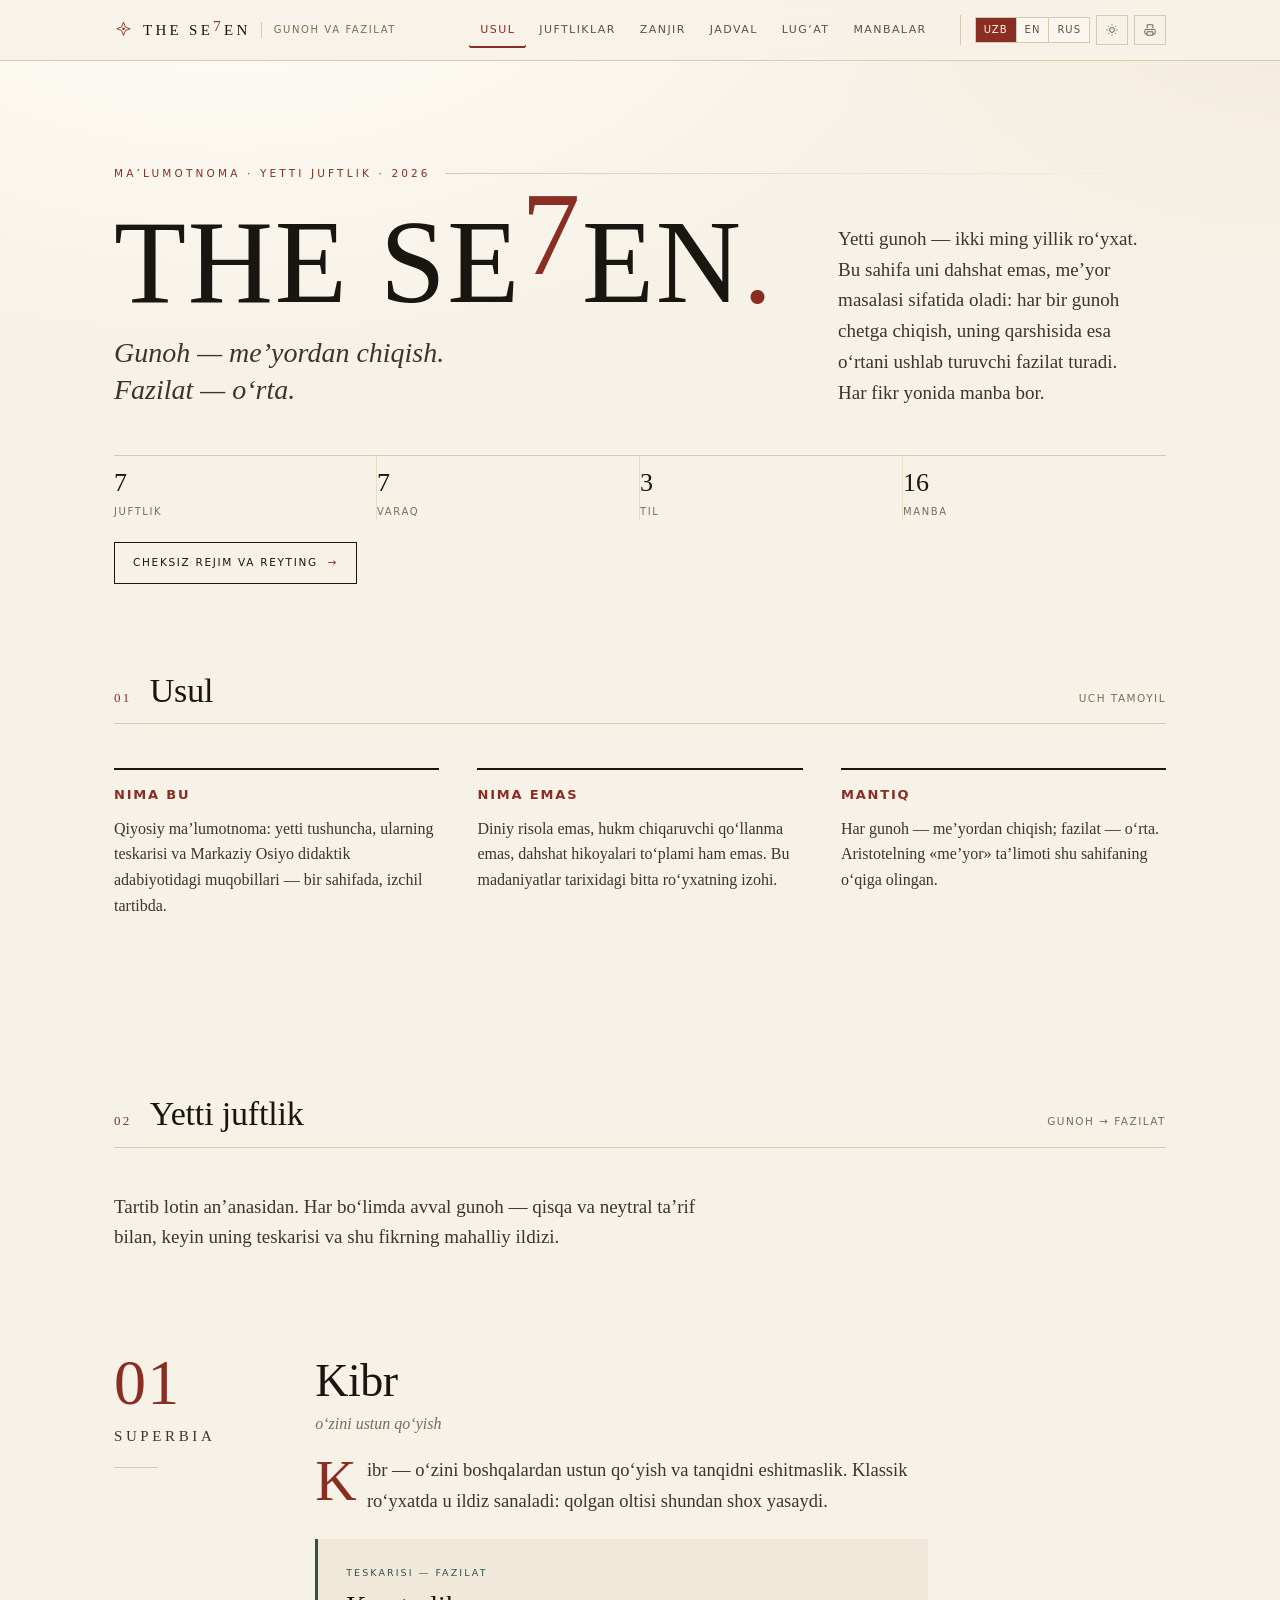
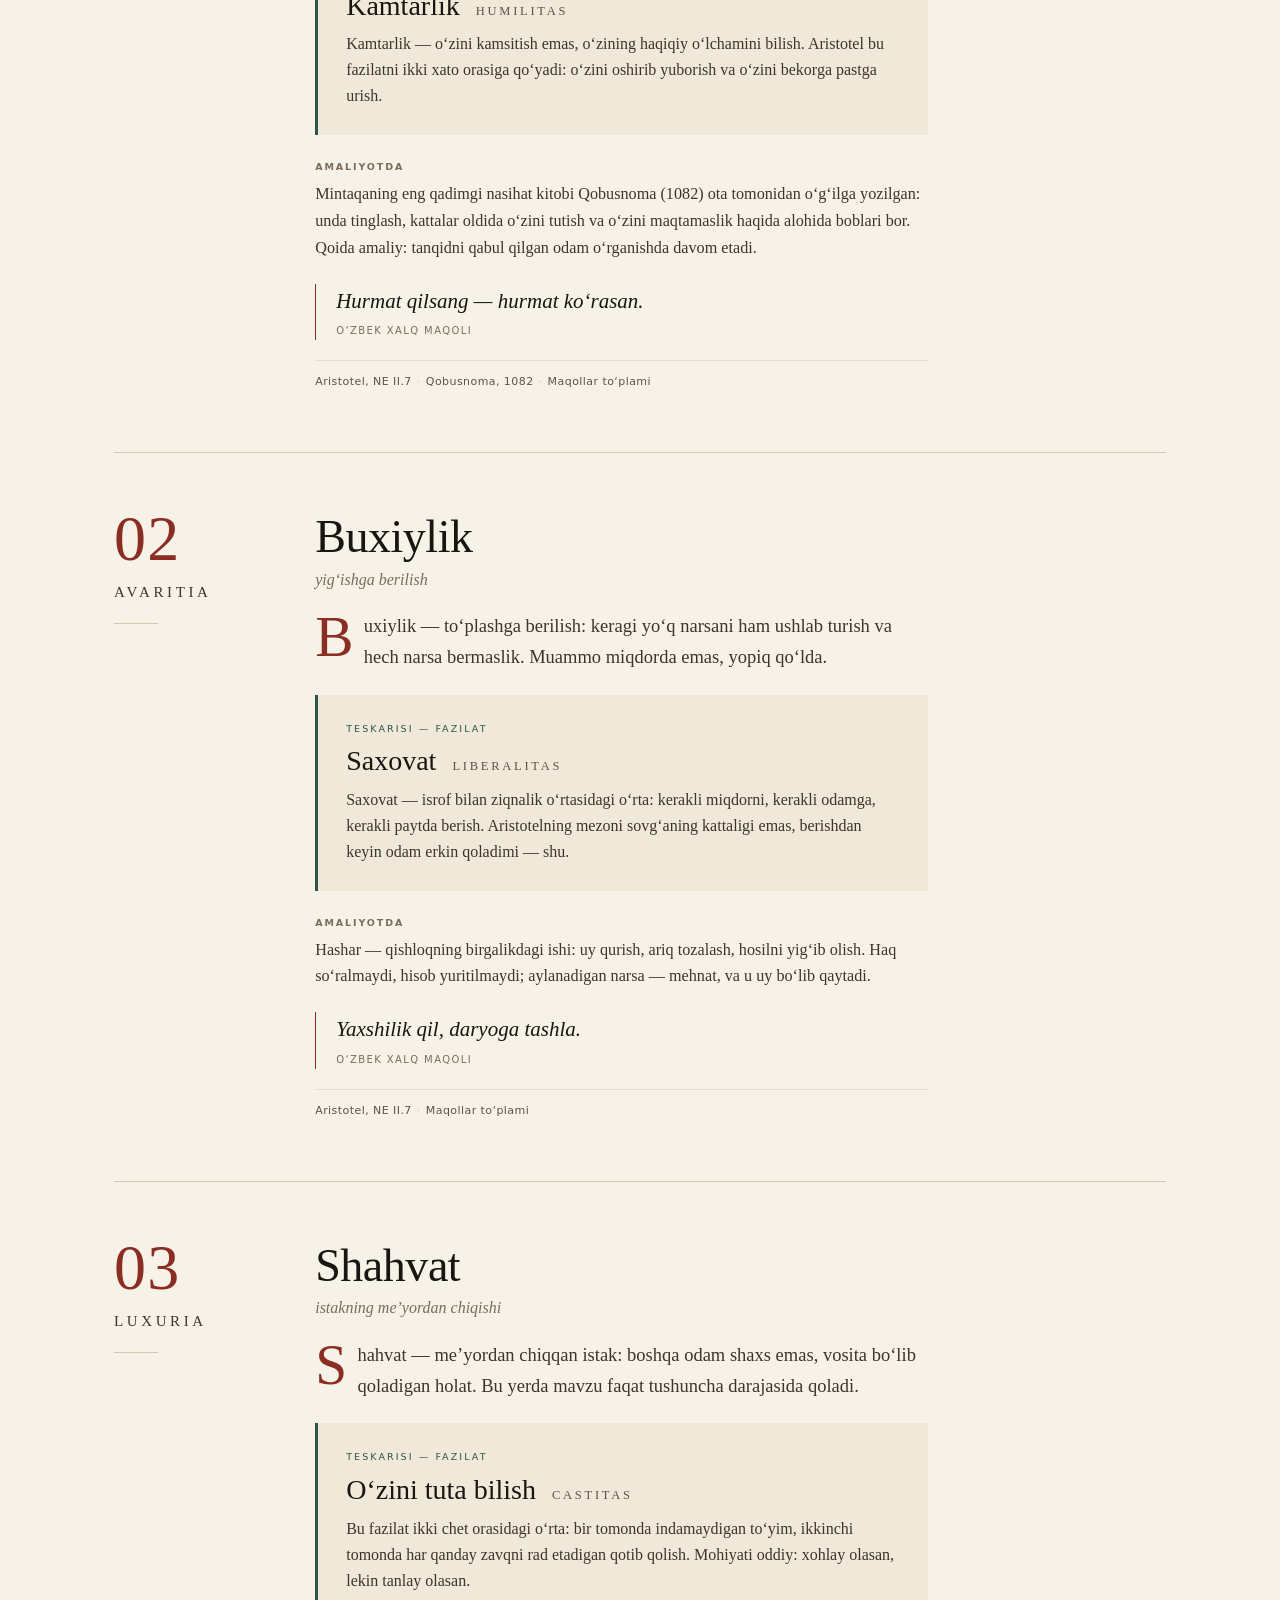
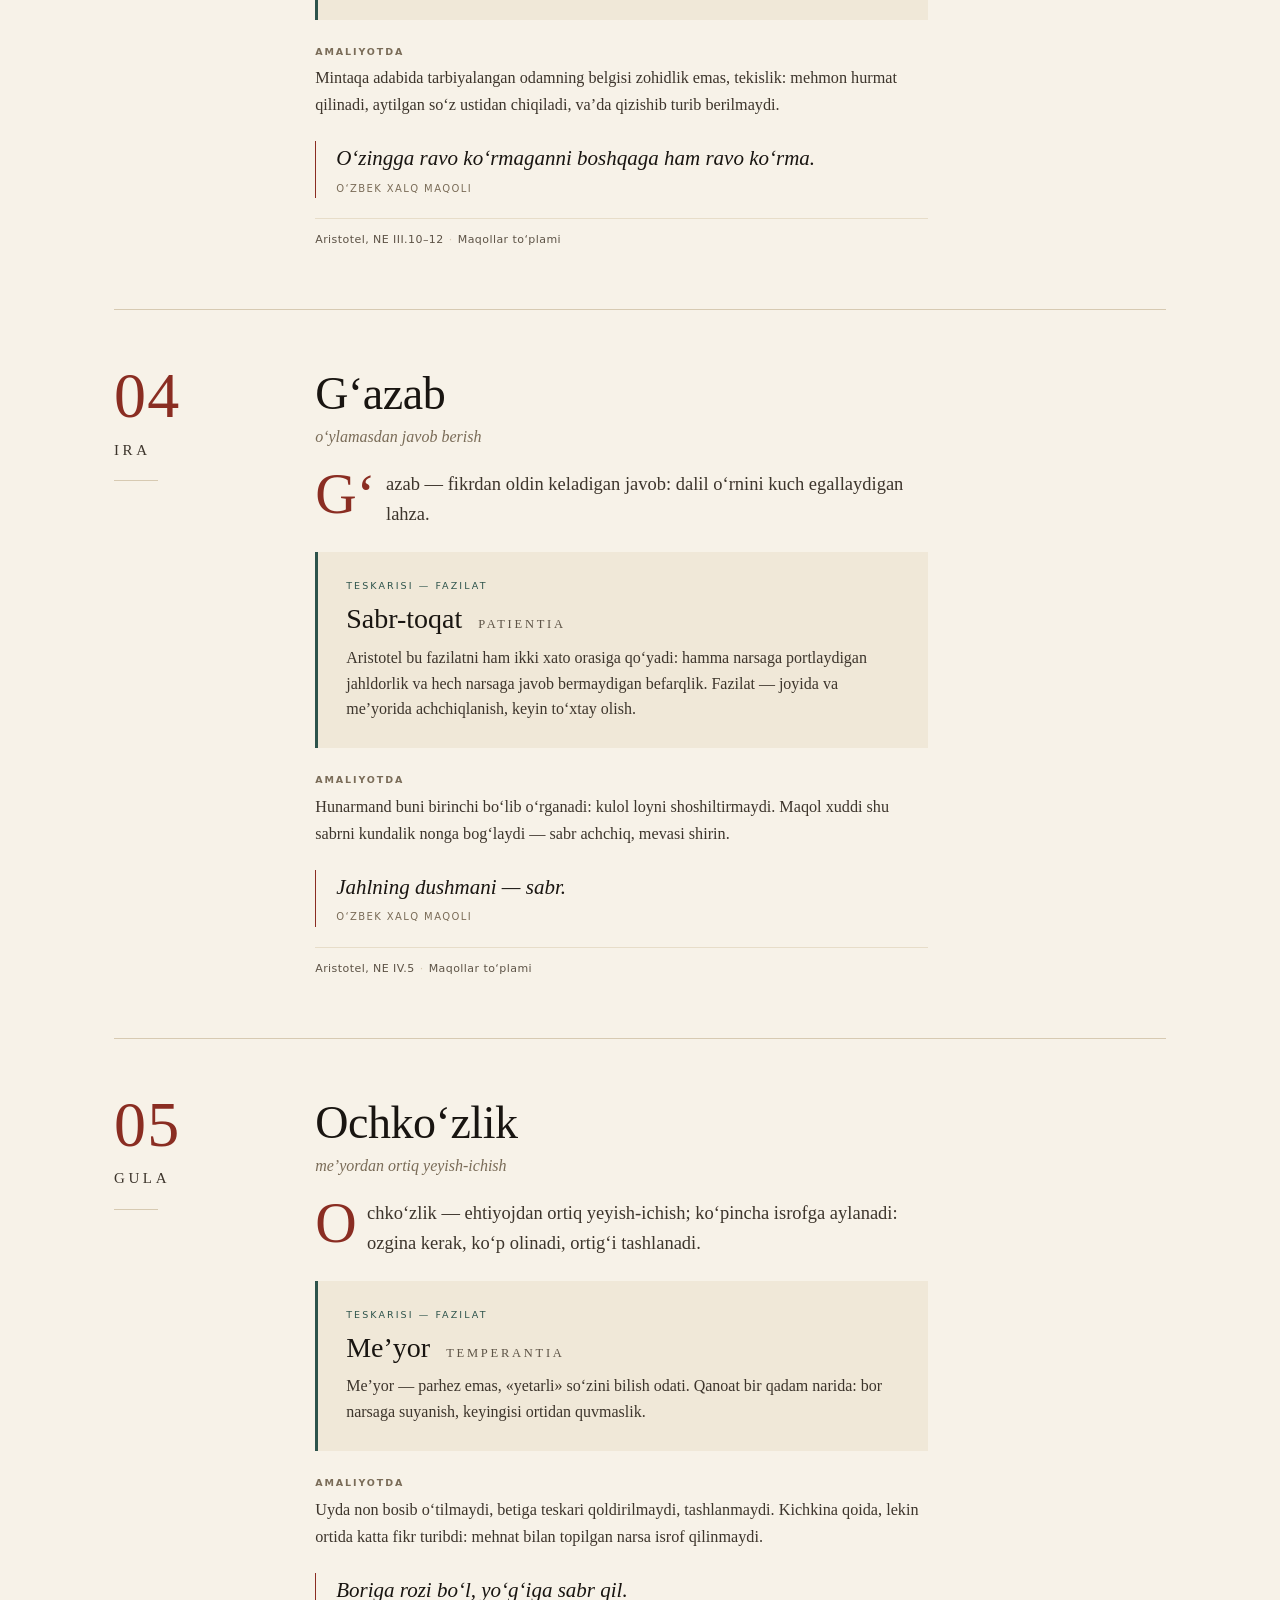
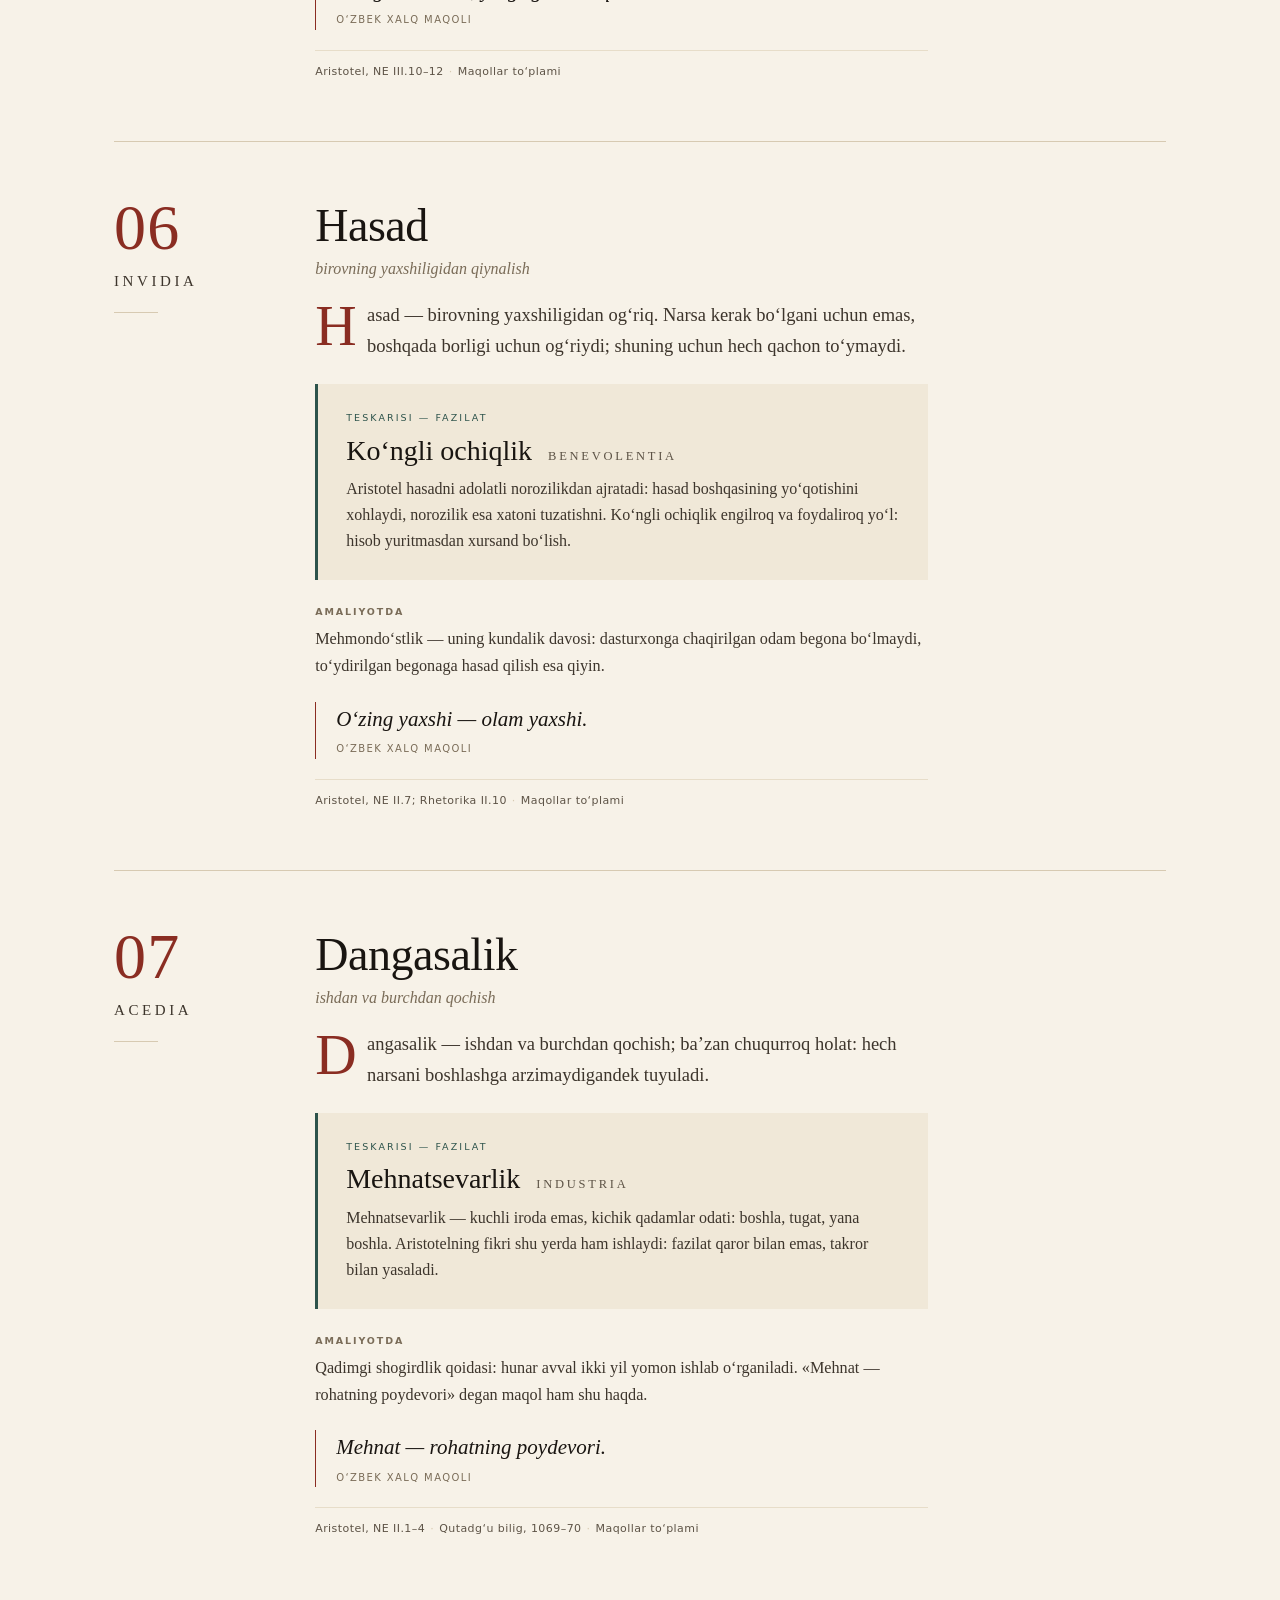
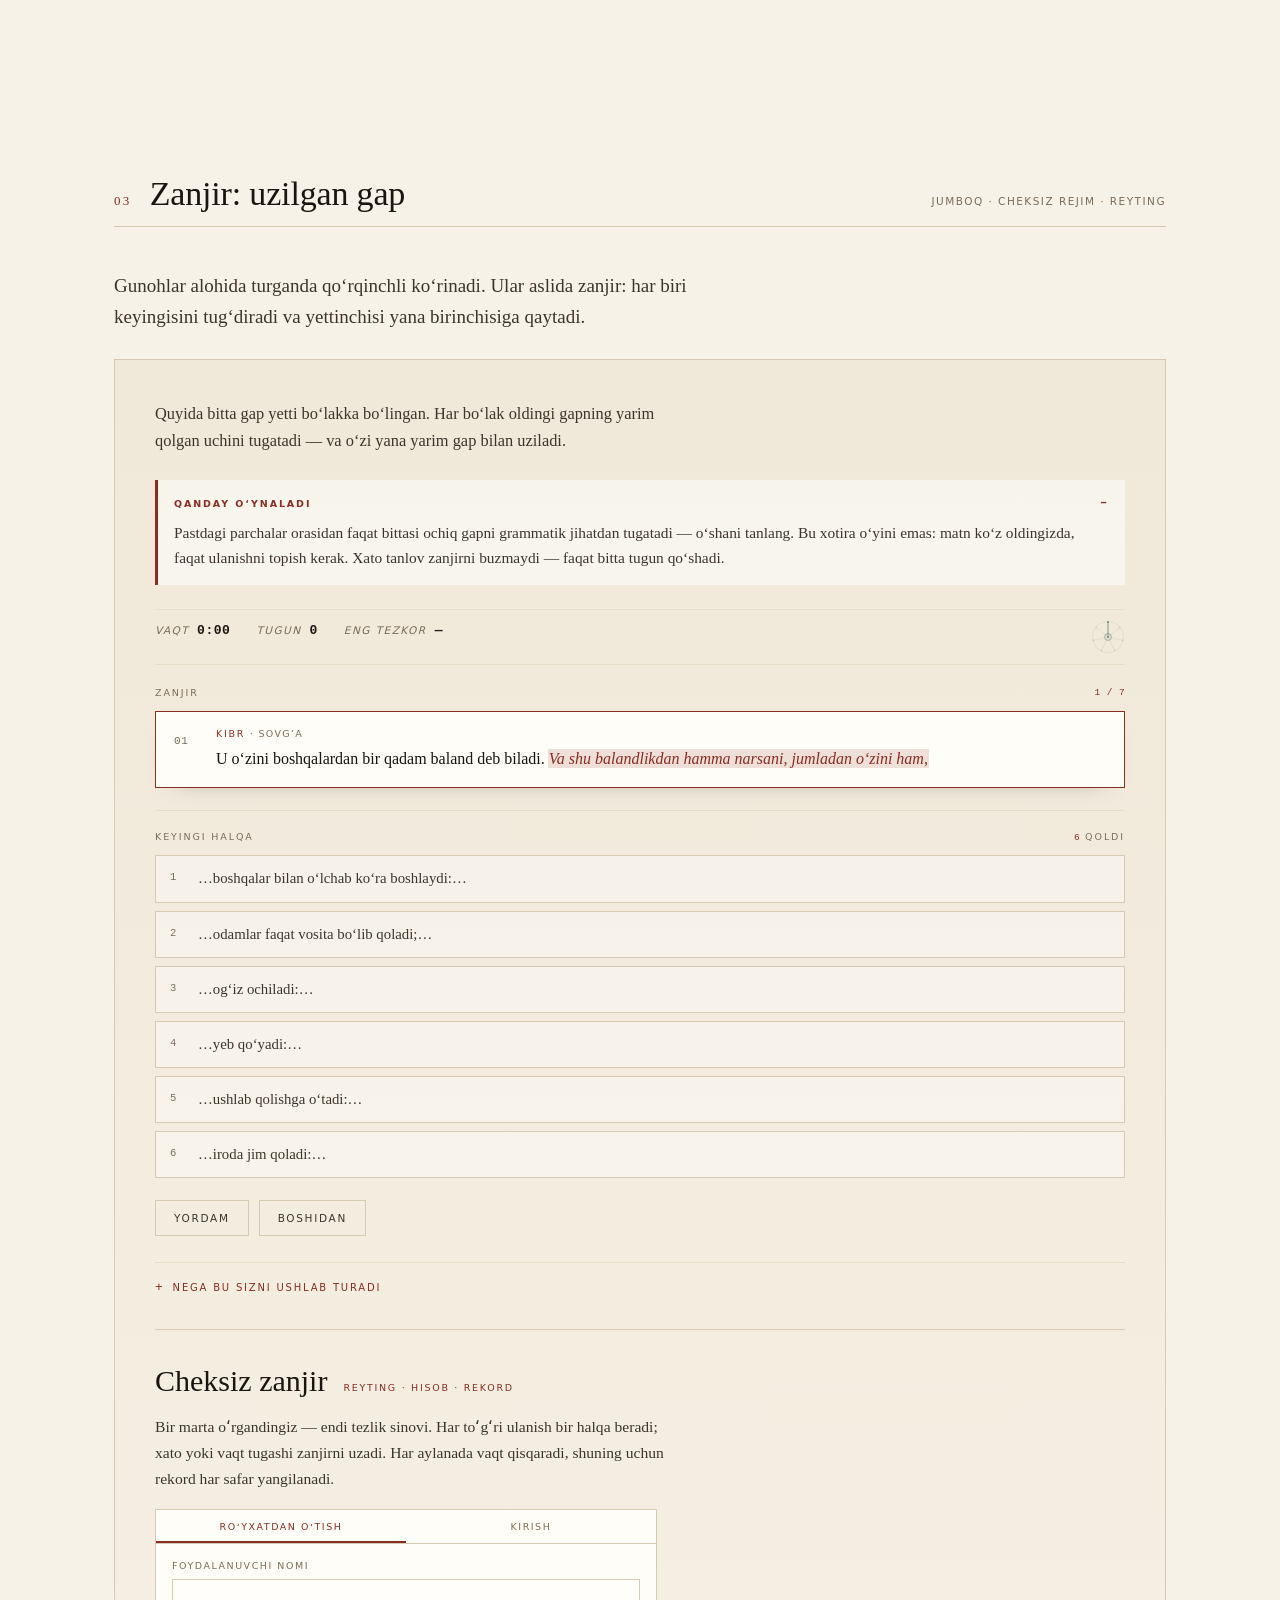
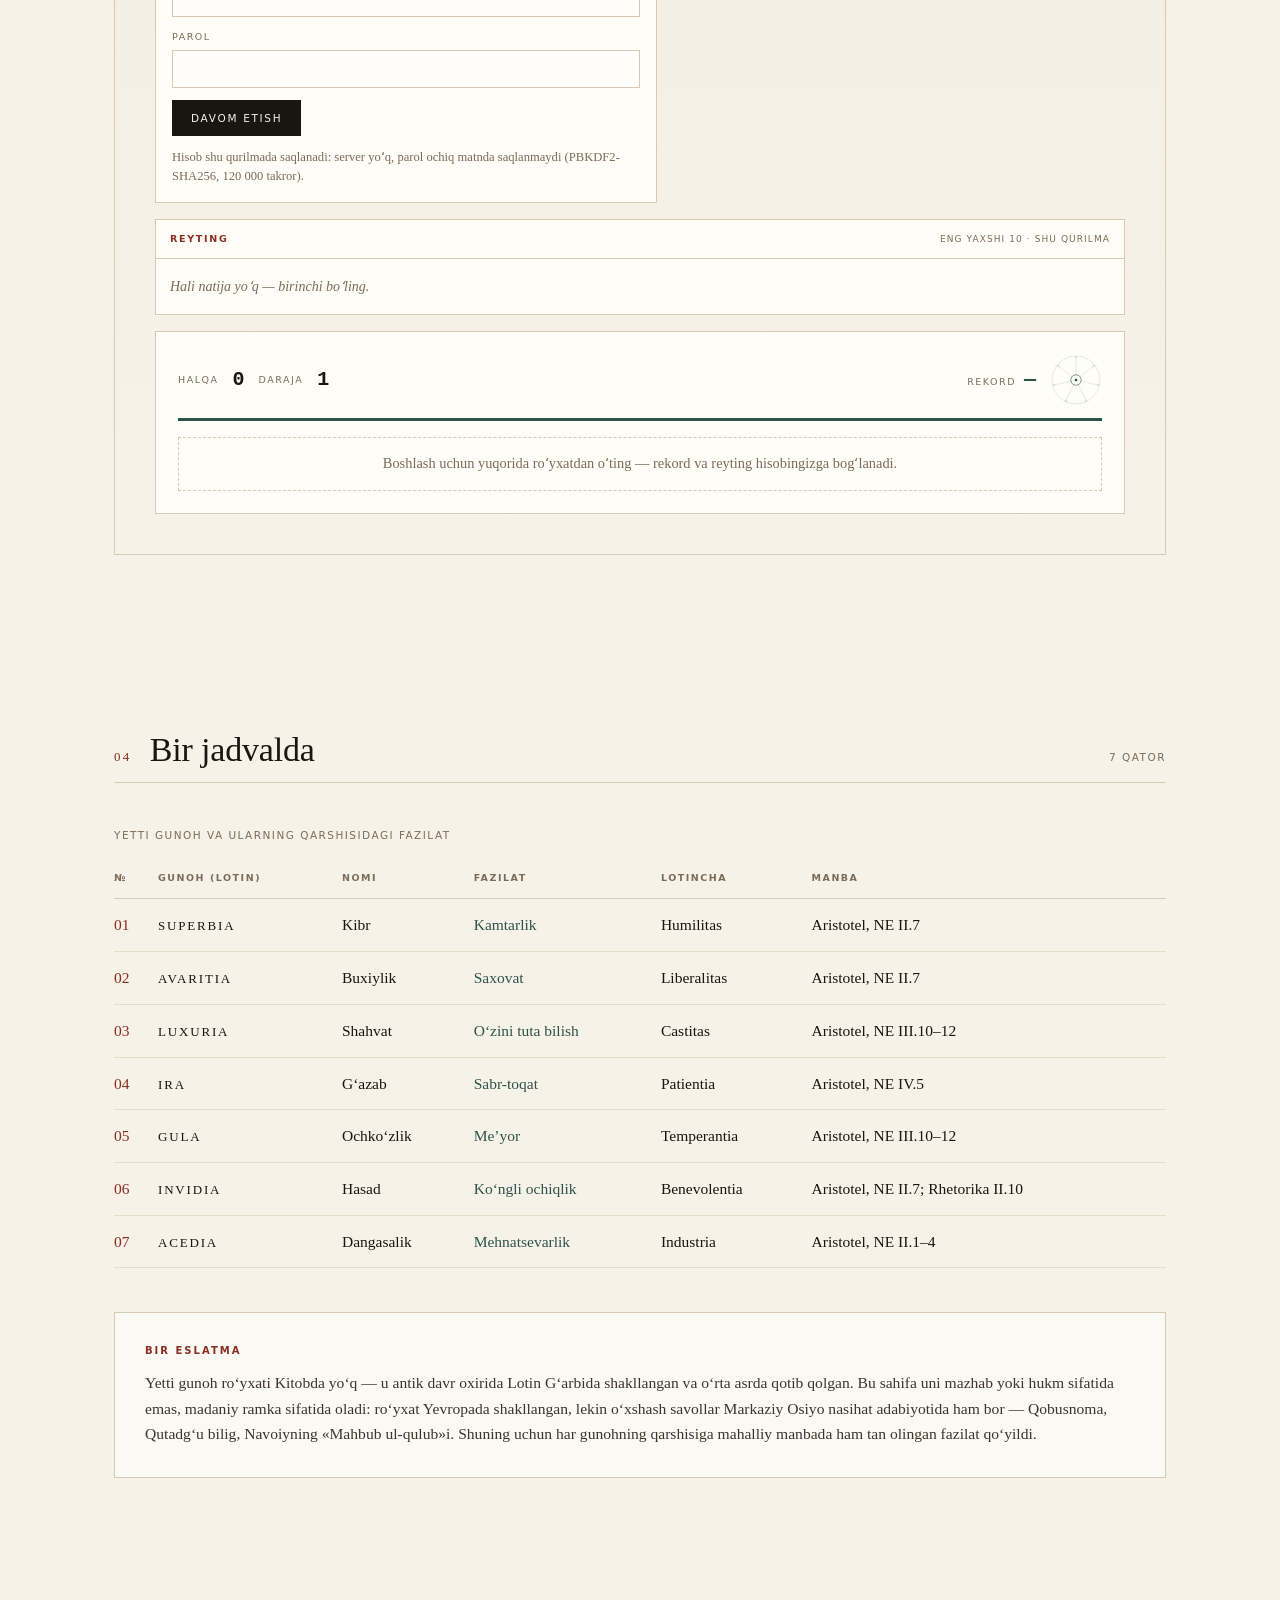
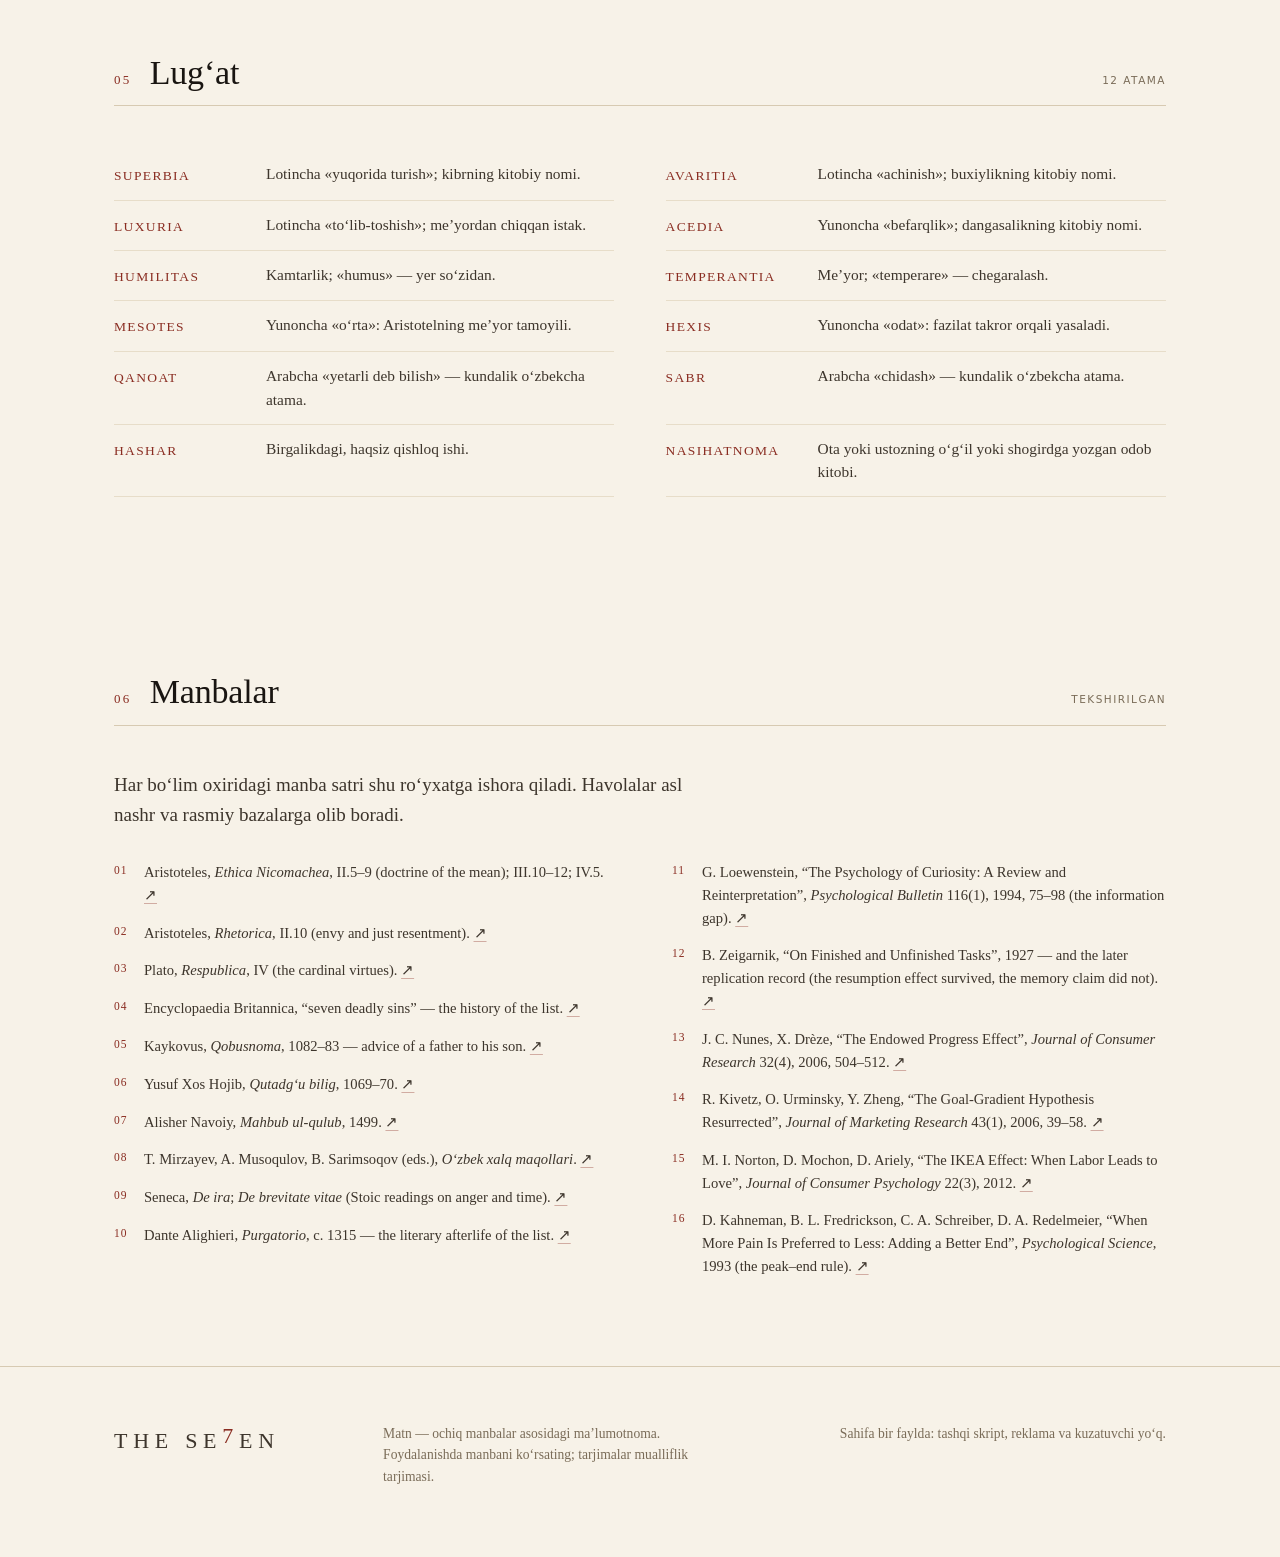
==== commit ca52d87c: "nav hint names the endless mode and the rating" ====
--- a/_info_template.html
+++ b/_info_template.html
@@ -761,7 +761,7 @@
     errName:"Nom 3–16 belgi: harflar, raqamlar, pastki chiziq.", errPass:"Parol kamida 4 belgi.",
     errTaken:"Bu nom allaqachon olingan.", errBad:"Nom yoki parol xato.", errBusy:"Tekshirilmoqda…"},
   b:{title:"Reyting", local:"eng yaxshi 10 · shu qurilma", empty:"Hali natija yoʻq — birinchi boʻling.", rank:"#", name:"ism", score:"halqa", level:"daraja", date:"sana"},
-  zanjir:{title:"Zanjir: uzilgan gap", hint:"jumboq · 7 halqa",
+  zanjir:{title:"Zanjir: uzilgan gap", hint:"jumboq · cheksiz rejim · reyting",
     lead:"Gunohlar alohida turganda qo‘rqinchli ko‘rinadi. Ular aslida zanjir: har biri keyingisini tug‘diradi va yettinchisi yana birinchisiga qaytadi.",
     intro:"Quyida bitta gap yetti bo‘lakka bo‘lingan. Har bo‘lak oldingi gapning yarim qolgan uchini tugatadi — va o‘zi yana yarim gap bilan uziladi.",
     howh:"Qanday o‘ynaladi",
@@ -900,7 +900,7 @@
     errName:"Name 3–16 characters: letters, digits, underscore.", errPass:"Password at least 4 characters.",
     errTaken:"That name is already taken.", errBad:"Wrong name or password.", errBusy:"Checking…"},
   b:{title:"Rating", local:"top 10 · this device", empty:"No results yet — be the first.", rank:"#", name:"name", score:"links", level:"level", date:"date"},
-  zanjir:{title:"The Chain: a broken sentence", hint:"puzzle · 7 links",
+  zanjir:{title:"The Chain: a broken sentence", hint:"puzzle · endless run · rating",
     lead:"Seen one at a time, the vices look monstrous. In fact they are a chain: each one produces the next, and the seventh returns to the first.",
     intro:"Below, one sentence has been cut into seven pieces. Each piece finishes the half-sentence the one before it left hanging — and leaves a new half-sentence open.",
     howh:"How to play",
@@ -1039,7 +1039,7 @@
     errName:"Имя 3–16 символов: буквы, цифры, подчёркивание.", errPass:"Пароль не короче 4 символов.",
     errTaken:"Это имя уже занято.", errBad:"Неверное имя или пароль.", errBusy:"Проверяем…"},
   b:{title:"Рейтинг", local:"топ-10 · это устройство", empty:"Результатов пока нет — станьте первым.", rank:"#", name:"имя", score:"звенья", level:"уровень", date:"дата"},
-  zanjir:{title:"Цепь: разорванная фраза", hint:"головоломка · 7 звеньев",
+  zanjir:{title:"Цепь: разорванная фраза", hint:"головоломка · бесконечный режим · рейтинг",
     lead:"Пороки, взятые по отдельности, выглядят чудовищами. На деле они — цепь: каждый порождает следующий, а седьмой возвращается к первому.",
     intro:"Ниже одно предложение разрезано на семь частей. Каждая часть заканчивает половину фразы, оставленную предыдущей, — и сама оставляет новую половину открытой.",
     howh:"Как играть",
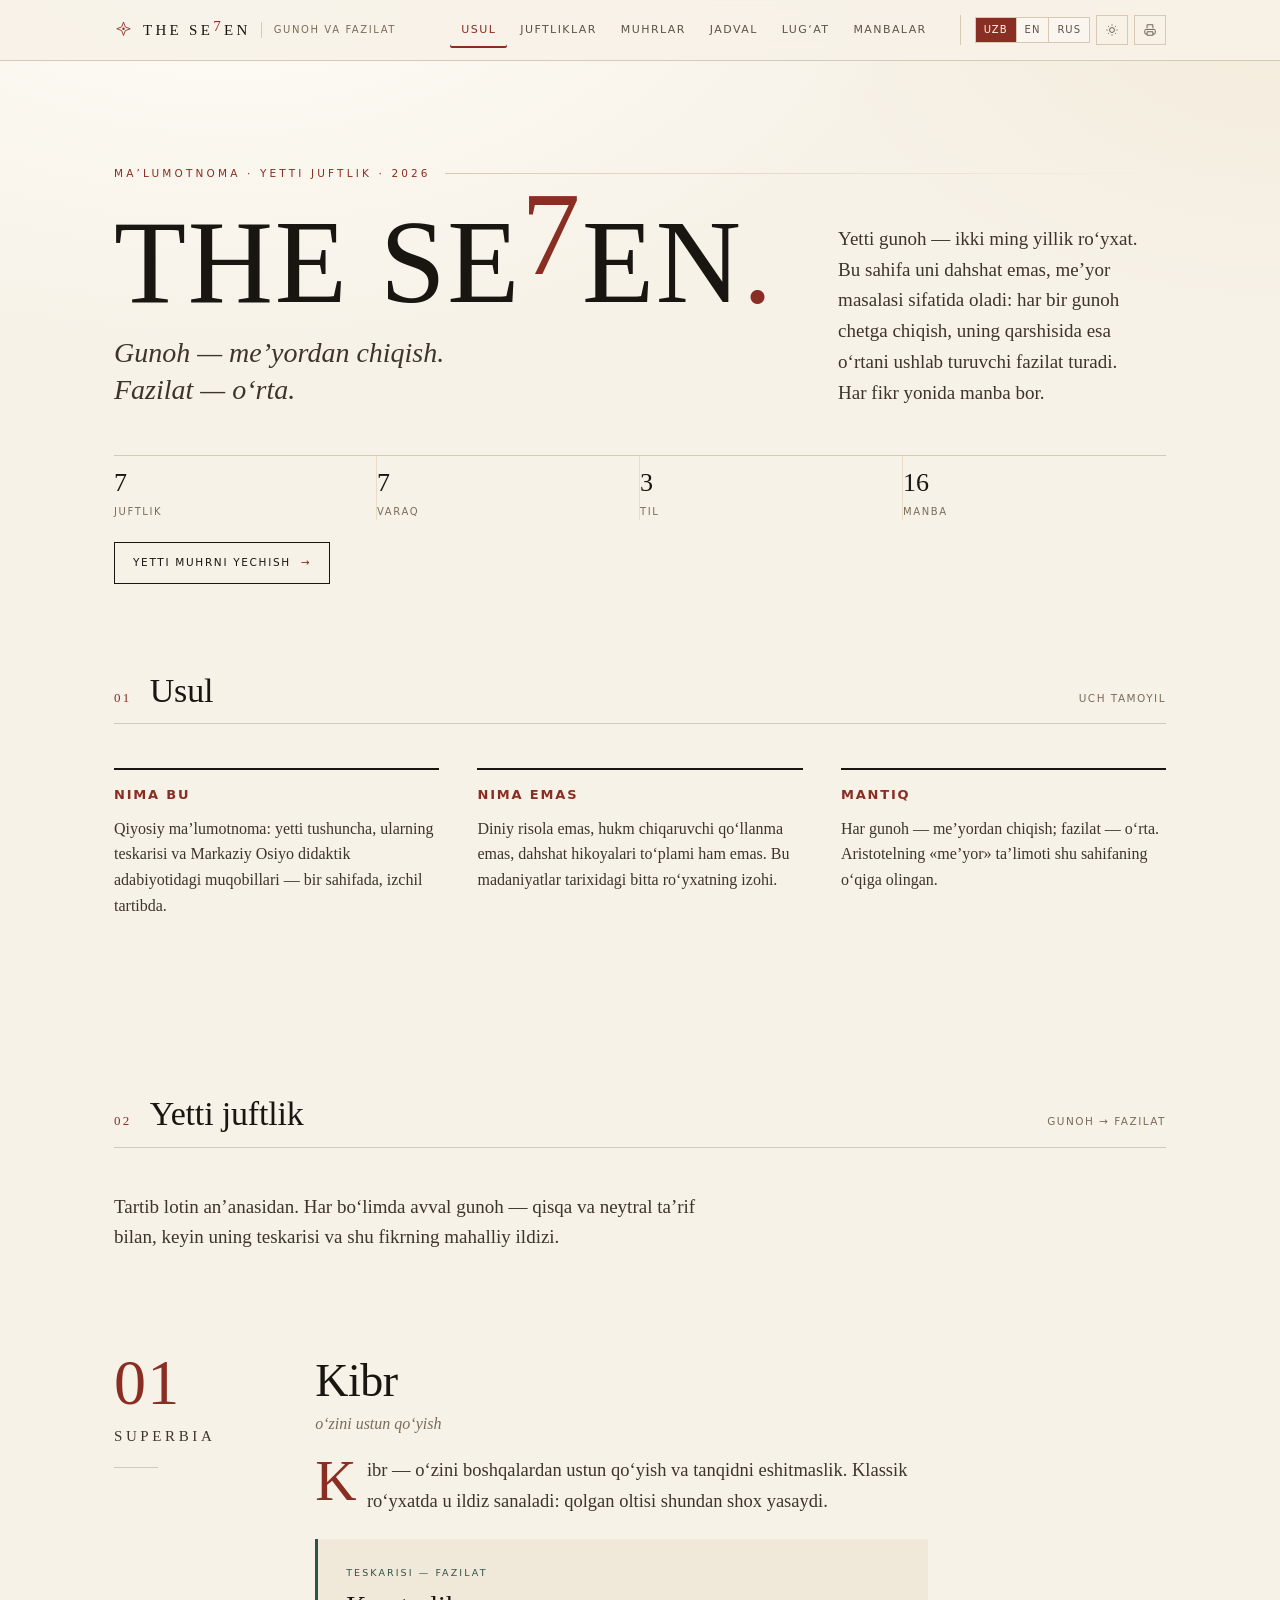
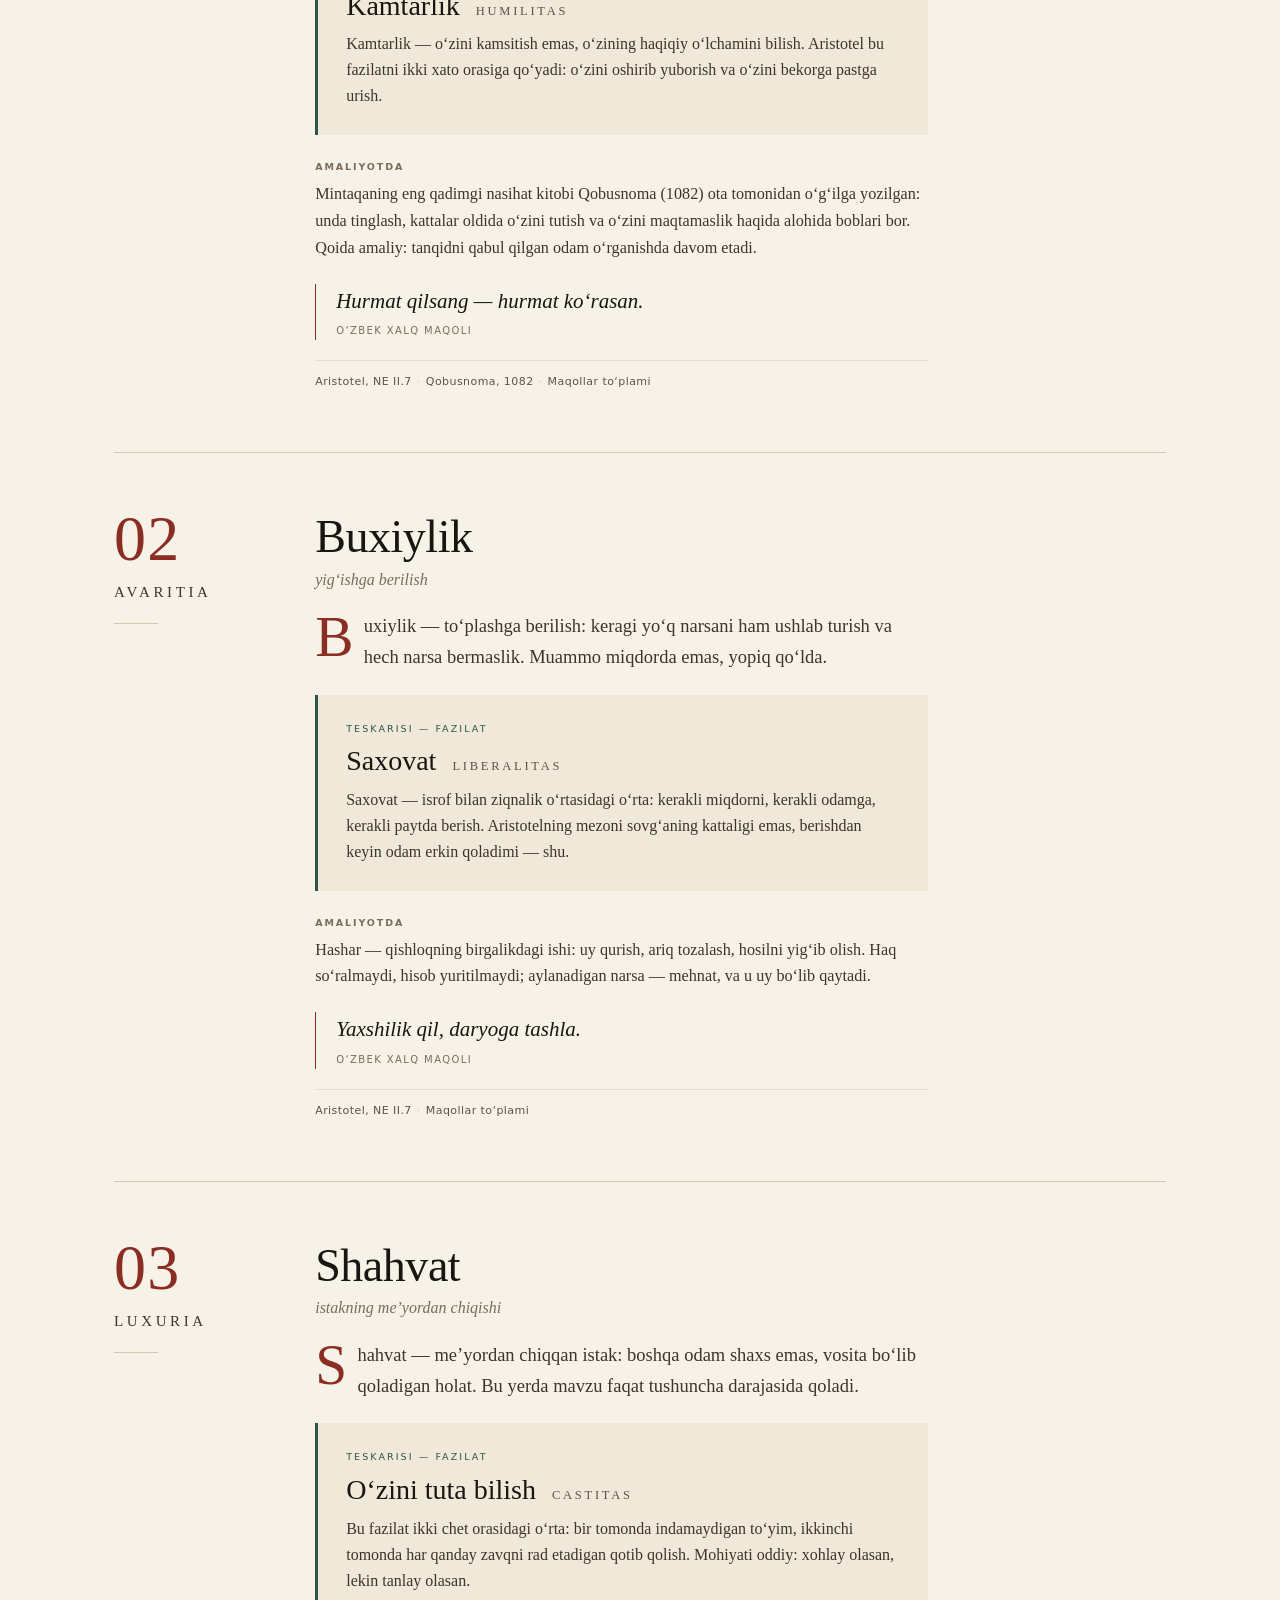
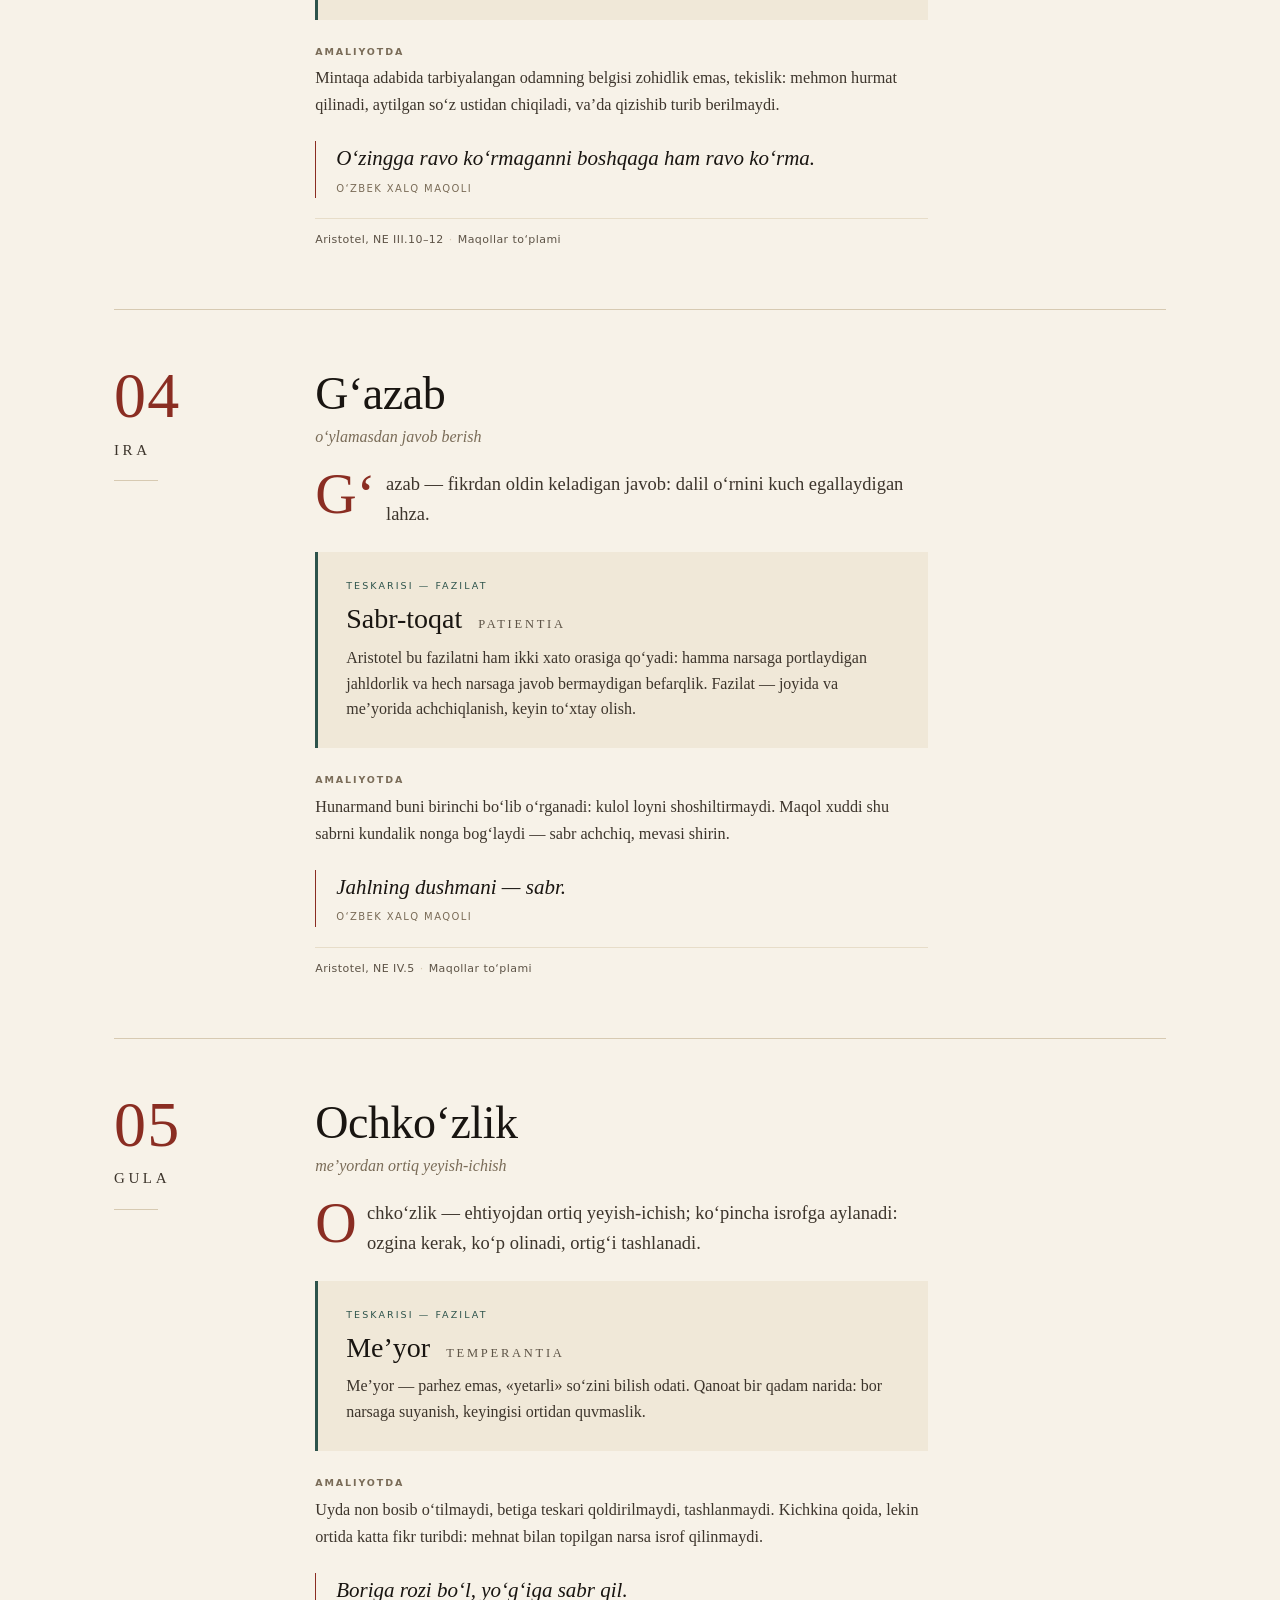
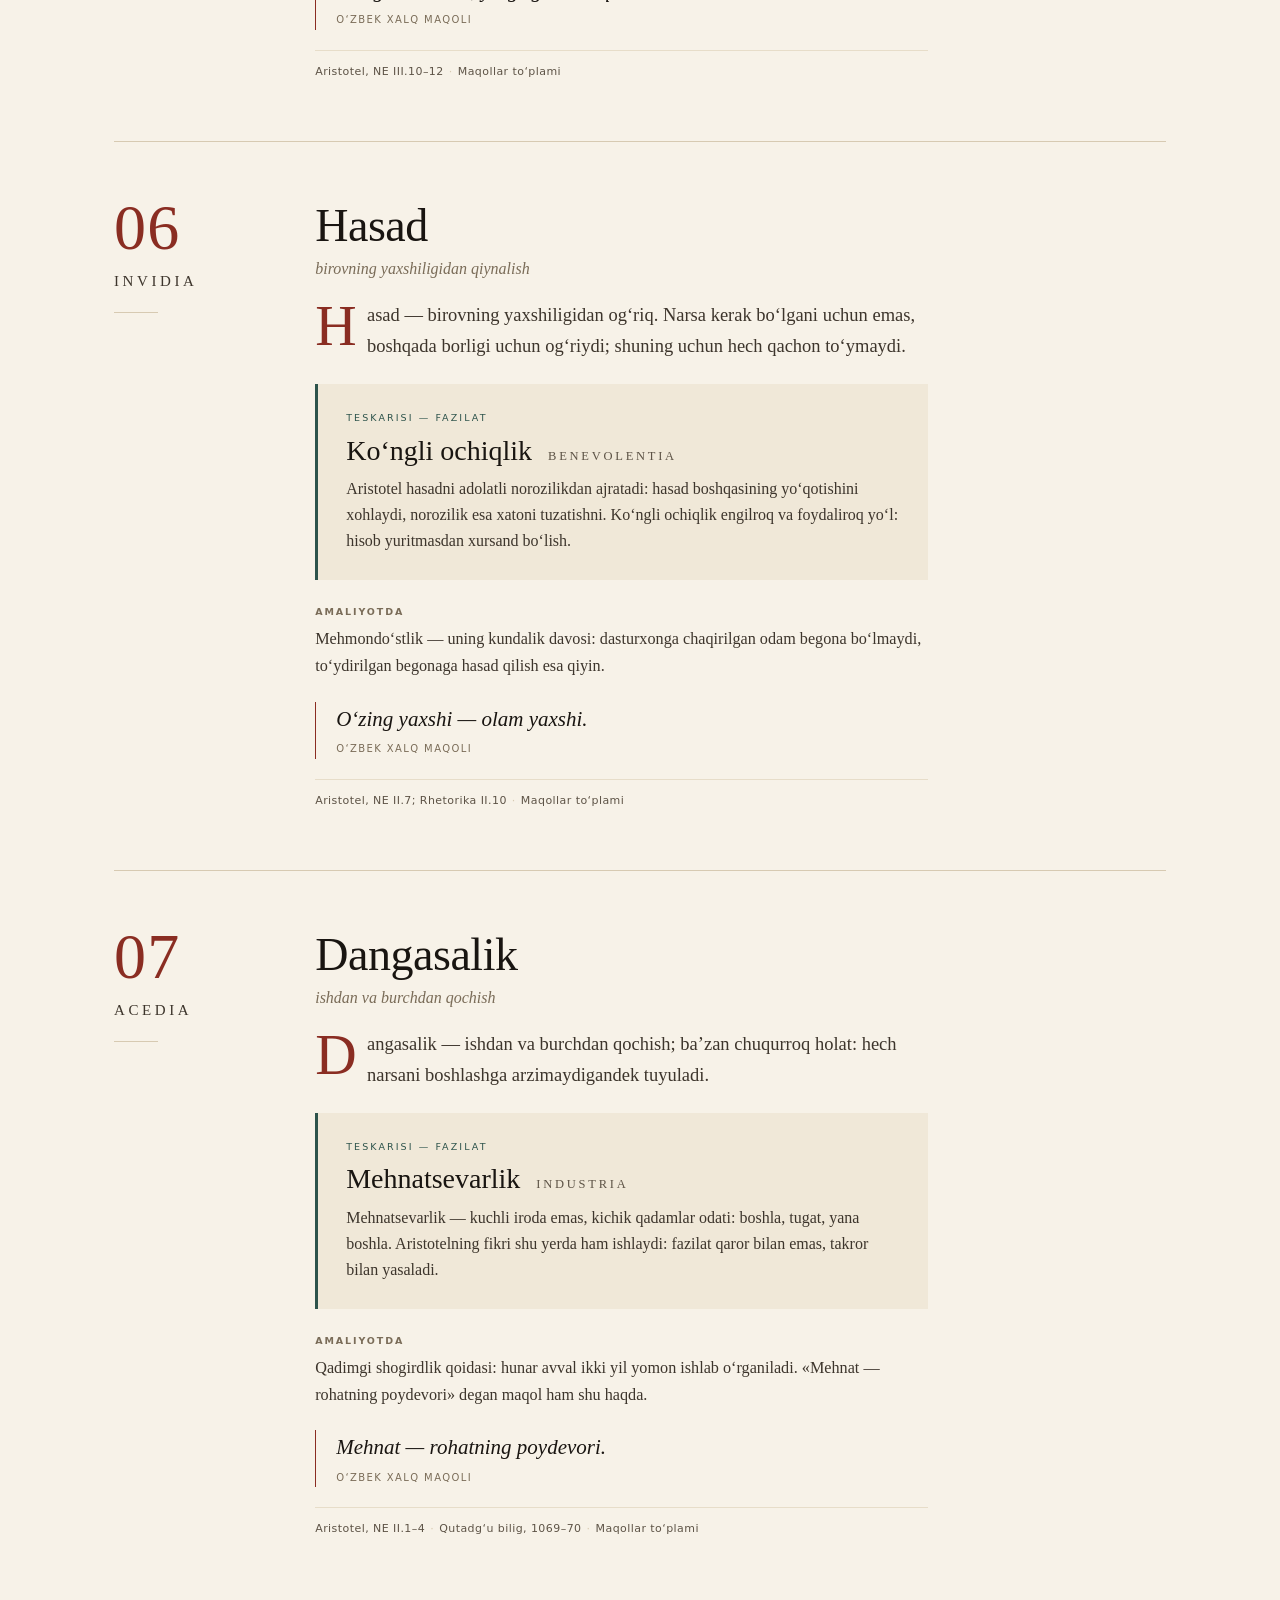
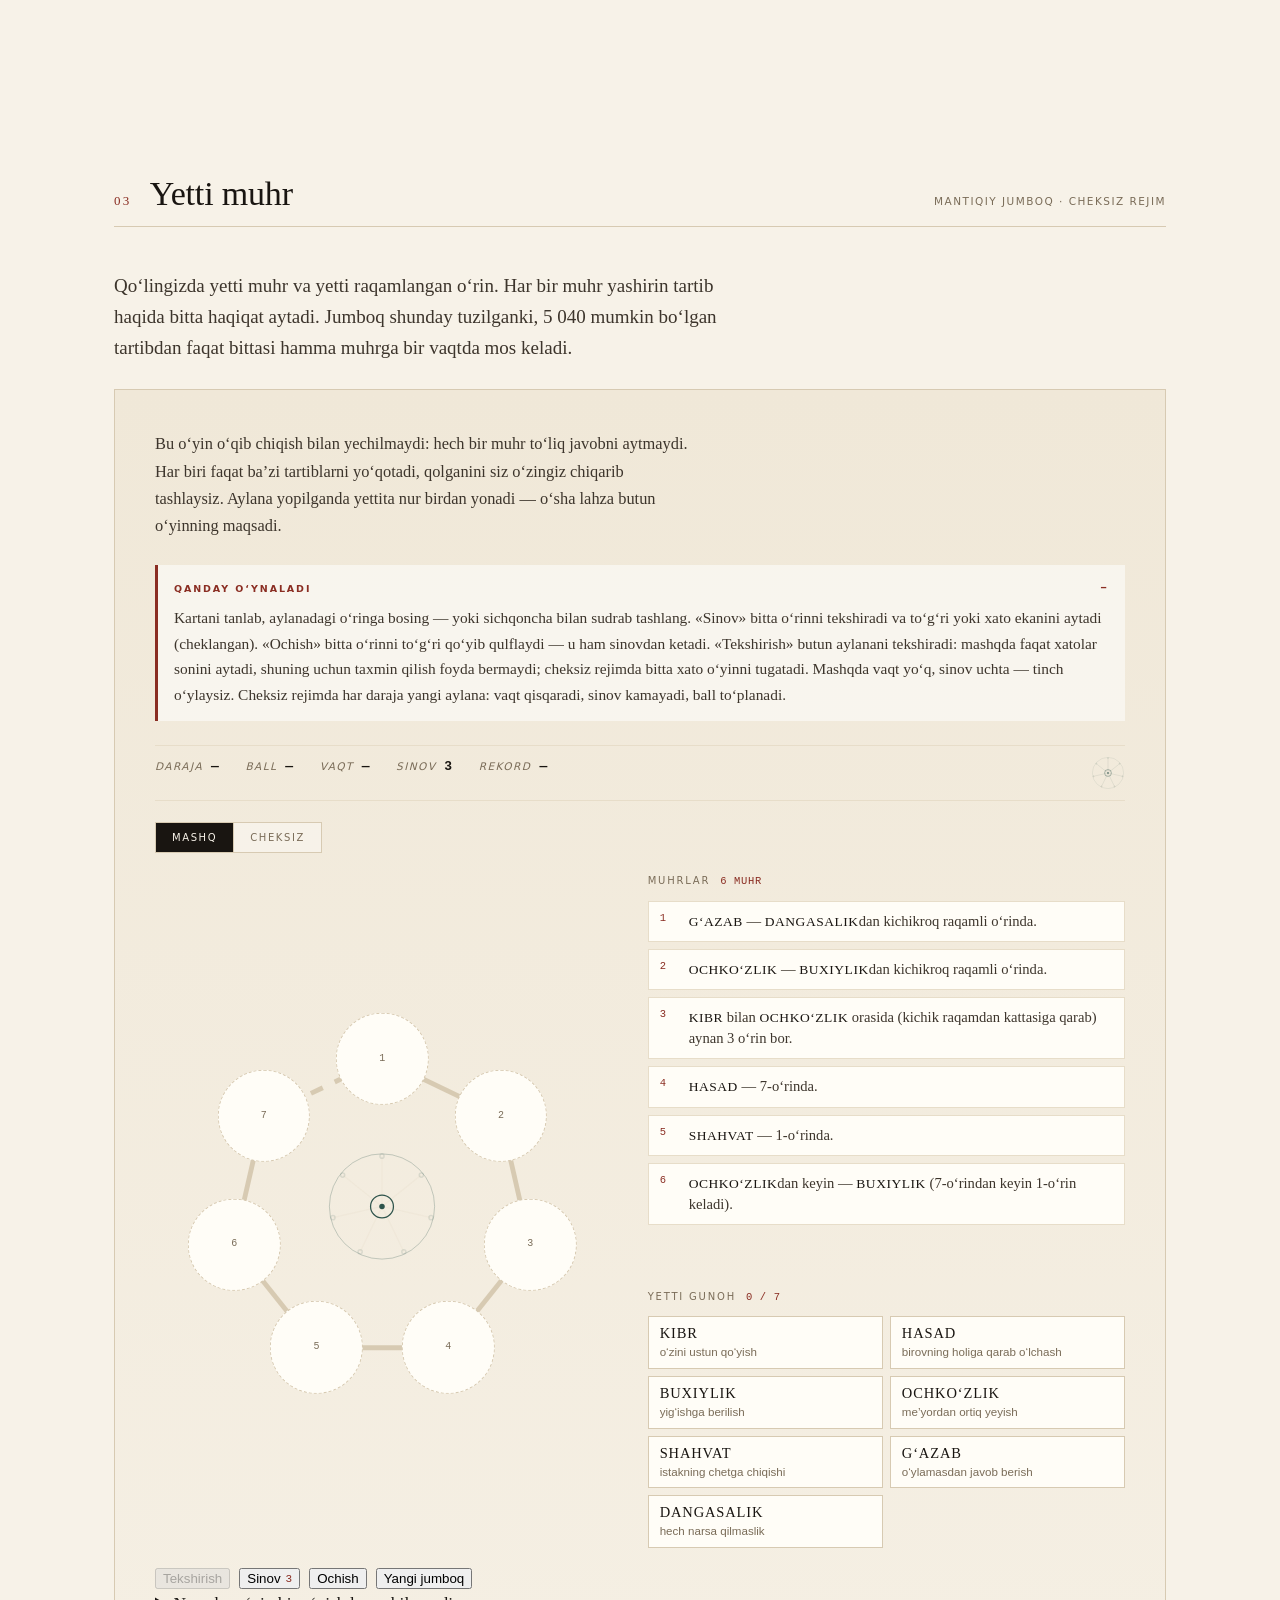
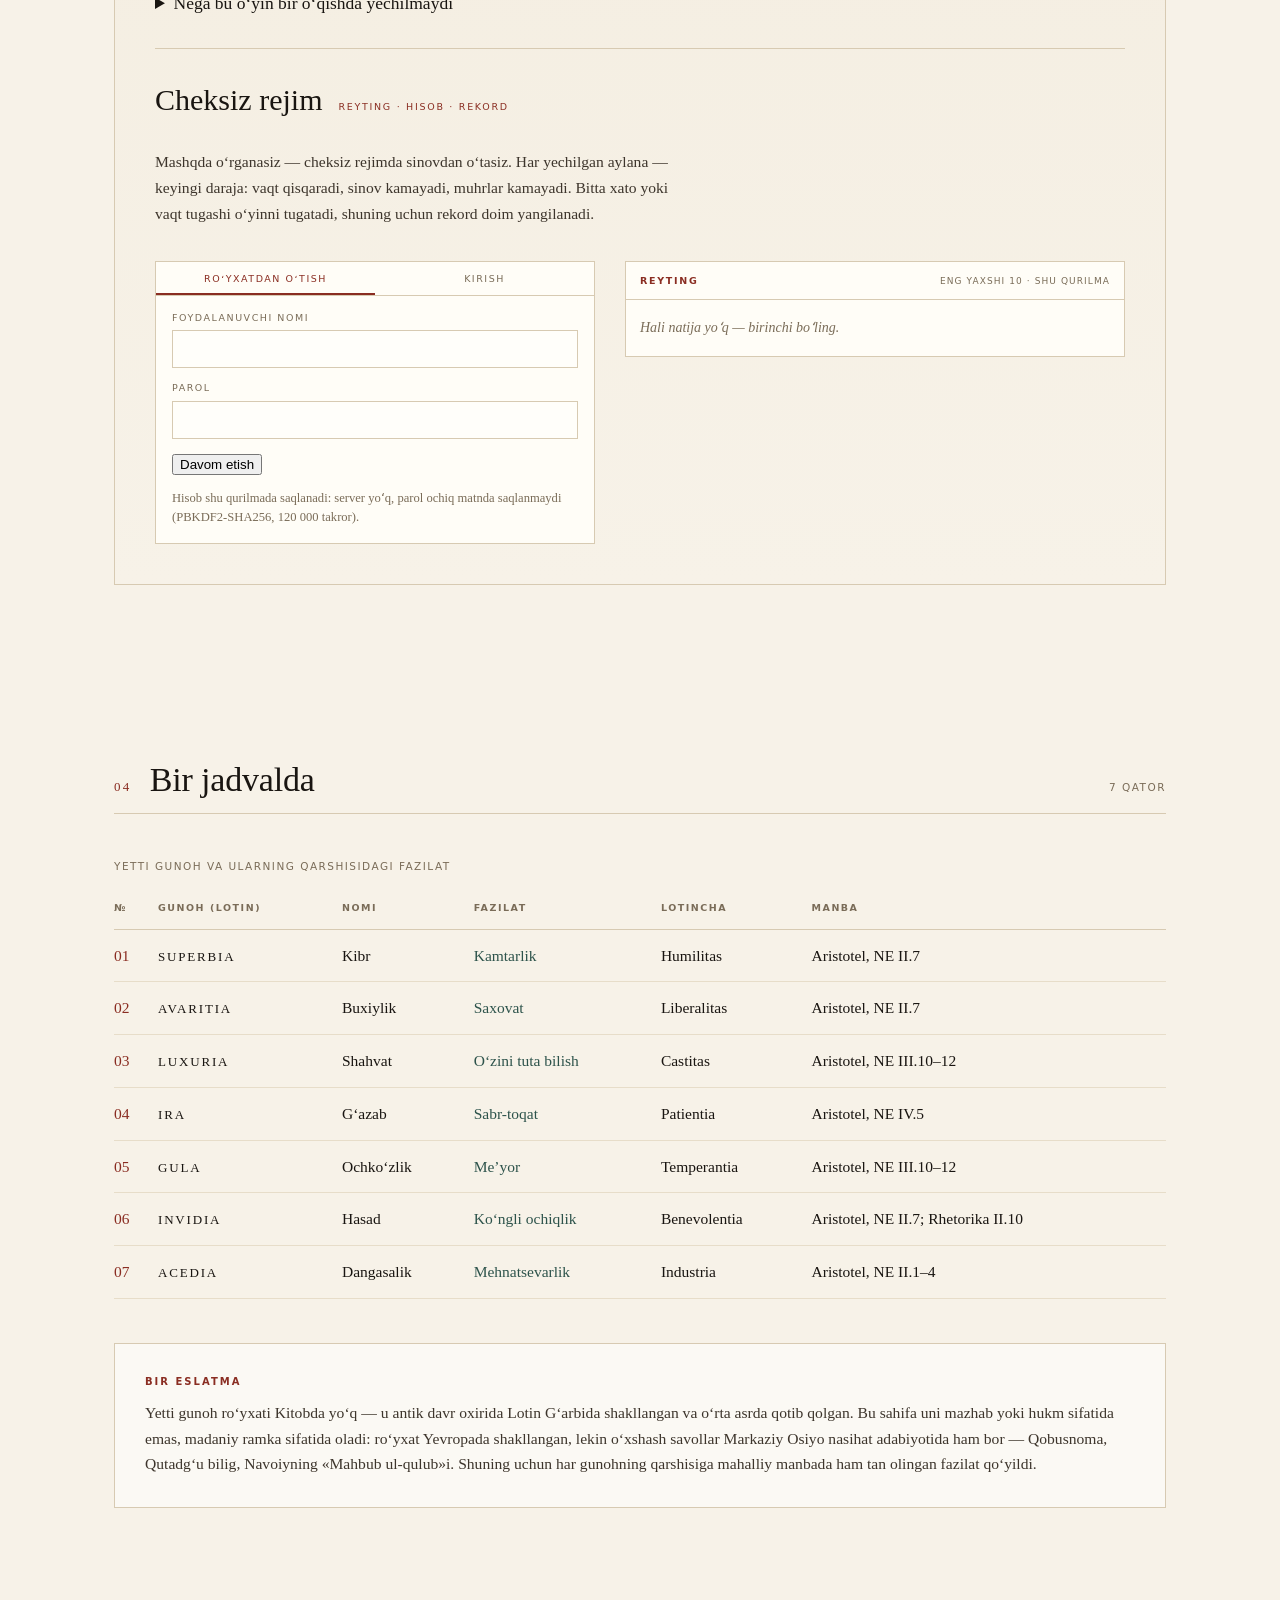
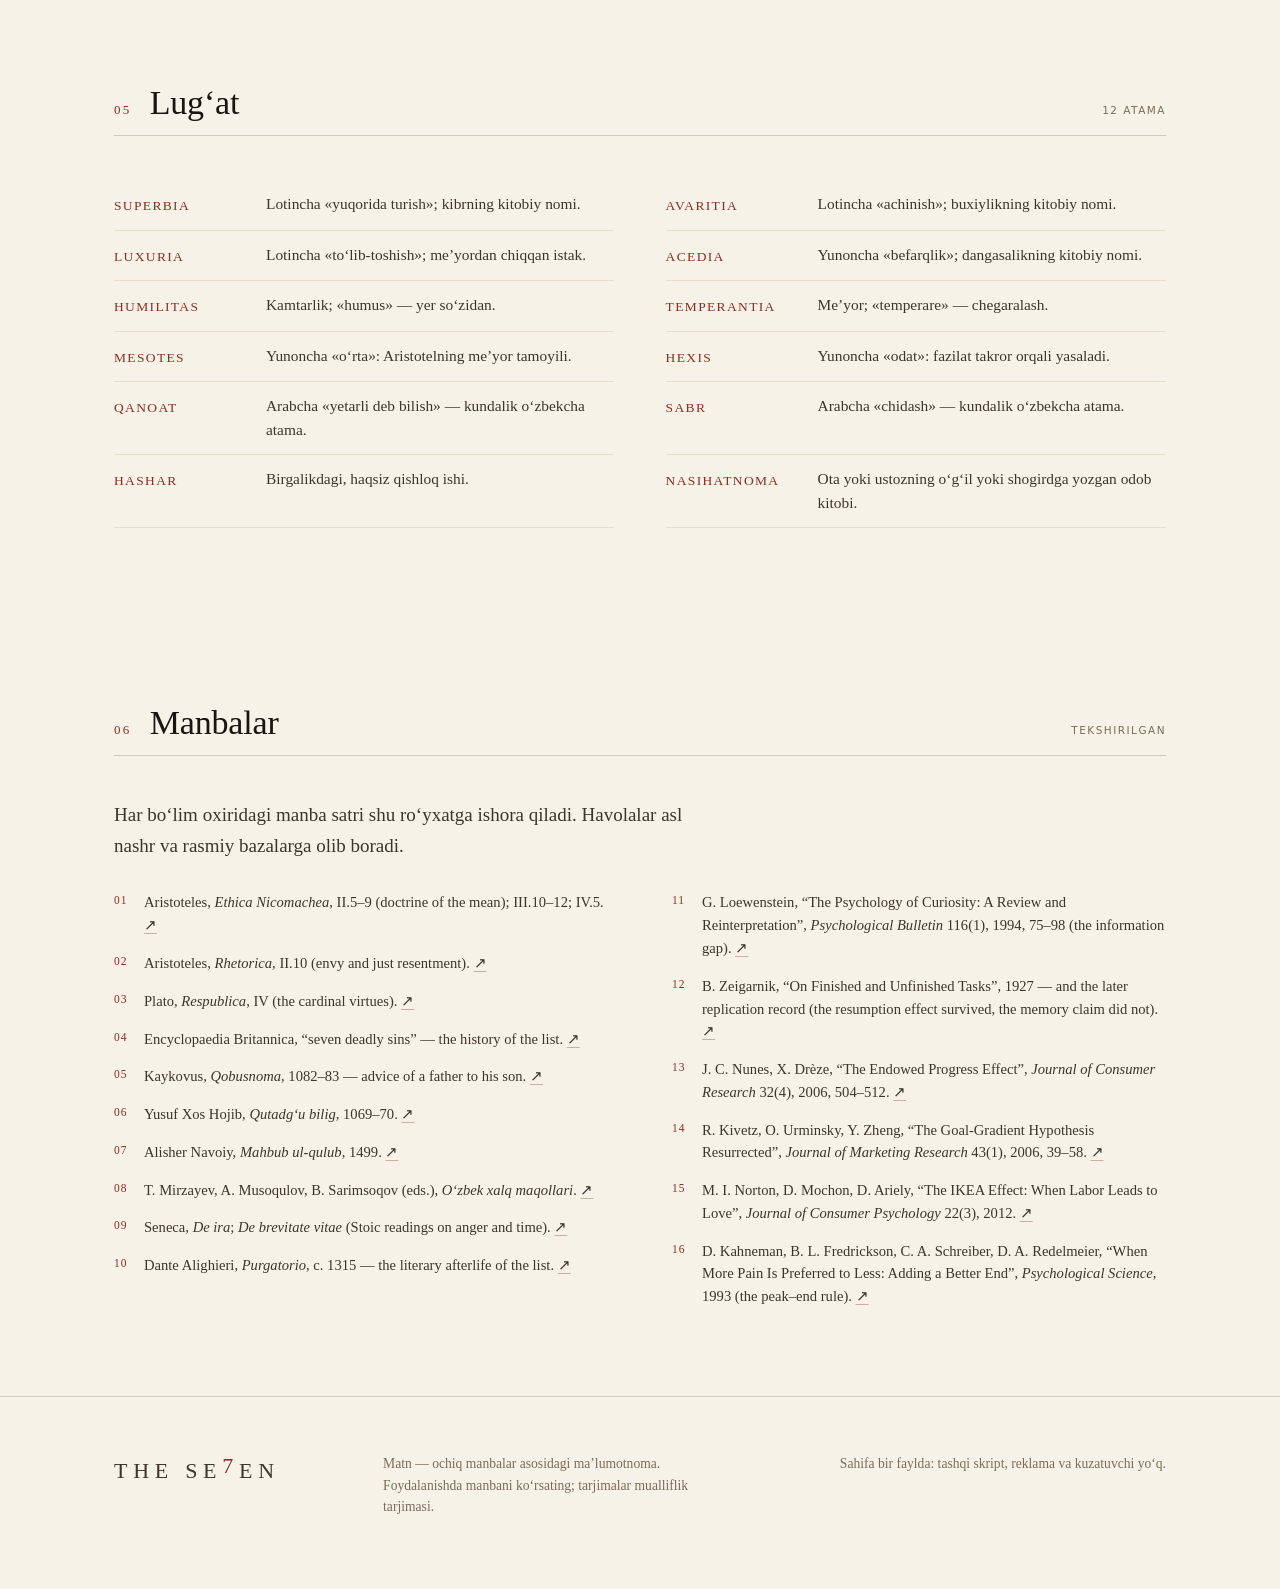
==== commit cf670cab: "Yetti muhr: the chain is replaced by a generated logic board Seven vices, seven numbered seats, seve" ====
--- a/_info_template.html
+++ b/_info_template.html
@@ -13,10 +13,10 @@
 })();
 </script>
 <title>The Se7en — gunoh va fazilat</title>
-<meta name="description" content="Yetti gunoh va ularning teskarisi — yetti fazilat. Me'yor haqidagi ma'lumotnoma: Aristotel, Qobusnoma, Qutadg'u bilig, xalq maqollari. UZB · EN · RUS.">
+<meta name="description" content="Yetti gunoh va ularning teskarisi — yetti fazilat, va yetti muhrli mantiqiy o‘yin: 5 040 tartibdan faqat bittasi to‘g‘ri. Manbali ma’lumotnoma: Aristotel, Qobusnoma, Qutadg‘u bilig, xalq maqollari. UZB · EN · RUS.">
 <meta name="color-scheme" content="light dark">
 <meta property="og:title" content="The Se7en — gunoh va fazilat">
-<meta property="og:description" content="Yetti juftlik, yetti qulf va bitta zanjir. Manbali, neytral ma'lumotnoma.">
+<meta property="og:description" content="Yetti juftlik va yetti muhr: mantiqiy o‘yin. Manbali, neytral ma’lumotnoma.">
 <meta property="og:type" content="article">
 <style>
 @font-face{
@@ -180,79 +180,92 @@
 .pz-mini svg{width:34px; height:34px; color:var(--green)}
 .pz-mini .ray{opacity:.16; transition:opacity .45s ease}
 .pz-mini .ray.on{opacity:1}
-/* ── the chain: one continuous linked text ─────────────────── */
-.pz-chain{list-style:none; margin:0; padding:0}
-.link{position:relative; display:grid; grid-template-columns:30px 1fr; gap:12px; padding:15px 18px;
-  border:1px solid var(--rule-2); background:var(--surface); transition:border-color .3s, box-shadow .3s}
-.link .n{font-family:var(--mono); font-size:11px; letter-spacing:.06em; color:var(--muted); padding-top:5px}
-.link .body{font-size:16px; line-height:1.56; color:var(--ink); margin:0}
-.link .nm{display:block; font-family:var(--sans); font-size:9.5px; letter-spacing:.18em; text-transform:uppercase; color:var(--accent); margin-bottom:5px}
-.link .nm em{font-style:normal; color:var(--muted); letter-spacing:.14em}
-.link .fit{color:var(--green)}                    /* the fragment that answers the dangling end before it */
-.link .gap{color:var(--accent); font-style:italic} /* the sentence left hanging: the open loop */
-.link.open{border-color:var(--accent); box-shadow:0 10px 26px -22px var(--shadow)}
-.link.open .gap{background:var(--sel); box-shadow:0 0 0 1px var(--sel)}
-.link.done{border-color:var(--green); background:var(--locked-wash)}
-.link.done .gap{background:none; box-shadow:none; color:var(--ink-2); font-style:normal}
-.link.fresh{animation:linkIn .55s cubic-bezier(.2,.7,.3,1) both}
-@keyframes linkIn{from{opacity:0; transform:translateY(10px) scale(.995)}to{opacity:1; transform:none}}
-.join{height:26px; display:grid; place-items:center; color:var(--green); position:relative}
-.join svg{width:44px; height:26px; opacity:.55}
-.join.on svg{opacity:1; animation:ringPulse 1.1s ease}
-@keyframes ringPulse{0%{transform:scale(.6)}55%{transform:scale(1.12)}100%{transform:scale(1)}}
-.pz-ask.gone{display:none}
-.pz-actions.won{display:none}
-.pz-loop{margin:0 0 18px; font-size:15.6px; line-height:1.55; color:var(--ink-2)}
-.pz-loop b{display:block; font-family:var(--sans); font-size:9.5px; letter-spacing:.18em; text-transform:uppercase; color:var(--green); font-weight:600; margin-bottom:5px}
-.pz-loop q{quotes:"«" "»"; font-style:italic; color:var(--ink)}
-.pz-seam{margin:16px 0 0; display:none; font-size:14.4px; line-height:1.55; color:var(--ink-2)}
-.pz-seam.on{display:block; padding:11px 14px; border-left:2px solid var(--green); background:var(--locked-wash); animation:fade .5s ease}
-.pz-seam b{font-family:var(--sans); font-size:9.5px; letter-spacing:.2em; text-transform:uppercase; color:var(--green); font-weight:600; margin-right:8px}
-.pz-seam q{quotes:"«" "»"; font-style:italic; color:var(--ink)}
-.pz-seam .arw{color:var(--green); margin:0 3px}
-@keyframes fade{from{opacity:0; transform:translateY(6px)}to{opacity:1; transform:none}}
-/* the open clause breathes, gently, while it waits to be finished */
-@media (prefers-reduced-motion:no-preference){
-  .link.open .gap{animation:breathe 2.6s ease-in-out infinite}
-}
-@keyframes breathe{0%,100%{box-shadow:0 0 0 1px var(--sel)}50%{box-shadow:0 0 0 3px var(--sel)}}
-.pz-ask{margin-top:22px; padding-top:18px; border-top:1px solid var(--rule-2)}
-.pz-col-t{font-family:var(--sans); font-size:9.5px; letter-spacing:.2em; text-transform:uppercase; color:var(--muted); margin:0 0 10px; display:flex; justify-content:space-between; align-items:center; gap:10px}
-.pz-col-t em{font-style:normal; color:var(--accent); font-family:var(--mono); letter-spacing:.04em}
-.cands{list-style:none; margin:0; padding:0; display:grid; gap:8px}
-.cand{width:100%; text-align:left; font-family:var(--serif); font-size:14.8px; line-height:1.5; color:var(--ink-2);
-  background:var(--wash); border:1px solid var(--rule); padding:11px 14px 12px; cursor:pointer;
-  transition:border-color .2s, background .2s, color .2s; display:grid; grid-template-columns:18px 1fr; gap:10px}
-.cand .k{font-family:var(--mono); font-size:10.5px; color:var(--muted); padding-top:3px}
-.cand > span:last-child{min-width:0}
-.cand:hover{border-color:var(--green); background:var(--locked-wash); color:var(--ink)}
-.cand:hover .k{color:var(--green)}
-.cand.hot{border-color:var(--accent); background:var(--sel); color:var(--ink)}
-.cand.bad{animation:shake .42s ease; border-color:var(--accent)}
-.cands.gone{display:none}
-@keyframes shake{0%,100%{transform:translateX(0)}25%{transform:translateX(-5px)}75%{transform:translateX(5px)}}
-.cand.dragging{opacity:.35}
-.drag-ghost{position:fixed; left:0; top:0; z-index:200; pointer-events:none; margin:0; max-width:540px;
-  box-shadow:0 22px 40px -22px var(--shadow); transform-origin:0 0; border-color:var(--accent); background:var(--surface)}
+/* ── the seven seals: a deduction board ───────────────────── */
+.mode{display:inline-flex; border:1px solid var(--rule); margin:0 0 20px; background:var(--wash)}
+.mode button{font-family:var(--sans); font-size:10px; letter-spacing:.16em; text-transform:uppercase; padding:9px 16px; border:0; background:none; color:var(--muted); cursor:pointer}
+.mode button+button{border-left:1px solid var(--rule)}
+.mode button[aria-pressed="true"]{background:var(--ink); color:var(--paper)}
+.mode button[aria-pressed="true"]:hover{background:var(--accent); color:var(--on-accent)}
+.board{display:grid; grid-template-columns:minmax(300px,1fr) minmax(320px,1.05fr); grid-template-rows:auto auto;
+  grid-template-areas:"ring clues" "ring tray"; gap:clamp(18px,3vw,38px) clamp(18px,3vw,38px); align-items:start}
+.board .ring{grid-area:ring; align-self:center}
+.board .side{grid-area:clues; display:block}
+.board .tray-col{grid-area:tray; margin-top:clamp(16px,2.4vw,26px)}
+.ring{position:relative; width:100%; aspect-ratio:1; max-width:440px; margin:0 auto}
+.ring svg{position:absolute; inset:0; width:100%; height:100%; overflow:visible}
+.ring svg line{stroke:var(--rule); stroke-width:1.1; transition:stroke .5s ease, stroke-width .5s ease}
+.ring svg line.on{stroke:var(--green); stroke-width:2}
+.ring svg line.close{stroke-dasharray:3 3}
+.ring svg line.close.on{stroke-dasharray:none}
+.seat{position:absolute; width:21%; aspect-ratio:1; transform:translate(-50%,-50%); border:1px dashed var(--rule); border-radius:50%;
+  background:var(--surface); display:flex; flex-direction:column; align-items:center; justify-content:center; gap:1px;
+  font-family:var(--sans); text-align:center; cursor:pointer; transition:border-color .25s, background .25s, transform .2s, box-shadow .25s; padding:4px}
+.seat:hover{border-color:var(--accent)}
+.seat .num{font-family:var(--mono); font-size:10px; color:var(--muted); line-height:1}
+.seat .nm{font-family:"Fell",var(--serif); font-size:clamp(8.4px,1.02vw,11px); letter-spacing:.03em; line-height:1.06; color:var(--ink); text-transform:uppercase; max-width:94%; white-space:nowrap; overflow:hidden; text-align:center}
+.seat .nm.long{font-size:clamp(7.2px,.88vw,9.4px); letter-spacing:.01em}
+.seat .nm.longer{font-size:clamp(6.3px,.78vw,8.2px); letter-spacing:0}
+.seat.filled{border-style:solid; border-color:var(--ink-3); background:var(--paper-2)}
+.seat.filled .num{color:var(--accent)}
+.seat.sel{border-color:var(--accent); box-shadow:0 0 0 3px var(--sel)}
+.seat.hot{border-color:var(--green); background:var(--locked-wash)}
+.seat.lock{border-color:var(--green); background:var(--locked-wash); cursor:default}
+.seat.ok{border-color:var(--green); box-shadow:0 0 0 2px var(--locked-wash)}
+.seat.no{border-color:var(--accent); animation:shake .42s ease}
+.seat.solved{border-color:var(--green); background:var(--locked-wash)}
+.seat .badge{position:absolute; top:-6px; right:-4px; width:16px; height:16px; border-radius:50%; display:grid; place-items:center; font-size:9px; color:var(--on-accent); background:var(--green)}
+.seat .badge.bad{background:var(--accent)}
+.ring .hub{position:absolute; left:50%; top:50%; transform:translate(-50%,-50%); width:26%; text-align:center; color:var(--muted)}
+.ring .hub svg{position:static; width:100%; height:auto; color:var(--green)}
+.ring .hub .ray{opacity:.13; transition:opacity .5s ease}
+.ring .hub .ray.on{opacity:1}
+.side{display:grid; gap:20px}
+.clue-list{list-style:none; margin:0; padding:0; display:grid; gap:7px; counter-reset:c}
+.clue-list li{counter-increment:c; position:relative; padding:9px 12px 9px 40px; border:1px solid var(--rule-2); background:var(--surface); font-size:14.6px; line-height:1.45; color:var(--ink-2)}
+.clue-list li::before{content:counter(c); position:absolute; left:11px; top:9px; font-family:var(--mono); font-size:10.5px; color:var(--accent)}
+.clue-list li b{font-weight:400; color:var(--ink); font-family:"Fell",var(--serif); letter-spacing:.04em; text-transform:uppercase; font-size:13.5px}
+.tray{list-style:none; margin:0; padding:0; display:grid; gap:7px; grid-template-columns:1fr 1fr}
+.card2{width:100%; text-align:left; border:1px solid var(--rule); background:var(--surface); padding:8px 11px; cursor:pointer; transition:border-color .2s, background .2s, transform .2s; display:block}
+.card2:hover{border-color:var(--accent)}
+.card2 .nm{display:block; font-family:"Fell",var(--serif); font-size:14.5px; letter-spacing:.06em; text-transform:uppercase; color:var(--ink)}
+.card2 .tr{display:block; font-size:11.6px; line-height:1.35; color:var(--muted); margin-top:2px}
+.card2.sel{border-color:var(--accent); background:var(--sel); box-shadow:inset 0 0 0 1px var(--accent)}
+.card2.used{opacity:.32; pointer-events:none}
+.card2.dragging{opacity:.35}
+.drag-ghost{position:fixed; left:0; top:0; z-index:200; pointer-events:none; margin:0; max-width:280px; background:var(--surface);
+  box-shadow:0 22px 40px -22px var(--shadow); transform-origin:0 0; border-color:var(--accent)}
 body.dragging-card{user-select:none; cursor:grabbing}
-/* why this holds attention: the psychology, folded away */
-.pz-why{margin-top:26px; border-top:1px solid var(--rule-2); padding-top:14px}
-.pz-why summary{cursor:pointer; font-family:var(--sans); font-size:10px; letter-spacing:.18em; text-transform:uppercase; color:var(--accent); list-style:none; display:flex; align-items:center; gap:8px}
-.pz-why summary::-webkit-details-marker{display:none}
-.pz-why summary::before{content:"+"; font-family:var(--mono); font-size:13px; color:var(--accent)}
-.pz-why[open] summary::before{content:"–"}
-.pz-why-body{margin-top:14px; display:grid; gap:14px}
-.pz-why-item h5{margin:0 0 4px; font-family:var(--serif); font-weight:400; font-size:16.5px; color:var(--ink)}
-.pz-why-item p{margin:0; font-size:14.6px; line-height:1.6; color:var(--ink-2)}
-.pz-why-item a{color:var(--green); text-decoration:none; font-family:var(--sans); font-size:10px; letter-spacing:.06em; border-bottom:1px solid var(--locked-line); padding-bottom:1px}
-.pz-actions{display:flex; flex-wrap:wrap; gap:10px; align-items:center; margin-top:22px}
-.btn{font-family:var(--sans); font-size:10.5px; letter-spacing:.16em; text-transform:uppercase; padding:11px 18px; cursor:pointer;
-  border:1px solid var(--ink); background:var(--ink); color:var(--paper); transition:.25s}
-.btn:hover{background:var(--accent); border-color:var(--accent)}
-.btn.ghost{background:none; color:var(--ink-2); border-color:var(--rule)}
-.btn.ghost:hover{color:var(--accent); border-color:var(--accent); background:none}
-.btn[disabled]{opacity:.3; cursor:not-allowed; pointer-events:none}
-.pz-status{font-family:var(--sans); font-size:11px; letter-spacing:.1em; color:var(--muted); margin-left:auto}
+.pz-col-t{display:flex; align-items:baseline; gap:10px; margin:0 0 10px; font-family:var(--sans); font-size:10px; letter-spacing:.18em; text-transform:uppercase; color:var(--muted)}
+.pz-col-t em{font-style:normal; font-family:var(--mono); font-size:10.5px; letter-spacing:.06em; color:var(--accent)}
+.pz-loop{margin:4px 0 0; text-align:center; font-size:clamp(15px,1.7vw,18px); line-height:1.5; color:var(--ink-2)}
+.pz-loop b{margin-right:9px; font-weight:400; font-family:var(--sans); font-size:10px; letter-spacing:.18em; text-transform:uppercase; color:var(--muted)}
+.m-acts{display:flex; flex-wrap:wrap; gap:9px; align-items:center; margin-top:20px}
+.m-acts .n{font-family:var(--mono); font-size:11px; color:var(--accent); margin-left:5px}
+.m-acts .btn{display:inline-flex; align-items:center}
+@media (max-width:980px){
+  /* on a phone the ring stays on top and the cards sit right under it:
+     pick a card, tap the seat above — no scrolling between them */
+  .board{grid-template-columns:1fr; grid-template-rows:auto auto auto;
+    grid-template-areas:"ring" "tray" "clues"; gap:14px}
+  .ring{max-width:290px; margin-bottom:2px}
+  .seat{width:22.5%}
+  .seat .nm{font-size:9.4px}
+  .board .tray-col{margin-top:0}
+  .tray{grid-template-columns:repeat(3,1fr); gap:6px}
+  .card2{padding:7px 8px}
+  .card2 .nm{font-size:12.4px; letter-spacing:.03em}
+  .card2 .tr{font-size:10.2px; line-height:1.25; margin-top:1px}
+  .board .side{margin-top:6px}
+  .m-acts .btn{flex:1 1 auto; justify-content:center}
+}
+@media (max-width:600px){
+  /* a phone holds the ring, the cards and the seals on one screen:
+     the one-line trait goes, the name is what the seals speak of */
+  .card2 .tr{display:none}
+  .card2{padding:9px 8px; text-align:center}
+  .card2 .nm{font-size:12px; letter-spacing:.02em}
+  .seat .nm{font-size:8.9px}
+}
 .pz-done{margin-top:26px; padding-top:24px; border-top:1px solid var(--rule); display:none}
 .pz-done.show{display:block; animation:fade .8s ease}
 @keyframes fade{from{opacity:0; transform:translateY(8px)}to{opacity:1; transform:none}}
@@ -381,13 +394,16 @@
 }
 
 /* ── accounts, rating, endless run ─────────────────────────── */
-.pz-more{margin-top:30px; padding-top:26px; border-top:1px solid var(--rule)}
+.pz-more{margin-top:30px; padding-top:26px; border-top:1px solid var(--rule);
+  display:grid; grid-template-columns:minmax(290px,440px) minmax(280px,1fr); gap:16px 30px; align-items:start}
+.pz-more .pz-more-h, .pz-more .lead2{grid-column:1/-1}
+@media (max-width:900px){ .pz-more{display:block} }
 .pz-more-h{display:flex; flex-wrap:wrap; align-items:baseline; gap:10px 16px; margin-bottom:8px}
 .pz-more-h h3{margin:0; font-weight:400; font-size:clamp(22px,3vw,30px)}
 .pz-more-h .tag{font-family:var(--sans); font-size:9.5px; letter-spacing:.18em; text-transform:uppercase; color:var(--accent)}
 .pz-more p.lead2{margin:0 0 18px; max-width:66ch; font-size:15.6px; color:var(--ink-2)}
 
-.acc{display:grid; gap:14px; grid-template-columns:1.05fr .95fr; align-items:start}
+.acc{display:grid; gap:14px; grid-template-columns:1fr; align-items:start}
 .acc-card{border:1px solid var(--rule); background:var(--surface); padding:16px}
 .acc-tabs{display:flex; margin:-16px -16px 14px; border-bottom:1px solid var(--rule)}
 .acc-tabs button{flex:1; font-family:var(--sans); font-size:9.5px; letter-spacing:.16em; text-transform:uppercase; padding:11px 8px; background:none; border:0; color:var(--muted); cursor:pointer}
@@ -404,6 +420,7 @@
 .who .sp{flex:1}
 
 .lb{margin:16px 0 0; border:1px solid var(--rule); background:var(--surface)}
+@media (min-width:901px){ .lb{margin-top:0} }
 .lb-hd{display:flex; align-items:baseline; gap:10px; padding:11px 14px; border-bottom:1px solid var(--rule)}
 .lb-hd b{font-family:var(--sans); font-size:9.5px; letter-spacing:.18em; text-transform:uppercase; color:var(--accent); font-weight:600}
 .lb-hd em{margin-left:auto; font-style:normal; font-family:var(--sans); font-size:9px; letter-spacing:.12em; text-transform:uppercase; color:var(--muted)}
@@ -531,101 +548,96 @@
 
   <section id="zanjir">
     <div class="wrap">
-      <div class="sec-head"><span class="no">03</span><h2 data-i18n="zanjir.title">Zanjir</h2><span class="hint" data-i18n="zanjir.hint">jumboq · 7 halqa</span></div>
-      <p class="lede" style="margin:0 0 clamp(18px,3vw,26px); max-width:64ch" data-i18n="zanjir.lead">Gunohlar alohida turganda qo‘rqinchli ko‘rinadi. Ular aslida zanjir: har biri keyingisini tug‘diradi va yettinchisi yana birinchisiga qaytadi.</p>
+      <div class="sec-head"><span class="no">03</span><h2 data-i18n="m.title">Yetti muhr</h2><span class="hint" data-i18n="m.hint">mantiqiy jumboq · cheksiz rejim</span></div>
+      <p class="lede" style="margin:0 0 clamp(18px,3vw,26px); max-width:66ch" data-i18n="m.lead">Yetti gunohning tartibi yopiq. Qo‘lingizda faqat yetti muhr — ularning har biri tartib haqida bitta haqiqat aytadi. Ularni birga o‘qib, yagona to‘g‘ri aylanani toping.</p>
       <div class="puzzle" id="pz">
-        <p class="pz-intro" data-i18n="zanjir.intro">Quyida bitta gap yetti bo‘lakka bo‘lingan. Har bo‘lak oldingi gapning yarim qolgan uchini tugatadi — va o‘zi yana yarim gap bilan uziladi.</p>
+        <p class="pz-intro" data-i18n="m.intro">Aylanada yetti oʻrin bor va yetti gunoh. Muhrlar orasida faqat bitta joylashuv barcha shartlarga mos keladi — uni topish uchun taxmin qilish emas, xulosa chiqarish kerak.</p>
         <details class="pz-rule" id="pzRule" open>
-          <summary data-i18n="zanjir.howh">Qanday o‘ynaladi</summary>
-          <span data-i18n="zanjir.how">Pastdagi parchalar orasidan faqat bittasi ochiq gapni grammatik jihatdan tugatadi — o‘shani tanlang. Bu xotira o‘yini emas: matn ko‘z oldingizda, faqat ulanishni topish kerak. Xato tanlov zanjirni buzmaydi — faqat bitta tugun qo‘shadi.</span>
+          <summary data-i18n="m.howh">Qanday o‘ynaladi</summary>
+          <span data-i18n="m.how">Kartani tanlab, aylanadagi o‘ringa bosing — yoki sichqoncha bilan sudrab tashlang. «Sinov» bitta o‘rinni tekshiradi va to‘g‘ri yoki xato ekanini aytadi (cheklangan). «Ochish» bitta o‘rinni to‘g‘ri qo‘yib qulflaydi — u ham sinovdan ketadi. «Tekshirish» butun aylanani tekshiradi: mashqda faqat xatolar sonini aytadi, shuning uchun taxmin qilish foyda bermaydi; cheksiz rejimda bitta xato o‘yinni tugatadi. Mashqda vaqt yo‘q, sinov uchta — tinch o‘ylaysiz. Cheksiz rejimda har daraja yangi aylana: vaqt qisqaradi, sinov kamayadi, ball to‘planadi.</span>
         </details>
-        <div class="pz-hud wrap" id="pzHud">
-          <span><i data-i18n="zanjir.hudTime">vaqt</i><b id="pzTime">0:00</b></span>
-          <span><i data-i18n="zanjir.hudKnots">tugun</i><b id="pzKnots">0</b></span>
-          <span><i data-i18n="zanjir.hudBest">eng tezkor</i><b id="pzBest">—</b></span>
-          <span class="pz-mini" aria-hidden="true"><svg viewBox="0 0 100 100" fill="none" stroke="currentColor" stroke-width="1.6" id="pzSealMini"></svg></span>
+        <div class="pz-hud wrap" id="mHud">
+          <span><i data-i18n="e.level">daraja</i><b id="mLevel">1</b></span>
+          <span><i data-i18n="e.score">nuqta</i><b id="mScore">0</b></span>
+          <span><i data-i18n="m.time">vaqt</i><b id="mTime">—</b></span>
+          <span><i data-i18n="m.testsW">sinov</i><b id="mTests">3</b></span>
+          <span><i data-i18n="e.best">rekord</i><b id="mBest">—</b></span>
+          <span class="pz-mini" aria-hidden="true"><svg viewBox="0 0 100 100" fill="none" stroke="currentColor" stroke-width="1.6" id="mSealMini"></svg></span>
         </div>
-        <p class="pz-col-t"><span data-i18n="zanjir.chainT">Zanjir</span><em id="pzCount">1 / 7</em></p>
-        <ol class="pz-chain" id="pzChain"></ol>
-        <p class="pz-seam" id="pzSeam" aria-live="polite"></p>
-        <div class="pz-ask" id="pzAsk">
-          <p class="pz-col-t"><span data-i18n="zanjir.nextT">Keyingi halqa</span><span id="pzLeft"></span></p>
-          <ul class="cands" id="pzCands"></ul>
+
+        <!-- practice / endless -->
+        <div class="mode" id="modeBar" role="group" aria-label="Mode">
+          <button type="button" data-mode="solo" aria-pressed="true" data-i18n="m.solo">Mashq</button>
+          <button type="button" data-mode="run" aria-pressed="false" data-i18n="m.runT">Cheksiz</button>
         </div>
-        <div class="pz-actions">
-          <button class="btn ghost" id="pzHint" data-i18n="zanjir.hintBtn">Yordam</button>
-          <button class="btn ghost" id="pzReset" data-i18n="zanjir.reset">Boshidan</button>
-          <span class="pz-status" id="pzStatus" aria-live="polite"></span>
+        <div id="runLock" class="run-lock" style="display:none" data-i18n="e.need">Boshlash uchun hisobingizga kiring — rekord va reyting hisobingizga bogʻlanadi.</div>
+        <div id="runIdle" style="display:none; text-align:center; padding:6px 0 14px">
+          <p style="margin:0 0 12px; color:var(--ink-2); font-size:15px" data-i18n="e.idle">Tayyormisiz? Har yopilgan aylana — bir daraja. Xato tekshiruv yoki vaqt tugashi o‘yinni tugatadi.</p>
+          <button class="btn" id="runStart" data-i18n="e.start">Boshlash</button>
         </div>
+
+        <div class="board" id="mBoard">
+          <div class="ring" id="ring">
+            <svg id="ringLines" viewBox="0 0 100 100" preserveAspectRatio="none"></svg>
+            <div class="hub" aria-hidden="true"><svg viewBox="0 0 100 100" fill="none" stroke="currentColor" stroke-width="1.3" id="mSeal"></svg></div>
+          </div>
+          <div class="side">
+            <p class="pz-col-t"><span data-i18n="m.cluesT">Muhrlar</span><em id="mClueN"></em></p>
+            <ol class="clue-list" id="mClues"></ol>
+          </div>
+          <div class="tray-col">
+            <p class="pz-col-t"><span data-i18n="m.cardsT">Yetti gunoh</span><em id="mCardsN">0 / 7</em></p>
+            <ul class="tray" id="mTray"></ul>
+          </div>
+        </div>
+
+        <div class="m-acts" id="mActs">
+          <button class="btn" id="mCheck" data-i18n="m.check">Tekshirish</button>
+          <button class="btn ghost" id="mTest" data-i18n="m.test">Sinov</button>
+          <button class="btn ghost" id="mHint" data-i18n="m.reveal">Ochish</button>
+          <button class="btn ghost" id="mNew" data-i18n="m.newPz">Yangi jumboq</button>
+          <span class="pz-status" id="mStatus" aria-live="polite"></span>
+        </div>
+
+        <div class="pz-done" id="mDone">
+          <div class="pz-seal" aria-hidden="true">
+            <svg viewBox="0 0 100 100" fill="none" stroke="currentColor" stroke-width="1.1" id="mSealBig"></svg>
+          </div>
+          <h4 data-i18n="m.doneT">Aylana yopildi</h4>
+          <p class="pz-loop" id="mLoop"></p>
+          <p class="pz-win" id="mWin"></p>
+          <ul class="pz-pairs" id="mPairs"></ul>
+          <p class="pz-close" data-i18n="zanjir.doneC">Muhrlarning kuchi — birgalikda: har biri alohida kuchsiz, yettitasi birga aylanani qulflaydi.</p>
+          <div class="pz-win-actions">
+            <button class="btn" id="mNext" data-i18n="m.next">Keyingi daraja</button>
+            <button class="btn ghost" id="mShare" data-i18n="zanjir.share">Natijani nusxalash</button>
+          </div>
+        </div>
+
+        <div class="run-over" id="mOver">
+          <h4 data-i18n="m.overH">Aylana ochildi</h4>
+          <div class="big" id="mBig">0</div>
+          <p id="mOverTxt"></p>
+          <div class="acts">
+            <button class="btn" id="mAgain" data-i18n="e.again">Yana urinish</button>
+          </div>
+        </div>
+
         <details class="pz-why" id="pzWhy">
           <summary data-i18n="zanjir.whyT">Nega bu sizni ushlab turadi</summary>
           <div class="pz-why-body" id="pzWhyBody"></div>
         </details>
+
         <div class="pz-more" id="more">
           <div class="pz-more-h">
-            <h3 data-i18n="e.title">Cheksiz zanjir</h3>
+            <h3 data-i18n="e.title">Cheksiz rejim va reyting</h3>
             <span class="tag" data-i18n="e.tag">reyting · hisob · rekord</span>
           </div>
-          <p class="lead2" data-i18n="e.lead">Bir marta oʻrgandingiz — endi tezlik sinovi. Har toʻgʻri ulanish bir halqa beradi; xato yoki vaqt tugashi zanjirni uzadi. Har aylanada vaqt qisqaradi, shuning uchun rekord har safar yangilanadi.</p>
-
-          <!-- account -->
+          <p class="lead2" data-i18n="e.lead">Mashqda oʻrganasiz — cheksiz rejimda sinovdan oʻtasiz. Har yechilgan aylana — keyingi daraja: muhrlar kamayadi, vaqt qisqaradi. Bitta xato yoki vaqt tugashi zanjirni uzadi, shuning uchun rekord doim yangilanadi.</p>
           <div id="accBox"></div>
-
-          <!-- rating -->
           <div class="lb" id="lb">
             <div class="lb-hd"><b data-i18n="b.title">Reyting</b><em data-i18n="b.local">eng yaxshi 10 · shu qurilma</em></div>
             <div id="lbBody"></div>
-          </div>
-
-          <!-- the endless run -->
-          <div class="run" id="run">
-            <div class="run-top">
-              <span class="k" data-i18n="e.score">halqa</span><b id="runScore">0</b>
-              <span class="k" data-i18n="e.level">daraja</span><b id="runLevel">1</b>
-              <span class="sp"></span>
-              <span class="best"><span class="k" data-i18n="e.best">rekord</span><b class="rec" id="runBest">—</b></span>
-              <span class="run-seal" aria-hidden="true"><svg viewBox="0 0 100 100" fill="none" stroke="currentColor" stroke-width="1.6" id="runSeal"></svg></span>
-            </div>
-            <div class="run-bar" id="runBar"><i></i></div>
-            <div id="runLock" class="run-lock" data-i18n="e.need">Boshlash uchun yuqorida roʻyxatdan oʻting — rekord va reyting hisobingizga bogʻlanadi.</div>
-            <div id="runIdle" style="display:none; text-align:center; padding:6px 0 4px">
-              <p style="margin:0 0 14px; color:var(--ink-2); font-size:15px" data-i18n="e.idle">Tayyormisiz? Har toʻgʻri ulanish — bir halqa. Xato yoki vaqt tugashi — zanjir uziladi.</p>
-              <div class="run-acts">
-                <button class="btn" id="runStart" data-i18n="e.start">Boshlash</button>
-                <span class="pz-status" id="runStatus2" aria-live="polite"></span>
-              </div>
-            </div>
-            <div id="runPlay" style="display:none">
-              <div class="run-open" id="runOpen"></div>
-              <ul class="run-cands" id="runCands"></ul>
-              <div class="pz-actions" style="margin-top:14px">
-                <button class="btn ghost" id="runStop" data-i18n="e.stop">Toʻxtatish</button>
-                <span class="pz-status" id="runStatus" aria-live="polite"></span>
-              </div>
-            </div>
-            <div class="run-over" id="runOver">
-              <h4 data-i18n="e.over">Zanjir uzildi</h4>
-              <div class="big" id="runBig">0</div>
-              <p id="runOverTxt"></p>
-              <div class="acts">
-                <button class="btn" id="runAgain" data-i18n="e.again">Yana urinish</button>
-              </div>
-            </div>
-          </div>
-        </div>
-
-        <div class="pz-done" id="pzDone">
-          <div class="pz-seal" aria-hidden="true">
-            <svg viewBox="0 0 100 100" fill="none" stroke="currentColor" stroke-width="1.1" id="pzSeal"></svg>
-          </div>
-          <h4 data-i18n="zanjir.doneT">Aylana yopildi</h4>
-          <p class="pz-loop" id="pzLoop"></p>
-          <ul class="pz-pairs" id="pzPairs"></ul>
-          <p class="pz-close" data-i18n="zanjir.doneC">Zanjirni uzish uchun yettitasini ham kesish shart emas — bitta halqani uzish yetarli.</p>
-          <p class="pz-win" id="pzWin"></p>
-          <div class="pz-win-actions">
-            <button class="btn ghost" id="pzShare" data-i18n="zanjir.share">Natijani nusxalash</button>
-            <button class="btn" id="pzAgain" data-i18n="zanjir.again">Yana o‘ynash</button>
           </div>
         </div>
       </div>
@@ -679,10 +691,41 @@
 
 uz: {
   "brand.sub":"gunoh va fazilat",
-  nav:{usul:"Usul", juftlik:"Juftliklar", zanjir:"Zanjir", jadval:"Jadval", lugat:"Lug‘at", manbalar:"Manbalar"},
+  nav:{usul:"Usul", juftlik:"Juftliklar", zanjir:"Muhrlar", jadval:"Jadval", lugat:"Lug‘at", manbalar:"Manbalar"},
+  m:{title:"Yetti muhr", hint:"mantiqiy jumboq · cheksiz rejim",
+    lead:"Qo‘lingizda yetti muhr va yetti raqamlangan o‘rin. Har bir muhr yashirin tartib haqida bitta haqiqat aytadi. Jumboq shunday tuzilganki, 5 040 mumkin bo‘lgan tartibdan faqat bittasi hamma muhrga bir vaqtda mos keladi.",
+    intro:"Bu o‘yin o‘qib chiqish bilan yechilmaydi: hech bir muhr to‘liq javobni aytmaydi. Har biri faqat ba’zi tartiblarni yo‘qotadi, qolganini siz o‘zingiz chiqarib tashlaysiz. Aylana yopilganda yettita nur birdan yonadi — o‘sha lahza butun o‘yinning maqsadi.",
+    howh:"Qanday o‘ynaladi",
+    how:"Kartani tanlab, aylanadagi o‘ringa bosing — yoki sichqoncha bilan sudrab tashlang. «Sinov» bitta o‘rinni tekshiradi va to‘g‘ri yoki xato ekanini aytadi (cheklangan). «Ochish» bitta o‘rinni to‘g‘ri qo‘yib qulflaydi — u ham sinovdan ketadi. «Tekshirish» butun aylanani tekshiradi: mashqda faqat xatolar sonini aytadi, shuning uchun taxmin qilish foyda bermaydi; cheksiz rejimda bitta xato o‘yinni tugatadi. Mashqda vaqt yo‘q, sinov uchta — tinch o‘ylaysiz. Cheksiz rejimda har daraja yangi aylana: vaqt qisqaradi, sinov kamayadi, ball to‘planadi.",
+    cluesT:"Muhrlar", cardsT:"Yetti gunoh", time:"vaqt", testsW:"sinov", cluesW:"muhr",
+    check:"Tekshirish", test:"Sinov", reveal:"Ochish", newPz:"Yangi jumboq", next:"Keyingi daraja",
+    solo:"Mashq", runT:"Cheksiz", points:"ball", pointsWord:"ball", levelWord:"daraja", usedW:"sinov sarflandi",
+    pickCard:"Avval kartani tanlang.", pickSeat:"Endi aylanadagi o‘rinni bosing.",
+    needSeat:"Bu o‘rinda karta yo‘q — avval kartani qo‘ying.",
+    needAll:"Aylana to‘liq emas: yettita o‘rin ham to‘ldirilishi kerak.",
+    testPrompt:"Tekshirmoqchi bo‘lgan o‘rinni bosing.", testOk:"To‘g‘ri.", testNo:"Xato — bu o‘rinda boshqa gunoh turishi kerak.",
+    revealOk:"{n}-o‘rin ochildi va qulflandi.",
+    wrongN:"{n} o‘rin xato. Qaysi biri ekanini aniqlash uchun «Sinov» bor.",
+    wrongRun:"{n} o‘rin xato edi — aylana shu yerda ochildi.",
+    timeout:"Vaqt tugadi — aylana yopilmadi.",
+    doneT:"Aylana yopildi",
+    solved:"Aylana yopildi: yettita muhr bir vaqtda bajarildi.",
+    orderT:"Tartib:", levelUp:"{l}-daraja — yangi aylana, vaqt qisqardi.",
+    overH:"Aylana ochildi",
+    overT:"{l}-darajada to‘xtadingiz: {s} ball, vaqt {t}.",
+    tr:{kibr:"o‘zini ustun qo‘yish", buxiylik:"yig‘ishga berilish", shahvat:"istakning chetga chiqishi",
+        gazab:"o‘ylamasdan javob berish", ochkozlik:"me’yordan ortiq yeyish", hasad:"birovning holiga qarab o‘lchash",
+        dangasalik:"hech narsa qilmaslik"},
+    cAt:"{a} — {n}-o‘rinda.", cNotAt:"{a} — {n}-o‘rinda emas.",
+    cNext:"{a}dan keyin — {b} (7-o‘rindan keyin 1-o‘rin keladi).",
+    cAdj:"{a} va {b} — qo‘shni o‘rinlarda.",
+    cNotAdj:"{a} va {b} — qo‘shni emas.",
+    cBefore:"{a} — {b}dan kichikroq raqamli o‘rinda.",
+    cGap:"{a} bilan {b} orasida (kichik raqamdan kattasiga qarab) aynan {n} o‘rin bor.",
+    cGapOne:"{a} bilan {b} orasida (kichik raqamdan kattasiga qarab) aynan bitta o‘rin bor."},
   ui:{print:"Chop etish / PDF", theme:"Kunduzgi yoki tungi ko‘rinish"},
   hero:{kicker:"Ma’lumotnoma · yetti juftlik · 2026",
-    sub:"Gunoh — me’yordan chiqish. Fazilat — o‘rta.", cta:"Cheksiz rejim va reyting",
+    sub:"Gunoh — me’yordan chiqish. Fazilat — o‘rta.", cta:"Yetti muhrni yechish",
     lede:"Yetti gunoh — ikki ming yillik ro‘yxat. Bu sahifa uni dahshat emas, me’yor masalasi sifatida oladi: har bir gunoh chetga chiqish, uning qarshisida esa o‘rtani ushlab turuvchi fazilat turadi. Har fikr yonida manba bor."},
   meta:[["7","juftlik"],["7","varaq"],["3","til"],["%n","manba"]],
   usul:{title:"Usul", hint:"uch tamoyil",
@@ -749,50 +792,32 @@
      quote:"Mehnat — rohatning poydevori.", qsrc:"O‘zbek xalq maqoli",
      refs:["Aristotel, NE II.1–4","Qutadg‘u bilig, 1069–70","Maqollar to‘plami"]}
   ],
-  e:{title:"Cheksiz zanjir", tag:"reyting · hisob · rekord",
-    lead:"Bir marta oʻrgandingiz — endi tezlik sinovi. Har toʻgʻri ulanish bir halqa beradi; xato yoki vaqt tugashi zanjirni uzadi. Har aylanada vaqt qisqaradi, shuning uchun rekord har safar yangilanadi.",
-    score:"halqa", level:"daraja", best:"rekord", start:"Boshlash", stop:"Toʻxtatish",
-    idle:"Tayyormisiz? Har toʻgʻri ulanish — bir halqa. Xato yoki vaqt tugashi — zanjir uziladi.",
-    need:"Boshlash uchun yuqorida roʻyxatdan oʻting — rekord va reyting hisobingizga bogʻlanadi.",
-    over:"Zanjir uzildi", again:"Yana urinish", overT:"{n} halqa · {l}-daraja · {t}",
-    newBest:"yangi rekord!", circle:"Aylana yopildi — daraja {l}", wrong:"Xato ulanish.", timeout:"Vaqt tugadi.", quit:"Toʻxtatildi."},
+  e:{title:"Cheksiz rejim", tag:"reyting · hisob · rekord",
+    lead:"Mashqda o‘rganasiz — cheksiz rejimda sinovdan o‘tasiz. Har yechilgan aylana — keyingi daraja: vaqt qisqaradi, sinov kamayadi, muhrlar kamayadi. Bitta xato yoki vaqt tugashi o‘yinni tugatadi, shuning uchun rekord doim yangilanadi.",
+    score:"ball", level:"daraja", best:"rekord", start:"Boshlash", stop:"To‘xtatish",
+    idle:"Tayyormisiz? Har yopilgan aylana — bir daraja. Xato tekshiruv yoki vaqt tugashi o‘yinni tugatadi.",
+    need:"Boshlash uchun hisobingizga kiring — rekord va reyting hisobingizga bog‘lanadi.",
+    over:"Aylana ochildi", again:"Yana urinish", overT:"{n} ball · {l}-daraja · {t}",
+    newBest:"yangi rekord!", circle:"Aylana yopildi — daraja {l}", wrong:"Xato tekshiruv.", timeout:"Vaqt tugadi.", quit:"To‘xtatildi."},
   a:{signup:"Roʻyxatdan oʻtish", login:"Kirish", name:"Foydalanuvchi nomi", pass:"Parol",
     go:"Davom etish", logout:"Chiqish", hi:"Kirildi:", you:"siz", note:"Hisob shu qurilmada saqlanadi: server yoʻq, parol ochiq matnda saqlanmaydi (PBKDF2-SHA256, 120 000 takror).",
     errName:"Nom 3–16 belgi: harflar, raqamlar, pastki chiziq.", errPass:"Parol kamida 4 belgi.",
     errTaken:"Bu nom allaqachon olingan.", errBad:"Nom yoki parol xato.", errBusy:"Tekshirilmoqda…"},
-  b:{title:"Reyting", local:"eng yaxshi 10 · shu qurilma", empty:"Hali natija yoʻq — birinchi boʻling.", rank:"#", name:"ism", score:"halqa", level:"daraja", date:"sana"},
-  zanjir:{title:"Zanjir: uzilgan gap", hint:"jumboq · cheksiz rejim · reyting",
-    lead:"Gunohlar alohida turganda qo‘rqinchli ko‘rinadi. Ular aslida zanjir: har biri keyingisini tug‘diradi va yettinchisi yana birinchisiga qaytadi.",
-    intro:"Quyida bitta gap yetti bo‘lakka bo‘lingan. Har bo‘lak oldingi gapning yarim qolgan uchini tugatadi — va o‘zi yana yarim gap bilan uziladi.",
-    howh:"Qanday o‘ynaladi",
-    how:"Pastdagi parchalar orasidan faqat bittasi ochiq gapni grammatik jihatdan tugatadi — o‘shani tanlang. Bu xotira o‘yini emas: matn ko‘z oldingizda, faqat ulanishni topish kerak. Xato tanlov zanjirni buzmaydi — faqat bitta tugun qo‘shadi.",
-    chainT:"Zanjir", nextT:"Keyingi halqa", leftW:"qoldi", given:"sovg‘a",
-    hudTime:"vaqt", hudKnots:"tugun", hudBest:"eng tezkor", hintsW:"yordam", newBest:"yangi rekord",
-    right:"Ulandi", wrong:"Bu parcha o‘sha yarim gapga ulanmaydi — zanjir joyida qoldi.", seam:"Ulanish",
-    hintBtn:"Yordam", reset:"Boshidan", again:"Yana o‘ynash", share:"Natijani nusxalash", shared:"Nusxalandi",
-    hintDone:"Keyingi parcha shu so‘z bilan boshlanadi:",
-    doneT:"Aylana yopildi",
-    doneC:"Zanjirni uzish uchun yettitasini ham kesish shart emas — bitta halqani uzish yetarli.",
-    loopH:"Oxirgi parcha birinchi gapga qaytdi:",
-    whyT:"Nega bu sizni ushlab turadi",
+  b:{title:"Reyting", local:"eng yaxshi 10 · shu qurilma", empty:"Hali natija yoʻq — birinchi boʻling.", rank:"#", name:"ism", score:"ball", level:"daraja", date:"sana"},
+  zanjir:{
+    whyT:"Nega bu o‘yin bir o‘qishda yechilmaydi",
     why:[
-      {h:"Yarim qolgan gap", t:"Har halqa tugallanmagan gap bilan uziladi. Psixolog Jorj Louenshteyn buni «bilim bo‘shlig‘i» deb atagan: odam to‘liq bilmagan narsaga emas, aynan sal qolgan narsaga eng kuchli qiziqadi — javob berilishi bilan qiziqish so‘nadi. Shuning uchun har parcha avval javob beradi, keyin yana savol qoldiradi.", n:11},
-      {h:"Boshlanganini tashlab ketish qiyin", t:"1927-yilda Bluma Zeygarnik tugallanmagan ishlar xotirada uzoqroq qolishini ko‘rsatdi. Keyingi takrorlashlar bu farqni ancha zaif topdi (jamlanma nisbat ≈ 1.0), lekin uning hamkasbi Ovsiankina ko‘rgan narsa mustahkam chiqdi: boshlangan ishni odam o‘zi qaytib davom ettiradi. Shuning uchun o‘yin xotiraga emas, davom ettirishga qurilgan.", n:12},
-      {h:"Birinchi qadam sovg‘a", t:"Nunes va Dreze karta tajribasida ko‘rdi: bo‘sh sakkiz shtamp o‘rniga o‘nta shtampdan ikkitasi oldindan bosilgani berilganda, ayni shu mehnat bilan kartani tugatish 19% dan 34% ga chiqdi. Sharti bitta — sovg‘aning sababi aytilishi kerak. Shuning uchun birinchi halqa «sovg‘a» deb belgilangan va sababi yozilgan.", n:13},
-      {h:"Oxiriga yaqin tezlashuv", t:"Kivetz, Urminskiy va Chjen kuzatuvida odamlar maqsadga yaqinlashgan sari tezroq harakat qildi. Shuning uchun hisoblagich qolganini emas, yig‘ilgan halqalarni ko‘rsatadi — va oxirgi halqa tantana bilan yopiladi.", n:14},
-      {h:"O‘z qo‘li bilan ulagan zanjir", t:"Norton, Mochon va Arieli «IKEA effekti»ni ko‘rsatdi: odam o‘zi yig‘gan narsani qimmatroq baholaydi. Chegarasi bor — bu faqat ish tugallansa ishlaydi, buzilgan ish effektni o‘chiradi. Shuning uchun xato javob zanjirni buzmaydi, faqat tugun qo‘shadi.", n:15},
-      {h:"Oxiri esda qoladi", t:"Kahneman va hamkasablari tajriba qanday esda qolishini davomiylik emas, eng kuchli nuqta va yakun belgilashini ko‘rsatdi. Shuning uchun eng kuchli lahza oxirida: yettinchi parcha birinchi gapga qaytib, aylanani yopadi.", n:16}
+      {h:"Javob matnda yo‘q", t:"Yettita gunohning 5 040 xil tartibi bor. Muhrlar to‘plami shundan faqat bittasini qoldiradi — qolgan 5 039 tasini siz o‘zingiz chiqarib tashlaysiz. Har bir muhr boshqasi bilan birga ishlaydi, shuning uchun sahifani bir marta o‘qib chiqish hech narsa bermaydi: javob xulosada, satrlarda emas.", n:0},
+      {h:"Yarim yechilgan aylana", t:"Louenshteyn ko‘rsatganidek, odamni to‘liq bilmagan narsa emas, aynan sal qolgan narsa tortadi: bilim bo‘shlig‘i tor bo‘lsa, uni yopish istagi kuchli bo‘ladi. Muhrlar aynan shu holatni yasaydi — har biri bilan nomzodlar kamayadi, lekin aylana yopilmaguncha bo‘shliq qoladi.", n:11},
+      {h:"Boshlangan ish qaytaradi", t:"Zeygarnikning 1927-yildagi ishi xotira haqida edi va keyingi takrorlashlarda zaif chiqdi; mustahkam qolgan qismi — Ovsiankinaning kuzatuvi: boshlangan ishni odam o‘zi qaytib tugatadi. Shuning uchun yechilmagan aylana ekranda turadi va qaytib kelishni so‘raydi.", n:12},
+      {h:"Birinchi muhr — sovg‘a", t:"Nunes va Dreze karta tajribasida oldindan berilgan ikki shtamp tugatish darajasini 19% dan 34% ga ko‘tardi, sharti — sovg‘aning sababi aytilishi. Shuning uchun birinchi muhr har doim bitta o‘rinni to‘g‘ridan-to‘g‘ri aytadi: aylana bo‘sh varaqdan boshlanmaydi.", n:13},
+      {h:"O‘z qo‘li bilan yopilgan aylana", t:"Norton, Mochon va Arieli «IKEA effekti»ni ko‘rsatdi: odam o‘zi yig‘gan narsani qimmatroq baholaydi, lekin ish buzilsa effekt o‘chadi. Shuning uchun mashqda xato tekshiruv hech narsani o‘chirmaydi — faqat xatolar sonini aytadi. Cheksiz rejimda xato — qoida, jazo emas: u rekordni yangilash imkoniyati bo‘lib qoladi.", n:15},
+      {h:"Oxirgi lahza esda qoladi", t:"Kahneman va hamkasablari tajriba qanday esda qolishini davomiylik emas, eng kuchli nuqta va yakun belgilashini ko‘rsatdi. Shuning uchun eng kuchli lahza oxirida: oxirgi muhr joyiga tushganda yettita nur birdan yonadi va aylana yopiladi.", n:16}
     ],
-    cuts:[["Kibr","Kamtarlik"],["Buxiylik","Saxovat"],["Shahvat","O‘zini tutish"],["G‘azab","Sabr"],["Ochko‘zlik","Me’yor"],["Hasad","Ko‘ngli ochiqlik"],["Dangasalik","Mehnatsevarlik"]],
-    cards:[
-      {k:"kibr", in:"", mid:"U o‘zini boshqalardan bir qadam baland deb biladi.", out:"Va shu balandlikdan hamma narsani, jumladan o‘zini ham,"},
-      {k:"hasad", in:"boshqalar bilan o‘lchab ko‘ra boshlaydi:", mid:"birovga kelgan har bir yaxshilik uning daftariga zarar bo‘lib yoziladi.", out:"Va u daftarga qarab, o‘zinikidan ham ko‘proq"},
-      {k:"buxiylik", in:"ushlab qolishga o‘tadi:", mid:"qo‘l yopiladi va undan hech narsa chiqmaydi.", out:"Lekin qo‘l yopilgan joyda"},
-      {k:"ochkozlik", in:"og‘iz ochiladi:", mid:"bir eshik ochilgan ishtaha hamma eshikni so‘raydi.", out:"Va odamni narsa deb ko‘rish boshlangach,"},
-      {k:"shahvat", in:"odamlar faqat vosita bo‘lib qoladi;", mid:"biri vosita bo‘lishdan bosh tortsa, rad javobi kuch bilan qaytariladi.", out:"Va kuch uni"},
-      {k:"gazab", in:"yeb qo‘yadi:", mid:"ortida yillar bo‘yi baqirgan odam qoladi.", out:"Va o‘sha odamga endi hech narsa boshlashga arzimaydi, shuning uchun"},
-      {k:"dangasalik", in:"iroda jim qoladi:", mid:"u hech narsa qilmaydi va o‘zini bu ma’nosiz mehnatdan baland deb biladi.", out:"Ya’ni hammasi boshiga qaytadi: o‘zini boshqalardan bir qadam baland deb biladigan odamga."}
-    ]},
+    doneC:"Muhrlarning kuchi — birgalikda: har biri alohida kuchsiz, yettitasi birga aylanani qulflaydi.",
+    share:"Natijani nusxalash", shared:"Nusxalandi",
+    cuts:[["Kibr","Kamtarlik"],["Buxiylik","Saxovat"],["Shahvat","O‘zini tutish"],["G‘azab","Sabr"],["Ochko‘zlik","Me’yor"],["Hasad","Ko‘ngli ochiqlik"],["Dangasalik","Mehnatsevarlik"]]},
+
   jadval:{title:"Bir jadvalda", hint:"7 qator", cap:"Yetti gunoh va ularning qarshisidagi fazilat",
     th:["№","Gunoh (lotin)","Nomi","Fazilat","Lotincha","Manba"]},
   note:{h:"Bir eslatma",
@@ -818,10 +843,41 @@
 
 en: {
   "brand.sub":"vice and virtue",
-  nav:{usul:"Method", juftlik:"Pairs", zanjir:"Chain", jadval:"Table", lugat:"Glossary", manbalar:"Sources"},
+  nav:{usul:"Method", juftlik:"Pairs", zanjir:"Seals", jadval:"Table", lugat:"Glossary", manbalar:"Sources"},
+  m:{title:"The Seven Seals", hint:"logic puzzle · endless run",
+    lead:"Seven seals, seven numbered seats. Each seal is one true statement about a hidden arrangement — and exactly one of the 5 040 possible arrangements satisfies all of them at once.",
+    intro:"This cannot be solved by reading: no seal states the answer. Each one only eliminates candidates; the rest you have to reason out yourself. When the ring closes, all seven rays light at once — that moment is the whole point.",
+    howh:"How to play",
+    how:"Pick a card and click a seat on the ring — or drag the card onto it. “Test” checks one seat and tells you whether it is right (limited). “Reveal” places and locks one seat for you — it spends a test too. “Check” verifies the whole ring: in practice it only says how many seats are wrong, so guessing gains nothing; in the endless run one wrong ring ends the game. Practice has no clock and three tests. In the endless run every level is a new ring: less time, fewer tests, more points.",
+    cluesT:"Seals", cardsT:"The seven vices", time:"time", testsW:"tests", cluesW:"seals",
+    check:"Check", test:"Test", reveal:"Reveal", newPz:"New puzzle", next:"Next level",
+    solo:"Practice", runT:"Endless", points:"points", pointsWord:"points", levelWord:"level", usedW:"tests spent",
+    pickCard:"Pick a card first.", pickSeat:"Now click a seat on the ring.",
+    needSeat:"That seat is empty — place a card on it first.",
+    needAll:"The ring is incomplete: all seven seats must be filled.",
+    testPrompt:"Click the seat you want to test.", testOk:"Correct.", testNo:"Wrong — another vice belongs in that seat.",
+    revealOk:"Seat {n} has been revealed and locked.",
+    wrongN:"{n} seats are wrong. “Test” tells you which.",
+    wrongRun:"{n} seats were wrong — the ring opened here.",
+    timeout:"Time ran out — the ring did not close.",
+    doneT:"The ring is closed",
+    solved:"The ring is closed: all seven seals hold at once.",
+    orderT:"The order:", levelUp:"Level {l} — a new ring, less time.",
+    overH:"The ring opened",
+    overT:"You stopped at level {l}: {s} points, {t} on the clock.",
+    tr:{kibr:"setting yourself above others", buxiylik:"holding on to what you have", shahvat:"appetite past the mean",
+        gazab:"answering before thinking", ochkozlik:"eating past need", hasad:"measuring yourself by others",
+        dangasalik:"doing nothing"},
+    cAt:"{a} sits in seat {n}.", cNotAt:"{a} is not in seat {n}.",
+    cNext:"After {a} comes {b} (seat 7 is followed by seat 1).",
+    cAdj:"{a} and {b} sit in neighbouring seats.",
+    cNotAdj:"{a} and {b} are not neighbours.",
+    cBefore:"{a} sits in a lower-numbered seat than {b}.",
+    cGap:"Exactly {n} seats lie between {a} and {b}, counting from the lower number upward.",
+    cGapOne:"Exactly one seat lies between {a} and {b}, counting from the lower number upward."},
   ui:{print:"Print / PDF", theme:"Day or night view"},
   hero:{kicker:"Reference · seven pairs · 2026",
-    sub:"Vice is the extreme. Virtue is the mean.", cta:"Endless mode and rating",
+    sub:"Vice is the extreme. Virtue is the mean.", cta:"Solve the seven seals",
     lede:"The seven deadly sins are a two-thousand-year-old list. This page reads the list not as horror but as a question of measure: every vice is an overshoot, and opposite it stands the virtue that holds the middle. Every claim carries a source."},
   meta:[["7","pairs"],["7","cards"],["3","languages"],["%n","sources"]],
   usul:{title:"Method", hint:"three principles",
@@ -888,50 +944,32 @@
      quote:"Labour is the foundation of rest.", qsrc:"Uzbek proverb",
      refs:["Aristotle, NE II.1–4","Qutadgu Bilig, 1069–70","Proverb collection"]}
   ],
-  e:{title:"Endless chain", tag:"rating · account · record",
-    lead:"Once you have learned it, the test is speed. Every correct join is a link; one wrong choice or a drained clock breaks the chain. Each circle leaves less time, so the record keeps moving.",
-    score:"links", level:"level", best:"record", start:"Start", stop:"Stop",
-    idle:"Ready? Every correct join is a link. One wrong choice or a drained clock ends it.",
-    need:"Register above to begin — your record and rating are tied to your account.",
-    over:"The chain broke", again:"Try again", overT:"{n} links · level {l} · {t}",
-    newBest:"new record!", circle:"Circle closed — level {l}", wrong:"Wrong join.", timeout:"Time ran out.", quit:"Stopped."},
+  e:{title:"The endless run", tag:"rating · account · record",
+    lead:"Practice teaches you; the endless run tests you. Every ring you close is the next level: less time, fewer tests, fewer seals. One wrong check or a drained clock ends the run, so the record is always there to be beaten.",
+    score:"points", level:"level", best:"best", start:"Start", stop:"Stop",
+    idle:"Ready? Every closed ring is one level. A wrong check or a drained clock ends the run.",
+    need:"Sign in above to start — your record and rating are tied to your account.",
+    over:"The ring opened", again:"Try again", overT:"{n} points · level {l} · {t}",
+    newBest:"new record!", circle:"Ring closed — level {l}", wrong:"Wrong check.", timeout:"Time ran out.", quit:"Stopped."},
   a:{signup:"Sign up", login:"Sign in", name:"Username", pass:"Password",
     go:"Continue", logout:"Sign out", hi:"Signed in:", you:"you", note:"The account lives in this browser: there is no server, and the password is never stored in plain text (PBKDF2-SHA256, 120,000 rounds).",
     errName:"Name 3–16 characters: letters, digits, underscore.", errPass:"Password at least 4 characters.",
     errTaken:"That name is already taken.", errBad:"Wrong name or password.", errBusy:"Checking…"},
-  b:{title:"Rating", local:"top 10 · this device", empty:"No results yet — be the first.", rank:"#", name:"name", score:"links", level:"level", date:"date"},
-  zanjir:{title:"The Chain: a broken sentence", hint:"puzzle · endless run · rating",
-    lead:"Seen one at a time, the vices look monstrous. In fact they are a chain: each one produces the next, and the seventh returns to the first.",
-    intro:"Below, one sentence has been cut into seven pieces. Each piece finishes the half-sentence the one before it left hanging — and leaves a new half-sentence open.",
-    howh:"How to play",
-    how:"Only one fragment finishes the open sentence grammatically — pick it. This is not a memory game: the text stays in front of you, the only thing to find is the joint. A wrong choice never breaks the chain, it only adds a knot.",
-    chainT:"The chain", nextT:"Next link", leftW:"left", given:"a gift",
-    hudTime:"time", hudKnots:"knots", hudBest:"fastest", hintsW:"hints", newBest:"new best",
-    right:"Joined", wrong:"That fragment does not join the open half-sentence — the chain stays as it was.", seam:"Joint",
-    hintBtn:"Hint", reset:"Restart", again:"Play again", share:"Copy result", shared:"Copied",
-    hintDone:"The next fragment begins with:",
-    doneT:"The circle is closed",
-    doneC:"You do not have to cut all seven links to break the chain — one is enough.",
-    loopH:"The last fragment returned to the first sentence:",
-    whyT:"Why this holds you",
+  b:{title:"Rating", local:"top 10 · this device", empty:"No results yet — be the first.", rank:"#", name:"name", score:"points", level:"level", date:"date"},
+  zanjir:{
+    whyT:"Why this game cannot be solved in one reading",
     why:[
-      {h:"The half-open sentence", t:"Every link ends on an unfinished clause. The psychologist George Loewenstein called this an information gap: curiosity is strongest not when we know nothing but when we almost know — and it fades the moment the answer arrives. So each fragment answers, then asks again.", n:11},
-      {h:"A started thing is hard to leave", t:"In 1927 Bluma Zeigarnik showed that unfinished tasks linger in memory; later replications made that gap far weaker (pooled ratio ≈ 1.0), but what her colleague Ovsiankina saw held up: people return on their own to a task they have begun. So this game is built on resuming, not on remembering.", n:12},
-      {h:"The first step is a gift", t:"In Nunes and Drèze’s stamp-card study, a 10-stamp card with 2 stamps already given raised completion from 19% to 34% for exactly the same effort — on one condition: the head start had to come with a reason. So the first link is marked as a gift, and the reason is written down.", n:13},
-      {h:"Acceleration near the end", t:"Kivetz, Urminsky and Zheng found that people move faster as a goal comes closer. So the counter shows links gathered, not links left — and the last link closes with ceremony.", n:14},
-      {h:"A chain you joined yourself", t:"Norton, Mochon and Ariely described the IKEA effect: we value what we assembled ourselves. But it holds only if the build is completed — a destroyed or unfinished one kills the effect. So a wrong choice never breaks this chain; it only adds a knot.", n:15},
-      {h:"The end is what is remembered", t:"Kahneman and colleagues showed that an experience is remembered by its peak and its ending, not its duration. So the strongest moment is saved for last: the seventh fragment returns to the first sentence and closes the circle.", n:16}
+      {h:"The answer is not on the page", t:"Seven vices can be arranged in 5 040 different orders. A set of seals leaves exactly one of them standing — the other 5 039 you eliminate yourself. Each seal only works together with the others, so a single pass over the text gives nothing: the answer lives in the deduction, not in the lines.", n:0},
+      {h:"A half-closed ring", t:"Loewenstein showed that people are pulled not by what they wholly lack but by what they almost know: the narrower the information gap, the stronger the urge to close it. The seals manufacture exactly that state — every one removes candidates, yet the gap survives until the ring closes.", n:11},
+      {h:"An unfinished task pulls you back", t:"Zeigarnik’s 1927 study was about memory and did not replicate well; what held up is Ovsiankina’s observation — people resume a task they started on their own. That is why an unsolved ring is left on screen: it asks to be returned to.", n:12},
+      {h:"The first seal is a gift", t:"In Nunes and Drèze’s loyalty-card experiment, two stamps given up front raised completion from 19 % to 34 % — on condition that the reason for the gift was stated. So the first seal always names one seat outright: the ring never starts from a blank sheet.", n:13},
+      {h:"A ring you closed yourself", t:"Norton, Mochon and Ariely showed the IKEA effect: people value what they assembled themselves, but the effect collapses if the build is destroyed. So in practice a wrong check deletes nothing — it only counts the wrong seats. In the endless run a mistake is a rule, not a punishment: it simply leaves the record to be beaten another time.", n:15},
+      {h:"The last moment is what stays", t:"Kahneman and colleagues showed that an experience is remembered by its peak and its end, not by its length. That is why the peak sits last: when the final seal drops into place, all seven rays light at once and the ring closes.", n:16}
     ],
-    cuts:[["Pride","Humility"],["Greed","Generosity"],["Lust","Self-command"],["Wrath","Patience"],["Gluttony","Measure"],["Envy","Goodwill"],["Sloth","Diligence"]],
-    cards:[
-      {k:"kibr", in:"", mid:"He is certain he stands a step above the others.", out:"And from that height he begins to weigh everything, himself included,"},
-      {k:"hasad", in:"against everyone else:", mid:"every good thing that happens to another is entered in his ledger as a loss.", out:"And reading that ledger, he wants to hold on to more than his own —"},
-      {k:"buxiylik", in:"so he starts to keep:", mid:"the hand closes and nothing leaves it.", out:"But where the hand is closed,"},
-      {k:"ochkozlik", in:"the mouth opens:", mid:"an appetite let in at one door asks for every door.", out:"And once a person is seen as a thing,"},
-      {k:"shahvat", in:"people become only means;", mid:"if one of them refuses to be a means, the refusal is answered with force.", out:"And force"},
-      {k:"gazab", in:"eats him up:", mid:"what is left is a man who has been shouting for years.", out:"And to that man nothing is worth beginning any more, so"},
-      {k:"dangasalik", in:"the will goes quiet:", mid:"he does nothing and counts himself above this pointless labour.", out:"Which is where it began: with a man certain he stands a step above the others."}
-    ]},
+    doneC:"A seal is weak alone: each says one thing, and only all seven together lock the ring.",
+    share:"Copy the result", shared:"Copied",
+    cuts:[["Pride","Humility"],["Greed","Generosity"],["Lust","Self-command"],["Wrath","Patience"],["Gluttony","Temperance"],["Envy","Open-heartedness"],["Sloth","Diligence"]]},
+
   jadval:{title:"In one table", hint:"7 rows", cap:"The seven vices and the virtue set against each",
     th:["№","Vice (Latin)","Name","Virtue","Latin","Source"]},
   note:{h:"One note",
@@ -957,10 +995,41 @@
 
 ru: {
   "brand.sub":"порок и добродетель",
-  nav:{usul:"Метод", juftlik:"Пары", zanjir:"Цепь", jadval:"Таблица", lugat:"Словарь", manbalar:"Источники"},
+  nav:{usul:"Метод", juftlik:"Пары", zanjir:"Печати", jadval:"Таблица", lugat:"Словарь", manbalar:"Источники"},
+  m:{title:"Семь печатей", hint:"логическая задача · бесконечный режим",
+    lead:"Семь печатей и семь пронумерованных мест. Каждая печать — одно верное утверждение о скрытом порядке. Из 5 040 возможных порядков ровно один удовлетворяет всем печатям сразу.",
+    intro:"Это нельзя решить прочтением: ни одна печать не называет ответ. Каждая лишь отсекает варианты, остальное вы выводите сами. Когда кольцо замкнётся, все семь лучей вспыхнут разом — ради этого момента всё и устроено.",
+    howh:"Как играть",
+    how:"Выберите карту и нажмите на место в кольце — или перетащите карту мышью. «Проверка» проверяет одно место и говорит, верно ли оно (ограниченно). «Открыть» ставит и закрепляет одно место за вас — это тоже расходует проверку. «Сверить» проверяет всё кольцо: в практике оно называет только число неверных мест, поэтому угадывать бессмысленно; в бесконечном режиме одна неверная сверка заканчивает игру. В практике нет таймера и есть три проверки. В бесконечном режиме каждый уровень — новое кольцо: меньше времени, меньше проверок, больше очков.",
+    cluesT:"Печати", cardsT:"Семь пороков", time:"время", testsW:"проверок", cluesW:"печатей",
+    check:"Сверить", test:"Проверка", reveal:"Открыть", newPz:"Новая задача", next:"Следующий уровень",
+    solo:"Практика", runT:"Бесконечный", points:"очков", pointsWord:"очков", levelWord:"уровень", usedW:"проверок потрачено",
+    pickCard:"Сначала выберите карту.", pickSeat:"Теперь нажмите на место в кольце.",
+    needSeat:"Это место пусто — сначала поставьте на него карту.",
+    needAll:"Кольцо не заполнено: нужны все семь мест.",
+    testPrompt:"Нажмите на место, которое хотите проверить.", testOk:"Верно.", testNo:"Неверно — здесь другой порок.",
+    revealOk:"Место {n} открыто и закреплено.",
+    wrongN:"{n} мест неверны. Какие именно — покажет «Проверка».",
+    wrongRun:"{n} мест были неверны — кольцо раскрылось здесь.",
+    timeout:"Время вышло — кольцо не замкнулось.",
+    doneT:"Кольцо замкнуто",
+    solved:"Кольцо замкнуто: все семь печатей верны одновременно.",
+    orderT:"Порядок:", levelUp:"Уровень {l} — новое кольцо, времени меньше.",
+    overH:"Кольцо раскрылось",
+    overT:"Вы остановились на уровне {l}: {s} очков, время {t}.",
+    tr:{kibr:"ставить себя выше других", buxiylik:"держаться за накопленное", shahvat:"желание за пределами меры",
+        gazab:"отвечать раньше, чем думать", ochkozlik:"есть больше потребности", hasad:"мерить себя другими",
+        dangasalik:"ничего не делать"},
+    cAt:"{a} — на {n}-м месте.", cNotAt:"{a} — не на {n}-м месте.",
+    cNext:"{a} и {b} — соседние места, и {b} идёт следующим по номеру (после 7-го — 1-е).",
+    cAdj:"{a} и {b} — на соседних местах.",
+    cNotAdj:"{a} и {b} — не соседи.",
+    cBefore:"{a} — на месте с меньшим номером, чем {b}.",
+    cGap:"{a} и {b} стоят так, что между ними (от меньшего номера к большему) ровно {n} места.",
+    cGapOne:"{a} и {b} стоят так, что между ними (от меньшего номера к большему) ровно одно место."},
   ui:{print:"Печать / PDF", theme:"Дневной или ночной вид"},
   hero:{kicker:"Справочник · семь пар · 2026",
-    sub:"Порок — выход из меры. Добродетель — середина.", cta:"Бесконечный режим и рейтинг",
+    sub:"Порок — выход из меры. Добродетель — середина.", cta:"Решить семь печатей",
     lede:"Семь смертных грехов — список возрастом в две тысячи лет. Эта страница читает его не как ужас, а как вопрос о мере: каждый порок — крайность, и напротив него стоит добродетель, держащая середину. У каждого утверждения есть источник."},
   meta:[["7","пар"],["7","карт"],["3","языка"],["%n","источников"]],
   usul:{title:"Метод", hint:"три принципа",
@@ -1027,50 +1096,32 @@
      quote:"Труд — основа покоя.", qsrc:"Узбекская пословица",
      refs:["Аристотель, NE II.1–4","Кутадгу билиг, 1069–70","Сборник пословиц"]}
   ],
-  e:{title:"Бесконечная цепь", tag:"рейтинг · аккаунт · рекорд",
-    lead:"Вы уже поняли правила — теперь проверка на скорость. Каждое верное соединение даёт звено; ошибка или истёкшее время рвут цепь. С каждым кругом времени меньше, поэтому рекорд всё время движется.",
-    score:"звенья", level:"уровень", best:"рекорд", start:"Начать", stop:"Остановить",
-    idle:"Готовы? Каждое верное соединение — звено. Ошибка или истёкшее время рвут цепь.",
-    need:"Зарегистрируйтесь выше, чтобы начать — рекорд и рейтинг привязаны к аккаунту.",
-    over:"Цепь разорвана", again:"Ещё попытка", overT:"{n} звеньев · уровень {l} · {t}",
-    newBest:"новый рекорд!", circle:"Круг замкнут — уровень {l}", wrong:"Неверное соединение.", timeout:"Время вышло.", quit:"Остановлено."},
+  e:{title:"Бесконечный режим", tag:"рейтинг · аккаунт · рекорд",
+    lead:"В практике вы учитесь; в бесконечном режиме проходите проверку. Каждое замкнутое кольцо — следующий уровень: меньше времени, меньше проверок, меньше печатей. Одна неверная сверка или истёкшее время заканчивают игру, поэтому рекорд всегда можно побить.",
+    score:"очков", level:"уровень", best:"рекорд", start:"Начать", stop:"Остановить",
+    idle:"Готовы? Каждое замкнутое кольцо — один уровень. Неверная сверка или истёкшее время заканчивают игру.",
+    need:"Войдите выше, чтобы начать — рекорд и рейтинг привязаны к аккаунту.",
+    over:"Кольцо раскрылось", again:"Ещё попытка", overT:"{n} очков · уровень {l} · {t}",
+    newBest:"новый рекорд!", circle:"Кольцо замкнуто — уровень {l}", wrong:"Неверная сверка.", timeout:"Время вышло.", quit:"Остановлено."},
   a:{signup:"Регистрация", login:"Вход", name:"Имя пользователя", pass:"Пароль",
     go:"Продолжить", logout:"Выйти", hi:"Вход выполнен:", you:"вы", note:"Аккаунт хранится в этом браузере: сервера нет, пароль не хранится открытым текстом (PBKDF2-SHA256, 120 000 итераций).",
     errName:"Имя 3–16 символов: буквы, цифры, подчёркивание.", errPass:"Пароль не короче 4 символов.",
     errTaken:"Это имя уже занято.", errBad:"Неверное имя или пароль.", errBusy:"Проверяем…"},
-  b:{title:"Рейтинг", local:"топ-10 · это устройство", empty:"Результатов пока нет — станьте первым.", rank:"#", name:"имя", score:"звенья", level:"уровень", date:"дата"},
-  zanjir:{title:"Цепь: разорванная фраза", hint:"головоломка · бесконечный режим · рейтинг",
-    lead:"Пороки, взятые по отдельности, выглядят чудовищами. На деле они — цепь: каждый порождает следующий, а седьмой возвращается к первому.",
-    intro:"Ниже одно предложение разрезано на семь частей. Каждая часть заканчивает половину фразы, оставленную предыдущей, — и сама оставляет новую половину открытой.",
-    howh:"Как играть",
-    how:"Только один фрагмент грамматически завершает открытое предложение — выберите его. Это не игра на память: текст перед вами, найти нужно только стык. Неверный выбор не ломает цепь — он лишь добавляет один узел.",
-    chainT:"Цепь", nextT:"Следующее звено", leftW:"осталось", given:"подарок",
-    hudTime:"время", hudKnots:"узлы", hudBest:"рекорд", hintsW:"подсказки", newBest:"новый рекорд",
-    right:"Соединено", wrong:"Этот фрагмент не соединяется с открытой фразой — цепь осталась как была.", seam:"Стык",
-    hintBtn:"Подсказка", reset:"Заново", again:"Сыграть снова", share:"Скопировать результат", shared:"Скопировано",
-    hintDone:"Следующий фрагмент начинается так:",
-    doneT:"Круг замкнулся",
-    doneC:"Чтобы разорвать цепь, не нужно рубить все семь звеньев — достаточно одного.",
-    loopH:"Последний фрагмент вернулся к первому предложению:",
-    whyT:"Почему это держит вас",
+  b:{title:"Рейтинг", local:"топ-10 · это устройство", empty:"Результатов пока нет — станьте первым.", rank:"#", name:"имя", score:"очки", level:"уровень", date:"дата"},
+  zanjir:{
+    whyT:"Почему эту игру нельзя решить одним прочтением",
     why:[
-      {h:"Полуоткрытая фраза", t:"Каждое звено обрывается на незаконченной фразе. Психолог Джордж Лёвенштейн назвал это «информационным разрывом»: любопытство сильнее всего не тогда, когда мы не знаем ничего, а когда знаем почти всё, — и гаснет, как только ответ получен. Поэтому каждый фрагмент сначала отвечает, а потом снова спрашивает.", n:11},
-      {h:"Начатое трудно оставить", t:"В 1927 году Блюма Зейгарник показала, что незавершённые дела дольше держатся в памяти; последующие повторения сильно ослабили этот эффект (сводное отношение ≈ 1.0), но то, что увидела её коллега Овсянкина, подтвердилось: к начатому делу человек возвращается сам. Поэтому игра построена на продолжении, а не на запоминании.", n:12},
-      {h:"Первый шаг — подарок", t:"В исследовании Nunes и Drèze карта на 10 штампов, где 2 уже проставлены, дала 34% завершений против 19% у пустой карты на 8 — при том же усилии. Условие одно: у подарка должна быть причина. Поэтому первое звено помечено как подарок, и причина написана.", n:13},
-      {h:"Ускорение к финишу", t:"Kivetz, Urminsky и Zheng показали: чем ближе цель, тем быстрее человек действует. Поэтому счётчик показывает собранные звенья, а не оставшиеся, — и последнее звено закрывается с церемонией.", n:14},
-      {h:"Цепь, собранная своими руками", t:"Norton, Mochon и Ariely описали «эффект IKEA»: собранное своими руками мы ценим выше. Но эффект живёт только при завершении: разрушенная или незаконченная работа его гасит. Поэтому неверный выбор никогда не ломает цепь — он только добавляет узел.", n:15},
-      {h:"Запоминается конец", t:"Канеман и коллеги показали, что опыт запоминается по самой сильной точке и по финалу, а не по длительности. Поэтому самое сильное оставлено на конец: седьмой фрагмент возвращается к первому предложению и замыкает круг.", n:16}
+      {h:"Ответа нет в тексте", t:"Семь пороков можно расставить 5 040 способами. Набор печатей оставляет ровно один — остальные 5 039 вы отсекаете сами. Каждая печать работает только вместе с другими, поэтому одно прочтение ничего не даёт: ответ живёт в выводе, а не в строках.", n:0},
+      {h:"Наполовину замкнутое кольцо", t:"Лёвенштейн показал: человека тянет не к тому, чего у него нет вовсе, а к тому, что он почти знает — чем уже информационный разрыв, тем сильнее желание его закрыть. Печати создают именно это состояние: каждая убирает варианты, но разрыв живёт, пока кольцо не замкнуто.", n:11},
+      {h:"Незаконченное дело возвращает", t:"Работа Зайгарник 1927 года была о памяти и плохо воспроизводилась; устойчивым осталось наблюдение Овсянкиной — начатое дело человек возобновляет сам. Поэтому нерешённое кольцо остаётся на экране: оно просит вернуться.", n:12},
+      {h:"Первая печать — подарок", t:"В эксперименте Нуньеса и Дрезе два заранее проставленных штампа подняли долю завершённых карт с 19 % до 34 % — при условии, что причина подарка названа. Поэтому первая печать всегда прямо называет одно место: кольцо не начинается с пустого листа.", n:13},
+      {h:"Кольцо, замкнутое своими руками", t:"Нортон, Мошон и Ариели показали эффект IKEA: человек ценит то, что собрал сам, но эффект исчезает, если сборку разрушить. Поэтому в практике неверная сверка ничего не стирает — она лишь называет число неверных мест. В бесконечном режиме ошибка — это правило, а не наказание: она оставляет рекорд, который можно побить.", n:15},
+      {h:"Запоминается последний момент", t:"Канеман и коллеги показали, что опыт запоминается по пику и финалу, а не по длительности. Поэтому пик стоит в конце: когда последняя печать встаёт на место, все семь лучей вспыхивают разом и кольцо замыкается.", n:16}
     ],
-    cuts:[["Гордыня","Смирение"],["Жадность","Щедрость"],["Похоть","Владение собой"],["Гнев","Терпение"],["Обжорство","Мера"],["Зависть","Доброжелательность"],["Лень","Трудолюбие"]],
-    cards:[
-      {k:"kibr", in:"", mid:"Он уверен, что стоит на шаг выше остальных.", out:"И с этой высоты он начинает мерить всё, включая себя,"},
-      {k:"hasad", in:"меркой остальных:", mid:"каждое чужое благо записывается в его тетрадь как убыток.", out:"И, глядя в эту тетрадь, он хочет удержать больше своего —"},
-      {k:"buxiylik", in:"и начинает удерживать:", mid:"рука закрывается, и из неё ничего не выходит.", out:"Но там, где рука закрыта,"},
-      {k:"ochkozlik", in:"открывается рот:", mid:"аппетит, впущенный в одну дверь, требует все двери.", out:"И как только человек становится вещью,"},
-      {k:"shahvat", in:"люди становятся только средством;", mid:"если кто-то отказывается быть средством, отказ встречают силой.", out:"И сила"},
-      {k:"gazab", in:"съедает его:", mid:"остаётся человек, который годами кричал.", out:"И этому человеку уже не стоит ничего начинать, поэтому"},
-      {k:"dangasalik", in:"воля замолкает:", mid:"он ничего не делает и считает себя выше этого бессмысленного труда.", out:"То есть всё возвращается к началу: к человеку, уверенному, что стоит на шаг выше остальных."}
-    ]},
+    doneC:"Печать слаба в одиночку: каждая говорит одно, и только все семь вместе запирают кольцо.",
+    share:"Скопировать результат", shared:"Скопировано",
+    cuts:[["Гордыня","Смирение"],["Алчность","Щедрость"],["Похоть","Власть над собой"],["Гнев","Терпение"],["Обжорство","Умеренность"],["Зависть","Открытость"],["Уныние","Трудолюбие"]]},
+
   jadval:{title:"В одной таблице", hint:"7 строк", cap:"Семь пороков и противостоящая каждому добродетель",
     th:["№","Порок (лат.)","Название","Добродетель","Лат.","Источник"]},
   note:{h:"Одно замечание",
@@ -1180,8 +1231,9 @@
 
 function whyHTML(L){
   $("#pzWhyBody").innerHTML = L.zanjir.why.map(w => {
-    const src = SOURCES[w.n - 1];
-    return `<div class="pz-why-item"><h5>${w.h}</h5><p>${w.t} <a href="${src.href}" target="_blank" rel="noopener">[${w.n}]</a></p></div>`;
+    const src = w.n ? SOURCES[w.n - 1] : null;
+    const ref = src ? ` <a href="${src.href}" target="_blank" rel="noopener">[${w.n}]</a>` : "";
+    return `<div class="pz-why-item"><h5>${w.h}</h5><p>${w.t}${ref}</p></div>`;
   }).join("");
 }
 
@@ -1199,218 +1251,526 @@
    the one before it left hanging; each piece leaves a new one open.
    The reader never remembers anything — the text is on screen — the
    only thing to find is which fragment fits the open clause.        */
-const LINK_SVG = '<svg viewBox="0 0 44 26" fill="none" stroke="currentColor" stroke-width="1.3" aria-hidden="true">'
-  + '<ellipse cx="17" cy="13" rx="9.5" ry="6" transform="rotate(-28 17 13)"/>'
-  + '<ellipse cx="27" cy="13" rx="9.5" ry="6" transform="rotate(-28 27 13)"/></svg>';
-
-const PZ = {
-  order: ["kibr","hasad","buxiylik","ochkozlik","shahvat","gazab","dangasalik"],
-  chain: [], pool: [], L: null,
-  knots: 0, hints: 0, started: false, t0: 0, timer: null, won: false,
-  _bad: null, _fresh: null, _lastDrag: 0,
-
-  reset(L){
+const VK = ["kibr","hasad","buxiylik","ochkozlik","shahvat","gazab","dangasalik"];
+
+/* ── the seven seals: a deduction board ────────────────────────
+   Seven vices, seven seats on a ring, and a handful of seals
+   (statements). Exactly one arrangement satisfies all of them.
+   The puzzles are generated here: a random true arrangement, then
+   the smallest set of true statements that pins it down to one
+   solution — verified by enumerating all 5 040 permutations.     */
+
+const MUHR = {
+  L: null, mode: "solo",
+  truth: [], clues: [], placed: [], locked: [], tested: [],
+  sel: null, testing: false,
+  tests: 3, score: 0, level: 1,
+  run: false, deadline: 0, total: 0, raf: null, t0: 0, puzzleT0: 0,
+  _all: null, _lastDrag: 0,
+
+  /* ── generation ──────────────────────────────────────────────
+     An arrangement is one of 7! = 5040 permutations of the seven
+     vices over the seven numbered seats. A seal is a true statement
+     about the hidden arrangement; a puzzle is a set of seals that
+     leaves exactly one arrangement alive. The set is minimised and
+     then made irredundant — drop any single seal and more than one
+     arrangement survives. No line on the board states an answer, so
+     the ring can only be closed by deriving it.                     */
+  shuffle(a){
+    const r = [...a];
+    for (let i = r.length - 1; i > 0; i--){ const j = Math.floor(Math.random() * (i + 1)); [r[i], r[j]] = [r[j], r[i]]; }
+    return r;
+  },
+  allPerms(){
+    if (this._all) return this._all;
+    const out = [], pos = new Int8Array(7), used = new Array(7).fill(false), cur = [];
+    const rec = () => {
+      if (cur.length === 7){ out.push([...cur]); this._pos.push(Int8Array.from(pos)); return; }
+      for (let i = 0; i < 7; i++){
+        if (used[i]) continue;
+        used[i] = true; cur.push(VK[i]); pos[i] = cur.length - 1;
+        rec();
+        cur.pop(); used[i] = false;
+      }
+    };
+    this._pos = [];
+    rec();
+    this._all = out;
+    this._full = null;
+    return out;
+  },
+  /* does this seat→key map satisfy one seal? (pos[keyIndex] = seat) */
+  ok(pos, c){
+    const pa = pos[c.ai], pb = pos[c.bi];
+    switch (c.t){
+      case "at":     return pa === c.n - 1;
+      case "notat":  return pa !== c.n - 1;
+      case "next":   return (pa + 1) % 7 === pb;
+      case "adj":    { const d = (pa - pb + 7) % 7; return d === 1 || d === 6; }
+      case "notadj": { const d = (pa - pb + 7) % 7; return !(d === 1 || d === 6); }
+      case "before": return pa < pb;
+      case "gap":    return Math.abs(pa - pb) === c.n + 1;
+    }
+    return true;
+  },
+  /* the set of surviving arrangements, packed as a bitmap */
+  maskFor(c){
+    const bits = new Uint32Array(158), pos = this._pos;
+    for (let i = 0; i < 5040; i++) if (this.ok(pos[i], c)) bits[i >> 5] |= (1 << (i & 31));
+    return bits;
+  },
+  and(a, b){
+    const o = new Uint32Array(158);
+    for (let w = 0; w < 158; w++) o[w] = a[w] & b[w];
+    return o;
+  },
+  count(a){
+    let n = 0;
+    for (let w = 0; w < 158; w++){
+      let v = a[w];
+      v = v - ((v >>> 1) & 0x55555555);
+      v = (v & 0x33333333) + ((v >>> 2) & 0x33333333);
+      n += (((v + (v >>> 4)) & 0x0F0F0F0F) * 0x01010101) >>> 24;
+    }
+    return n;
+  },
+  fullMask(){
+    if (this._full) return this._full;
+    const m = new Uint32Array(158);
+    for (let w = 0; w < 158; w++) m[w] = 0xFFFFFFFF;
+    m[157] = (0xFFFFFFFF >>> (158 * 32 - 5040)) >>> 0;
+    this._full = m;
+    return m;
+  },
+  /* every true statement available in this arrangement, with the
+     seat indices the bitmap code needs */
+  candidates(truth){
+    const pos = {}; truth.forEach((k, i) => pos[k] = i);
+    const out = [];
+    VK.forEach((k, i) => out.push({ t: "at", a: k, ai: i, n: pos[k] + 1 }));
+    truth.forEach((k, i) => {
+      const b = truth[(i + 1) % 7];
+      out.push({ t: "next", a: k, ai: VK.indexOf(k), b, bi: VK.indexOf(b) });
+    });
+    for (let i = 0; i < 7; i++) for (let j = i + 1; j < 7; j++){
+      const a = VK[i], b = VK[j], pa = pos[a], pb = pos[b], d = Math.abs(pa - pb);
+      if (d === 1 || d === 6) out.push({ t: "adj", a, ai: i, b, bi: j });
+      else out.push({ t: "notadj", a, ai: i, b, bi: j });
+      const lo = pa < pb;
+      out.push({ t: "before", a: lo ? a : b, ai: lo ? i : j, b: lo ? b : a, bi: lo ? j : i });
+      if (d >= 2 && d <= 4) out.push({ t: "gap", a, ai: i, b, bi: j, n: d - 1 });
+    }
+    VK.forEach((k, ki) => {
+      for (let n = 1; n <= 7; n++) if (pos[k] !== n - 1) out.push({ t: "notat", a: k, ai: ki, n });
+    });
+    return out;
+  },
+
+  /* practice is generous, the endless run is not: the same minimal
+     seal set, plus n extra true statements that make the derivation
+     shorter. Extras never break uniqueness. */
+  extraFor(level){ return level <= 1 ? 2 : level <= 3 ? 1 : 0; },
+
+  build(level){
+    this.allPerms();
+    const truth = this.shuffle(VK);
+    const pool = this.shuffle(this.candidates(truth));
+    const cache = new Map();
+    const mask = c => { if (!cache.has(c)) cache.set(c, this.maskFor(c)); return cache.get(c); };
+    const neg = c => (c.t === "notat" || c.t === "notadj");
+    const WEIGHT = { at: 1, next: 1, before: 1.03, gap: 1.06, adj: 1.1, notat: 1.28, notadj: 1.34 };
+    const practice = !this.run;
+    /* how many seats the seals may name outright: a warm start early,
+       one seat only once the levels climb */
+    const atCap = practice ? 3 : (level <= 2 ? 3 : level <= 4 ? 2 : 1);
+
+    /* the anchor: one seat is stated outright, so the board never
+       starts from nothing (endowed progress, in miniature) */
+    const anchor = pool.filter(c => c.t === "at")[0];
+    const chosen = [anchor];
+    let alive = this.and(this.fullMask(), mask(anchor));
+    if (practice || level <= 2){
+      const second = pool.filter(c => c.t === "at" && c.a !== anchor.a)[0];
+      if (second){ chosen.push(second); alive = this.and(alive, mask(second)); }
+    }
+
+    /* stage one — concrete seals only; this is the practice mode */
+    let guard = 0;
+    while (this.count(alive) > 1 && guard++ < 60){
+      let best = null, bestV = Infinity;
+      for (const c of pool){
+        if (neg(c) || chosen.includes(c)) continue;
+        if (c.t === "at" && chosen.filter(x => x.t === "at").length >= atCap) continue;
+        const n = this.count(this.and(alive, mask(c)));
+        /* the same shape twice in a row reads as one long sentence:
+           each repeat of a type costs a little */
+        const v = n * WEIGHT[c.t] * (1 + 0.16 * chosen.filter(x => x.t === c.t).length);
+        if (v < bestV){ bestV = v; best = c; }
+      }
+      if (!best) break;
+      chosen.push(best);
+      alive = this.and(alive, mask(best));
+    }
+    /* stage two — abstract seals ("not beside", "not in seat n") only
+       when the concrete ones cannot finish the job */
+    guard = 0;
+    while (this.count(alive) > 1 && guard++ < 60){
+      let best = null, bestV = Infinity;
+      for (const c of pool){
+        if (!neg(c) || chosen.includes(c)) continue;
+        const n = this.count(this.and(alive, mask(c)));
+        const v = n * WEIGHT[c.t];
+        if (v < bestV){ bestV = v; best = c; }
+      }
+      if (!best) break;
+      chosen.push(best);
+      alive = this.and(alive, mask(best));
+    }
+
+    /* irredundancy: no seal may be droppable without opening a second
+       arrangement — every line the reader is given is load-bearing */
+    for (let i = chosen.length - 1; i >= 1; i--){
+      const rest = chosen.filter((_, j) => j !== i);
+      let a = this.fullMask();
+      for (const c of rest) a = this.and(a, mask(c));
+      if (this.count(a) === 1) chosen.splice(i, 1);
+    }
+
+    /* a floor on how much is stated: practice reads as a warm start,
+       the endless run thins out as the levels climb */
+    const min = practice ? 6 : (level <= 2 ? 6 : 5);
+    const RANK = { before: 0, next: 1, gap: 2, adj: 3 };
+    const spare = pool
+      .filter(c => !chosen.includes(c) && RANK[c.t] !== undefined)
+      .sort((x, y) => RANK[x.t] - RANK[y.t]);
+    for (const c of spare){
+      if (chosen.length >= min) break;
+      chosen.push(c);
+    }
+    return { truth, clues: this.shuffle(chosen), solutions: this.count(alive) };
+  },
+
+  /* ── state ──────────────────────────────────────────────── */
+  setLang(L){
     this.L = L;
-    /* the first link is a gift — and it comes with a stated reason */
-    this.chain = [this.order[0]];
-    let rest = this.order.slice(1);
-    for (let i = rest.length - 1; i > 0; i--){ const j = Math.floor(Math.random() * (i + 1)); [rest[i], rest[j]] = [rest[j], rest[i]]; }
-    this.pool = rest;
-    this.knots = 0; this.hints = 0; this.started = false; this.t0 = 0; this.won = false;
-    this._bad = null; this._fresh = null;
-    this.stopClock();
-    $("#pzDone").classList.remove("show");
-    $$(".pz-actions").forEach(a => a.classList.remove("won"));
-    $("#pzAsk").style.display = "";
-    $("#pzTime").textContent = "0:00"; $("#pzKnots").textContent = "0";
-    this.showSeam(null);
+    this.names = {
+      kibr: L.entries[0].name, buxiylik: L.entries[1].name, shahvat: L.entries[2].name,
+      gazab: L.entries[3].name, ochkozlik: L.entries[4].name, hasad: L.entries[5].name,
+      dangasalik: L.entries[6].name
+    };
+    if (this.truth && this.truth.length) this.paint();
+  },
+  nameOf(k){ return (this.names && this.names[k]) || k; },
+  traitOf(k){ const t = (this.L && this.L.m && this.L.m.tr) || {}; return t[k] || ""; },
+
+  newPuzzle(level, keepMode){
+    const lvl = level || 1;
+    let res = this.build(lvl);
+    for (let i = 0; i < 6 && res.solutions !== 1; i++) res = this.build(lvl);
+    this.truth = res.truth;
+    this.clues = res.clues;
+    this.placed = new Array(7).fill(null);
+    this.locked = new Array(7).fill(false);
+    this.tested = new Array(7).fill(null);
+    this.sel = null; this.testing = false; this.solvedFlag = false;
+    if (!keepMode) this.tests = 3;
+    $("#mDone").classList.remove("show");
+    $("#mOver").classList.remove("show");
+    $("#mBoard").style.display = ""; $("#mActs").style.display = "";
     this.status("");
     this.paint();
   },
 
-  byKey(k){ return this.L.zanjir.cards.find(c => c.k === k); },
-  nameOf(k){ return (this._names && this._names[k]) || ""; },
-
-  /* clock */
+  /* ── painting ───────────────────────────────────────────── */
+  buildRing(){
+    const ring = $("#ring");
+    if (!ring || ring.dataset.built) return;
+    const svg = $("#ringLines");
+    let lines = "";
+    for (let i = 0; i < 7; i++){
+      const p1 = this.pt(i), p2 = this.pt((i + 1) % 7);
+      lines += `<line data-line="${i}" class="${i === 6 ? "close" : ""}" x1="${p1.x}" y1="${p1.y}" x2="${p2.x}" y2="${p2.y}"/>`;
+    }
+    svg.innerHTML = lines;
+    for (let i = 0; i < 7; i++){
+      const pos = this.pt(i);
+      const el = document.createElement("div");
+      el.className = "seat";
+      el.dataset.seat = i;
+      el.tabIndex = 0;
+      el.style.left = pos.x + "%"; el.style.top = pos.y + "%";
+      el.innerHTML = `<span class="num">${i + 1}</span><span class="nm"></span>`;
+      ring.appendChild(el);
+    }
+    ring.dataset.built = "1";
+  },
+  pt(i, R){
+    const r = (R === undefined ? 34.5 : R);
+    const ang = (-90 + i * (360 / 7)) * Math.PI / 180;
+    return { x: (50 + r * Math.cos(ang)).toFixed(2), y: (50 + r * Math.sin(ang)).toFixed(2) };
+  },
+
+  clueHTML(c){
+    const L = this.L.m, nm = k => `<b>${this.nameOf(k)}</b>`;
+    const tpl = c.t === "gap" && c.n === 1 && L.cGapOne ? L.cGapOne : L[c.t === "at" ? "cAt" : c.t === "notat" ? "cNotAt"
+      : c.t === "next" ? "cNext" : c.t === "adj" ? "cAdj" : c.t === "notadj" ? "cNotAdj"
+      : c.t === "before" ? "cBefore" : "cGap"];
+    return String(tpl).replaceAll("{a}", nm(c.a)).replaceAll("{b}", nm(c.b)).replaceAll("{n}", c.n);
+  },
+
+  paint(){
+    if (!this.L || !this.truth || !this.truth.length) return;
+    const L = this.L.m;
+    this.buildRing();
+    $("#mClues").innerHTML = this.clues.map(c => `<li>${this.clueHTML(c)}</li>`).join("");
+    $("#mClueN").textContent = this.clues.length + " " + L.cluesW;
+    const placedN = this.placed.filter(Boolean).length;
+    $("#mCardsN").textContent = placedN + " / 7";
+
+    $$("#ring .seat").forEach((el, i) => {
+      const k = this.placed[i];
+      el.classList.toggle("filled", !!k);
+      el.classList.toggle("lock", !!this.locked[i]);
+      el.classList.toggle("ok", this.tested[i] === "ok" && !this.locked[i]);
+      el.classList.toggle("no", this.tested[i] === "no");
+      el.classList.toggle("sel", false);
+      el.classList.toggle("solved", !!this.solvedFlag);
+      const nm = el.querySelector(".nm");
+      nm.classList.remove("long", "longer");
+      nm.textContent = k ? this.nameOf(k) : "";
+      if (k && nm.scrollWidth > nm.clientWidth + 1){
+        nm.classList.add("long");
+        if (nm.scrollWidth > nm.clientWidth + 1) nm.classList.add("longer");
+      }
+      const badge = el.querySelector(".badge");
+      if (badge) badge.remove();
+      if (this.tested[i]){
+        const b = document.createElement("span");
+        b.className = "badge" + (this.tested[i] === "no" ? " bad" : "");
+        b.textContent = this.tested[i] === "ok" ? "✓" : "✕";
+        el.appendChild(b);
+      }
+    });
+    $$("#ringLines line").forEach((l, i) => l.classList.toggle("on", !!this.placed[i] && !!this.placed[(i + 1) % 7]));
+
+    $("#mTray").innerHTML = VK.map(k => {
+      const used = this.placed.includes(k);
+      return `<li><button class="card2 ${used ? "used" : ""} ${this.sel === k ? "sel" : ""}" type="button" data-card="${k}" ${used ? "disabled" : ""}>
+        <span class="nm">${this.nameOf(k)}</span><span class="tr">${this.traitOf(k)}</span></button></li>`;
+    }).join("");
+
+    $("#mTests").textContent = String(this.tests);
+    $("#mCheck").innerHTML = L.check;
+    $("#mTest").innerHTML = L.test + `<span class="n">${this.tests}</span>`;
+    $("#mHint").textContent = L.reveal;
+    $("#mTest").disabled = this.tests <= 0 || this.solvedFlag;
+    $("#mHint").disabled = this.tests <= 0 || this.solvedFlag;
+    $("#mCheck").disabled = placedN < 7 || this.solvedFlag;
+    $("#mNew").style.display = this.run ? "none" : "";
+    $("#mNew").textContent = L.newPz;
+    $("#mNext").textContent = this.run ? L.nextLevel : L.newPz;
+    this.hud();
+  },
+
+  hud(){
+    const L = this.L ? this.L.m : {};
+    $("#mLevel").textContent = this.run ? String(this.level) : "—";
+    $("#mScore").textContent = this.run ? String(this.score) : "—";
+    const best = Auth.user ? Board.bestOf(Auth.user.key) : 0;
+    $("#mBest").textContent = best ? String(best) : "—";
+    if (!this.run){ $("#mTime").textContent = "—"; $("#mTests").textContent = String(this.tests); }
+    const n = this.placed.filter(Boolean).length;
+    $$("#mSeal .ray, #mSealMini .ray, #mSealBig .ray").forEach(r => r.classList.toggle("on", +r.dataset.ray < n));
+  },
+
+  /* ── interaction ────────────────────────────────────────── */
+  select(k){ if (this.solvedFlag) return; this.sel = (this.sel === k) ? null : k; this.testing = false; this.status(this.sel ? this.L.m.pickSeat : ""); this.paint(); },
+
+  seat(i){
+    if (this.locked[i] || this.solvedFlag) return;
+    if (this.testing){
+      if (!this.placed[i]){ this.status(this.L.m.needSeat); return; }
+      const ok = this.placed[i] === this.truth[i];
+      this.tested[i] = ok ? "ok" : "no";
+      this.tests--;
+      this.testing = false;
+      this.status(ok ? this.L.m.testOk : this.L.m.testNo);
+      this.paint();
+      return;
+    }
+    if (this.sel){
+      const key = this.sel;
+      const from = this.placed.indexOf(key);
+      const occupant = this.placed[i];
+      if (from > -1) this.placed[from] = null;
+      this.placed[i] = key;
+      if (occupant && occupant !== key && from > -1) this.placed[from] = occupant;
+      this.tested[i] = null;
+      if (occupant && from > -1) this.tested[from] = null;
+      this.sel = null;
+      this.status("");
+      this.paint();
+      return;
+    }
+    if (this.placed[i]){
+      this.placed[i] = null;
+      this.tested[i] = null;
+      this.status("");
+      this.paint();
+    } else this.status(this.L.m.pickCard);
+  },
+
+  testMode(){ if (this.tests <= 0 || this.solvedFlag) return; this.testing = true; this.sel = null; this.status(this.L.m.testPrompt); this.paint(); },
+
+  reveal(){
+    if (this.tests <= 0 || this.solvedFlag) return;
+    const open = [0,1,2,3,4,5,6].filter(i => this.placed[i] !== this.truth[i] && !this.locked[i]);
+    if (!open.length) return;
+    const i = open[Math.floor(Math.random() * open.length)];
+    const key = this.truth[i];
+    const at = this.placed.indexOf(key);
+    if (at > -1) this.placed[at] = null;
+    this.placed[i] = key; this.locked[i] = true; this.tested[i] = "ok";
+    this.tests--;
+    this.sel = null; this.testing = false;
+    this.status(this.L.m.revealOk.replace("{n}", i + 1));
+    this.paint();
+  },
+
+  check(){
+    if (this.solvedFlag || this.placed.includes(null)){
+      if (!this.solvedFlag) this.status(this.L.m.needAll);
+      return;
+    }
+    const wrong = [];
+    this.placed.forEach((k, i) => { if (k !== this.truth[i]) wrong.push(i); });
+    if (!wrong.length){ this.solve(); return; }
+    if (this.run){
+      /* the run is unforgiving: one wrong ring ends it */
+      wrong.forEach(i => {
+        const el = $(`#ring .seat[data-seat="${i}"]`);
+        if (el) el.classList.add("no");
+      });
+      this.status(this.L.m.wrongN.replace("{n}", wrong.length));
+      this.endRun("wrong", wrong.length);
+      return;
+    }
+    /* practice gives the count, never the seat: a count alone cannot be
+       hill-climbed into an answer, so the deduction still has to be made.
+       Finding out *which* seat is wrong is what «Sinov» is for. */
+    this.status(this.L.m.wrongN.replace("{n}", wrong.length));
+  },
+
+  solve(){
+    this.solvedFlag = true;
+    this.stopClock();
+    let gained = 0, left = 0;
+    if (this.run){
+      left = Math.max(0, Math.ceil((this.deadline - performance.now()) / 1000));
+      gained = 100 + left * 2 + this.tests * 25;
+      this.score += gained;
+    }
+    $("#mDone").classList.add("show");
+    $("#mActs").style.display = "none";
+    $("#mLoop").innerHTML = `<b>${this.L.m.orderT}</b>` + this.truth.map(k => this.nameOf(k)).join(" → ") + " → " + this.nameOf(this.truth[0]);
+    $("#mPairs").innerHTML = this.L.zanjir.cuts.map(([a, b]) => `<li><b>${a}</b> <span>→</span> <i>${b}</i></li>`).join("");
+    $("#mWin").innerHTML = this.run
+      ? `<span class="st"><b>+${gained}</b>${L2p(this.L.m.points)}</span><span class="st"><b>${left}s</b>${this.L.m.time}</span><span class="st"><b>${this.tests}</b>${this.L.m.testsW}</span>`
+      : `<span class="st"><b>${this.clues.length}</b>${this.L.m.cluesW}</span><span class="st"><b>${3 - this.tests}</b>${this.L.m.usedW}</span>`;
+    this.status(this.L.m.solved);
+    this.paint();
+    $("#mDone").scrollIntoView({ behavior: "smooth", block: "center" });
+  },
+
+  status(t){ const el = $("#mStatus"); if (el) el.textContent = t || ""; },
+
+  /* ── the endless run ────────────────────────────────────── */
+  setMode(m){
+    if (m === this.mode && m === "solo") return;
+    this.stopClock();
+    this.mode = m;
+    $$("#modeBar button").forEach(b => b.setAttribute("aria-pressed", String(b.dataset.mode === m)));
+    $("#mOver").classList.remove("show");
+    if (m === "run"){
+      this.run = false; this.level = 1; this.score = 0;
+      this.solvedFlag = true;
+      $("#mBoard").style.display = "none"; $("#mActs").style.display = "none"; $("#mDone").classList.remove("show");
+      $("#runIdle").style.display = Auth.user ? "block" : "none";
+      $("#runLock").style.display = Auth.user ? "none" : "block";
+      this.hud();
+    } else {
+      this.run = false; this.level = 1; this.score = 0;
+      $("#runIdle").style.display = "none"; $("#runLock").style.display = "none";
+      $("#mOver").classList.remove("show");
+      this.newPuzzle(1, false);
+      this.hud();
+    }
+  },
+
+  startRun(){
+    if (!Auth.user){ $("#runLock").style.display = "block"; $("#runIdle").style.display = "none"; return; }
+    this.mode = "run"; this.run = true; this.level = 1; this.score = 0;
+    this.t0 = performance.now();
+    $("#runIdle").style.display = "none"; $("#runLock").style.display = "none";
+    $("#mOver").classList.remove("show");
+    $$("#modeBar button").forEach(b => b.setAttribute("aria-pressed", String(b.dataset.mode === "run")));
+    this.enterLevel();
+  },
+
+  enterLevel(){
+    this.tests = Math.max(1, 3 - Math.floor((this.level - 1) / 2));
+    this.total = Math.max(45, 150 - (this.level - 1) * 12) * 1000;
+    this.newPuzzle(this.level, true);
+    this.tests = Math.max(1, 3 - Math.floor((this.level - 1) / 2));
+    this.deadline = performance.now() + this.total;
+    this.paint();
+    this.startClock();
+    this.status(this.L.m.levelUp.replace("{l}", this.level));
+  },
+
   startClock(){
-    if (this.started || this.won) return;
-    this.started = true; this.t0 = Date.now();
-    this.timer = setInterval(() => this.hud(), 1000);
+    this.stopClock();
+    const tick = () => {
+      if (!this.run || this.solvedFlag) return;
+      const left = this.deadline - performance.now();
+      $("#mTime").textContent = Math.max(0, Math.ceil(left / 1000)) + "s";
+      if (left <= 0){ this.endRun("timeout"); return; }
+      this.raf = requestAnimationFrame(tick);
+    };
+    this.raf = requestAnimationFrame(tick);
+  },
+  stopClock(){ if (this.raf){ cancelAnimationFrame(this.raf); this.raf = null; } },
+
+  endRun(why, n){
+    if (!this.run) return;
+    this.run = false; this.solvedFlag = true;
+    this.stopClock();
+    $("#mTime").textContent = "—";
+    $("#mBoard").style.display = "none"; $("#mActs").style.display = "none"; $("#mDone").classList.remove("show");
+    $("#mOver").classList.add("show");
+    $("#mBig").textContent = String(this.score);
+    const ms = Math.round(performance.now() - this.t0);
+    const u = Auth.user;
+    const res = u ? Board.submit(u.key, u.name, this.score, this.level, ms) : { rank: "—" };
+    const L = this.L.m;
+    $("#mOverTxt").innerHTML = L.overT.replace("{s}", this.score).replace("{l}", this.level).replace("{t}", PZclock(ms)) +
+      `<br><span style="font-family:var(--sans); font-size:10.5px; letter-spacing:.14em; text-transform:uppercase; color:var(--muted)">${this.L.b.rank} ${res.rank} · ${this.L.b.score} ${this.score} · ${this.L.b.level} ${this.level}</span>` +
+      (why === "wrong" ? `<br><span style="color:var(--accent); font-size:13.6px">${L.wrongRun.replace("{n}", n || 0)}</span>` : "") +
+      (why === "timeout" ? `<br><span style="color:var(--accent); font-size:13.6px">${L.timeout}</span>` : "");
     this.hud();
-  },
-  stopClock(){ if (this.timer){ clearInterval(this.timer); this.timer = null; } },
-  elapsed(){ return this.started ? Math.max(0, Math.floor((Date.now() - this.t0) / 1000)) : 0; },
-  clock(sec){ const m = Math.floor(sec / 60), r = sec % 60; return m + ":" + String(r).padStart(2, "0"); },
-  best(){ try { const v = parseInt(localStorage.getItem("se7en.best.chain"), 10); return isFinite(v) ? v : null; } catch(e){ return null; } },
-  hud(){
-    const t = $("#pzTime"); if (!t) return;
-    t.textContent = this.clock(this.elapsed());
-    $("#pzKnots").textContent = String(this.knots);
-    const b = this.best();
-    $("#pzBest").textContent = b === null ? "—" : this.clock(b);
-  },
-
-  paint(){
-    const L = this.L.zanjir;
-    const n = this.chain.length;
-    $("#pzCount").textContent = n + " / 7";
-
-    /* the chain itself: a linked text, one piece per link */
-    let out = "";
-    this.chain.forEach((k, i) => {
-      const c = this.byKey(k);
-      const last = i === n - 1;
-      if (i > 0) out += `<li class="join ${last ? "on" : ""}" aria-hidden="true">${LINK_SVG}</li>`;
-      out += `<li class="link ${last && !this.won ? "open" : ""} ${this.won ? "done" : ""} ${this._fresh === k ? "fresh" : ""}" data-link="${k}">
-        <span class="n">${String(i + 1).padStart(2, "0")}</span>
-        <p class="body"><span class="nm">${this.nameOf(k)}${i === 0 ? ` <em>· ${L.given}</em>` : ""}</span>${
-          c.in ? `<span class="fit">…${c.in}</span> ` : ""}${c.mid}${c.out ? ` <span class="gap">${c.out}</span>` : ""}</p>
-      </li>`;
-    });
-    $("#pzChain").innerHTML = out;
-    this._fresh = null;
-
-    /* what is left to fit */
-    $("#pzLeft").innerHTML = `<em>${this.pool.length}</em> ${L.leftW}`;
-    $("#pzCands").innerHTML = this.pool.map((k, i) => {
-      const c = this.byKey(k);
-      const frag = c.in || c.mid;
-      const cut = frag.length > 104 ? frag.slice(0, 103).replace(/[,;:\s]+$/, "") + "…" : frag;
-      return `<li><button class="cand ${this._bad === k ? "bad" : ""}" type="button" data-cand="${k}">
-        <span class="k">${i + 1}</span><span>…${cut}${/[.!?…]$/.test(cut) ? "" : "…"}</span></button></li>`;
-    }).join("");
-    $("#pzAsk").classList.toggle("gone", this.won);
-    this._bad = null;
-
-    this.syncSeal(n);
-    this.hud();
-  },
-
-  syncSeal(n){
-    const closing = n === 7 && !this._sealClosed;
-    this._sealClosed = n === 7;
-    $$("#pzSeal .ray, #pzSealMini .ray").forEach(r => {
-      r.style.transitionDelay = closing ? (+r.dataset.ray * 70) + "ms" : "0ms";
-      r.classList.toggle("on", +r.dataset.ray < n);
-    });
-  },
-
-  /* the joint: the clause that was hanging, and the fragment that answers it */
-  showSeam(html){
-    const el = $("#pzSeam");
-    if (!html){ el.classList.remove("on"); el.innerHTML = ""; return; }
-    el.innerHTML = html; el.classList.add("on");
-  },
-
-  choose(k){
-    if (this.won) return;
-    const L = this.L.zanjir;
-    const next = this.order[this.chain.length];
-    this.startClock();
-    if (k === next){
-      const prev = this.chain[this.chain.length - 1];
-      this.chain.push(k);
-      this.pool = this.pool.filter(x => x !== k);
-      this._fresh = k;
-      const tail = this.byKey(prev).out || this.byKey(prev).mid;
-      this.showSeam(`<b>${L.seam}</b><q>${tail}</q> <span class="arw">→</span> <q>…${this.byKey(k).in}</q>`);
-      this.status(L.right + " · " + this.nameOf(k));
-      if (this.chain.length === 7) this.finish(); else this.paint();
-    } else {
-      this.knots++;
-      this._bad = k;
-      this.status(L.wrong);
-      this.paint();
-    }
-  },
-
-  hint(){
-    if (this.won) return;
-    const L = this.L.zanjir;
-    const next = this.order[this.chain.length];
-    const first = (this.byKey(next).in || "").split(/\s+/).slice(0, 2).join(" ");
-    if (!first) return;
-    this.hints++;
-    this.status(L.hintDone + " «" + first + "…»");
-  },
-
-  finish(){
-    const L = this.L.zanjir;
-    this.won = true;
-    this.stopClock();
-    const secs = this.elapsed();
-    const prev = this.best();
-    let fresh = false;
-    if (prev === null || secs < prev){
-      fresh = true;
-      try { localStorage.setItem("se7en.best.chain", String(secs)); } catch(e){}
-    }
-    const first = this.byKey(this.order[0]);
-    $("#pzLoop").innerHTML = `<b>${L.loopH}</b> <q>${first.mid.split(/[.,]/)[0]}</q>`;
-    $("#pzPairs").innerHTML = L.cuts.map(([a, b]) => `<li><b>${a}</b> <span>→</span> <i>${b}</i></li>`).join("");
-    $("#pzWin").innerHTML =
-      `<span class="st"><b>${this.clock(secs)}</b>${L.hudTime}</span>` +
-      `<span class="st"><b>${this.knots}</b>${L.hudKnots}</span>` +
-      `<span class="st"><b>${this.hints}</b>${L.hintsW}</span>` +
-      (fresh ? `<span class="st"><em>${L.newBest}</em></span>` : "");
-    $("#pzDone").classList.add("show");
-    $$(".pz-actions").forEach(a => a.classList.add("won"));
-    this.status("");
-    this.paint();
-    this.showSeam(null);
-  },
-
-  shareText(){
-    const L = this.L.zanjir;
-    return `The Se7en — ${L.title}: 7/7 · ${this.clock(this.elapsed())} · ${this.knots} ${L.hudKnots.toLowerCase()} · se7en-omega.vercel.app`;
-  },
-  async share(){
-    const L = this.L.zanjir, txt = this.shareText();
-    let ok = false;
-    if (navigator.share){
-      try { await navigator.share({ title: L.title, text: txt }); ok = true; }
-      catch(e){ return; }
-    }
-    if (!ok) try { await navigator.clipboard.writeText(txt); ok = true; } catch(e){
-      try {
-        const ta = document.createElement("textarea");
-        ta.value = txt; ta.style.position = "fixed"; ta.style.opacity = "0";
-        document.body.appendChild(ta); ta.select(); ok = document.execCommand("copy"); ta.remove();
-      } catch(e2){ ok = false; }
-    }
-    const b = $("#pzShare");
-    b.textContent = ok ? L.shared : txt;
-    setTimeout(() => { b.textContent = L.share; }, 2200);
-  },
-
-  /* a language switch keeps the chain exactly where it was */
-  snapshot(){
-    return (this.chain && this.chain.length)
-      ? { chain: [...this.chain], pool: [...this.pool], knots: this.knots, hints: this.hints,
-          started: this.started, t0: this.t0, won: this.won }
-      : null;
-  },
-  restore(snap){
-    if (!snap || !snap.chain) return;
-    this.chain = [...snap.chain]; this.pool = [...snap.pool];
-    this.knots = snap.knots; this.hints = snap.hints;
-    this.started = snap.started; this.t0 = snap.t0; this.won = false;
-    $("#pzDone").classList.remove("show");
-    $("#pzAsk").style.display = "";
-    if (this.started && !snap.won && this.timer === null) this.timer = setInterval(() => this.hud(), 1000);
-    this.paint();
-    if (snap.won) this.finish();
-  },
-
-  /* drag a fragment onto the open link — mouse and pen only */
+    Board.paint(this.L);
+    $("#mOver").scrollIntoView({ behavior: "smooth", block: "center" });
+  },
+
+  /* ── drag a card onto a seat (mouse and pen) ────────────── */
   initDrag(){
-    const list = $("#pzCands");
-    if (!list) return;
-    list.addEventListener("pointerdown", e => {
+    const tray = $("#mTray");
+    if (!tray) return;
+    tray.addEventListener("pointerdown", e => {
       if (e.pointerType === "touch" || e.button !== 0) return;
-      const btn = e.target.closest("[data-cand]");
-      if (!btn) return;
-      const key = btn.dataset.cand, sx = e.clientX, sy = e.clientY;
+      const btn = e.target.closest("[data-card]");
+      if (!btn || btn.disabled) return;
+      const key = btn.dataset.card, sx = e.clientX, sy = e.clientY;
       let ghost = null, hot = null, dragging = false;
       const move = ev => {
         if (!dragging){
@@ -1418,17 +1778,17 @@
           dragging = true;
           const r = btn.getBoundingClientRect();
           ghost = btn.cloneNode(true);
-          ghost.className = "cand drag-ghost";
+          ghost.className = "card2 drag-ghost";
           ghost.style.width = r.width + "px";
           document.body.appendChild(ghost);
           btn.classList.add("dragging");
           document.body.classList.add("dragging-card");
         }
-        ghost.style.transform = `translate(${ev.clientX - 80}px, ${ev.clientY - 26}px) rotate(-.8deg)`;
+        ghost.style.transform = `translate(${ev.clientX - 60}px, ${ev.clientY - 24}px) rotate(-.8deg)`;
         const el = document.elementFromPoint(ev.clientX, ev.clientY);
-        const link = el && el.closest ? el.closest(".link.open") : null;
-        if (hot && hot !== link) hot.classList.remove("hot");
-        hot = link || null;
+        const seat = el && el.closest ? el.closest(".seat") : null;
+        if (hot && hot !== seat) hot.classList.remove("hot");
+        hot = (seat && !seat.classList.contains("lock")) ? seat : null;
         if (hot) hot.classList.add("hot");
       };
       const up = () => {
@@ -1438,10 +1798,10 @@
         if (ghost) ghost.remove();
         btn.classList.remove("dragging");
         document.body.classList.remove("dragging-card");
-        if (hot){ hot.classList.remove("hot"); hot.classList.remove("hot"); }
+        if (hot) hot.classList.remove("hot");
         if (dragging){
           this._lastDrag = Date.now();
-          if (hot) this.choose(key);
+          if (hot){ this.sel = key; this.seat(+hot.dataset.seat); }
         }
       };
       window.addEventListener("pointermove", move);
@@ -1450,8 +1810,25 @@
     });
   },
 
-  status(t){ const el = $("#pzStatus"); if (el) el.textContent = t || ""; }
+  shareText(){
+    const L = this.L.m;
+    return this.run
+      ? `The Se7en — ${L.title}: ${this.score} ${L.pointsWord} · ${this.level} ${L.levelWord} · se7en-omega.vercel.app`
+      : `The Se7en — ${L.title}: ${this.clues.length} ${L.cluesW} · se7en-omega.vercel.app`;
+  },
+  async share(){
+    const txt = this.shareText();
+    let ok = false;
+    if (navigator.share){ try { await navigator.share({ title: this.L.m.title, text: txt }); ok = true; } catch(e){ return; } }
+    if (!ok) try { await navigator.clipboard.writeText(txt); ok = true; } catch(e){}
+    const b = $("#mShare");
+    b.textContent = ok ? this.L.zanjir.shared : txt;
+    setTimeout(() => { b.textContent = this.L.zanjir.share; }, 2200);
+  }
 };
+
+function PZclock(ms){ const t = Math.max(0, Math.floor(ms / 1000)), m = Math.floor(t / 60), r = t % 60; return m + ":" + String(r).padStart(2, "0"); }
+function L2p(s){ return " " + s; }
 
 /* the seven-ray seal */
 function sealSVG(){
@@ -1466,9 +1843,7 @@
   out += `<circle class="ring" cx="${cx}" cy="${cy}" r="46" fill="none" stroke="currentColor" stroke-width=".8" opacity=".28"/>`;
   out += `<circle cx="${cx}" cy="${cy}" r="10" fill="none" stroke="currentColor" stroke-width="1.1"/>`;
   out += `<circle cx="${cx}" cy="${cy}" r="2.4" fill="currentColor" stroke="none"/>`;
-  $("#pzSeal").innerHTML = out;
-  const m = $("#pzSealMini"); if (m) m.innerHTML = out;
-  const r2 = $("#runSeal"); if (r2) r2.innerHTML = out;
+  ["#mSeal", "#mSealMini", "#mSealBig"].forEach(sel => { const el = $(sel); if (el) el.innerHTML = out; });
 }
 
 /* ── accounts, rating, endless run ───────────────────────────
@@ -1564,187 +1939,59 @@
   }
 };
 
-/* ── the endless run: one wrong join or one drained clock ends it ── */
-const Run = {
-  on: false, score: 0, level: 1, idx: 0, order: null, startedAt: 0,
-  deadline: 0, raf: null, timer: null, L: null,
-
-  secsFor(level){ return Math.max(3.6, 12 - (level - 1) * 1.15); },
-
-  reset(L){
-    this.L = L;
-    this.on = false; this.score = 0; this.level = 1; this.idx = 0;
-    $("#runPlay").style.display = "none";
-    $("#runOver").classList.remove("show");
-    const idle = $("#runIdle");
-    if (idle) idle.style.display = Auth.user ? "block" : "none";
-    $("#runScore").textContent = "0";
-    $("#runLevel").textContent = "1";
-    $("#runBest").textContent = String(Board.bestOf(Auth.user ? Auth.user.key : "") || "—");
-    $("#runBar").querySelector("i").style.transform = "scaleX(1)";
-    this.locked(!Auth.user);
-  },
-
-  locked(state){
-    $("#runLock").style.display = state ? "block" : "none";
-    const idle = $("#runIdle");
-    if (idle) idle.style.display = (!state && !this.on && !$("#runOver").classList.contains("show")) ? "block" : "none";
-  },
-
-  start(){
-    if (!Auth.user){ this.locked(true); return; }
-    const L = this.L;
-    this.on = true; this.score = 0; this.level = 1; this.idx = 0;
-    /* each level starts at a different point of the circle, so the order
-       itself cannot be memorised — the joints still can */
-    this.order = [...PZ.order];
-    this.startedAt = performance.now();
-    $("#runOver").classList.remove("show");
-    $("#runIdle").style.display = "none";
-    $("#runPlay").style.display = "block";
-    $("#runLock").style.display = "none";
-    this.status("");
-    this.step();
-  },
-
-  step(){
-    const L = this.L, seconds = this.secsFor(this.level);
-    this.deadline = performance.now() + seconds * 1000;
-    this.tick(seconds * 1000);
-    const cur = this.order[this.idx % 7];
-    const card = PZ.byKey(cur);
-    $("#runOpen").innerHTML = `<span class="nm">${PZ.nameOf(cur)}</span>${card.in ? `<span class="fit">…${card.in}</span> ` : ""}${card.mid} <span class="gap">${card.out || "…"}</span>`;
-    const next = this.order[(this.idx + 1) % 7];
-    const pool = PZ.order.filter(k => k !== next);
-    for (let i = pool.length - 1; i > 0; i--){ const j = Math.floor(Math.random() * (i + 1)); [pool[i], pool[j]] = [pool[j], pool[i]]; }
-    const opts = [next, ...pool.slice(0, 5)];
-    for (let i = opts.length - 1; i > 0; i--){ const j = Math.floor(Math.random() * (i + 1)); [opts[i], opts[j]] = [opts[j], opts[i]]; }
-    const Lz = this.L.zanjir;
-    $("#runCands").innerHTML = opts.map((k, i) => {
-      const c = PZ.byKey(k);
-      const frag = c.in || c.mid;
-      const cut = frag.length > 96 ? frag.slice(0, 95).replace(/[,;:\s]+$/, "") + "…" : frag;
-      return `<li><button type="button" data-run="${k}"><span class="k">${i + 1}</span><span>…${cut}</span></button></li>`;
-    }).join("");
-    $("#runScore").textContent = String(this.score);
-    $("#runLevel").textContent = String(this.level);
-    const b = Board.bestOf(Auth.user ? Auth.user.key : "");
-    $("#runBest").textContent = b ? String(b) : "—";
-    const rays = $$("#runSeal .ray");
-    rays.forEach(r => r.classList.toggle("on", +r.dataset.ray < this.idx));
-  },
-
-  tick(ms){
-    const bar = $("#runBar"), fill = bar.querySelector("i"), total = ms;
-    bar.classList.remove("low");
-    cancelAnimationFrame(this.raf);
-    const loop = () => {
-      if (!this.on) return;
-      const left = this.deadline - performance.now();
-      const k = Math.max(0, left / total);
-      fill.style.transform = `scaleX(${k.toFixed(4)})`;
-      bar.classList.toggle("low", k < .34);
-      if (left <= 0){ this.lose("timeout"); return; }
-      this.raf = requestAnimationFrame(loop);
-    };
-    this.raf = requestAnimationFrame(loop);
-  },
-
-  pick(k){
-    if (!this.on) return;
-    const next = this.order[(this.idx + 1) % 7];
-    if (k !== next){
-      const btn = $(`#runCands [data-run="${k}"]`);
-      if (btn) btn.classList.add("bad");
-      this.lose("wrong");
+/* ── the account panel (sign up / sign in / who is playing) ── */
+const AccountUI = {
+  L: null, _tab: "signup",
+  render(L){
+    if (L) this.L = L;
+    const Lx = this.L, box = $("#accBox");
+    if (!box || !Lx) return;
+    if (Auth.user){
+      const best = Board.bestOf(Auth.user.key);
+      box.innerHTML = `<div class="who"><b>${Auth.user.name}</b><span>${Lx.a.hi} ${best ? best + " " + Lx.b.score : Lx.b.score + " —"}</span><span class="sp"></span><button class="btn ghost" id="accOut">${Lx.a.logout}</button></div>`;
+      $("#accOut").addEventListener("click", () => {
+        Auth.logout(); AccountUI.render(); Board.paint(this.L);
+        MUHR.setMode("solo"); $("#runLock").style.display = "none";
+      });
+      $("#runLock").style.display = "none";
       return;
     }
-    this.score++; this.idx++;
-    if (this.idx % 7 === 0){
-      this.level++;
-      this.status(this.L.e.circle.replace("{l}", this.level));
-    } else this.status("");
-    this.step();
-  },
-
-  lose(why){
-    if (!this.on) return;
-    this.on = false;
-    cancelAnimationFrame(this.raf);
-    const ms = Math.round(performance.now() - this.startedAt);
-    const u = Auth.user;
-    const res = Board.submit(u.key, u.name, this.score, this.level, ms);
-    $("#runPlay").style.display = "none";
-    $("#runIdle").style.display = "none";
-    $("#runOver").classList.add("show");
-    $("#runBig").textContent = String(this.score);
-    const t = Math.floor(ms / 1000);
-    $("#runOverTxt").innerHTML = this.L.e.overT.replace("{n}", this.score).replace("{l}", this.level).replace("{t}", PZ.clock(t)) +
-      (res.fresh && this.score > 0 ? ` <span class="run-fresh">${this.L.e.newBest}</span>` : "") +
-      `<br><span style="font-family:var(--sans); font-size:10.5px; letter-spacing:.14em; text-transform:uppercase; color:var(--muted)">${this.L.b.rank} ${res.rank} · ${this.L.b.score} ${this.score} · ${this.L.b.level} ${this.level}</span>`;
-    $("#runBest").textContent = String(Board.bestOf(u.key));
-    Board.paint(this.L);
-    this.status(this.L.e[why] || "");
-  },
-
-  stop(){
-    if (!this.on) return;
-    this.lose("quit");
-  },
-
-  status(t){ const el = $("#runStatus"); if (el) el.textContent = t || ""; },
-
-  renderAuth(){
-    const L = this.L, box = $("#accBox");
-    if (!box) return;
-    if (Auth.user){
-      const best = Board.bestOf(Auth.user.key);
-      box.innerHTML = `<div class="who"><b>${Auth.user.name}</b><span>${L.a.hi} ${best ? best + " " + L.e.score : L.e.best + " —"}</span><span class="sp"></span><button class="btn ghost" id="accOut">${L.a.logout}</button></div>`;
-      $("#accOut").addEventListener("click", () => { Auth.logout(); this.renderAuth(); this.reset(this.L); Board.paint(this.L); });
-      $("#runStart").textContent = L.e.start;
-      this.locked(false);
-      return;
-    }
-    const tab = this._tab || "signup";
-    box.innerHTML = `<div class="acc">
-      <div class="acc-card">
-        <div class="acc-tabs">
-          <button type="button" data-tab="signup" aria-pressed="${tab === "signup"}">${L.a.signup}</button>
-          <button type="button" data-tab="login" aria-pressed="${tab === "login"}">${L.a.login}</button>
-        </div>
-        <form id="accForm" autocomplete="on">
-          <label for="accName">${L.a.name}</label>
-          <input id="accName" name="username" autocomplete="username" maxlength="16" required>
-          <label for="accPass">${L.a.pass}</label>
-          <input id="accPass" name="password" type="password" autocomplete="current-password" minlength="4" required>
-          <div class="row"><button class="btn" type="submit" id="accGo">${L.a.go}</button><span class="err" id="accErr"></span></div>
-          <p class="fine">${L.a.note}</p>
-        </form>
+    const tab = this._tab;
+    box.innerHTML = `<div class="acc"><div class="acc-card">
+      <div class="acc-tabs">
+        <button type="button" data-tab="signup" aria-pressed="${tab === "signup"}">${Lx.a.signup}</button>
+        <button type="button" data-tab="login" aria-pressed="${tab === "login"}">${Lx.a.login}</button>
       </div>
-    </div>`;
-    box.querySelectorAll("[data-tab]").forEach(b => b.addEventListener("click", () => { this._tab = b.dataset.tab; this.renderAuth(); }));
+      <form id="accForm" autocomplete="on">
+        <label for="accName">${Lx.a.name}</label>
+        <input id="accName" name="username" autocomplete="username" maxlength="16" required>
+        <label for="accPass">${Lx.a.pass}</label>
+        <input id="accPass" name="password" type="password" autocomplete="current-password" minlength="4" required>
+        <div class="row"><button class="btn" type="submit" id="accGo">${Lx.a.go}</button><span class="err" id="accErr"></span></div>
+        <p class="fine">${Lx.a.note}</p>
+      </form></div></div>`;
+    box.querySelectorAll("[data-tab]").forEach(b => b.addEventListener("click", () => { this._tab = b.dataset.tab; this.render(); }));
     $("#accForm").addEventListener("submit", async e => {
       e.preventDefault();
-      const name = $("#accName").value.trim(), pass = $("#accPass").value;
-      const err = $("#accErr");
-      err.textContent = L.a.errBusy;
+      const name = $("#accName").value.trim(), pass = $("#accPass").value, err = $("#accErr");
+      err.textContent = Lx.a.errBusy;
       const fn = (this._tab === "login") ? Auth.login : Auth.register;
       const res = await fn.call(Auth, name, pass);
       if (!res.ok){
-        err.textContent = res.err === "name" ? L.a.errName : res.err === "pass" ? L.a.errPass
-          : res.err === "taken" ? L.a.errTaken : res.err === "nocrypto" ? L.a.errBad : L.a.errBad;
+        err.textContent = res.err === "name" ? Lx.a.errName : res.err === "pass" ? Lx.a.errPass
+          : res.err === "taken" ? Lx.a.errTaken : Lx.a.errBad;
         return;
       }
-      this.renderAuth(); Board.paint(this.L); this.reset(this.L);
+      this.render(); Board.paint(this.L);
+      MUHR.hud();
     });
-    this.locked(true);
+    if (!Auth.user) $("#runLock").style.display = MUHR.mode === "run" ? "block" : "none";
   }
 };
 
 /* ── language ──────────────────────────────────────────────── */
 function apply(lang){
   const L = DATA[lang] || DATA.uz;
-  const keep = PZ.snapshot();
   LANG = lang;
   document.documentElement.lang = lang;
   $$("[data-i18n]").forEach(el => {
@@ -1761,22 +2008,13 @@
   glossHTML(L);
   metaHTML(L);
   whyHTML(L);
-  /* puzzle names come from the entries: keep the seven keys aligned */
-  PZ._names = {
-    kibr: L.entries[0].name, buxiylik: L.entries[1].name, shahvat: L.entries[2].name,
-    gazab: L.entries[3].name, ochkozlik: L.entries[4].name, hasad: L.entries[5].name,
-    dangasalik: L.entries[6].name
-  };
-  PZ.reset(L);
-  PZ.restore(keep);
-  if (Run.on){ Run.L = L; }
-  Run.L = L;
-  Run.renderAuth();
+  MUHR.setLang(L);
+  MUHR.paint();
+  AccountUI.render(L);
   Board.paint(L);
-  if (!Run.on) Run.reset(L);
   $("#runStart").textContent = L.e.start;
-  $("#runStop").textContent = L.e.stop;
-  $("#runAgain").textContent = L.e.again;
+  $("#mAgain").textContent = L.e.again;
+  $("#mShare").textContent = L.zanjir.share;
   reveal();
   try { localStorage.setItem("se7en.lang", lang); } catch(e){}
 }
@@ -1813,47 +2051,54 @@
   $$(".lang button").forEach(b => b.addEventListener("click", () => apply(b.dataset.lang)));
   const p = $("#printBtn"); if (p) p.addEventListener("click", () => window.print());
   sealSVG();
-  /* accounts + rating + endless run */
+  /* accounts, rating, and the seal board */
   Auth.load();
-  Run.reset(DATA[LANG] || DATA.uz);
-  Run.renderAuth();
+  MUHR.setLang(DATA[LANG] || DATA.uz);
+  MUHR.newPuzzle(1, false);
+  AccountUI.render(DATA[LANG] || DATA.uz);
   Board.paint(DATA[LANG] || DATA.uz);
-  $("#runStart").addEventListener("click", () => Run.start());
-  $("#runAgain").addEventListener("click", () => Run.start());
-  $("#runStop").addEventListener("click", () => Run.stop());
-  $("#runCands").addEventListener("click", e => {
-    const b = e.target.closest("[data-run]");
-    if (b) Run.pick(b.dataset.run);
+
+  $("#mTray").addEventListener("click", e => {
+    if (Date.now() - MUHR._lastDrag < 350) return;
+    const b = e.target.closest("[data-card]");
+    if (b && !b.disabled) MUHR.select(b.dataset.card);
   });
+  $("#ring").addEventListener("click", e => {
+    const seat = e.target.closest(".seat");
+    if (seat) MUHR.seat(+seat.dataset.seat);
+  });
+  $("#ring").addEventListener("keydown", e => {
+    if (e.key !== "Enter" && e.key !== " ") return;
+    const seat = e.target.closest(".seat");
+    if (seat){ e.preventDefault(); MUHR.seat(+seat.dataset.seat); }
+  });
+  $("#mCheck").addEventListener("click", () => MUHR.check());
+  $("#mTest").addEventListener("click", () => MUHR.testMode());
+  $("#mHint").addEventListener("click", () => MUHR.reveal());
+  $("#mNew").addEventListener("click", () => MUHR.newPuzzle(1, false));
+  $("#mNext").addEventListener("click", () => {
+    if (MUHR.run){ MUHR.level++; MUHR.enterLevel(); }
+    else MUHR.newPuzzle(1, false);
+  });
+  $("#mAgain").addEventListener("click", () => MUHR.startRun());
+  $("#mShare").addEventListener("click", () => MUHR.share());
+  $("#runStart").addEventListener("click", () => MUHR.startRun());
+  $$("#modeBar button").forEach(b => b.addEventListener("click", () => MUHR.setMode(b.dataset.mode)));
+  MUHR.initDrag();
+
+  /* digits pick a card, Esc lets go of it */
   document.addEventListener("keydown", e => {
-    if (!Run.on || e.target.matches("input, textarea, select")) return;
-    if (/^[1-6]$/.test(e.key)){
-      const b = $$("#runCands [data-run]")[+e.key - 1];
-      if (b){ e.preventDefault(); Run.pick(b.dataset.run); }
+    if (e.target.matches("input, textarea, select, [contenteditable]")) return;
+    if (e.key === "Escape" && MUHR.sel){ MUHR.sel = null; MUHR.paint(); return; }
+    if (/^[1-7]$/.test(e.key) && !MUHR.solvedFlag){
+      const card = $$("#mTray [data-card]")[+e.key - 1];
+      if (card && !card.disabled){ e.preventDefault(); MUHR.select(card.dataset.card); }
     }
   });
+
   /* on a phone the long rule would push the game below the fold: fold it */
   const rule = $("#pzRule");
   if (rule && matchMedia("(max-width: 1000px)").matches) rule.open = false;
-  $("#pzCands").addEventListener("click", e => {
-    if (Date.now() - PZ._lastDrag < 350) return;   /* a drag ends with a click we should ignore */
-    const b = e.target.closest("[data-cand]");
-    if (b) PZ.choose(b.dataset.cand);
-  });
-  $("#pzHint").addEventListener("click", () => PZ.hint());
-  $("#pzReset").addEventListener("click", () => PZ.reset(DATA[LANG] || DATA.uz));
-  $("#pzAgain").addEventListener("click", () => PZ.reset(DATA[LANG] || DATA.uz));
-  $("#pzShare").addEventListener("click", () => PZ.share());
-  PZ.initDrag();
-
-  /* keyboard: the digits pick the n-th fragment offered */
-  document.addEventListener("keydown", e => {
-    if (e.target.matches("input, textarea, select, [contenteditable]")) return;
-    if (!/^[1-6]$/.test(e.key) || PZ.won) return;
-    const btn = $$("#pzCands [data-cand]")[+e.key - 1];
-    if (btn){ e.preventDefault(); PZ.choose(btn.dataset.cand); }
-  });
-
   /* theme */
   const themeBtn = $("#themeBtn");
   const syncTheme = () => themeBtn.setAttribute("aria-pressed", String(document.documentElement.dataset.theme === "dark"));
